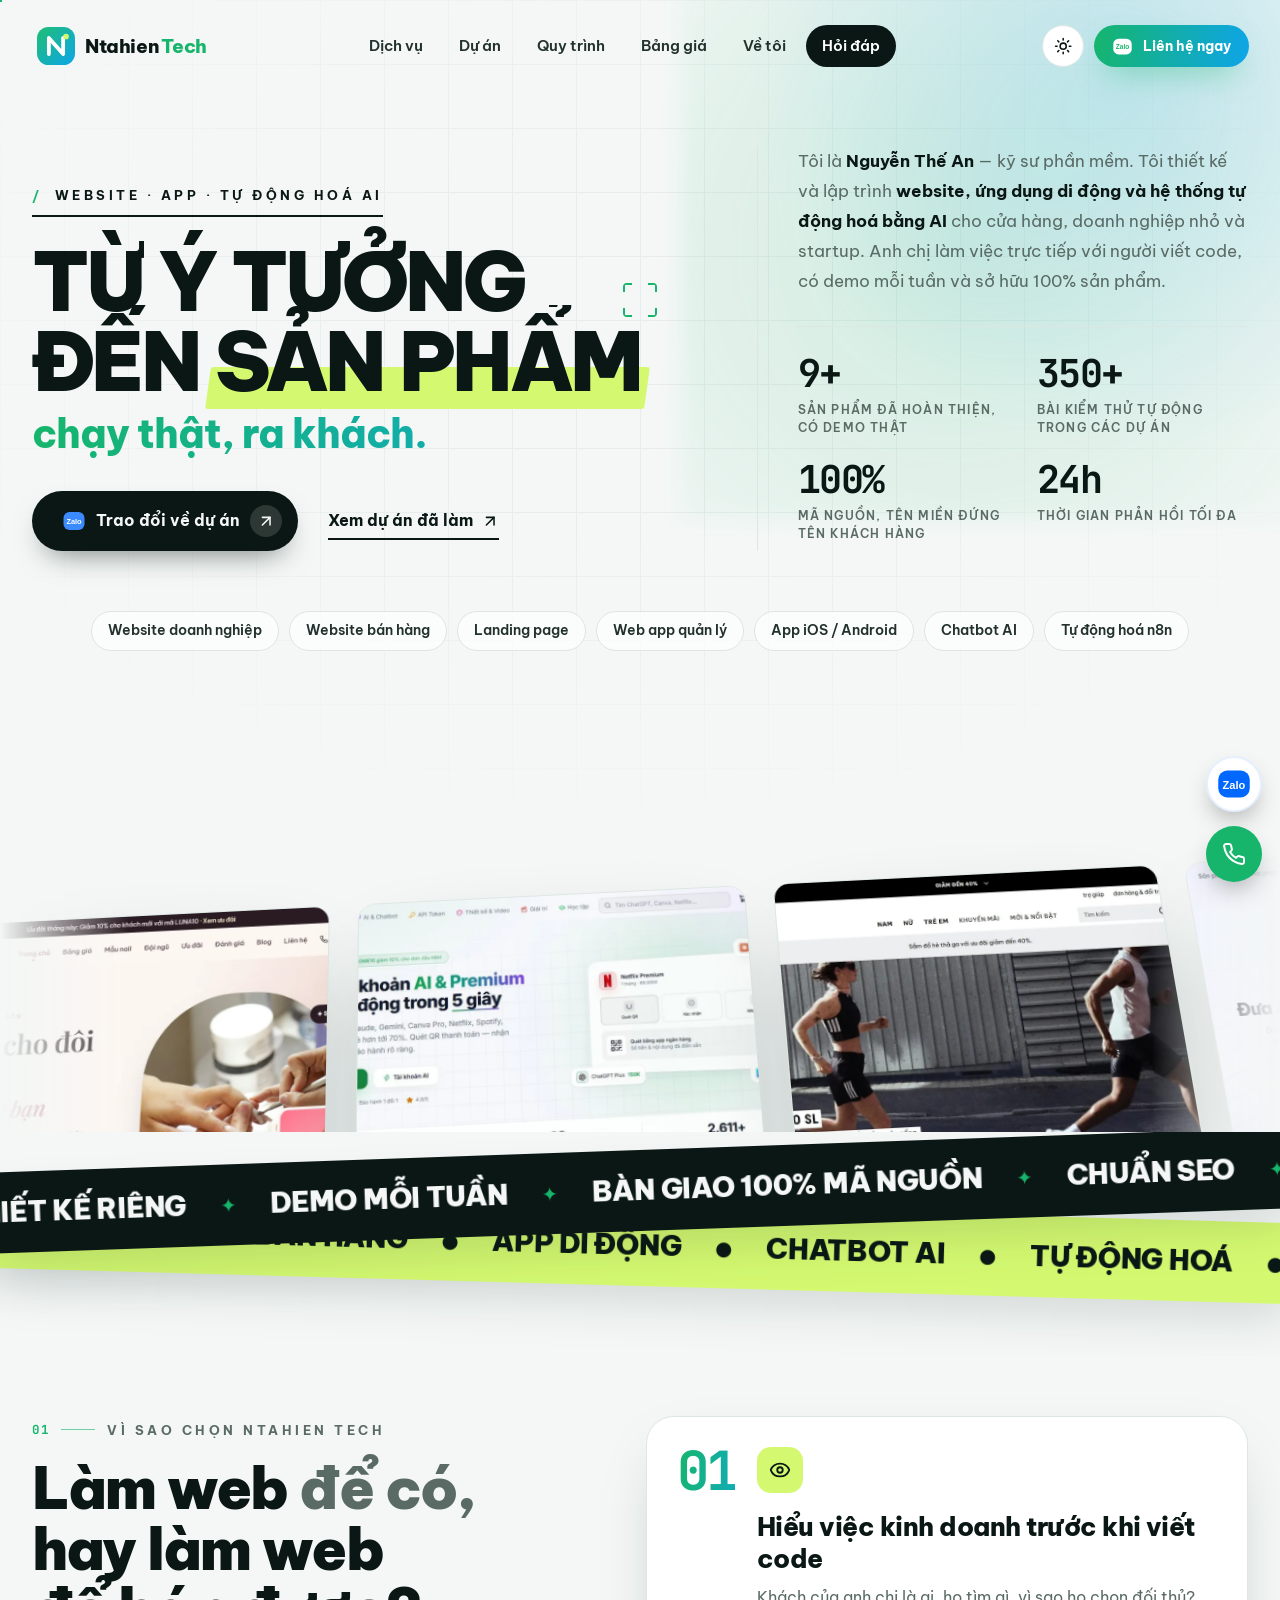
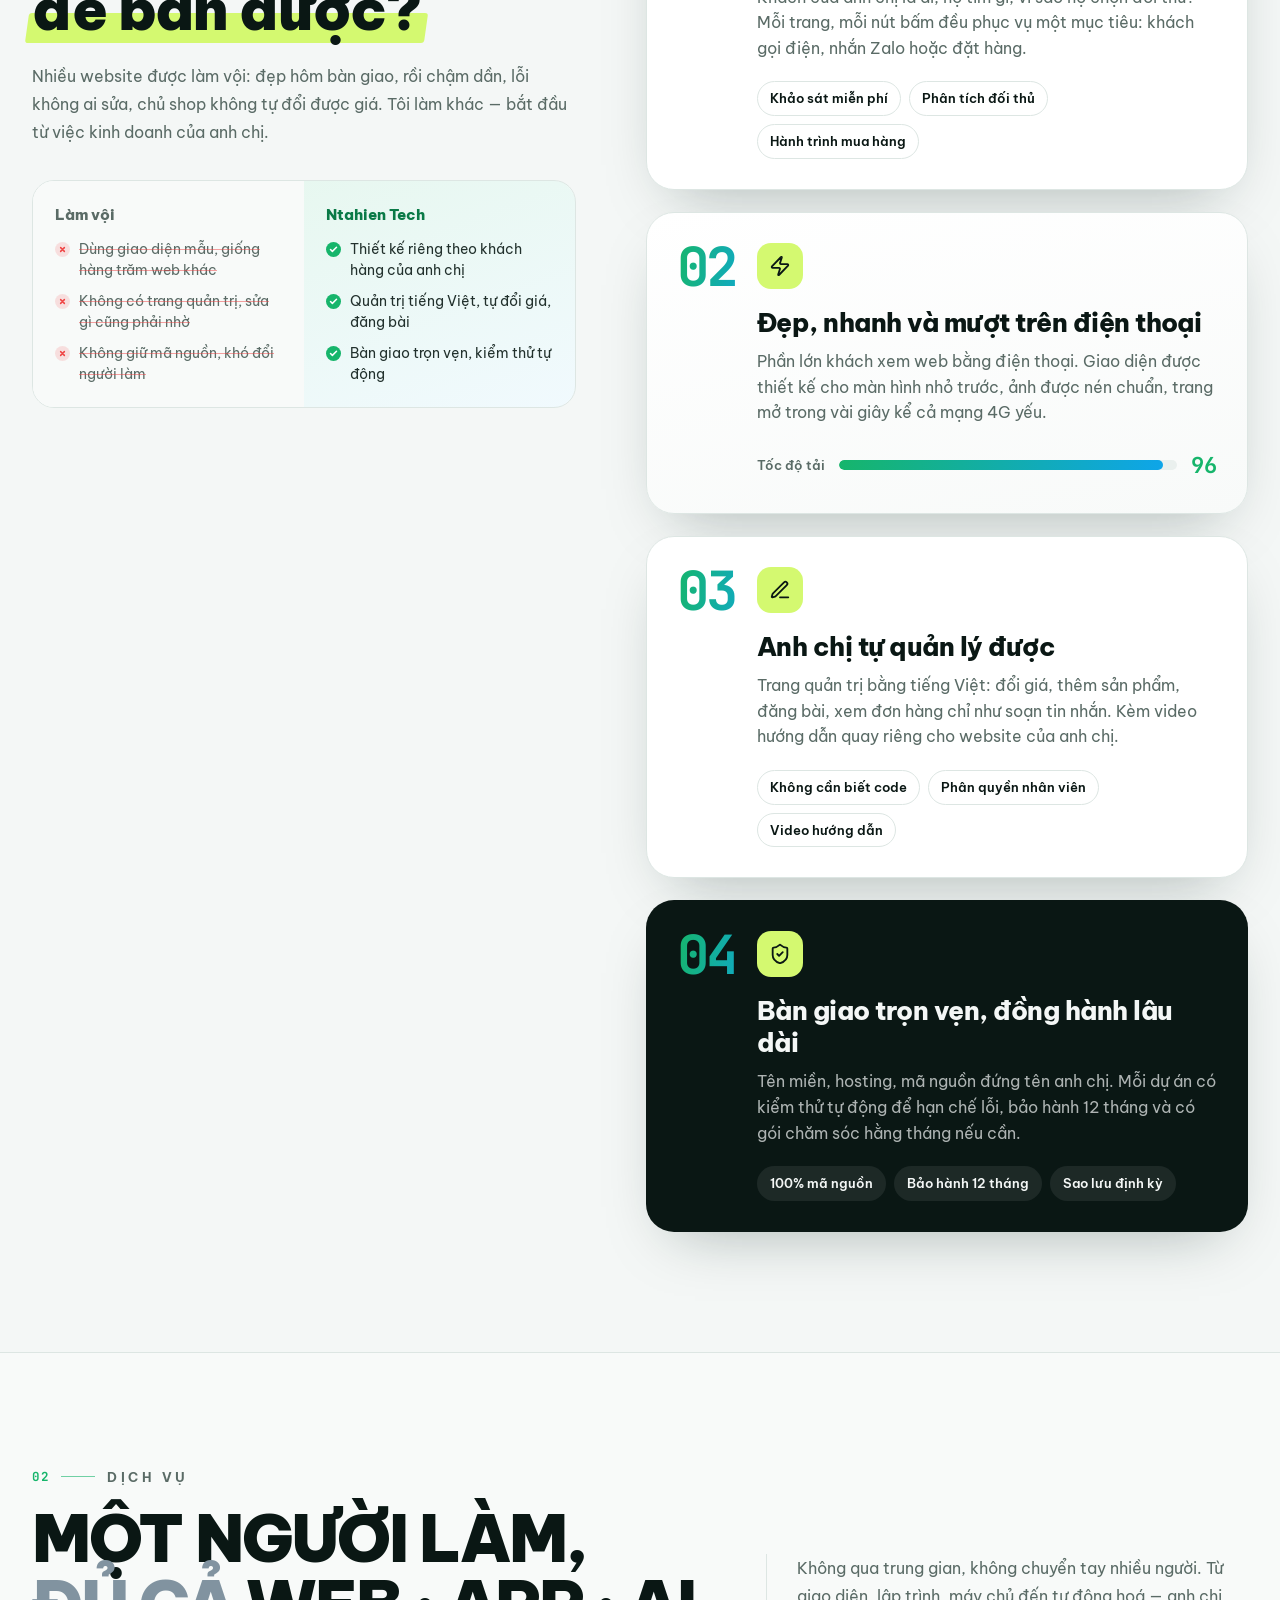
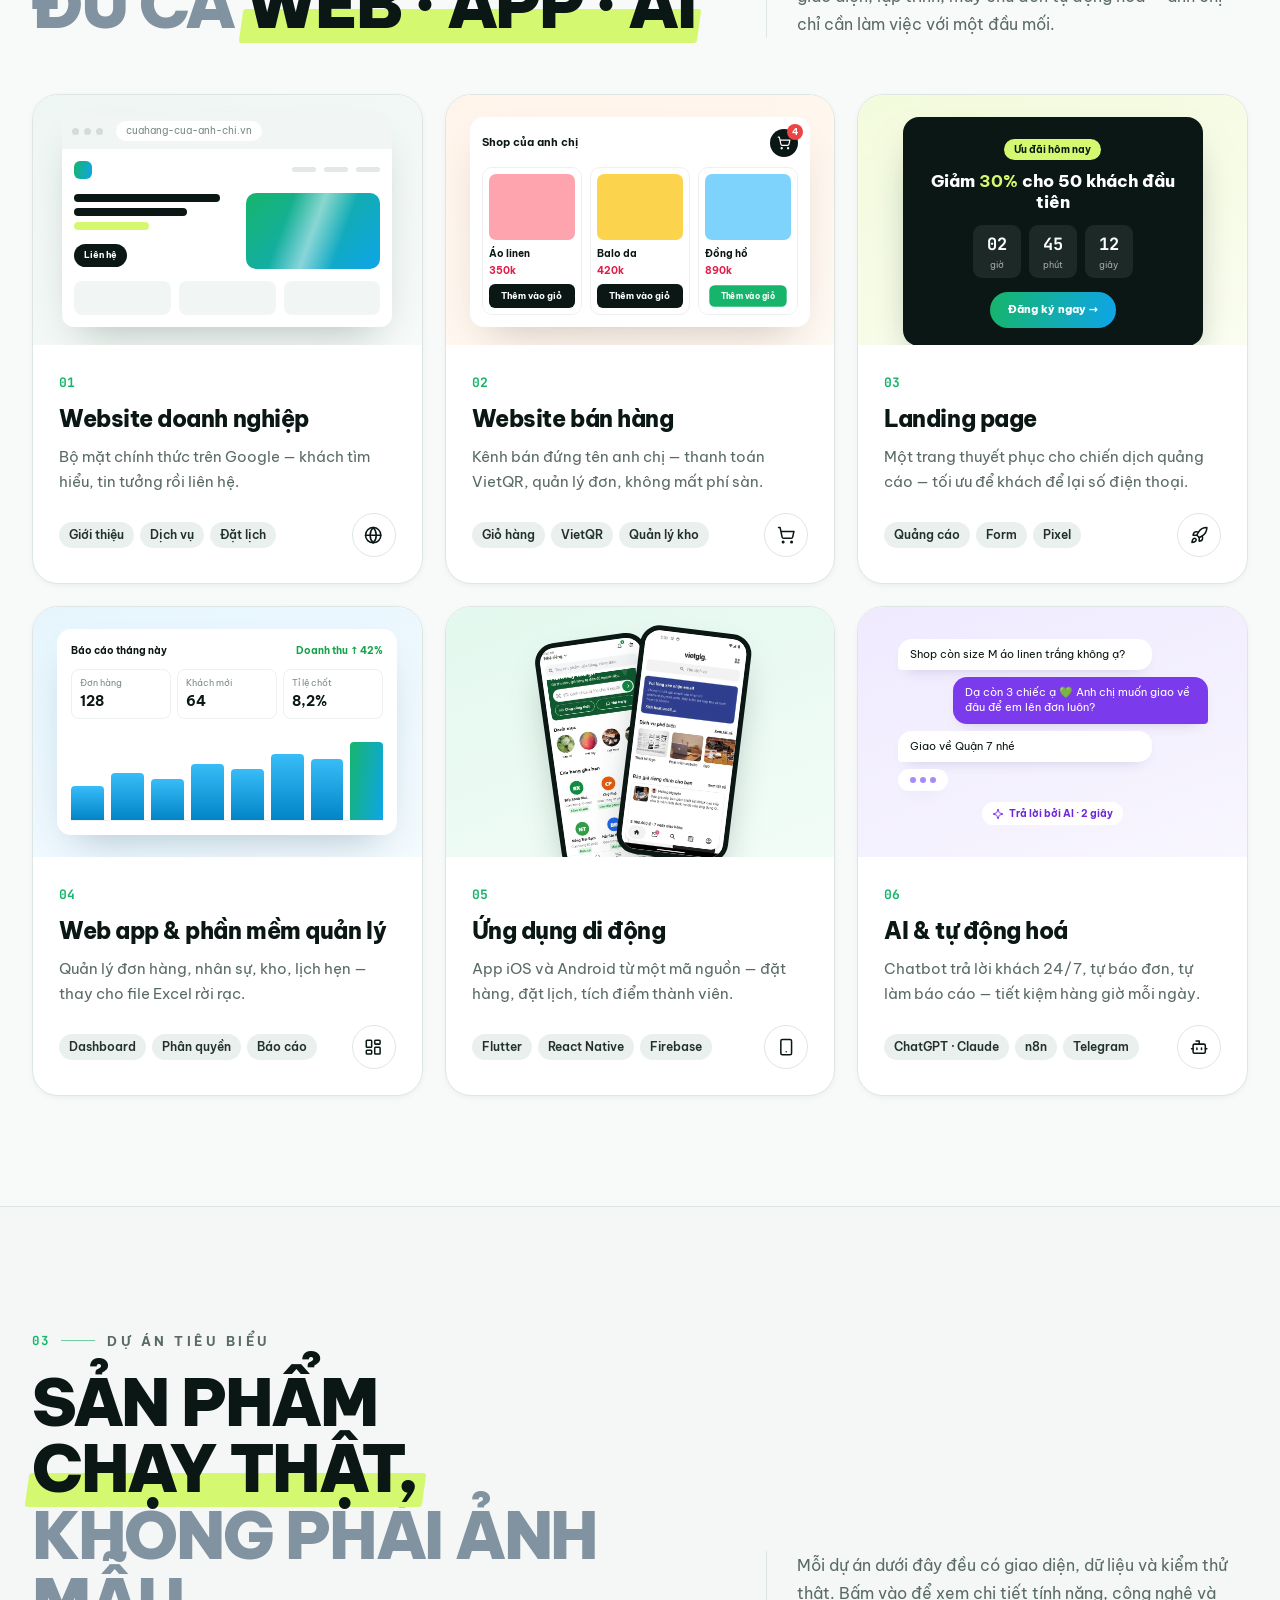
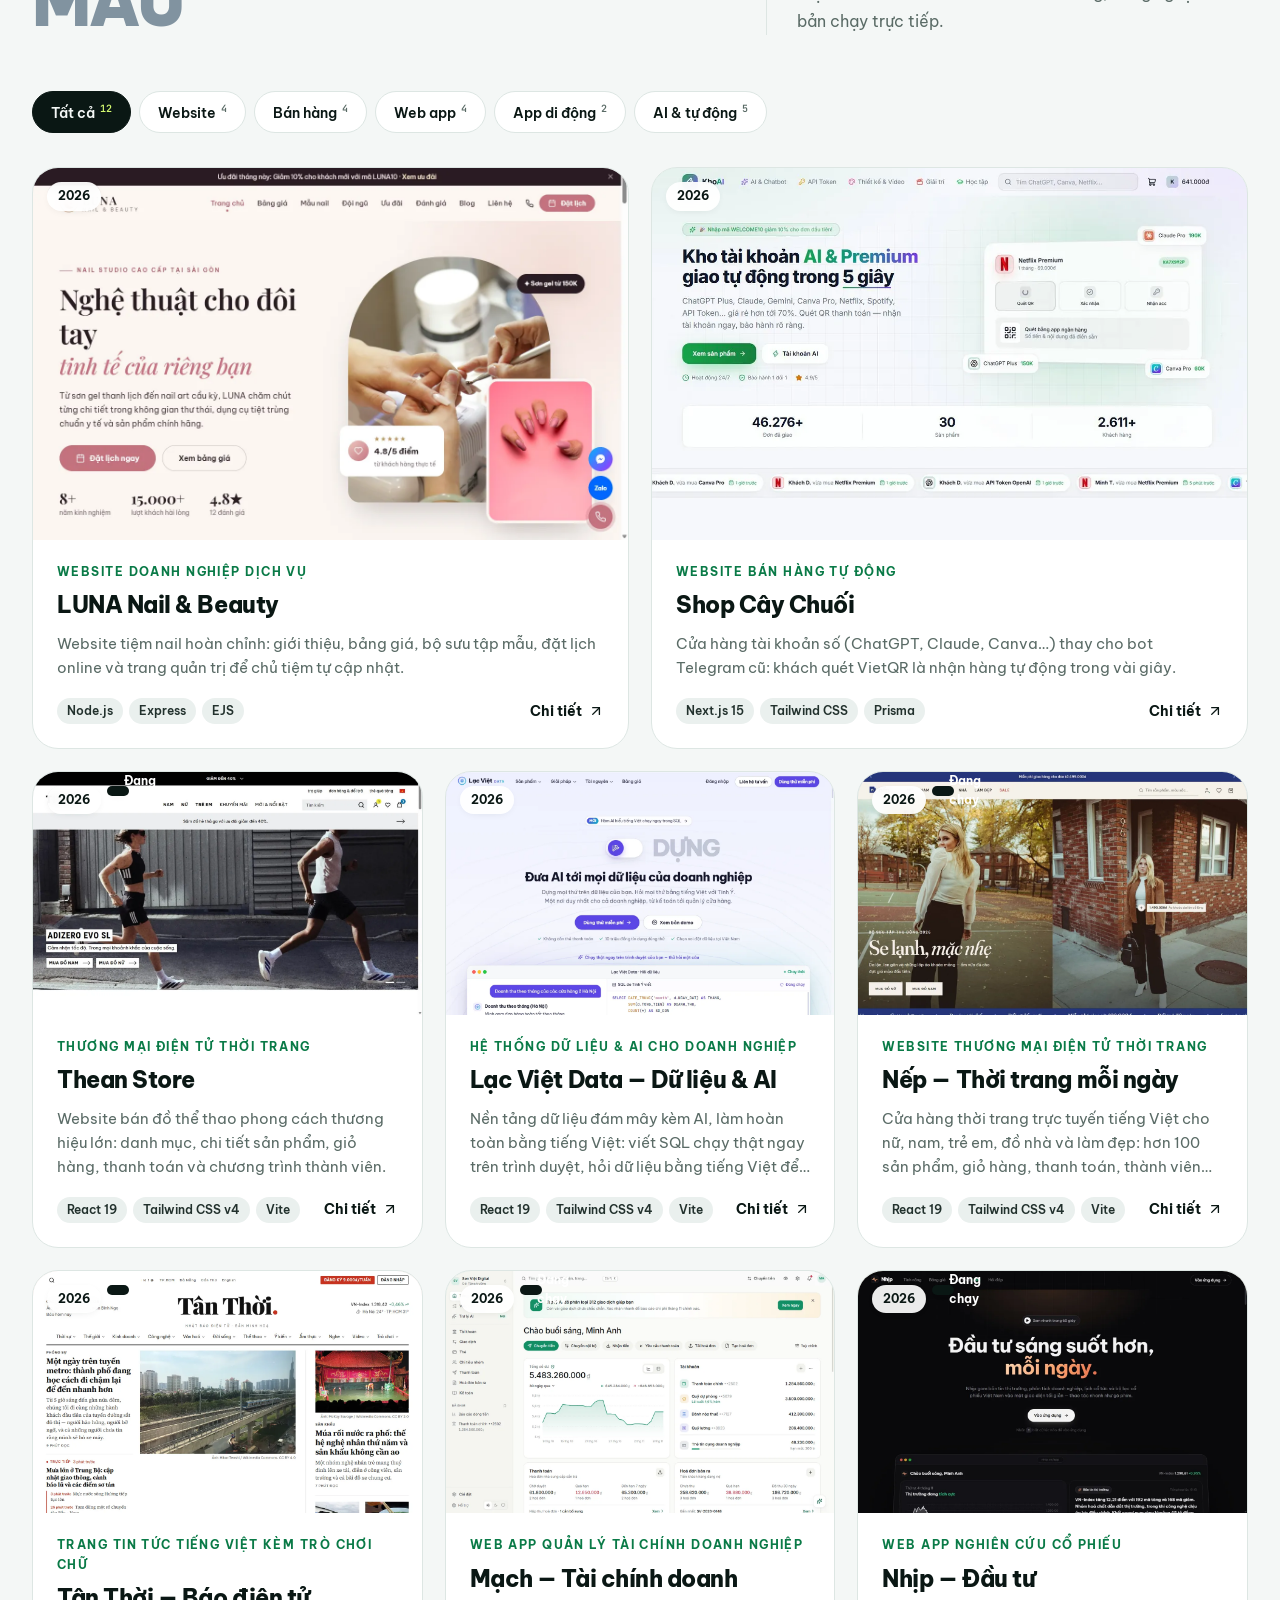
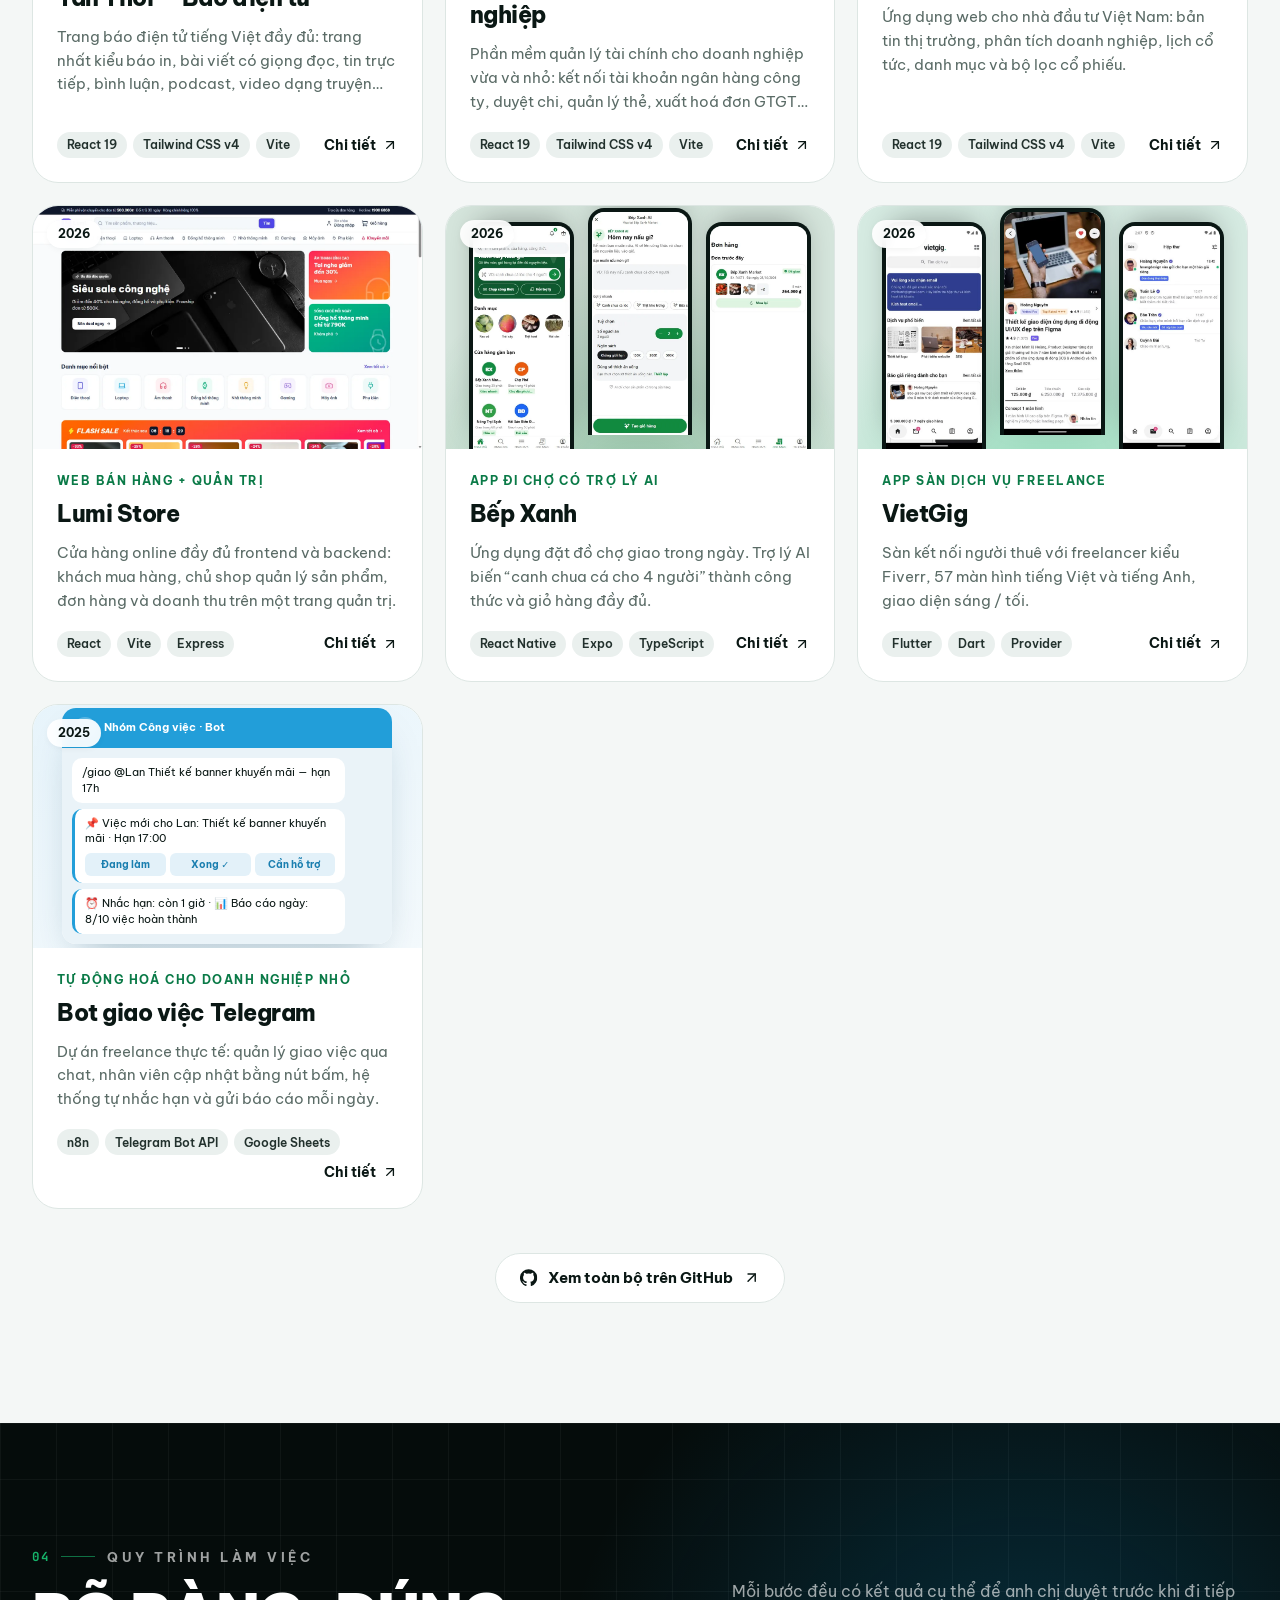
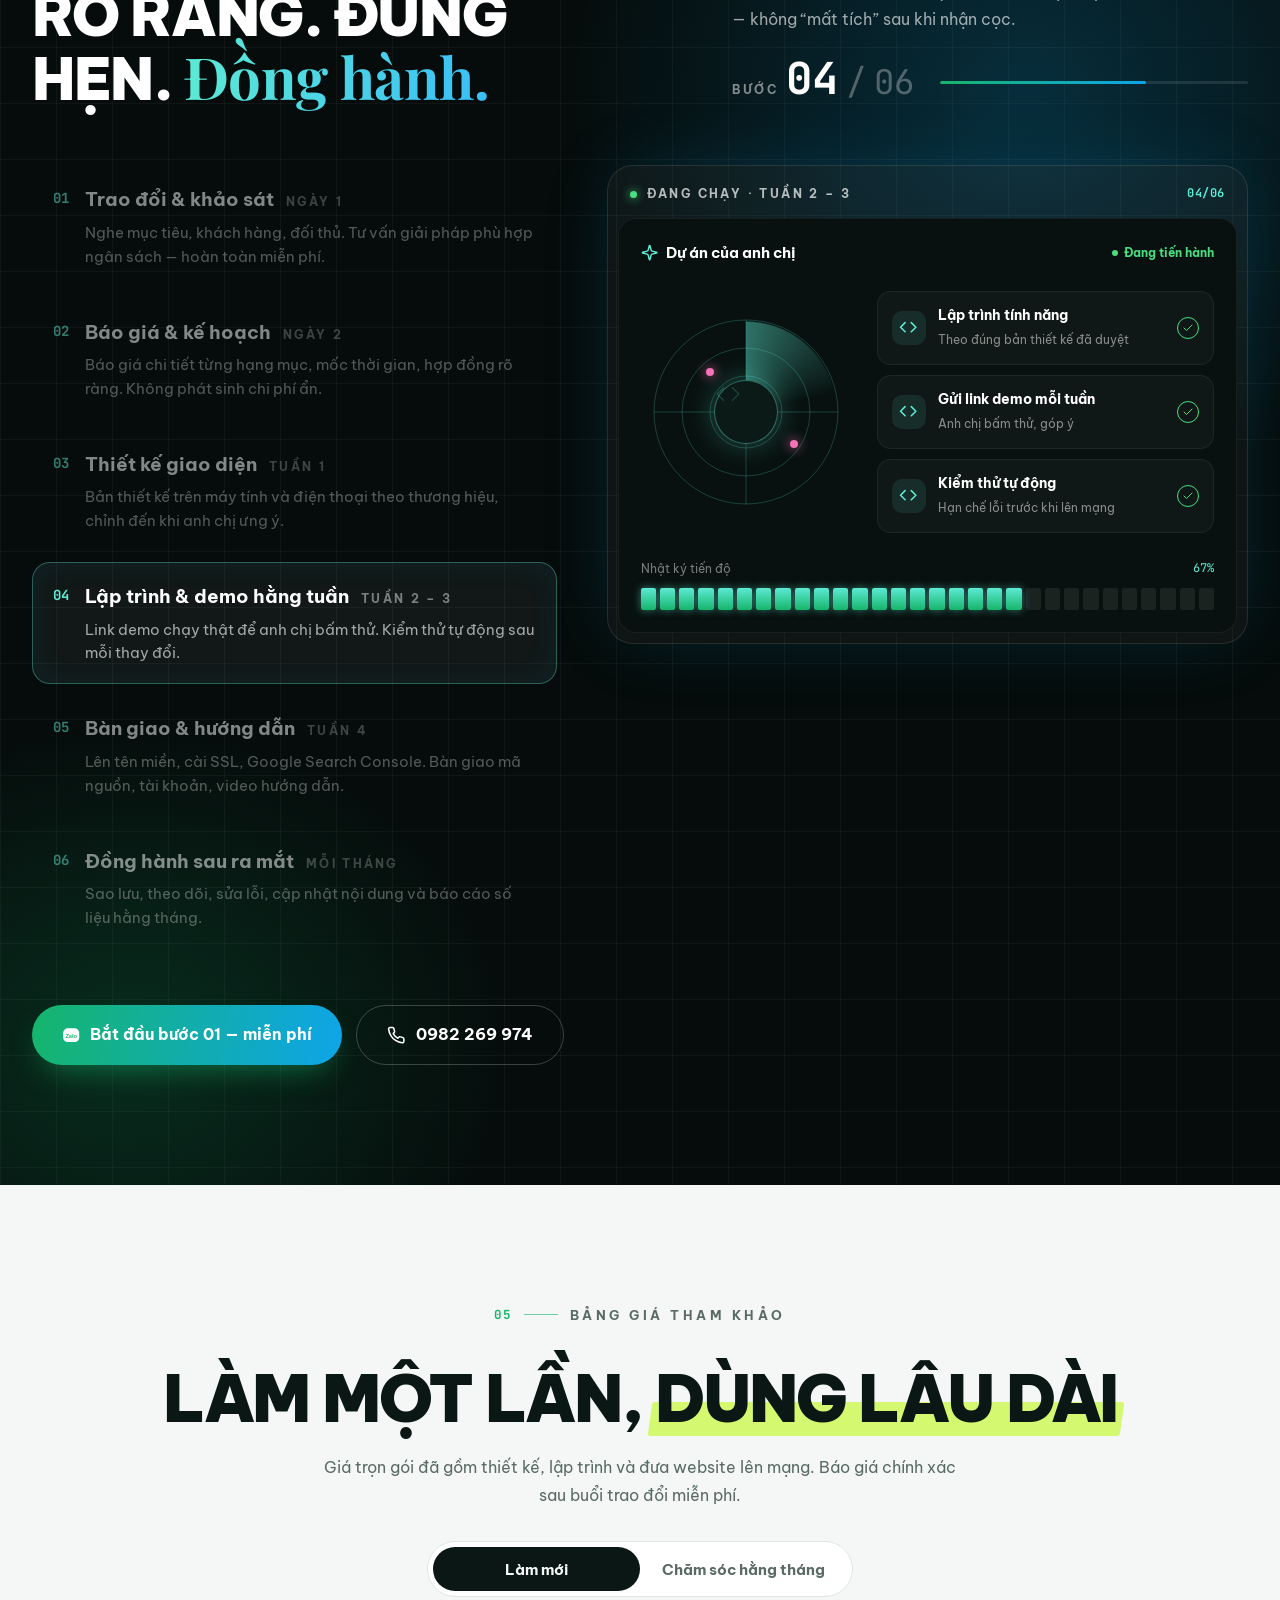
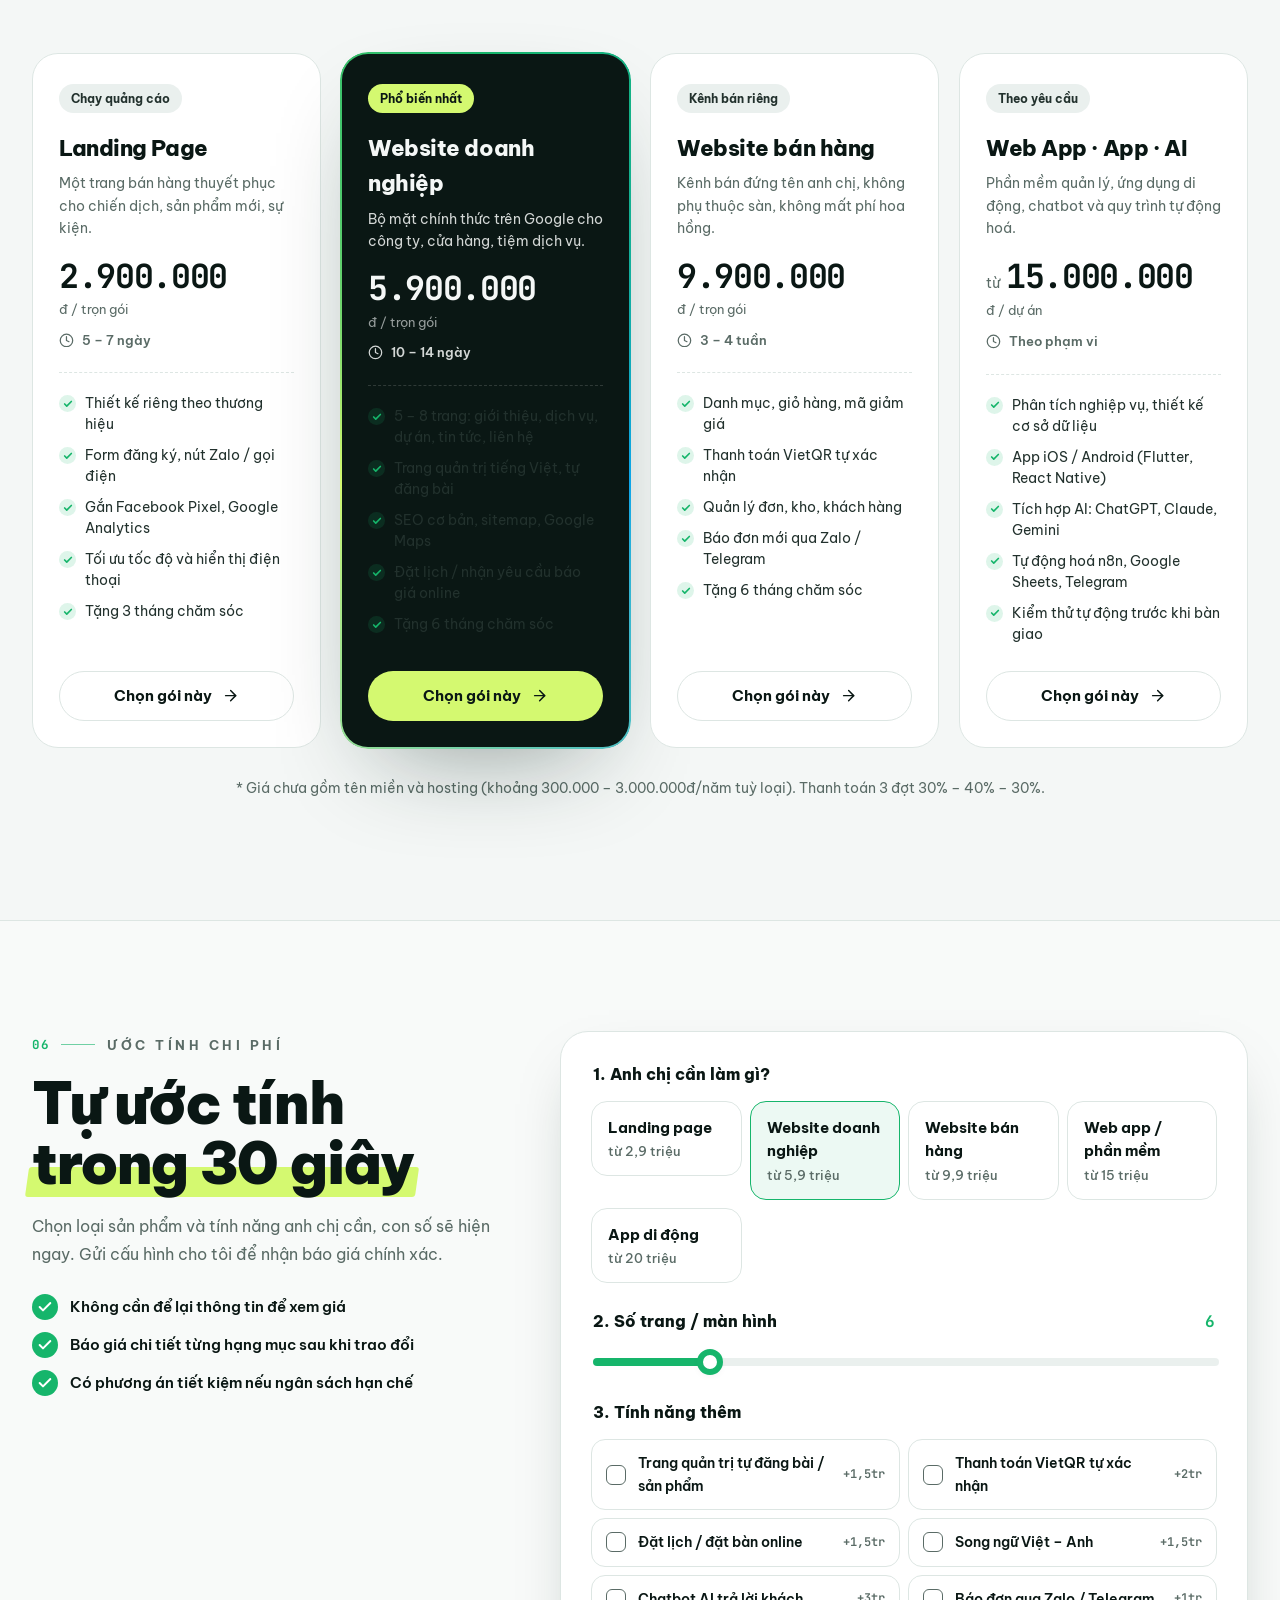
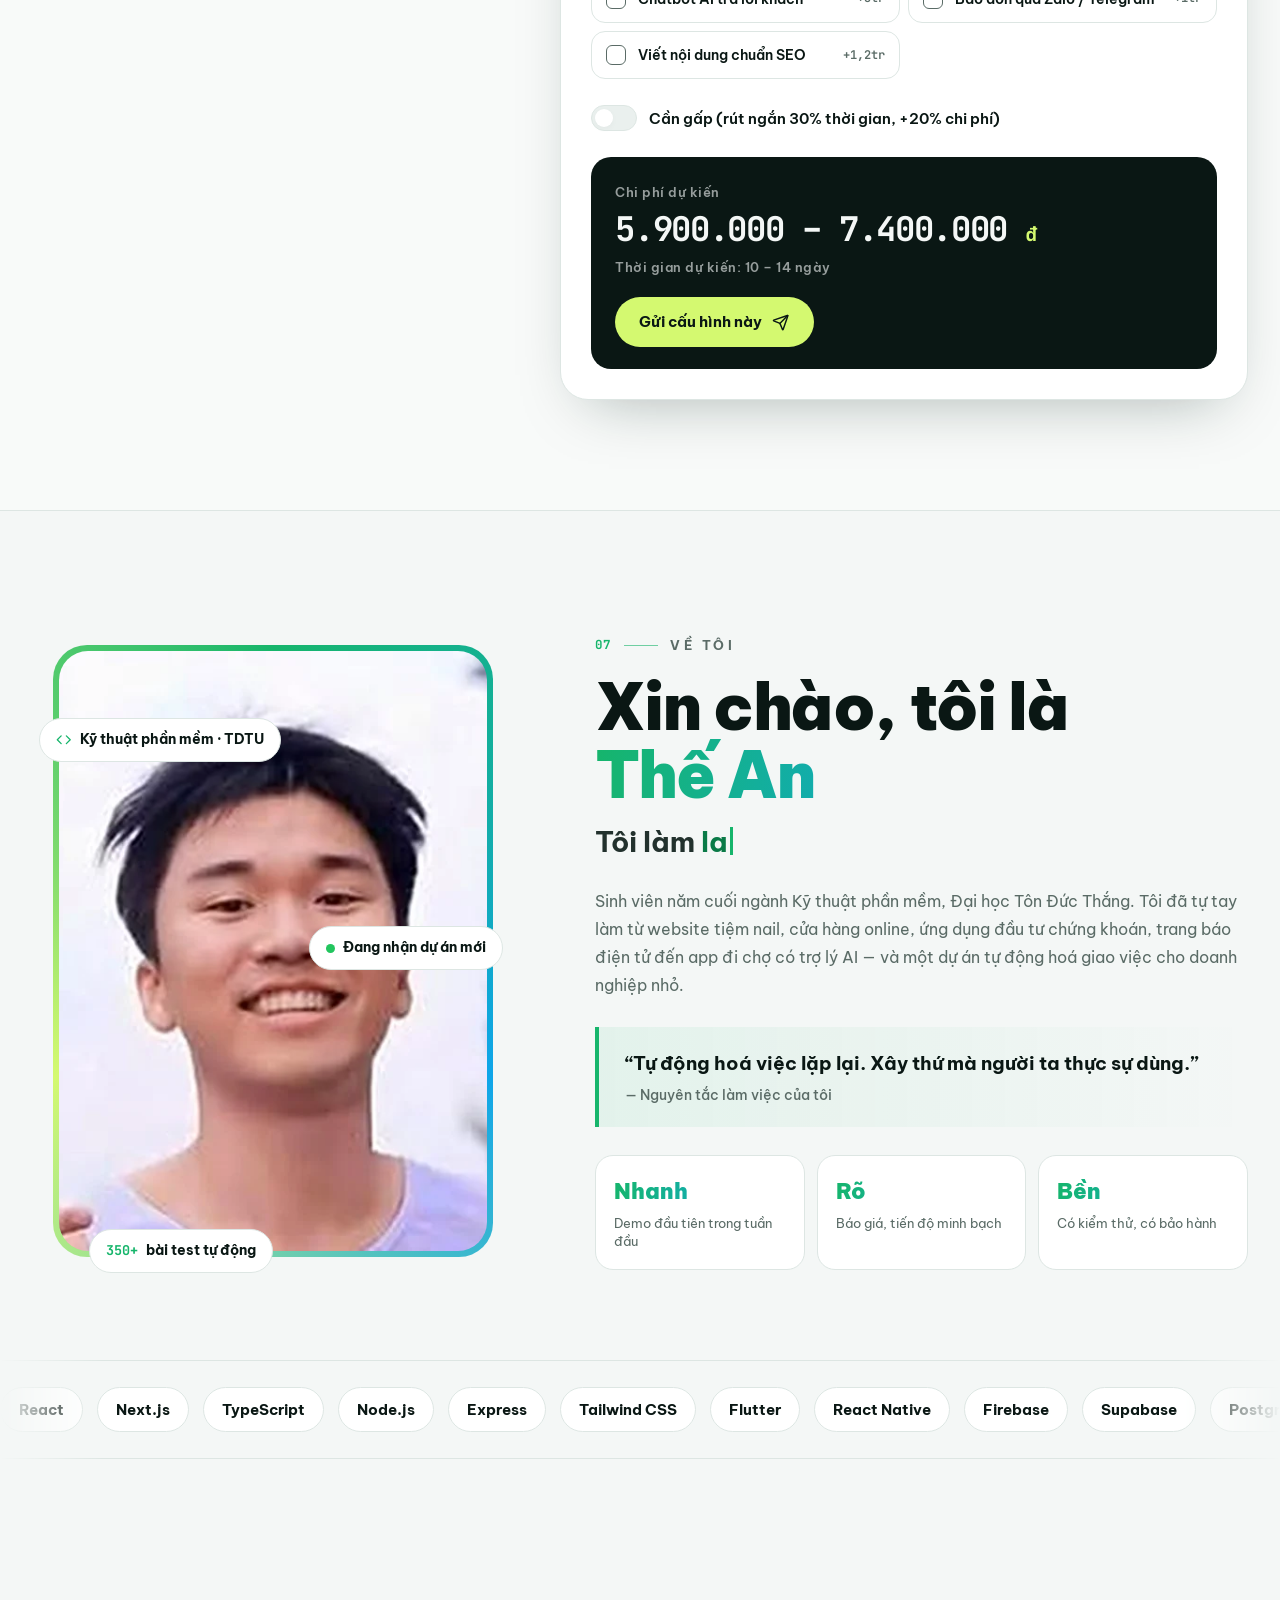
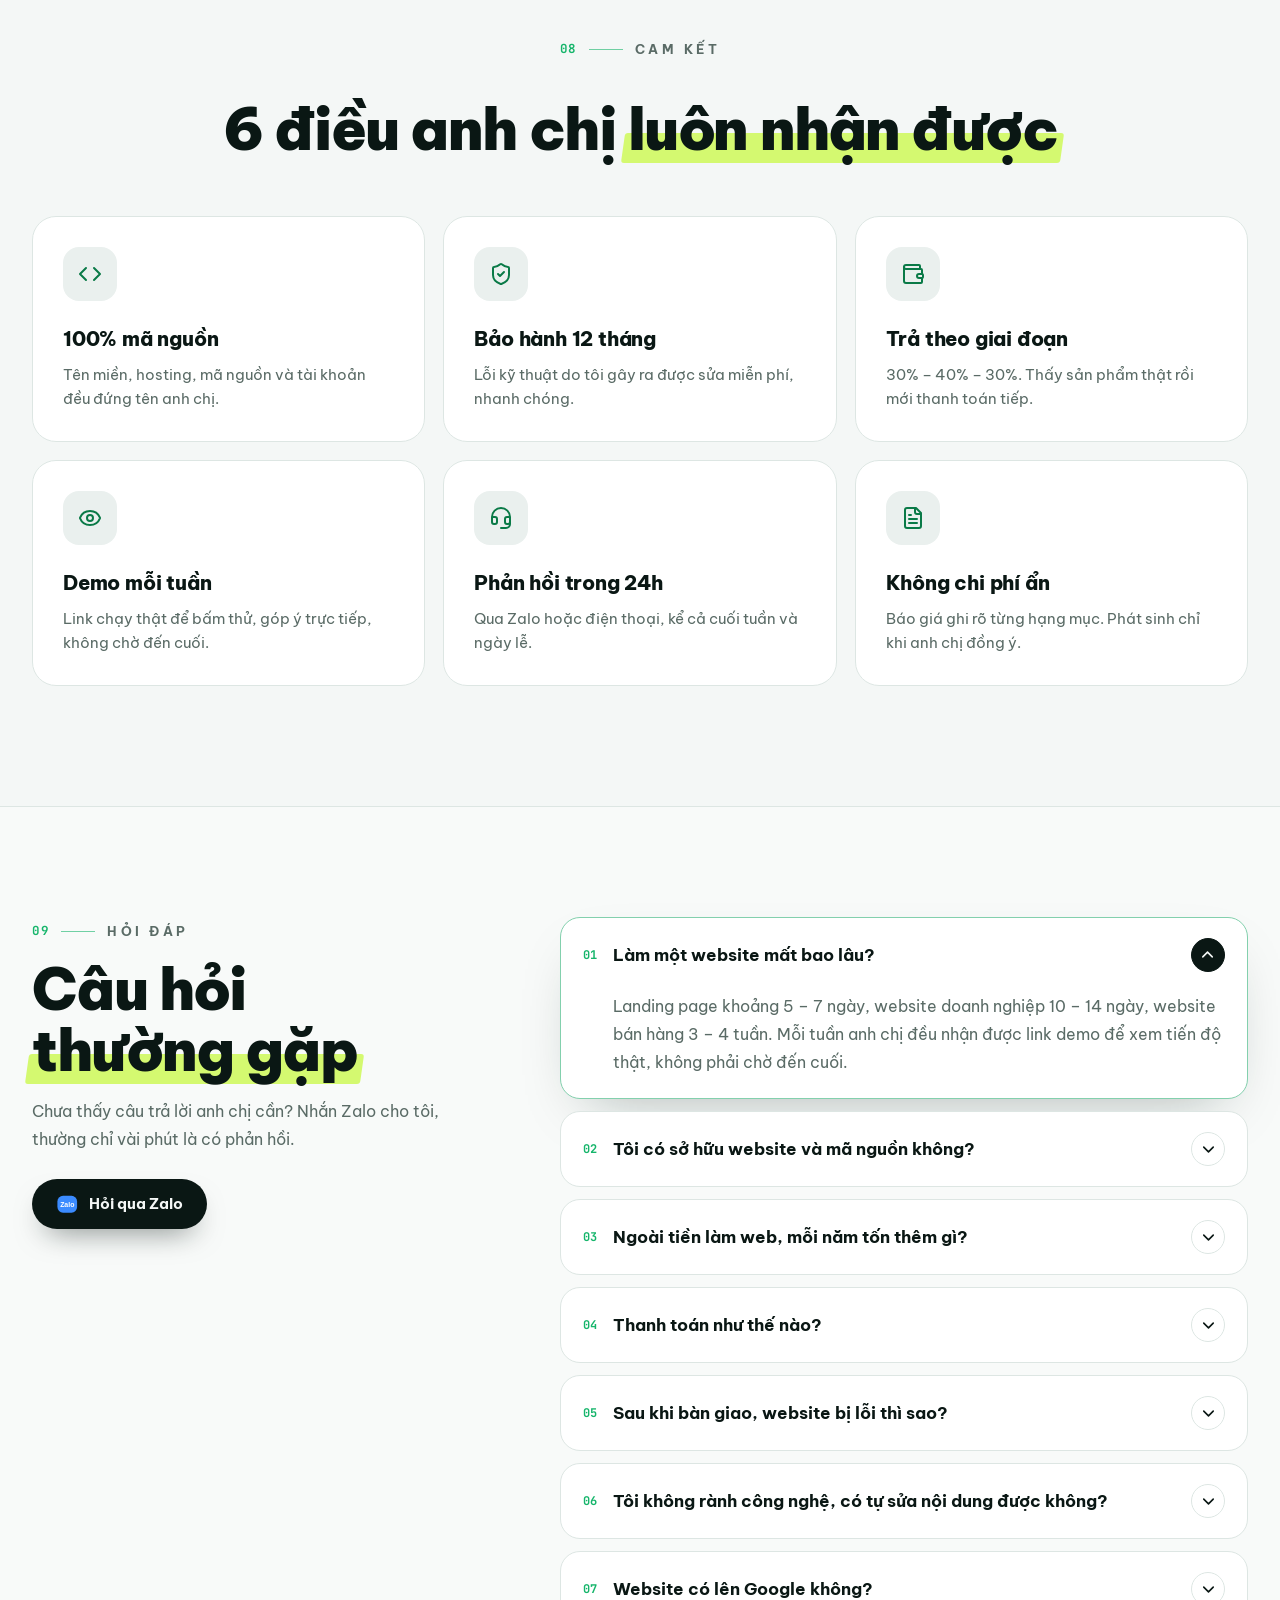
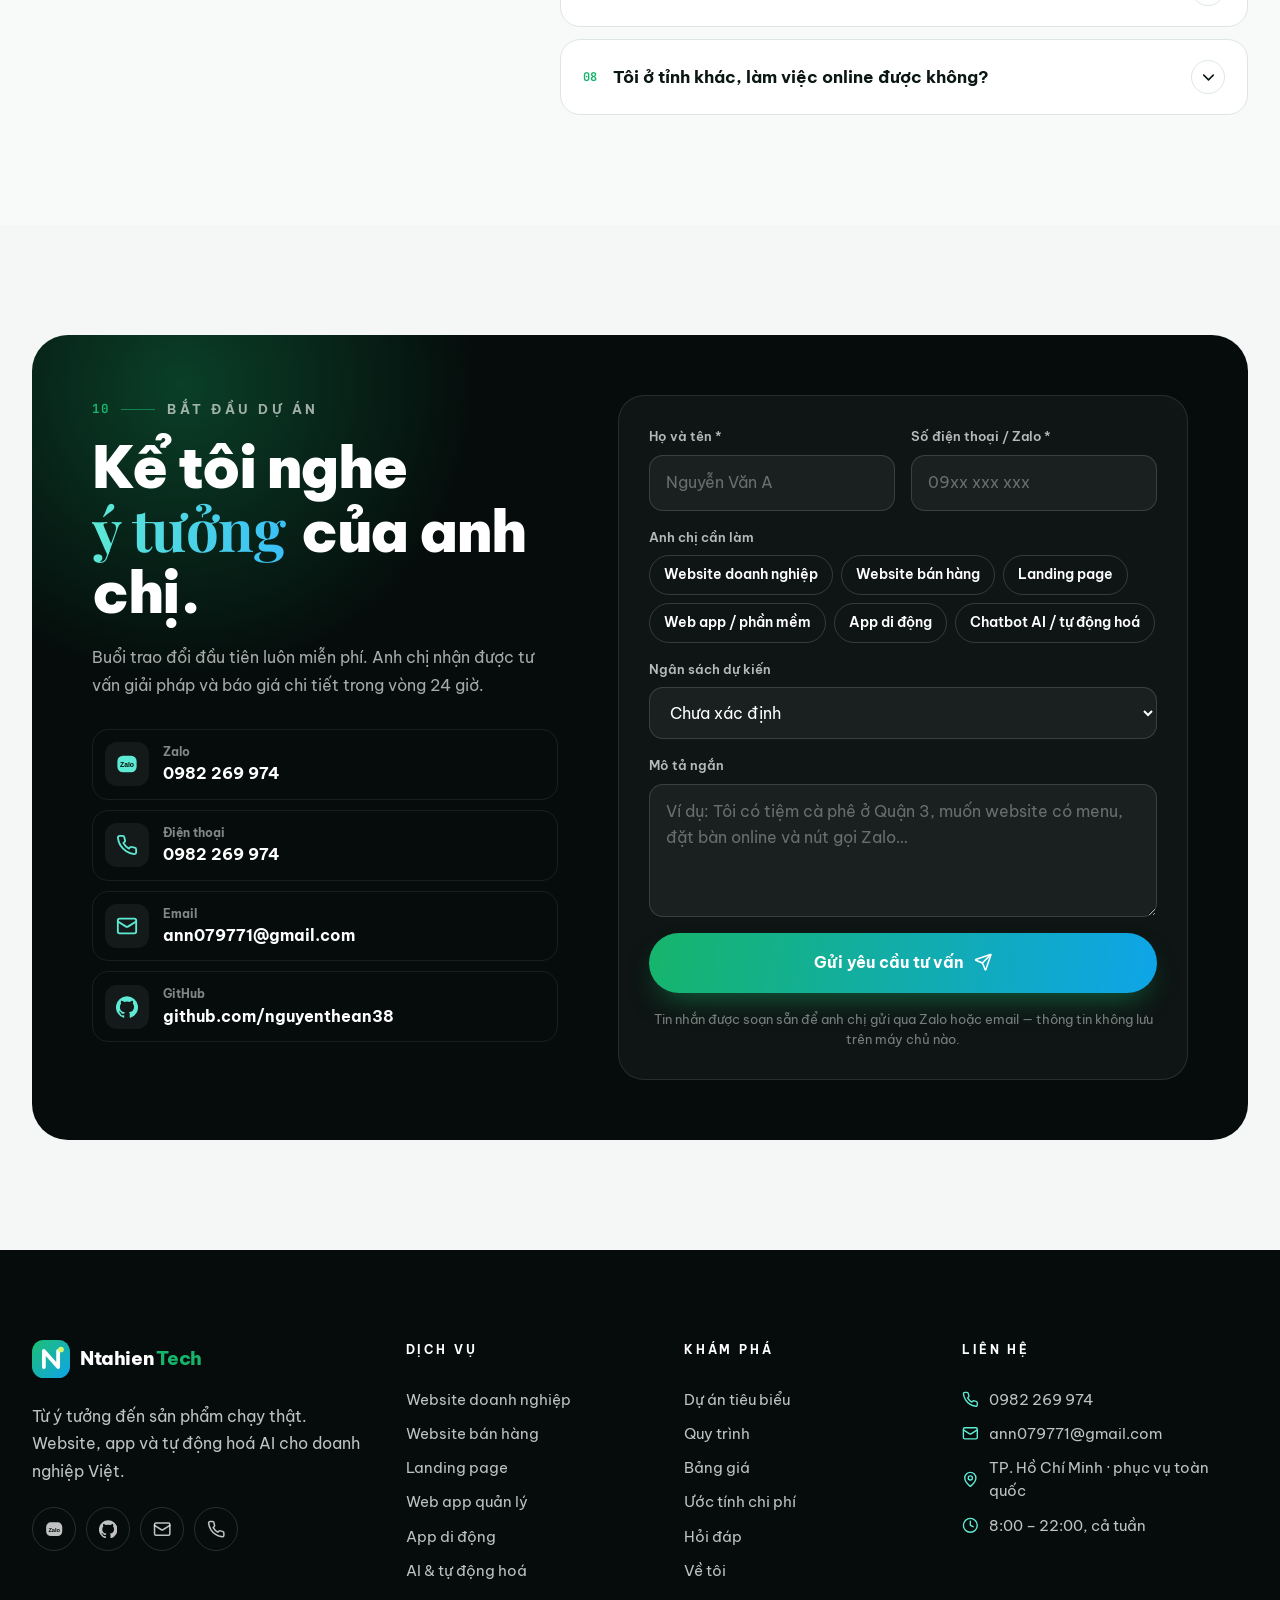
==== index.html @ 1f1a1def "Thêm dự án Lạc Việt Data (hệ thống dữ liệu & AI tiếng Việt), làm mới bộ nhớ đệm data.js" ====
<!doctype html>
<html lang="vi">
<head>
  <meta charset="utf-8" />
  <meta name="viewport" content="width=device-width, initial-scale=1" />
  <title>Ntahien Tech — Thiết kế website, app & tự động hoá AI</title>
  <meta name="description" content="Ntahien Tech — Nguyễn Thế An thiết kế website doanh nghiệp, website bán hàng, landing page, ứng dụng di động và tự động hoá AI. Bàn giao 100% mã nguồn, demo mỗi tuần, bảo hành 12 tháng." />
  <meta name="theme-color" content="#0a1714" />
  <meta property="og:type" content="website" />
  <meta property="og:title" content="Ntahien Tech — Từ ý tưởng đến sản phẩm chạy thật" />
  <meta property="og:description" content="Website, app và tự động hoá AI cho cửa hàng, doanh nghiệp nhỏ và startup. Bàn giao 100% mã nguồn." />
  <meta property="og:url" content="https://ntahientech.com/" />
  <meta property="og:image" content="https://ntahientech.com/assets/img/og.jpg" />
  <meta property="og:image:width" content="1200" />
  <meta property="og:image:height" content="630" />
  <meta name="twitter:card" content="summary_large_image" />
  <link rel="canonical" href="https://ntahientech.com/" />
  <meta property="og:locale" content="vi_VN" />
  <link rel="icon" href="favicon.svg" type="image/svg+xml" />
  <link rel="preconnect" href="https://fonts.googleapis.com" />
  <link rel="preconnect" href="https://fonts.gstatic.com" crossorigin />
  <link href="https://fonts.googleapis.com/css2?family=Be+Vietnam+Pro:wght@300;400;500;600;700;800;900&family=JetBrains+Mono:wght@500;700&family=Playfair+Display:ital,wght@1,600;1,700&display=swap" rel="stylesheet" />
  <link rel="stylesheet" href="assets/css/style.css?v=6" />
  <script>
    /* Áp dụng giao diện sáng/tối trước khi vẽ trang để không bị nháy */
    (function () { try { var t = localStorage.getItem('theme'); if (t) document.documentElement.setAttribute('data-theme', t); } catch (e) {} })();
  </script>
  <script type="application/ld+json">
  {
    "@context": "https://schema.org",
    "@type": "ProfessionalService",
    "name": "Ntahien Tech",
    "url": "https://ntahientech.com/",
    "image": "https://ntahientech.com/assets/img/og.jpg",
    "description": "Thiết kế website, ứng dụng di động và tự động hoá AI",
    "founder": { "@type": "Person", "name": "Nguyễn Thế An", "sameAs": "https://github.com/nguyenthean38" },
    "telephone": "+84982269974",
    "email": "ann079771@gmail.com",
    "areaServed": "VN",
    "address": { "@type": "PostalAddress", "addressLocality": "Hồ Chí Minh", "addressCountry": "VN" }
  }
  </script>
</head>
<body>
  <!-- Bộ biểu tượng dùng chung -->
  <svg width="0" height="0" style="position:absolute" aria-hidden="true">
    <defs>
      <symbol id="i-arrow-ur" viewBox="0 0 24 24"><path d="M7 17 17 7"/><path d="M7 7h10v10"/></symbol>
      <symbol id="i-arrow-r" viewBox="0 0 24 24"><path d="M5 12h14"/><path d="m12 5 7 7-7 7"/></symbol>
      <symbol id="i-arrow-up" viewBox="0 0 24 24"><path d="m5 12 7-7 7 7"/><path d="M12 19V5"/></symbol>
      <symbol id="i-phone" viewBox="0 0 24 24"><path d="M22 16.92v3a2 2 0 0 1-2.18 2 19.79 19.79 0 0 1-8.63-3.07 19.5 19.5 0 0 1-6-6 19.79 19.79 0 0 1-3.07-8.67A2 2 0 0 1 4.11 2h3a2 2 0 0 1 2 1.72c.13.96.36 1.9.7 2.81a2 2 0 0 1-.45 2.11L8.09 9.91a16 16 0 0 0 6 6l1.27-1.27a2 2 0 0 1 2.11-.45c.91.34 1.85.57 2.81.7A2 2 0 0 1 22 16.92z"/></symbol>
      <symbol id="i-mail" viewBox="0 0 24 24"><rect width="20" height="16" x="2" y="4" rx="2"/><path d="m22 7-8.97 5.7a1.94 1.94 0 0 1-2.06 0L2 7"/></symbol>
      <symbol id="i-check" viewBox="0 0 24 24"><path d="M20 6 9 17l-5-5"/></symbol>
      <symbol id="i-x" viewBox="0 0 24 24"><path d="M18 6 6 18"/><path d="m6 6 12 12"/></symbol>
      <symbol id="i-sun" viewBox="0 0 24 24"><circle cx="12" cy="12" r="4"/><path d="M12 2v2M12 20v2M4.93 4.93l1.41 1.41M17.66 17.66l1.41 1.41M2 12h2M20 12h2M6.34 17.66l-1.41 1.41M19.07 4.93l-1.41 1.41"/></symbol>
      <symbol id="i-moon" viewBox="0 0 24 24"><path d="M12 3a6 6 0 0 0 9 9 9 9 0 1 1-9-9Z"/></symbol>
      <symbol id="i-globe" viewBox="0 0 24 24"><circle cx="12" cy="12" r="10"/><path d="M12 2a14.5 14.5 0 0 0 0 20 14.5 14.5 0 0 0 0-20"/><path d="M2 12h20"/></symbol>
      <symbol id="i-cart" viewBox="0 0 24 24"><circle cx="8" cy="21" r="1"/><circle cx="19" cy="21" r="1"/><path d="M2.05 2.05h2l2.66 12.42a2 2 0 0 0 2 1.58h9.78a2 2 0 0 0 1.95-1.57l1.65-7.43H5.12"/></symbol>
      <symbol id="i-rocket" viewBox="0 0 24 24"><path d="M4.5 16.5c-1.5 1.26-2 5-2 5s3.74-.5 5-2c.71-.84.7-2.13-.09-2.91a2.18 2.18 0 0 0-2.91-.09z"/><path d="m12 15-3-3a22 22 0 0 1 2-3.95A12.88 12.88 0 0 1 22 2c0 2.72-.78 7.5-6 11a22.35 22.35 0 0 1-4 2z"/><path d="M9 12H4s.55-3.03 2-4c1.62-1.08 5 0 5 0"/><path d="M12 15v5s3.03-.55 4-2c1.08-1.62 0-5 0-5"/></symbol>
      <symbol id="i-dashboard" viewBox="0 0 24 24"><rect width="7" height="9" x="3" y="3" rx="1"/><rect width="7" height="5" x="14" y="3" rx="1"/><rect width="7" height="9" x="14" y="12" rx="1"/><rect width="7" height="5" x="3" y="16" rx="1"/></symbol>
      <symbol id="i-phone-dev" viewBox="0 0 24 24"><rect width="14" height="20" x="5" y="2" rx="2"/><path d="M12 18h.01"/></symbol>
      <symbol id="i-bot" viewBox="0 0 24 24"><path d="M12 8V4H8"/><rect width="16" height="12" x="4" y="8" rx="2"/><path d="M2 14h2M20 14h2M15 13v2M9 13v2"/></symbol>
      <symbol id="i-shield" viewBox="0 0 24 24"><path d="M20 13c0 5-3.5 7.5-7.66 8.95a1 1 0 0 1-.67-.01C7.5 20.5 4 18 4 13V6a1 1 0 0 1 1-1c2 0 4.5-1.2 6.24-2.72a1.17 1.17 0 0 1 1.52 0C14.51 3.81 17 5 19 5a1 1 0 0 1 1 1z"/><path d="m9 12 2 2 4-4"/></symbol>
      <symbol id="i-code" viewBox="0 0 24 24"><path d="m16 18 6-6-6-6"/><path d="m8 6-6 6 6 6"/></symbol>
      <symbol id="i-clock" viewBox="0 0 24 24"><circle cx="12" cy="12" r="10"/><path d="M12 6v6l4 2"/></symbol>
      <symbol id="i-wallet" viewBox="0 0 24 24"><path d="M19 7V4a1 1 0 0 0-1-1H5a2 2 0 0 0 0 4h15a1 1 0 0 1 1 1v4h-3a2 2 0 0 0 0 4h3a1 1 0 0 0 1-1v-2a1 1 0 0 0-1-1"/><path d="M3 5v14a2 2 0 0 0 2 2h15a1 1 0 0 0 1-1v-4"/></symbol>
      <symbol id="i-eye" viewBox="0 0 24 24"><path d="M2.06 12.35a1 1 0 0 1 0-.7 10.75 10.75 0 0 1 19.88 0 1 1 0 0 1 0 .7 10.75 10.75 0 0 1-19.88 0"/><circle cx="12" cy="12" r="3"/></symbol>
      <symbol id="i-headset" viewBox="0 0 24 24"><path d="M3 11h3a2 2 0 0 1 2 2v3a2 2 0 0 1-2 2H5a2 2 0 0 1-2-2v-5Zm0 0a9 9 0 1 1 18 0m0 0v5a2 2 0 0 1-2 2h-1a2 2 0 0 1-2-2v-3a2 2 0 0 1 2-2h3Z"/><path d="M21 16v2a4 4 0 0 1-4 4h-5"/></symbol>
      <symbol id="i-sparkles" viewBox="0 0 24 24"><path d="M9.94 15.5A2 2 0 0 0 8.5 14.06l-6.13-1.58a.5.5 0 0 1 0-.96L8.5 9.94A2 2 0 0 0 9.94 8.5l1.58-6.13a.5.5 0 0 1 .96 0L14.06 8.5A2 2 0 0 0 15.5 9.94l6.13 1.58a.5.5 0 0 1 0 .96L15.5 14.06a2 2 0 0 0-1.44 1.44l-1.58 6.13a.5.5 0 0 1-.96 0z"/></symbol>
      <symbol id="i-pin" viewBox="0 0 24 24"><path d="M20 10c0 4.99-5.54 10.19-7.4 11.8a1 1 0 0 1-1.2 0C9.54 20.19 4 14.99 4 10a8 8 0 0 1 16 0"/><circle cx="12" cy="10" r="3"/></symbol>
      <symbol id="i-copy" viewBox="0 0 24 24"><rect width="14" height="14" x="8" y="8" rx="2"/><path d="M4 16c-1.1 0-2-.9-2-2V4c0-1.1.9-2 2-2h10c1.1 0 2 .9 2 2"/></symbol>
      <symbol id="i-chev" viewBox="0 0 24 24"><path d="m6 9 6 6 6-6"/></symbol>
      <symbol id="i-chev-l" viewBox="0 0 24 24"><path d="m15 18-6-6 6-6"/></symbol>
      <symbol id="i-chev-r" viewBox="0 0 24 24"><path d="m9 18 6-6-6-6"/></symbol>
      <symbol id="i-layers" viewBox="0 0 24 24"><path d="M12.83 2.18a2 2 0 0 0-1.66 0L2.6 6.08a1 1 0 0 0 0 1.83l8.58 3.91a2 2 0 0 0 1.66 0l8.58-3.9a1 1 0 0 0 0-1.83Z"/><path d="m22 17.65-9.17 4.16a2 2 0 0 1-1.66 0L2 17.65"/><path d="m22 12.65-9.17 4.16a2 2 0 0 1-1.66 0L2 12.65"/></symbol>
      <symbol id="i-zap" viewBox="0 0 24 24"><path d="M4 14a1 1 0 0 1-.78-1.63l9.9-10.2a.5.5 0 0 1 .86.46l-1.92 6.02A1 1 0 0 0 13 10h7a1 1 0 0 1 .78 1.63l-9.9 10.2a.5.5 0 0 1-.86-.46l1.92-6.02A1 1 0 0 0 11 14z"/></symbol>
      <symbol id="i-refresh" viewBox="0 0 24 24"><path d="M3 12a9 9 0 0 1 9-9 9.75 9.75 0 0 1 6.74 2.74L21 8"/><path d="M21 3v5h-5"/><path d="M21 12a9 9 0 0 1-9 9 9.75 9.75 0 0 1-6.74-2.74L3 16"/><path d="M8 16H3v5"/></symbol>
      <symbol id="i-trend" viewBox="0 0 24 24"><path d="M22 7 13.5 15.5 8.5 10.5 2 17"/><path d="M16 7h6v6"/></symbol>
      <symbol id="i-send" viewBox="0 0 24 24"><path d="M14.54 21.69a.5.5 0 0 0 .94-.03l6.5-19a.5.5 0 0 0-.64-.63l-19 6.5a.5.5 0 0 0-.02.93l7.93 3.18a2 2 0 0 1 1.11 1.11z"/><path d="m21.85 2.15-10.94 10.94"/></symbol>
      <symbol id="i-msg" viewBox="0 0 24 24"><path d="M7.9 20A9 9 0 1 0 4 16.1L2 22Z"/></symbol>
      <symbol id="i-file" viewBox="0 0 24 24"><path d="M15 2H6a2 2 0 0 0-2 2v16a2 2 0 0 0 2 2h12a2 2 0 0 0 2-2V7Z"/><path d="M14 2v4a2 2 0 0 0 2 2h4"/><path d="M10 9H8M16 13H8M16 17H8"/></symbol>
      <symbol id="i-pen" viewBox="0 0 24 24"><path d="M12 20h9"/><path d="M16.38 3.62a1 1 0 0 1 3 3L7.37 18.64a2 2 0 0 1-.85.5l-2.87.84a.5.5 0 0 1-.62-.62l.84-2.87a2 2 0 0 1 .5-.85z"/></symbol>
      <symbol id="i-calc" viewBox="0 0 24 24"><rect width="16" height="20" x="4" y="2" rx="2"/><path d="M8 6h8M16 14v4M16 10h.01M12 10h.01M8 10h.01M12 14h.01M8 14h.01M12 18h.01M8 18h.01"/></symbol>
      <symbol id="i-github" viewBox="0 0 24 24"><path stroke="none" fill="currentColor" d="M12 .3a12 12 0 0 0-3.8 23.4c.6.1.8-.3.8-.6v-2c-3.3.7-4-1.6-4-1.6-.6-1.4-1.4-1.8-1.4-1.8-1-.7.1-.7.1-.7 1.2 0 1.9 1.2 1.9 1.2 1 1.8 2.8 1.3 3.5 1 0-.8.4-1.3.7-1.6-2.7-.3-5.5-1.3-5.5-6 0-1.2.5-2.3 1.3-3.1-.2-.4-.6-1.6 0-3.2 0 0 1-.3 3.4 1.2a11.5 11.5 0 0 1 6 0c2.3-1.5 3.3-1.2 3.3-1.2.6 1.6.2 2.8 0 3.2.9.8 1.3 1.9 1.3 3.2 0 4.6-2.8 5.6-5.5 5.9.5.4.9 1 .9 2.2v3.3c0 .3.1.7.8.6A12 12 0 0 0 12 .3"/></symbol>
      <symbol id="i-zalo" viewBox="0 0 24 24"><rect x="1.5" y="3" width="21" height="18" rx="6" fill="currentColor" stroke="none"/><text x="12" y="15.2" text-anchor="middle" font-family="Arial, sans-serif" font-size="7.4" font-weight="700" stroke="none" style="fill:var(--zt,#fff)">Zalo</text></symbol>
    </defs>
  </svg>

  <a class="skip" href="#main">Bỏ qua đến nội dung</a>


  <svg width="0" height="0" style="position:absolute" aria-hidden="true">
    <defs>
      <linearGradient id="lg-brand" x1="0" y1="0" x2="1" y2="1"><stop offset="0" stop-color="#1dbf73"/><stop offset="1" stop-color="#0ea5e9"/></linearGradient>
      <symbol id="logo-mark" viewBox="0 0 40 40"><rect width="40" height="40" rx="12" fill="url(#lg-brand)"/><path d="M12.5 28.5v-17l15 17v-17" fill="none" stroke="#fff" stroke-width="4" stroke-linecap="round" stroke-linejoin="round"/><circle cx="30.5" cy="10" r="3" fill="#d4f970"/></symbol>
    </defs>
  </svg>

  <!-- Hiệu ứng con trỏ -->
  <canvas class="fx-field" id="fxField" aria-hidden="true"></canvas>
  <div class="cursor" id="cursor" aria-hidden="true"><span class="cursor__label" id="cursorLabel"></span></div>
  <div class="cursor-dot" id="cursorDot" aria-hidden="true"></div>
  <div class="sparkles" id="sparkles" aria-hidden="true"></div>

  <!-- Thanh điều hướng -->
  <header class="nav" id="nav">
    <div class="nav__wrap">
      <a href="#top" class="brand" aria-label="Ntahien Tech — về đầu trang">
        <svg class="brand__mark" viewBox="0 0 40 40"><use href="#logo-mark"/></svg>
        <span class="brand__name">Ntahien<b>Tech</b></span>
      </a>
      <nav class="nav__links" aria-label="Điều hướng chính">
        <a href="#dich-vu">Dịch vụ</a>
        <a href="#du-an">Dự án</a>
        <a href="#quy-trinh">Quy trình</a>
        <a href="#bang-gia">Bảng giá</a>
        <a href="#gioi-thieu">Về tôi</a>
        <a href="#faq">Hỏi đáp</a>
      </nav>
      <div class="nav__actions">
        <button class="icon-btn" id="themeBtn" type="button" aria-label="Đổi giao diện sáng / tối">
          <svg class="ico ico--sun"><use href="#i-sun"/></svg>
          <svg class="ico ico--moon"><use href="#i-moon"/></svg>
        </button>
        <a class="btn btn--brand btn--sm nav__cta" href="#lien-he" data-magnetic>
          <svg class="ico"><use href="#i-zalo"/></svg><span>Liên hệ ngay</span>
        </a>
        <button class="burger" id="burger" type="button" aria-label="Mở menu" aria-expanded="false" aria-controls="menu">
          <span></span><span></span><span></span>
        </button>
      </div>
    </div>
    <div class="nav__progress"><span id="navProgress"></span></div>
  </header>

  <!-- Menu toàn màn hình -->
  <div class="menu" id="menu" aria-hidden="true">
    <div class="menu__bg"></div>
    <div class="menu__inner">
      <nav class="menu__links" aria-label="Menu">
        <a href="#dich-vu"><i>01</i>Dịch vụ</a>
        <a href="#du-an"><i>02</i>Dự án</a>
        <a href="#quy-trinh"><i>03</i>Quy trình</a>
        <a href="#bang-gia"><i>04</i>Bảng giá</a>
        <a href="#uoc-tinh"><i>05</i>Ước tính chi phí</a>
        <a href="#gioi-thieu"><i>06</i>Về tôi</a>
        <a href="#lien-he"><i>07</i>Liên hệ</a>
      </nav>
      <div class="menu__side">
        <p class="eyebrow">Liên hệ trực tiếp</p>
        <a class="menu__big" href="tel:0982269974">0982 269 974</a>
        <a class="menu__mail" href="mailto:ann079771@gmail.com">ann079771@gmail.com</a>
        <p class="menu__note">Phản hồi trong 24 giờ, kể cả cuối tuần.</p>
      </div>
    </div>
  </div>

  <main id="main">
    <!-- ================= HERO ================= -->
    <section class="hero" id="top">
      <div class="hero__grid-bg" aria-hidden="true"></div>
      <div class="hero__glow" aria-hidden="true"></div>
      <div class="container hero__inner">
        <div class="hero__left">
          <p class="eyebrow eyebrow--line" data-reveal><span class="slash">/</span> Website · App · Tự động hoá AI</p>
          <h1 class="hero__title">
            <span class="line"><span data-split>TỪ Ý TƯỞNG</span></span>
            <span class="line"><span data-split>ĐẾN</span> <mark class="hl"><span data-split>SẢN PHẨM</span></mark></span>
            <span class="line line--script"><span class="grad-text" data-split>chạy thật, ra khách.</span></span>
          </h1>
          <div class="hero__ctas" data-reveal style="--d:.5s">
            <a class="btn btn--dark btn--lg" href="https://zalo.me/0982269974" target="_blank" rel="noopener" data-magnetic>
              <svg class="ico ico--zalo"><use href="#i-zalo"/></svg>
              <span>Trao đổi về dự án</span>
              <span class="btn__arrow"><svg class="ico"><use href="#i-arrow-ur"/></svg></span>
            </a>
            <a class="link-under" href="#du-an">Xem dự án đã làm <svg class="ico"><use href="#i-arrow-ur"/></svg></a>
          </div>
        </div>
        <div class="hero__right">
          <p class="hero__lead" data-reveal style="--d:.35s">
            Tôi là <strong>Nguyễn Thế An</strong> — kỹ sư phần mềm. Tôi thiết kế và lập trình <strong>website, ứng dụng di động và hệ thống tự động hoá bằng AI</strong> cho cửa hàng, doanh nghiệp nhỏ và startup. Anh chị làm việc trực tiếp với người viết code, có demo mỗi tuần và sở hữu 100% sản phẩm.
          </p>
          <div class="hero__stats" data-reveal style="--d:.45s">
            <div class="stat"><b><span data-count="9">0</span>+</b><span>sản phẩm đã hoàn thiện, có demo thật</span></div>
            <div class="stat"><b><span data-count="350">0</span>+</b><span>bài kiểm thử tự động trong các dự án</span></div>
            <div class="stat"><b><span data-count="100">0</span>%</b><span>mã nguồn, tên miền đứng tên khách hàng</span></div>
            <div class="stat"><b><span data-count="24">0</span>h</b><span>thời gian phản hồi tối đa</span></div>
          </div>
        </div>
      </div>
      <div class="hero__tags" data-reveal style="--d:.6s">
        <span>Website doanh nghiệp</span><span>Website bán hàng</span><span>Landing page</span><span>Web app quản lý</span><span>App iOS / Android</span><span>Chatbot AI</span><span>Tự động hoá n8n</span>
      </div>
      <div class="showcase" aria-label="Một số giao diện đã thực hiện">
        <div class="showcase__track" id="showcaseTrack"></div>
      </div>
    </section>

    <!-- ================= MARQUEE ================= -->
    <section class="ticker" aria-hidden="true">
      <div class="ticker__row">
        <div class="ticker__move">
          <span>Thiết kế riêng</span><i>✦</i><span>Demo mỗi tuần</span><i>✦</i><span>Bàn giao 100% mã nguồn</span><i>✦</i><span>Chuẩn SEO</span><i>✦</i><span>Nhanh trên điện thoại</span><i>✦</i><span>Bảo hành 12 tháng</span><i>✦</i>
          <span>Thiết kế riêng</span><i>✦</i><span>Demo mỗi tuần</span><i>✦</i><span>Bàn giao 100% mã nguồn</span><i>✦</i><span>Chuẩn SEO</span><i>✦</i><span>Nhanh trên điện thoại</span><i>✦</i><span>Bảo hành 12 tháng</span><i>✦</i>
        </div>
      </div>
      <div class="ticker__row ticker__row--alt">
        <div class="ticker__move ticker__move--rev">
          <span>Website</span><i>●</i><span>Web bán hàng</span><i>●</i><span>App di động</span><i>●</i><span>Chatbot AI</span><i>●</i><span>Tự động hoá</span><i>●</i><span>Trang quản trị tiếng Việt</span><i>●</i>
          <span>Website</span><i>●</i><span>Web bán hàng</span><i>●</i><span>App di động</span><i>●</i><span>Chatbot AI</span><i>●</i><span>Tự động hoá</span><i>●</i><span>Trang quản trị tiếng Việt</span><i>●</i>
        </div>
      </div>
    </section>

    <!-- ================= VÌ SAO ================= -->
    <section class="why" id="vi-sao">
      <div class="container why__inner">
        <div class="why__sticky">
          <p class="eyebrow"><span class="num">01</span> Vì sao chọn Ntahien Tech</p>
          <h2 class="h2" data-reveal>Làm web <em>để có,</em><br />hay làm web <mark class="hl">để bán được?</mark></h2>
          <p class="lead" data-reveal>Nhiều website được làm vội: đẹp hôm bàn giao, rồi chậm dần, lỗi không ai sửa, chủ shop không tự đổi được giá. Tôi làm khác — bắt đầu từ việc kinh doanh của anh chị.</p>
          <div class="compare" data-reveal>
            <div class="compare__col compare__col--bad">
              <p class="compare__head">Làm vội</p>
              <ul><li>Dùng giao diện mẫu, giống hàng trăm web khác</li><li>Không có trang quản trị, sửa gì cũng phải nhờ</li><li>Không giữ mã nguồn, khó đổi người làm</li></ul>
            </div>
            <div class="compare__col compare__col--good">
              <p class="compare__head">Ntahien Tech</p>
              <ul><li>Thiết kế riêng theo khách hàng của anh chị</li><li>Quản trị tiếng Việt, tự đổi giá, đăng bài</li><li>Bàn giao trọn vẹn, kiểm thử tự động</li></ul>
            </div>
          </div>
        </div>
        <div class="stack">
          <article class="stack__card" style="--i:0">
            <div class="stack__num">01</div>
            <div class="stack__body">
              <div class="stack__icon"><svg class="ico"><use href="#i-eye"/></svg></div>
              <h3>Hiểu việc kinh doanh trước khi viết code</h3>
              <p>Khách của anh chị là ai, họ tìm gì, vì sao họ chọn đối thủ? Mỗi trang, mỗi nút bấm đều phục vụ một mục tiêu: khách gọi điện, nhắn Zalo hoặc đặt hàng.</p>
              <div class="stack__chips"><span>Khảo sát miễn phí</span><span>Phân tích đối thủ</span><span>Hành trình mua hàng</span></div>
            </div>
          </article>
          <article class="stack__card" style="--i:1">
            <div class="stack__num">02</div>
            <div class="stack__body">
              <div class="stack__icon"><svg class="ico"><use href="#i-zap"/></svg></div>
              <h3>Đẹp, nhanh và mượt trên điện thoại</h3>
              <p>Phần lớn khách xem web bằng điện thoại. Giao diện được thiết kế cho màn hình nhỏ trước, ảnh được nén chuẩn, trang mở trong vài giây kể cả mạng 4G yếu.</p>
              <div class="stack__meter"><span>Tốc độ tải</span><div class="meter"><i style="--w:96%"></i></div><b>96</b></div>
            </div>
          </article>
          <article class="stack__card" style="--i:2">
            <div class="stack__num">03</div>
            <div class="stack__body">
              <div class="stack__icon"><svg class="ico"><use href="#i-pen"/></svg></div>
              <h3>Anh chị tự quản lý được</h3>
              <p>Trang quản trị bằng tiếng Việt: đổi giá, thêm sản phẩm, đăng bài, xem đơn hàng chỉ như soạn tin nhắn. Kèm video hướng dẫn quay riêng cho website của anh chị.</p>
              <div class="stack__chips"><span>Không cần biết code</span><span>Phân quyền nhân viên</span><span>Video hướng dẫn</span></div>
            </div>
          </article>
          <article class="stack__card" style="--i:3">
            <div class="stack__num">04</div>
            <div class="stack__body">
              <div class="stack__icon"><svg class="ico"><use href="#i-shield"/></svg></div>
              <h3>Bàn giao trọn vẹn, đồng hành lâu dài</h3>
              <p>Tên miền, hosting, mã nguồn đứng tên anh chị. Mỗi dự án có kiểm thử tự động để hạn chế lỗi, bảo hành 12 tháng và có gói chăm sóc hằng tháng nếu cần.</p>
              <div class="stack__chips"><span>100% mã nguồn</span><span>Bảo hành 12 tháng</span><span>Sao lưu định kỳ</span></div>
            </div>
          </article>
        </div>
      </div>
    </section>

    <!-- ================= DỊCH VỤ ================= -->
    <section class="services" id="dich-vu">
      <div class="container">
        <div class="sec-head">
          <div>
            <p class="eyebrow"><span class="num">02</span> Dịch vụ</p>
            <h2 class="h2 h2--xl" data-reveal>MỘT NGƯỜI LÀM,<br /><span class="muted-ink">ĐỦ CẢ</span> <mark class="hl">WEB · APP · AI</mark></h2>
          </div>
          <p class="lead sec-head__aside" data-reveal>Không qua trung gian, không chuyển tay nhiều người. Từ giao diện, lập trình, máy chủ đến tự động hoá — anh chị chỉ cần làm việc với một đầu mối.</p>
        </div>

        <div class="svc-grid">
          <article class="svc" data-tilt data-reveal>
            <div class="svc__visual">
              <div class="mock-browser">
                <div class="mock-browser__bar"><i></i><i></i><i></i><span>cuahang-cua-anh-chi.vn</span></div>
                <div class="mock-site">
                  <div class="mock-site__nav"><b></b><span></span><span></span><span></span></div>
                  <div class="mock-site__hero"><div><p class="w80"></p><p class="w60"></p><p class="w40 hl-line"></p><em>Liên hệ</em></div><div class="mock-site__img"></div></div>
                  <div class="mock-site__cards"><span></span><span></span><span></span></div>
                </div>
              </div>
            </div>
            <div class="svc__body">
              <span class="svc__no">01</span>
              <h3>Website doanh nghiệp</h3>
              <p>Bộ mặt chính thức trên Google — khách tìm hiểu, tin tưởng rồi liên hệ.</p>
              <div class="svc__foot"><span class="tag">Giới thiệu</span><span class="tag">Dịch vụ</span><span class="tag">Đặt lịch</span><span class="svc__ico"><svg class="ico"><use href="#i-globe"/></svg></span></div>
            </div>
          </article>

          <article class="svc" data-tilt data-reveal style="--d:.08s">
            <div class="svc__visual svc__visual--warm">
              <div class="mock-shop">
                <div class="mock-shop__top"><b>Shop của anh chị</b><span class="mock-shop__cart"><svg class="ico"><use href="#i-cart"/></svg><i id="cartCount">2</i></span></div>
                <div class="mock-shop__grid">
                  <div class="p" style="--c:#fda4af"><span></span><b>Áo linen</b><em>350k</em><button type="button" tabindex="-1">Thêm vào giỏ</button></div>
                  <div class="p" style="--c:#fcd34d"><span></span><b>Balo da</b><em>420k</em><button type="button" tabindex="-1">Thêm vào giỏ</button></div>
                  <div class="p" style="--c:#7dd3fc"><span></span><b>Đồng hồ</b><em>890k</em><button type="button" tabindex="-1">Thêm vào giỏ</button></div>
                </div>
              </div>
            </div>
            <div class="svc__body">
              <span class="svc__no">02</span>
              <h3>Website bán hàng</h3>
              <p>Kênh bán đứng tên anh chị — thanh toán VietQR, quản lý đơn, không mất phí sàn.</p>
              <div class="svc__foot"><span class="tag">Giỏ hàng</span><span class="tag">VietQR</span><span class="tag">Quản lý kho</span><span class="svc__ico"><svg class="ico"><use href="#i-cart"/></svg></span></div>
            </div>
          </article>

          <article class="svc" data-tilt data-reveal style="--d:.16s">
            <div class="svc__visual svc__visual--lime">
              <div class="mock-landing">
                <span class="mock-landing__badge">Ưu đãi hôm nay</span>
                <p class="mock-landing__title">Giảm <b>30%</b> cho 50 khách đầu tiên</p>
                <div class="mock-landing__count"><span><b>02</b>giờ</span><span><b>45</b>phút</span><span><b id="lpSec">18</b>giây</span></div>
                <span class="mock-landing__cta">Đăng ký ngay →</span>
              </div>
            </div>
            <div class="svc__body">
              <span class="svc__no">03</span>
              <h3>Landing page</h3>
              <p>Một trang thuyết phục cho chiến dịch quảng cáo — tối ưu để khách để lại số điện thoại.</p>
              <div class="svc__foot"><span class="tag">Quảng cáo</span><span class="tag">Form</span><span class="tag">Pixel</span><span class="svc__ico"><svg class="ico"><use href="#i-rocket"/></svg></span></div>
            </div>
          </article>

          <article class="svc" data-tilt data-reveal>
            <div class="svc__visual svc__visual--sky">
              <div class="mock-dash">
                <div class="mock-dash__head"><b>Báo cáo tháng này</b><span>Doanh thu ↑ 42%</span></div>
                <div class="mock-dash__kpis"><div><small>Đơn hàng</small><b>128</b></div><div><small>Khách mới</small><b>64</b></div><div><small>Tỉ lệ chốt</small><b>8,2%</b></div></div>
                <div class="mock-dash__bars"><i style="--h:40%"></i><i style="--h:55%"></i><i style="--h:48%"></i><i style="--h:66%"></i><i style="--h:60%"></i><i style="--h:78%"></i><i style="--h:72%"></i><i style="--h:92%"></i></div>
              </div>
            </div>
            <div class="svc__body">
              <span class="svc__no">04</span>
              <h3>Web app &amp; phần mềm quản lý</h3>
              <p>Quản lý đơn hàng, nhân sự, kho, lịch hẹn — thay cho file Excel rời rạc.</p>
              <div class="svc__foot"><span class="tag">Dashboard</span><span class="tag">Phân quyền</span><span class="tag">Báo cáo</span><span class="svc__ico"><svg class="ico"><use href="#i-dashboard"/></svg></span></div>
            </div>
          </article>

          <article class="svc" data-tilt data-reveal style="--d:.08s">
            <div class="svc__visual svc__visual--mint">
              <div class="mock-phones">
                <div class="mock-phone"><img src="assets/img/projects/bepxanh-1.webp" alt="" loading="lazy" /></div>
                <div class="mock-phone mock-phone--b"><img src="assets/img/projects/vietgig-1.webp" alt="" loading="lazy" /></div>
              </div>
            </div>
            <div class="svc__body">
              <span class="svc__no">05</span>
              <h3>Ứng dụng di động</h3>
              <p>App iOS và Android từ một mã nguồn — đặt hàng, đặt lịch, tích điểm thành viên.</p>
              <div class="svc__foot"><span class="tag">Flutter</span><span class="tag">React Native</span><span class="tag">Firebase</span><span class="svc__ico"><svg class="ico"><use href="#i-phone-dev"/></svg></span></div>
            </div>
          </article>

          <article class="svc" data-tilt data-reveal style="--d:.16s">
            <div class="svc__visual svc__visual--violet">
              <div class="mock-chat" id="mockChat">
                <div class="b b--in">Shop còn size M áo linen trắng không ạ?</div>
                <div class="b b--out">Dạ còn 3 chiếc ạ 💚 Anh chị muốn giao về đâu để em lên đơn luôn?</div>
                <div class="b b--in">Giao về Quận 7 nhé</div>
                <div class="b b--typing"><i></i><i></i><i></i></div>
                <span class="mock-chat__tag"><svg class="ico"><use href="#i-sparkles"/></svg>Trả lời bởi AI · 2 giây</span>
              </div>
            </div>
            <div class="svc__body">
              <span class="svc__no">06</span>
              <h3>AI &amp; tự động hoá</h3>
              <p>Chatbot trả lời khách 24/7, tự báo đơn, tự làm báo cáo — tiết kiệm hàng giờ mỗi ngày.</p>
              <div class="svc__foot"><span class="tag">ChatGPT · Claude</span><span class="tag">n8n</span><span class="tag">Telegram</span><span class="svc__ico"><svg class="ico"><use href="#i-bot"/></svg></span></div>
            </div>
          </article>
        </div>
      </div>
    </section>

    <!-- ================= DỰ ÁN ================= -->
    <section class="projects" id="du-an">
      <div class="container">
        <div class="sec-head">
          <div>
            <p class="eyebrow"><span class="num">03</span> Dự án tiêu biểu</p>
            <h2 class="h2 h2--xl" data-reveal>SẢN PHẨM <mark class="hl">CHẠY THẬT,</mark><br /><span class="muted-ink">KHÔNG PHẢI ẢNH MẪU</span></h2>
          </div>
          <p class="lead sec-head__aside" data-reveal>Mỗi dự án dưới đây đều có giao diện, dữ liệu và kiểm thử thật. Bấm vào để xem chi tiết tính năng, công nghệ và bản chạy trực tiếp.</p>
        </div>
        <div class="filters" role="tablist" aria-label="Lọc dự án" id="filters">
          <button type="button" class="is-active" data-filter="all" role="tab" aria-selected="true">Tất cả <sup></sup></button>
          <button type="button" data-filter="web" role="tab" aria-selected="false">Website <sup></sup></button>
          <button type="button" data-filter="shop" role="tab" aria-selected="false">Bán hàng <sup></sup></button>
          <button type="button" data-filter="app" role="tab" aria-selected="false">Web app <sup></sup></button>
          <button type="button" data-filter="mobile" role="tab" aria-selected="false">App di động <sup></sup></button>
          <button type="button" data-filter="ai" role="tab" aria-selected="false">AI &amp; tự động <sup></sup></button>
        </div>
        <div class="proj-grid" id="projGrid"></div>
        <div class="projects__more" data-reveal>
          <a class="btn btn--ghost" href="https://github.com/nguyenthean38" target="_blank" rel="noopener" data-magnetic>
            <svg class="ico"><use href="#i-github"/></svg><span>Xem toàn bộ trên GitHub</span><svg class="ico"><use href="#i-arrow-ur"/></svg>
          </a>
        </div>
      </div>
    </section>

    <!-- ================= QUY TRÌNH (tối) ================= -->
    <section class="process" id="quy-trinh">
      <div class="process__bg" aria-hidden="true"></div>
      <div class="container">
        <div class="process__head">
          <div>
            <p class="eyebrow eyebrow--dark"><span class="num">04</span> Quy trình làm việc</p>
            <h2 class="h2 h2--light" data-reveal>RÕ RÀNG. ĐÚNG HẸN. <em class="serif">Đồng hành.</em></h2>
          </div>
          <div class="process__meter" data-reveal>
            <p>Mỗi bước đều có kết quả cụ thể để anh chị duyệt trước khi đi tiếp — không “mất tích” sau khi nhận cọc.</p>
            <div class="process__counter"><span>BƯỚC</span><b id="stepNow">01</b><i>/</i><em>06</em><div class="process__bar"><span id="stepBar"></span></div></div>
          </div>
        </div>
        <div class="process__body">
          <ol class="steps" id="steps">
            <li class="step is-active" data-step="0"><span class="step__no">01</span><div><h3>Trao đổi &amp; khảo sát <small>NGÀY 1</small></h3><p>Nghe mục tiêu, khách hàng, đối thủ. Tư vấn giải pháp phù hợp ngân sách — hoàn toàn miễn phí.</p></div></li>
            <li class="step" data-step="1"><span class="step__no">02</span><div><h3>Báo giá &amp; kế hoạch <small>NGÀY 2</small></h3><p>Báo giá chi tiết từng hạng mục, mốc thời gian, hợp đồng rõ ràng. Không phát sinh chi phí ẩn.</p></div></li>
            <li class="step" data-step="2"><span class="step__no">03</span><div><h3>Thiết kế giao diện <small>TUẦN 1</small></h3><p>Bản thiết kế trên máy tính và điện thoại theo thương hiệu, chỉnh đến khi anh chị ưng ý.</p></div></li>
            <li class="step" data-step="3"><span class="step__no">04</span><div><h3>Lập trình &amp; demo hằng tuần <small>TUẦN 2 – 3</small></h3><p>Link demo chạy thật để anh chị bấm thử. Kiểm thử tự động sau mỗi thay đổi.</p></div></li>
            <li class="step" data-step="4"><span class="step__no">05</span><div><h3>Bàn giao &amp; hướng dẫn <small>TUẦN 4</small></h3><p>Lên tên miền, cài SSL, Google Search Console. Bàn giao mã nguồn, tài khoản, video hướng dẫn.</p></div></li>
            <li class="step" data-step="5"><span class="step__no">06</span><div><h3>Đồng hành sau ra mắt <small>MỖI THÁNG</small></h3><p>Sao lưu, theo dõi, sửa lỗi, cập nhật nội dung và báo cáo số liệu hằng tháng.</p></div></li>
          </ol>
          <div class="console" aria-live="polite">
            <div class="console__head"><span class="dot"></span><span id="consoleTitle">ĐANG CHẠY · NGÀY 1</span><b id="consoleNo">01/06</b></div>
            <div class="console__screen">
              <div class="console__top"><span><svg class="ico"><use href="#i-sparkles"/></svg> Dự án của anh chị</span><em><i></i>Đang tiến hành</em></div>
              <div class="console__main">
                <div class="radar">
                  <svg viewBox="0 0 200 200" aria-hidden="true">
                    <circle cx="100" cy="100" r="92" /><circle cx="100" cy="100" r="64" /><circle cx="100" cy="100" r="36" />
                    <path d="M100 8v184M8 100h184" />
                  </svg>
                  <div class="radar__sweep"></div>
                  <div class="radar__core"><svg class="ico" id="consoleIcon"><use href="#i-msg"/></svg></div>
                  <i class="radar__blip" style="--x:30%;--y:28%"></i><i class="radar__blip" style="--x:72%;--y:64%;--dl:1.2s"></i>
                </div>
                <ul class="console__list" id="consoleList"></ul>
              </div>
              <div class="console__log"><span>Nhật ký tiến độ</span><span id="consolePct">0%</span></div>
              <div class="console__ticks" id="consoleTicks"></div>
            </div>
          </div>
        </div>
        <div class="process__cta" data-reveal>
          <a class="btn btn--brand btn--lg" href="#lien-he" data-magnetic><svg class="ico"><use href="#i-zalo"/></svg><span>Bắt đầu bước 01 — miễn phí</span></a>
          <a class="btn btn--outline-light btn--lg" href="tel:0982269974" data-magnetic><svg class="ico"><use href="#i-phone"/></svg><span>0982 269 974</span></a>
        </div>
      </div>
    </section>

    <!-- ================= BẢNG GIÁ ================= -->
    <section class="pricing" id="bang-gia">
      <div class="container">
        <div class="sec-head sec-head--center">
          <p class="eyebrow"><span class="num">05</span> Bảng giá tham khảo</p>
          <h2 class="h2 h2--xl" data-reveal>LÀM MỘT LẦN, <mark class="hl">DÙNG LÂU DÀI</mark></h2>
          <p class="lead" data-reveal>Giá trọn gói đã gồm thiết kế, lập trình và đưa website lên mạng. Báo giá chính xác sau buổi trao đổi miễn phí.</p>
          <div class="seg" id="priceSeg" role="tablist" aria-label="Loại gói">
            <button type="button" class="is-active" data-plan="build" role="tab" aria-selected="true">Làm mới</button>
            <button type="button" data-plan="care" role="tab" aria-selected="false">Chăm sóc hằng tháng</button>
            <span class="seg__pill" aria-hidden="true"></span>
          </div>
        </div>
        <div class="price-grid" id="priceGrid"></div>
        <p class="pricing__note">* Giá chưa gồm tên miền và hosting (khoảng 300.000 – 3.000.000đ/năm tuỳ loại). Thanh toán 3 đợt 30% – 40% – 30%.</p>
      </div>
    </section>

    <!-- ================= ƯỚC TÍNH ================= -->
    <section class="estimate" id="uoc-tinh">
      <div class="container estimate__inner">
        <div class="estimate__intro">
          <p class="eyebrow"><span class="num">06</span> Ước tính chi phí</p>
          <h2 class="h2" data-reveal>Tự ước tính <mark class="hl">trong 30 giây</mark></h2>
          <p class="lead" data-reveal>Chọn loại sản phẩm và tính năng anh chị cần, con số sẽ hiện ngay. Gửi cấu hình cho tôi để nhận báo giá chính xác.</p>
          <ul class="ticks">
            <li><svg class="ico"><use href="#i-check"/></svg>Không cần để lại thông tin để xem giá</li>
            <li><svg class="ico"><use href="#i-check"/></svg>Báo giá chi tiết từng hạng mục sau khi trao đổi</li>
            <li><svg class="ico"><use href="#i-check"/></svg>Có phương án tiết kiệm nếu ngân sách hạn chế</li>
          </ul>
        </div>
        <form class="calc" id="calc" data-reveal onsubmit="return false">
          <fieldset>
            <legend>1. Anh chị cần làm gì?</legend>
            <div class="calc__types" id="calcTypes"></div>
          </fieldset>
          <fieldset>
            <legend>2. Số trang / màn hình <b id="pagesOut">6</b></legend>
            <input type="range" min="1" max="30" value="6" id="pages" aria-label="Số trang" />
          </fieldset>
          <fieldset>
            <legend>3. Tính năng thêm</legend>
            <div class="calc__addons" id="calcAddons"></div>
          </fieldset>
          <label class="switch"><input type="checkbox" id="rush" /><span class="switch__ui"></span><span>Cần gấp (rút ngắn 30% thời gian, +20% chi phí)</span></label>
          <div class="calc__result">
            <div>
              <small>Chi phí dự kiến</small>
              <p class="calc__price"><span id="calcLow">0</span> – <span id="calcHigh">0</span> <em>đ</em></p>
              <small id="calcTime">Thời gian: —</small>
            </div>
            <button type="button" class="btn btn--dark" id="calcSend" data-magnetic><span>Gửi cấu hình này</span><svg class="ico"><use href="#i-send"/></svg></button>
          </div>
        </form>
      </div>
    </section>

    <!-- ================= VỀ TÔI ================= -->
    <section class="about" id="gioi-thieu">
      <div class="container about__inner">
        <div class="about__photo" data-reveal>
          <div class="about__frame">
            <img src="assets/img/avatar.webp" alt="Nguyễn Thế An" width="600" height="600" loading="lazy" />
          </div>
          <span class="badge-float badge-float--a"><svg class="ico"><use href="#i-code"/></svg>Kỹ thuật phần mềm · TDTU</span>
          <span class="badge-float badge-float--b"><i class="live"></i>Đang nhận dự án mới</span>
          <span class="badge-float badge-float--c"><b>350+</b> bài test tự động</span>
        </div>
        <div class="about__text">
          <p class="eyebrow"><span class="num">07</span> Về tôi</p>
          <h2 class="h2 about__hello" data-reveal>Xin chào, tôi là <span class="grad-text" style="white-space:nowrap">Thế An</span></h2>
          <p class="about__role" data-reveal>Tôi làm <span class="typing" id="typing">website bán hàng</span><span class="caret"></span></p>
          <p class="lead" data-reveal>Sinh viên năm cuối ngành Kỹ thuật phần mềm, Đại học Tôn Đức Thắng. Tôi đã tự tay làm từ website tiệm nail, cửa hàng online, ứng dụng đầu tư chứng khoán, trang báo điện tử đến app đi chợ có trợ lý AI — và một dự án tự động hoá giao việc cho doanh nghiệp nhỏ.</p>
          <blockquote class="quote" data-reveal>
            “Tự động hoá việc lặp lại. Xây thứ mà người ta thực sự dùng.”
            <cite>— Nguyên tắc làm việc của tôi</cite>
          </blockquote>
          <div class="about__facts" data-reveal>
            <div><b>Nhanh</b><span>Demo đầu tiên trong tuần đầu</span></div>
            <div><b>Rõ</b><span>Báo giá, tiến độ minh bạch</span></div>
            <div><b>Bền</b><span>Có kiểm thử, có bảo hành</span></div>
          </div>
        </div>
      </div>
      <div class="stack-marquee" aria-label="Công nghệ sử dụng">
        <div class="stack-marquee__move" id="techMarquee"></div>
      </div>
    </section>

    <!-- ================= CAM KẾT ================= -->
    <section class="promise" id="cam-ket">
      <div class="container">
        <div class="sec-head sec-head--center">
          <p class="eyebrow"><span class="num">08</span> Cam kết</p>
          <h2 class="h2" data-reveal>6 điều anh chị <mark class="hl">luôn nhận được</mark></h2>
        </div>
        <div class="promise__grid">
          <div class="pcard" data-tilt data-reveal><span class="pcard__ico"><svg class="ico"><use href="#i-code"/></svg></span><h3>100% mã nguồn</h3><p>Tên miền, hosting, mã nguồn và tài khoản đều đứng tên anh chị.</p></div>
          <div class="pcard" data-tilt data-reveal style="--d:.06s"><span class="pcard__ico"><svg class="ico"><use href="#i-shield"/></svg></span><h3>Bảo hành 12 tháng</h3><p>Lỗi kỹ thuật do tôi gây ra được sửa miễn phí, nhanh chóng.</p></div>
          <div class="pcard" data-tilt data-reveal style="--d:.12s"><span class="pcard__ico"><svg class="ico"><use href="#i-wallet"/></svg></span><h3>Trả theo giai đoạn</h3><p>30% – 40% – 30%. Thấy sản phẩm thật rồi mới thanh toán tiếp.</p></div>
          <div class="pcard" data-tilt data-reveal><span class="pcard__ico"><svg class="ico"><use href="#i-eye"/></svg></span><h3>Demo mỗi tuần</h3><p>Link chạy thật để bấm thử, góp ý trực tiếp, không chờ đến cuối.</p></div>
          <div class="pcard" data-tilt data-reveal style="--d:.06s"><span class="pcard__ico"><svg class="ico"><use href="#i-headset"/></svg></span><h3>Phản hồi trong 24h</h3><p>Qua Zalo hoặc điện thoại, kể cả cuối tuần và ngày lễ.</p></div>
          <div class="pcard" data-tilt data-reveal style="--d:.12s"><span class="pcard__ico"><svg class="ico"><use href="#i-file"/></svg></span><h3>Không chi phí ẩn</h3><p>Báo giá ghi rõ từng hạng mục. Phát sinh chỉ khi anh chị đồng ý.</p></div>
        </div>
      </div>
    </section>

    <!-- ================= FAQ ================= -->
    <section class="faq" id="faq">
      <div class="container faq__inner">
        <div class="faq__intro">
          <p class="eyebrow"><span class="num">09</span> Hỏi đáp</p>
          <h2 class="h2" data-reveal>Câu hỏi <mark class="hl">thường gặp</mark></h2>
          <p class="lead" data-reveal>Chưa thấy câu trả lời anh chị cần? Nhắn Zalo cho tôi, thường chỉ vài phút là có phản hồi.</p>
          <a class="btn btn--dark" href="https://zalo.me/0982269974" target="_blank" rel="noopener" data-magnetic><svg class="ico ico--zalo"><use href="#i-zalo"/></svg><span>Hỏi qua Zalo</span></a>
        </div>
        <div class="faq__list" id="faqList"></div>
      </div>
    </section>

    <!-- ================= LIÊN HỆ ================= -->
    <section class="contact" id="lien-he">
      <div class="container">
        <div class="contact__card">
          <div class="contact__glow" aria-hidden="true"></div>
          <div class="contact__left">
            <p class="eyebrow eyebrow--dark"><span class="num">10</span> Bắt đầu dự án</p>
            <h2 class="h2 h2--light" data-reveal>Kể tôi nghe <br /><em class="serif">ý tưởng</em> của anh chị.</h2>
            <p class="contact__lead">Buổi trao đổi đầu tiên luôn miễn phí. Anh chị nhận được tư vấn giải pháp và báo giá chi tiết trong vòng 24 giờ.</p>
            <ul class="contact__list">
              <li><a href="https://zalo.me/0982269974" target="_blank" rel="noopener"><span class="ci"><svg class="ico"><use href="#i-zalo"/></svg></span><span><small>Zalo</small>0982 269 974</span></a></li>
              <li><a href="tel:0982269974"><span class="ci"><svg class="ico"><use href="#i-phone"/></svg></span><span><small>Điện thoại</small>0982 269 974</span></a></li>
              <li><a href="mailto:ann079771@gmail.com"><span class="ci"><svg class="ico"><use href="#i-mail"/></svg></span><span><small>Email</small>ann079771@gmail.com</span></a></li>
              <li><a href="https://github.com/nguyenthean38" target="_blank" rel="noopener"><span class="ci"><svg class="ico"><use href="#i-github"/></svg></span><span><small>GitHub</small>github.com/nguyenthean38</span></a></li>
            </ul>
          </div>
          <form class="cform" id="cform" novalidate>
            <div class="cform__row">
              <label class="field"><span>Họ và tên *</span><input name="name" autocomplete="name" required placeholder="Nguyễn Văn A" /></label>
              <label class="field"><span>Số điện thoại / Zalo *</span><input name="phone" type="tel" autocomplete="tel" required placeholder="09xx xxx xxx" /></label>
            </div>
            <div class="field"><span>Anh chị cần làm</span>
              <div class="chips" id="needChips">
                <label><input type="checkbox" name="need" value="Website doanh nghiệp" /><span>Website doanh nghiệp</span></label>
                <label><input type="checkbox" name="need" value="Website bán hàng" /><span>Website bán hàng</span></label>
                <label><input type="checkbox" name="need" value="Landing page" /><span>Landing page</span></label>
                <label><input type="checkbox" name="need" value="Web app / phần mềm" /><span>Web app / phần mềm</span></label>
                <label><input type="checkbox" name="need" value="App di động" /><span>App di động</span></label>
                <label><input type="checkbox" name="need" value="Chatbot AI / tự động hoá" /><span>Chatbot AI / tự động hoá</span></label>
              </div>
            </div>
            <label class="field"><span>Ngân sách dự kiến</span>
              <select name="budget">
                <option value="">Chưa xác định</option>
                <option>Dưới 5 triệu</option>
                <option>5 – 10 triệu</option>
                <option>10 – 20 triệu</option>
                <option>Trên 20 triệu</option>
              </select>
            </label>
            <label class="field"><span>Mô tả ngắn</span><textarea name="message" id="cMessage" rows="4" placeholder="Ví dụ: Tôi có tiệm cà phê ở Quận 3, muốn website có menu, đặt bàn online và nút gọi Zalo…"></textarea></label>
            <button class="btn btn--brand btn--lg btn--block" type="submit" data-magnetic><span>Gửi yêu cầu tư vấn</span><svg class="ico"><use href="#i-send"/></svg></button>
            <p class="cform__hint">Tin nhắn được soạn sẵn để anh chị gửi qua Zalo hoặc email — thông tin không lưu trên máy chủ nào.</p>
          </form>
        </div>
      </div>
    </section>
  </main>

  <!-- ================= FOOTER ================= -->
  <footer class="footer">
    <div class="container">
      <div class="footer__top">
        <div class="footer__brand">
          <a href="#top" class="brand brand--light"><svg class="brand__mark" viewBox="0 0 40 40"><use href="#logo-mark"/></svg><span class="brand__name">Ntahien<b>Tech</b></span></a>
          <p>Từ ý tưởng đến sản phẩm chạy thật. Website, app và tự động hoá AI cho doanh nghiệp Việt.</p>
          <div class="footer__social">
            <a href="https://zalo.me/0982269974" target="_blank" rel="noopener" aria-label="Zalo"><svg class="ico"><use href="#i-zalo"/></svg></a>
            <a href="https://github.com/nguyenthean38" target="_blank" rel="noopener" aria-label="GitHub"><svg class="ico"><use href="#i-github"/></svg></a>
            <a href="mailto:ann079771@gmail.com" aria-label="Email"><svg class="ico"><use href="#i-mail"/></svg></a>
            <a href="tel:0982269974" aria-label="Gọi điện"><svg class="ico"><use href="#i-phone"/></svg></a>
          </div>
        </div>
        <div class="footer__col">
          <p class="footer__h">Dịch vụ</p>
          <a href="#dich-vu">Website doanh nghiệp</a><a href="#dich-vu">Website bán hàng</a><a href="#dich-vu">Landing page</a><a href="#dich-vu">Web app quản lý</a><a href="#dich-vu">App di động</a><a href="#dich-vu">AI &amp; tự động hoá</a>
        </div>
        <div class="footer__col">
          <p class="footer__h">Khám phá</p>
          <a href="#du-an">Dự án tiêu biểu</a><a href="#quy-trinh">Quy trình</a><a href="#bang-gia">Bảng giá</a><a href="#uoc-tinh">Ước tính chi phí</a><a href="#faq">Hỏi đáp</a><a href="#gioi-thieu">Về tôi</a>
        </div>
        <div class="footer__col">
          <p class="footer__h">Liên hệ</p>
          <a href="tel:0982269974"><svg class="ico"><use href="#i-phone"/></svg>0982 269 974</a>
          <a href="mailto:ann079771@gmail.com"><svg class="ico"><use href="#i-mail"/></svg>ann079771@gmail.com</a>
          <span><svg class="ico"><use href="#i-pin"/></svg>TP. Hồ Chí Minh · phục vụ toàn quốc</span>
          <span><svg class="ico"><use href="#i-clock"/></svg>8:00 – 22:00, cả tuần</span>
        </div>
      </div>
      <div class="footer__giant" aria-hidden="true">NTAHIEN<span>TECH</span></div>
      <div class="footer__bottom">
        <span>© <span id="year">2026</span> Ntahien Tech · Nguyễn Thế An</span>
        <span>Thiết kế &amp; lập trình bởi chính tôi ✦</span>
      </div>
    </div>
  </footer>

  <!-- Nút liên hệ nổi -->
  <div class="floating">
    <a class="fab fab--zalo" href="https://zalo.me/0982269974" target="_blank" rel="noopener" aria-label="Nhắn Zalo"><svg class="ico"><use href="#i-zalo"/></svg></a>
    <a class="fab fab--call" href="tel:0982269974" aria-label="Gọi điện"><svg class="ico"><use href="#i-phone"/></svg></a>
  </div>
  <button class="totop" id="toTop" type="button" aria-label="Lên đầu trang">
    <svg class="totop__ring" viewBox="0 0 48 48" aria-hidden="true"><circle cx="24" cy="24" r="22"/><circle cx="24" cy="24" r="22" id="toTopRing"/></svg>
    <svg class="ico"><use href="#i-arrow-up"/></svg>
  </button>

  <!-- Hộp chi tiết dự án -->
  <div class="modal" id="modal" aria-hidden="true" role="dialog" aria-modal="true" aria-labelledby="modalTitle">
    <div class="modal__backdrop" data-close></div>
    <div class="modal__panel" role="document">
      <button class="modal__close" type="button" data-close aria-label="Đóng"><svg class="ico"><use href="#i-x"/></svg></button>
      <div class="modal__content" id="modalContent"></div>
    </div>
  </div>

  <!-- Hộp gửi tin -->
  <div class="modal modal--sm" id="sendModal" aria-hidden="true" role="dialog" aria-modal="true" aria-labelledby="sendTitle">
    <div class="modal__backdrop" data-close></div>
    <div class="modal__panel" role="document">
      <button class="modal__close" type="button" data-close aria-label="Đóng"><svg class="ico"><use href="#i-x"/></svg></button>
      <div class="send">
        <div class="send__ok"><svg class="ico"><use href="#i-check"/></svg></div>
        <h3 id="sendTitle">Tin nhắn đã sẵn sàng!</h3>
        <p>Chọn cách gửi thuận tiện nhất. Với Zalo, nội dung đã được sao chép — chỉ cần dán vào ô chat.</p>
        <pre class="send__msg" id="sendMsg"></pre>
        <div class="send__actions">
          <a class="btn btn--brand" id="sendZalo" href="https://zalo.me/0982269974" target="_blank" rel="noopener"><svg class="ico"><use href="#i-zalo"/></svg><span>Gửi qua Zalo</span></a>
          <a class="btn btn--dark" id="sendMail" href="mailto:ann079771@gmail.com"><svg class="ico"><use href="#i-mail"/></svg><span>Gửi qua Email</span></a>
          <button class="btn btn--ghost" id="sendCopy" type="button"><svg class="ico"><use href="#i-copy"/></svg><span>Sao chép</span></button>
        </div>
      </div>
    </div>
  </div>

  <div class="toast" id="toast" role="status" aria-live="polite"></div>

  <script src="assets/js/data.js?v=10"></script>
  <script src="assets/js/cursor.js?v=3"></script>
  <script src="assets/js/main.js?v=8"></script>
</body>
</html>
---- assets/css/style.css ----
/* ==========================================================
   Ntahien Tech — giao diện chính
   ========================================================== */
:root {
  --bg: #f4f7f6;
  --bg-2: #eaf0ee;
  --surface: #ffffff;
  --surface-2: #f8faf9;
  --ink: #0a1714;
  --ink-2: #22312d;
  --muted: #5a6b66;
  --line: #dde6e3;
  --brand: #16b56b;
  --brand-2: #0ea5e9;
  --brand-ink: #0a7a47;
  --hl: #d4f970;
  --hl-ink: #0a1714;
  --dark: #050c0b;
  --dark-2: #0b1715;
  --dark-line: rgba(255, 255, 255, .1);
  --grad: linear-gradient(100deg, #16b56b 0%, #0ea5e9 100%);
  --shadow-sm: 0 2px 10px -4px rgba(10, 30, 25, .12);
  --shadow: 0 24px 60px -28px rgba(10, 35, 28, .35);
  --shadow-lg: 0 40px 100px -40px rgba(10, 35, 28, .45);
  --r: 22px;
  --r-sm: 14px;
  --font: 'Be Vietnam Pro', system-ui, -apple-system, 'Segoe UI', sans-serif;
  --serif: 'Playfair Display', Georgia, serif;
  --mono: 'JetBrains Mono', ui-monospace, Consolas, monospace;
  --ease: cubic-bezier(.22, 1, .36, 1);
  --nav-h: 76px;
  color-scheme: light;
}
@media (prefers-color-scheme: dark) {
  :root:not([data-theme="light"]) {
    --bg: #060c0b; --bg-2: #0a1312; --surface: #0d1816; --surface-2: #111e1b;
    --ink: #e9f2ef; --ink-2: #c8d6d1; --muted: #8fa29c; --line: #1c2b28;
    --brand-ink: #4ade94;
    --shadow-sm: 0 2px 10px -4px rgba(0, 0, 0, .5);
    --shadow: 0 24px 60px -28px rgba(0, 0, 0, .8);
    --shadow-lg: 0 40px 100px -40px rgba(0, 0, 0, .9);
    color-scheme: dark;
  }
}
:root[data-theme="dark"] {
  --bg: #060c0b; --bg-2: #0a1312; --surface: #0d1816; --surface-2: #111e1b;
  --ink: #e9f2ef; --ink-2: #c8d6d1; --muted: #8fa29c; --line: #1c2b28;
  --brand-ink: #4ade94;
  --shadow-sm: 0 2px 10px -4px rgba(0, 0, 0, .5);
  --shadow: 0 24px 60px -28px rgba(0, 0, 0, .8);
  --shadow-lg: 0 40px 100px -40px rgba(0, 0, 0, .9);
  color-scheme: dark;
}

*, *::before, *::after { box-sizing: border-box; }
html { scroll-behavior: smooth; scroll-padding-top: 90px; -webkit-text-size-adjust: 100%; }
body {
  margin: 0; font-family: var(--font); font-size: 16px; line-height: 1.6;
  color: var(--ink); background: var(--bg);
  -webkit-font-smoothing: antialiased; overflow-x: hidden;
  transition: background-color .4s, color .4s;
}
body.is-locked { overflow: hidden; }
img { max-width: 100%; display: block; }
a { color: inherit; text-decoration: none; }
button, input, select, textarea { font: inherit; color: inherit; }
button { cursor: pointer; background: none; border: 0; padding: 0; }
h1, h2, h3, h4, p { margin: 0; }
ul, ol { margin: 0; padding: 0; list-style: none; }
::selection { background: var(--hl); color: #0a1714; }
.ico { width: 1.15em; height: 1.15em; fill: none; stroke: currentColor; stroke-width: 2; stroke-linecap: round; stroke-linejoin: round; flex: none; }
.container { width: min(1240px, 100% - 32px); margin-inline: auto; }
@media (min-width: 768px) { .container { width: min(1240px, 100% - 64px); } }
.skip { position: absolute; left: -999px; top: 8px; z-index: 10000; background: var(--ink); color: var(--bg); padding: 10px 16px; border-radius: 10px; }
.skip:focus { left: 8px; }
:focus-visible { outline: 2px solid var(--brand); outline-offset: 3px; border-radius: 6px; }

/* ---------- Chữ ---------- */
.eyebrow { display: inline-flex; align-items: center; gap: 12px; font-size: 12.5px; font-weight: 700; letter-spacing: .28em; text-transform: uppercase; color: var(--muted); margin-bottom: 18px; }
.eyebrow .num { font-family: var(--mono); color: var(--brand); letter-spacing: .05em; display: inline-flex; align-items: center; gap: 12px; }
.eyebrow .num::after { content: ''; width: 34px; height: 1px; background: currentColor; opacity: .6; }
.eyebrow--line { padding-bottom: 10px; border-bottom: 2px solid var(--ink); color: var(--ink); }
.eyebrow--dark { color: rgba(255, 255, 255, .62); }
.slash { color: var(--brand); }
.h2 { font-size: clamp(32px, 4.6vw, 58px); line-height: 1.05; font-weight: 900; letter-spacing: -.025em; }
.h2--xl { font-size: clamp(34px, 5.1vw, 70px); line-height: 1.02; letter-spacing: -.035em; }
.h2--light { color: #fff; }
.h2 em { font-style: normal; color: var(--muted); }
.h2 em.serif { color: transparent; }
.muted-ink { color: #8193a0; }
.serif { font-family: var(--serif); font-style: italic; font-weight: 700; letter-spacing: -.01em; background: linear-gradient(100deg, #5eead4, #38bdf8); -webkit-background-clip: text; background-clip: text; color: transparent; padding-right: .08em; }
.lead { font-size: clamp(16px, 1.25vw, 18px); color: var(--muted); line-height: 1.75; }
.grad-text { background: var(--grad); background-size: 200% 100%; -webkit-background-clip: text; background-clip: text; color: transparent; animation: gradShift 6s ease-in-out infinite; }
@keyframes gradShift { 0%, 100% { background-position: 0 0; } 50% { background-position: 100% 0; } }
mark.hl, .hl { position: relative; background: none; color: inherit; z-index: 0; white-space: nowrap; }
mark.hl::before { content: ''; position: absolute; left: -.08em; right: -.08em; bottom: .04em; height: .52em; background: var(--hl); z-index: -1; transform-origin: left; transform: scaleX(0) skewX(-8deg); border-radius: 3px; transition: transform 1s var(--ease) .35s; }
.is-in mark.hl::before, mark.hl.is-in::before, .hero mark.hl::before { transform: scaleX(1) skewX(-8deg); }
/* Giao diện tối: vạch tô phủ kín chữ để chữ tối luôn đọc được */
[data-theme="dark"] mark.hl { color: var(--hl-ink); }
[data-theme="dark"] mark.hl::before { height: auto; top: .02em; bottom: .1em; }
@media (prefers-color-scheme: dark) {
  :root:not([data-theme="light"]) mark.hl { color: var(--hl-ink); }
  :root:not([data-theme="light"]) mark.hl::before { height: auto; top: .02em; bottom: .1em; }
}

/* ---------- Nút ---------- */
.btn { --bg-btn: var(--ink); position: relative; display: inline-flex; align-items: center; justify-content: center; gap: 10px; height: 50px; padding: 0 24px; border-radius: 999px; font-weight: 700; font-size: 15px; white-space: nowrap; transition: transform .35s var(--ease), box-shadow .35s, background-color .3s, color .3s; isolation: isolate; overflow: hidden; }
.btn > * { position: relative; z-index: 1; }
.btn::after { content: ''; position: absolute; inset: 0; background: linear-gradient(110deg, transparent 30%, rgba(255, 255, 255, .35) 50%, transparent 70%); transform: translateX(-110%); transition: transform .8s var(--ease); z-index: 0; }
.btn:hover::after { transform: translateX(110%); }
.btn--sm { height: 42px; padding: 0 18px; font-size: 14px; }
.btn--lg { height: 60px; padding: 0 30px; font-size: 16px; }
.btn--block { width: 100%; }
.btn--dark { background: var(--ink); color: var(--bg); box-shadow: 0 14px 30px -14px rgba(10, 23, 20, .6); }
.btn--dark:hover { box-shadow: 0 20px 40px -16px rgba(10, 23, 20, .7); }
.btn--brand { background: var(--grad); color: #fff; box-shadow: 0 14px 30px -12px rgba(22, 181, 107, .55); }
.btn--brand:hover { box-shadow: 0 20px 44px -14px rgba(14, 165, 233, .6); }
.btn--ghost { border: 1.5px solid var(--line); background: var(--surface); color: var(--ink); }
.btn--ghost:hover { border-color: var(--ink); }
.btn--outline-light { border: 1.5px solid rgba(255, 255, 255, .22); color: #fff; }
.btn--outline-light:hover { border-color: #fff; background: rgba(255, 255, 255, .06); }
.btn__arrow { width: 32px; height: 32px; margin-right: -14px; border-radius: 50%; background: rgba(255, 255, 255, .14); display: grid; place-items: center; transition: transform .4s var(--ease); }
.btn:hover .btn__arrow { transform: rotate(45deg); }
.ico--zalo { width: 1.5em; height: 1.5em; color: #0068ff; }
.btn--dark .ico--zalo { color: #3b8bff; }
.link-under { display: inline-flex; align-items: center; gap: 8px; font-weight: 700; padding: 6px 0; position: relative; }
.link-under::after { content: ''; position: absolute; left: 0; right: 0; bottom: 0; height: 2px; background: currentColor; transform-origin: right; transition: transform .5s var(--ease); }
.link-under:hover::after { transform: scaleX(0); }
.link-under .ico { transition: transform .4s var(--ease); }
.link-under:hover .ico { transform: translate(3px, -3px); }
.icon-btn { width: 42px; height: 42px; border-radius: 50%; display: grid; place-items: center; border: 1px solid var(--line); background: var(--surface); transition: transform .3s var(--ease), border-color .3s; }
.icon-btn:hover { border-color: var(--ink); transform: rotate(-15deg); }
.icon-btn .ico--moon { display: none; }
[data-theme="dark"] .icon-btn .ico--sun { display: none; }
[data-theme="dark"] .icon-btn .ico--moon { display: block; }
@media (prefers-color-scheme: dark) {
  :root:not([data-theme="light"]) .icon-btn .ico--sun { display: none; }
  :root:not([data-theme="light"]) .icon-btn .ico--moon { display: block; }
}
.tag { display: inline-flex; align-items: center; height: 26px; padding: 0 10px; border-radius: 999px; font-size: 12px; font-weight: 600; background: var(--bg-2); color: var(--ink-2); }

@keyframes floaty { 0%, 100% { transform: translateY(0); } 50% { transform: translateY(-8px); } }

/* ---------- Con trỏ ---------- */
.fx-field { position: fixed; inset: 0; width: 100%; height: 100%; pointer-events: none; z-index: 60; }
.cursor, .cursor-dot { position: fixed; left: 0; top: 0; pointer-events: none; z-index: 9990; opacity: 0; will-change: transform; }
.has-cursor .cursor, .has-cursor .cursor-dot { opacity: 1; }
/* Khung ngắm 4 góc */
.cursor { --c: var(--brand); --L: 9px; width: 34px; height: 34px; margin: -17px 0 0 -17px; display: grid; place-items: center; border-radius: 4px;
  background:
    linear-gradient(var(--c), var(--c)) top left / var(--L) 2px no-repeat, linear-gradient(var(--c), var(--c)) top left / 2px var(--L) no-repeat,
    linear-gradient(var(--c), var(--c)) top right / var(--L) 2px no-repeat, linear-gradient(var(--c), var(--c)) top right / 2px var(--L) no-repeat,
    linear-gradient(var(--c), var(--c)) bottom left / var(--L) 2px no-repeat, linear-gradient(var(--c), var(--c)) bottom left / 2px var(--L) no-repeat,
    linear-gradient(var(--c), var(--c)) bottom right / var(--L) 2px no-repeat, linear-gradient(var(--c), var(--c)) bottom right / 2px var(--L) no-repeat;
  transition: width .4s var(--ease), height .4s var(--ease), margin .4s var(--ease), border-radius .4s var(--ease), opacity .3s; }
.cursor-dot { width: 4px; height: 4px; margin: -2px 0 0 -2px; background: var(--brand); transition: opacity .3s; }
.cursor.is-hover { --c: var(--brand-2); --L: 12px; width: 58px; height: 58px; margin: -29px 0 0 -29px; }
.cursor.is-hover::after { content: ''; position: absolute; inset: 8px; border-radius: 3px; background: rgba(14, 165, 233, .1); }
.cursor.is-view { width: 92px; height: 92px; margin: -46px 0 0 -46px; border-radius: 50%; background: var(--ink); }
.cursor.is-down { --L: 14px; width: 26px; height: 26px; margin: -13px 0 0 -13px; }
.cursor__label { font-size: 13px; font-weight: 700; color: var(--bg); opacity: 0; transform: scale(.6); transition: opacity .25s, transform .35s var(--ease); white-space: nowrap; }
.cursor.is-view .cursor__label { opacity: 1; transform: scale(1); }
.cursor.is-hidden, .cursor-dot.is-hidden { opacity: 0 !important; }
.cursor-dot.is-hover { opacity: 0; }
.click-wave { position: fixed; pointer-events: none; z-index: 9989; width: 14px; height: 14px; margin: -7px 0 0 -7px; border: 2px solid var(--brand); border-radius: 3px; animation: wave .65s var(--ease) forwards; }
@keyframes wave { to { transform: scale(4.5) rotate(45deg); opacity: 0; border-color: var(--brand-2); } }
/* Ký hiệu code bay lên */
.sparkles { position: fixed; inset: 0; pointer-events: none; z-index: 2; overflow: hidden; }
.sparkle { position: absolute; bottom: -30px; font-family: var(--mono); font-weight: 700; color: var(--brand); opacity: 0; font-size: var(--s, 12px); animation: rise var(--t, 20s) linear var(--dl, 0s) infinite; }
@keyframes rise { 0% { transform: translateY(0); opacity: 0; } 10% { opacity: .35; } 80% { opacity: .25; } 100% { transform: translateY(-110vh); opacity: 0; } }

/* ---------- Thanh điều hướng ---------- */
.nav { position: fixed; top: 0; left: 0; right: 0; z-index: 80; padding: 14px 0; transition: transform .5s var(--ease), padding .4s var(--ease); }
.nav.is-hidden { transform: translateY(-120%); }
.nav__wrap { width: min(1240px, 100% - 32px); margin: 0 auto; height: 64px; display: flex; align-items: center; justify-content: space-between; gap: 18px; padding: 0 10px 0 16px; border-radius: 999px; border: 1px solid transparent; transition: background-color .4s, border-color .4s, box-shadow .4s, width .5s var(--ease); }
.nav.is-scrolled .nav__wrap { background: color-mix(in srgb, var(--surface) 82%, transparent); backdrop-filter: blur(16px) saturate(1.6); -webkit-backdrop-filter: blur(16px) saturate(1.6); border-color: var(--line); box-shadow: var(--shadow-sm); width: min(1120px, 100% - 24px); }
.nav__progress { position: absolute; left: 50%; bottom: 14px; transform: translateX(-50%); width: min(1080px, 100% - 80px); height: 2px; pointer-events: none; opacity: 0; transition: opacity .4s; }
.nav.is-scrolled .nav__progress { opacity: 1; }
.nav__progress span { display: block; height: 100%; width: 0; background: var(--grad); border-radius: 2px; }
.brand { display: inline-flex; align-items: center; gap: 10px; font-weight: 800; font-size: 19px; letter-spacing: -.02em; }
.brand__mark { width: 38px; height: 38px; transition: transform .6s var(--ease); }
.brand:hover .brand__mark { transform: rotate(-12deg) scale(1.06); }
.brand__name b { font-weight: 800; color: var(--brand); margin-left: 2px; }
.nav__links { display: none; gap: 4px; padding: 5px; border-radius: 999px; }
.nav__links a { position: relative; padding: 9px 16px; border-radius: 999px; font-size: 14.5px; font-weight: 600; color: var(--ink-2); transition: color .3s, background-color .3s; }
.nav__links a:hover { color: var(--ink); background: var(--bg-2); }
.nav__links a.is-active { color: #fff; background: var(--ink); }
[data-theme="dark"] .nav__links a.is-active { color: var(--bg); }
@media (prefers-color-scheme: dark) { :root:not([data-theme="light"]) .nav__links a.is-active { color: var(--bg); } }
.nav__actions { display: flex; align-items: center; gap: 10px; }
.nav__cta { display: none; }
.nav__cta .ico { width: 1.5em; height: 1.5em; color: #fff; --zt: #0ea5e9; }
.btn--brand .ico { --zt: #16b56b; }
.contact__list .ci .ico, .footer__social .ico { --zt: #050c0b; }
.burger { width: 46px; height: 46px; border-radius: 50%; display: grid; place-content: center; gap: 5px; background: var(--ink); }
.burger span { display: block; width: 18px; height: 2px; border-radius: 2px; background: var(--bg); transition: transform .45s var(--ease), opacity .3s, width .3s; }
.burger span:nth-child(3) { width: 11px; }
.burger:hover span:nth-child(3) { width: 18px; }
.menu-open .burger span:nth-child(1) { transform: translateY(7px) rotate(45deg); }
.menu-open .burger span:nth-child(2) { opacity: 0; }
.menu-open .burger span:nth-child(3) { width: 18px; transform: translateY(-7px) rotate(-45deg); }
@media (min-width: 1080px) { .nav__links { display: flex; } }
@media (min-width: 640px) { .nav__cta { display: inline-flex; } }
@media (min-width: 1080px) { .burger { display: none; } }

/* ---------- Menu toàn màn hình ---------- */
.menu { position: fixed; inset: 0; z-index: 75; pointer-events: none; visibility: hidden; }
.menu-open .menu { pointer-events: auto; visibility: visible; }
.menu__bg { position: absolute; inset: 0; background: #050c0b; clip-path: circle(0 at calc(100% - 50px) 46px); transition: clip-path .8s var(--ease); }
.menu-open .menu__bg { clip-path: circle(150% at calc(100% - 50px) 46px); }
.menu-open .brand { color: #fff; }
.menu-open .nav.is-scrolled .nav__wrap { background: transparent; border-color: transparent; box-shadow: none; backdrop-filter: none; }
.menu__inner { position: relative; height: 100%; overflow-y: auto; padding: 110px 24px 40px; display: grid; gap: 40px; align-content: start; color: #fff; width: min(1240px, 100%); margin: 0 auto; }
.menu__links a { display: flex; align-items: baseline; gap: 16px; font-size: clamp(30px, 7vw, 56px); font-weight: 800; letter-spacing: -.03em; line-height: 1.25; opacity: 0; transform: translateY(30px); transition: opacity .5s, transform .6s var(--ease), color .3s; }
.menu__links a i { font-style: normal; font-family: var(--mono); font-size: 13px; color: var(--brand); font-weight: 500; }
.menu__links a:hover { color: var(--hl); }
.menu-open .menu__links a { opacity: 1; transform: none; }
.menu-open .menu__links a:nth-child(1) { transition-delay: .25s; } .menu-open .menu__links a:nth-child(2) { transition-delay: .3s; } .menu-open .menu__links a:nth-child(3) { transition-delay: .35s; } .menu-open .menu__links a:nth-child(4) { transition-delay: .4s; } .menu-open .menu__links a:nth-child(5) { transition-delay: .45s; } .menu-open .menu__links a:nth-child(6) { transition-delay: .5s; } .menu-open .menu__links a:nth-child(7) { transition-delay: .55s; }
.menu__side { opacity: 0; transition: opacity .6s .5s; }
.menu-open .menu__side { opacity: 1; }
.menu__big { display: block; font-size: 30px; font-weight: 800; background: var(--grad); -webkit-background-clip: text; background-clip: text; color: transparent; }
.menu__mail { display: block; margin-top: 6px; color: rgba(255, 255, 255, .8); }
.menu__note { margin-top: 14px; color: rgba(255, 255, 255, .5); font-size: 14px; }
@media (min-width: 860px) { .menu__inner { grid-template-columns: 1.4fr 1fr; align-content: center; padding-top: 80px; } }

/* ---------- Hiệu ứng xuất hiện ---------- */
[data-reveal] { opacity: 0; transform: translateY(34px); transition: opacity .9s var(--ease) var(--d, 0s), transform 1s var(--ease) var(--d, 0s); }
[data-reveal].is-in { opacity: 1; transform: none; }
.split-word { display: inline-block; overflow: hidden; vertical-align: top; padding: .2em .02em .08em; margin: -.2em -.02em -.08em; }
.split-word > span { display: inline-block; transform: translateY(105%); transition: transform 1.1s var(--ease); transition-delay: var(--wd, 0s); }
.is-ready .split-word > span { transform: none; }
.no-js [data-reveal] { opacity: 1; transform: none; }

/* ---------- HERO ---------- */
.hero { position: relative; padding: calc(var(--nav-h) + 70px) 0 0; overflow: hidden; }
.hero__grid-bg { position: absolute; inset: 0; background-image: linear-gradient(var(--line) 1px, transparent 1px), linear-gradient(90deg, var(--line) 1px, transparent 1px); background-size: 64px 64px; mask-image: radial-gradient(ellipse 80% 60% at 50% 30%, #000 30%, transparent 75%); -webkit-mask-image: radial-gradient(ellipse 80% 60% at 50% 30%, #000 30%, transparent 75%); opacity: .55; pointer-events: none; }
.hero__glow { position: absolute; width: 900px; height: 900px; right: -300px; top: -380px; background: radial-gradient(circle, rgba(14, 165, 233, .18), transparent 60%), radial-gradient(circle at 30% 70%, rgba(22, 181, 107, .16), transparent 55%); filter: blur(10px); pointer-events: none; animation: glowMove 14s ease-in-out infinite alternate; }
@keyframes glowMove { to { transform: translate(-120px, 80px) scale(1.1); } }
.hero__inner { position: relative; display: grid; gap: 40px; }
.hero__title { font-size: clamp(40px, 6.3vw, 96px); line-height: 1; font-weight: 900; letter-spacing: -.045em; margin: 6px 0 34px; }
.hero__title .line { display: block; }
.hero__title .line--script { font-size: .5em; letter-spacing: -.025em; margin-top: .22em; font-weight: 800; line-height: 1.15; }
.hero__title .line { white-space: nowrap; }
.hero__title .line--script { white-space: normal; }
.hero__ctas { display: flex; flex-wrap: wrap; align-items: center; gap: 18px 30px; }
.hero__right { display: flex; flex-direction: column; justify-content: center; gap: 30px; }
.hero__lead { font-size: clamp(16px, 1.3vw, 19px); color: var(--muted); line-height: 1.8; }
.hero__lead strong { color: var(--ink); font-weight: 700; }
.hero__stats { display: grid; grid-template-columns: 1fr 1fr; gap: 22px 28px; padding-top: 26px; border-top: 1px solid var(--line); }
.stat b { display: block; font-family: var(--mono); font-size: clamp(30px, 3vw, 40px); font-weight: 700; letter-spacing: -.04em; line-height: 1.1; }
.stat > span { display: block; margin-top: 6px; font-size: 12px; font-weight: 600; letter-spacing: .1em; text-transform: uppercase; color: var(--muted); line-height: 1.5; }
.hero__tags { position: relative; display: flex; flex-wrap: wrap; justify-content: center; gap: 10px; width: min(1240px, 100% - 32px); margin: 60px auto 0; }
.hero__tags span { padding: 8px 16px; border-radius: 999px; border: 1px solid var(--line); background: color-mix(in srgb, var(--surface) 70%, transparent); font-size: 13.5px; font-weight: 600; color: var(--ink-2); transition: border-color .3s, color .3s, transform .3s var(--ease); }
.hero__tags span:hover { border-color: var(--brand); color: var(--brand-ink); transform: translateY(-3px); }
@media (min-width: 1000px) {
  .hero__inner { grid-template-columns: 1.15fr .85fr; gap: 60px; align-items: end; }
  .hero__right { padding-left: 40px; border-left: 1px solid var(--line); padding-bottom: 8px; }
}

/* Dải giao diện nghiêng */
.showcase { position: relative; margin-top: 10px; padding: 30px 0 90px; perspective: 1400px; mask-image: linear-gradient(90deg, transparent, #000 10%, #000 90%, transparent); -webkit-mask-image: linear-gradient(90deg, transparent, #000 10%, #000 90%, transparent); }
.showcase__track { display: flex; gap: 28px; width: max-content; transform: rotateX(18deg) rotateZ(-3deg); transform-style: preserve-3d; will-change: transform; }
/* .shot giữ nguyên vùng rê chuột, chỉ lớp bên trong nhô lên → không bị giật ở mép */
.shot { position: relative; display: block; width: clamp(260px, 30vw, 420px); aspect-ratio: 16 / 10; flex: none; }
.shot__inner { position: absolute; inset: 0; border-radius: 16px; overflow: hidden; background: var(--surface); box-shadow: var(--shadow-lg); border: 1px solid var(--line); transition: transform .6s var(--ease); }
.shot img { display: block; width: 100%; height: 100%; object-fit: cover; object-position: top; }
.shot:hover .shot__inner { transform: translateY(-14px) scale(1.03); }
.shot__label { position: absolute; left: 12px; bottom: 12px; padding: 6px 12px; border-radius: 999px; font-size: 12px; font-weight: 700; background: rgba(5, 12, 11, .78); color: #fff; backdrop-filter: blur(6px); }
.shot--phone { width: clamp(130px, 13vw, 190px); aspect-ratio: 9 / 19; }
.shot--phone .shot__inner { border-radius: 26px; border: 6px solid #0a1714; }

/* ---------- Dải chữ chạy ---------- */
.ticker { position: relative; padding: 18px 0 70px; overflow: hidden; }
.ticker__row { background: var(--ink); color: var(--bg); padding: 18px 0; transform: rotate(-2deg); margin: 0 -40px; position: relative; z-index: 2; box-shadow: var(--shadow); }
.ticker__row--alt { background: var(--hl); color: #0a1714; transform: rotate(1.6deg); margin-top: -26px; z-index: 1; }
.ticker__move { display: flex; align-items: center; gap: 34px; width: max-content; animation: marquee 32s linear infinite; font-size: clamp(18px, 2.2vw, 28px); font-weight: 900; text-transform: uppercase; letter-spacing: -.01em; white-space: nowrap; }
.ticker__move--rev { animation-direction: reverse; animation-duration: 38s; }
.ticker__move i { font-style: normal; color: var(--brand); font-size: .7em; }
.ticker__row--alt .ticker__move i { color: #0a1714; }
@keyframes marquee { to { transform: translateX(-50%); } }

/* ---------- Vì sao ---------- */
.why { padding: 60px 0 120px; }
.why__inner { display: grid; gap: 50px; }
.why__sticky .h2 { margin-bottom: 22px; }
.compare { margin-top: 34px; display: grid; grid-template-columns: 1fr 1fr; border: 1px solid var(--line); border-radius: var(--r); overflow: hidden; background: var(--surface); }
.compare__col { padding: 22px; }
.compare__col--bad { background: var(--surface-2); }
.compare__col--good { background: linear-gradient(160deg, rgba(22, 181, 107, .1), rgba(14, 165, 233, .06)); }
.compare__head { font-weight: 800; margin-bottom: 12px; font-size: 15px; }
.compare__col--bad .compare__head { color: var(--muted); }
.compare__col--good .compare__head { color: var(--brand-ink); }
.compare li { position: relative; padding-left: 24px; font-size: 14px; line-height: 1.5; margin-top: 10px; color: var(--ink-2); }
.compare li::before { content: ''; position: absolute; left: 0; top: 3px; width: 15px; height: 15px; border-radius: 50%; }
.compare__col--bad li { color: var(--muted); text-decoration: line-through; text-decoration-color: rgba(239, 68, 68, .5); }
.compare__col--bad li::before { background: rgba(239, 68, 68, .15) url("data:image/svg+xml,%3Csvg xmlns='http://www.w3.org/2000/svg' viewBox='0 0 24 24' fill='none' stroke='%23ef4444' stroke-width='4' stroke-linecap='round'%3E%3Cpath d='M17 7 7 17M7 7l10 10'/%3E%3C/svg%3E") center / 9px no-repeat; }
.compare__col--good li::before { background: var(--brand) url("data:image/svg+xml,%3Csvg xmlns='http://www.w3.org/2000/svg' viewBox='0 0 24 24' fill='none' stroke='white' stroke-width='4' stroke-linecap='round' stroke-linejoin='round'%3E%3Cpath d='M20 6 9 17l-5-5'/%3E%3C/svg%3E") center / 9px no-repeat; }
.stack { display: grid; gap: 22px; }
.stack__card { position: sticky; top: calc(110px + var(--i) * 22px); display: grid; grid-template-columns: auto 1fr; gap: 22px; padding: 30px; border-radius: 28px; background: var(--surface); border: 1px solid var(--line); box-shadow: var(--shadow); transform-origin: top center; min-height: 300px; }
.stack__card:nth-child(2) { background: linear-gradient(170deg, var(--surface), var(--surface-2)); }
.stack__card:nth-child(4) { background: var(--ink); color: var(--bg); border-color: transparent; }
.stack__card:nth-child(4) p { color: color-mix(in srgb, var(--bg) 70%, transparent); }
.stack__card:nth-child(4) .stack__chips span { background: rgba(255, 255, 255, .08); color: inherit; border-color: transparent; }
[data-theme="dark"] .stack__card:nth-child(4) .stack__chips span { background: rgba(0, 0, 0, .08); }
.stack__num { font-family: var(--mono); font-size: 54px; font-weight: 700; line-height: .9; letter-spacing: -.06em; background: var(--grad); -webkit-background-clip: text; background-clip: text; color: transparent; }
.stack__icon { width: 46px; height: 46px; border-radius: 14px; display: grid; place-items: center; background: var(--hl); color: #0a1714; margin-bottom: 18px; }
.stack__icon .ico { width: 22px; height: 22px; }
.stack__card h3 { font-size: clamp(21px, 2vw, 26px); line-height: 1.25; font-weight: 800; letter-spacing: -.02em; margin-bottom: 10px; }
.stack__card p { color: var(--muted); }
.stack__chips { display: flex; flex-wrap: wrap; gap: 8px; margin-top: 20px; }
.stack__chips span { padding: 6px 12px; border-radius: 999px; border: 1px solid var(--line); font-size: 13px; font-weight: 600; }
.stack__meter { display: flex; align-items: center; gap: 14px; margin-top: 22px; font-size: 13px; font-weight: 600; color: var(--muted); }
.stack__meter b { font-family: var(--mono); font-size: 22px; color: var(--brand); }
.meter { flex: 1; height: 10px; border-radius: 10px; background: var(--bg-2); overflow: hidden; }
.meter i { display: block; height: 100%; width: 0; border-radius: 10px; background: var(--grad); transition: width 1.8s var(--ease) .3s; }
.is-in .meter i, .meter.is-in i { width: var(--w); }
@media (min-width: 1000px) {
  .why__inner { grid-template-columns: .95fr 1.05fr; gap: 70px; align-items: start; }
  .why__sticky { position: sticky; top: 120px; }
}
@media (max-width: 560px) {
  .stack__card { grid-template-columns: 1fr; padding: 24px; gap: 8px; top: calc(90px + var(--i) * 14px); }
  .stack__num { font-size: 40px; }
  .compare { grid-template-columns: 1fr; }
}

/* ---------- Dịch vụ ---------- */
.services { padding: 110px 0; background: var(--surface-2); border-block: 1px solid var(--line); }
.sec-head { display: grid; gap: 22px; margin-bottom: 56px; }
.sec-head--center { text-align: center; justify-items: center; }
.sec-head--center .lead { max-width: 640px; }
@media (min-width: 1000px) {
  .sec-head:not(.sec-head--center) { grid-template-columns: 1.4fr 1fr; align-items: end; gap: 60px; }
  .sec-head__aside { padding-left: 30px; border-left: 1px solid var(--line); }
}
.svc-grid { display: grid; gap: 22px; }
@media (min-width: 700px) { .svc-grid { grid-template-columns: repeat(2, 1fr); } }
@media (min-width: 1080px) { .svc-grid { grid-template-columns: repeat(3, 1fr); } }
.svc { --mx: 50%; --my: 50%; position: relative; border-radius: 26px; overflow: hidden; background: var(--surface); border: 1px solid var(--line); box-shadow: var(--shadow-sm); transform-style: preserve-3d; transition: box-shadow .5s, border-color .5s, transform .5s var(--ease), opacity .9s var(--ease) var(--d, 0s); }
.svc::before, .pcard::before, .proj::before { content: ''; position: absolute; inset: 0; z-index: 3; pointer-events: none; background: radial-gradient(420px circle at var(--mx) var(--my), rgba(22, 181, 107, .13), transparent 45%); opacity: 0; transition: opacity .4s; }
.svc:hover::before, .pcard:hover::before, .proj:hover::before { opacity: 1; }
.svc:hover { box-shadow: var(--shadow-lg); border-color: color-mix(in srgb, var(--brand) 40%, var(--line)); }
.svc__visual { height: 250px; padding: 22px; display: grid; place-items: center; background: linear-gradient(160deg, #eef6f3, #f6faf8); position: relative; overflow: hidden; }
.svc__visual--warm { background: linear-gradient(160deg, #fff4ea, #fff9f3); }
.svc__visual--lime { background: linear-gradient(160deg, #f3fbdc, #fbfef1); }
.svc__visual--sky { background: linear-gradient(160deg, #e6f5fd, #f4fbff); }
.svc__visual--mint { background: linear-gradient(160deg, #e3f8ee, #f2fcf7); }
.svc__visual--violet { background: linear-gradient(160deg, #efeafe, #f8f6ff); }
[data-theme="dark"] .svc__visual { filter: brightness(.9) saturate(.9); }
@media (prefers-color-scheme: dark) { :root:not([data-theme="light"]) .svc__visual { filter: brightness(.9) saturate(.9); } }
.svc__body { padding: 24px 26px 26px; }
.svc__no { font-family: var(--mono); font-size: 13px; font-weight: 700; color: var(--brand); }
.svc__body h3 { font-size: 23px; font-weight: 800; letter-spacing: -.02em; margin: 6px 0 8px; }
.svc__body p { color: var(--muted); font-size: 15px; line-height: 1.65; }
.svc__foot { display: flex; align-items: center; flex-wrap: wrap; gap: 6px; margin-top: 18px; }
.svc__ico { margin-left: auto; width: 44px; height: 44px; border-radius: 50%; border: 1px solid var(--line); display: grid; place-items: center; transition: background-color .4s, color .4s, transform .5s var(--ease); }
.svc:hover .svc__ico { background: var(--ink); color: var(--bg); transform: rotate(-20deg); }

/* mô phỏng giao diện nhỏ (luôn sáng) */
.svc__visual { color: #0a1714; }
.mock-browser { width: 100%; max-width: 330px; border-radius: 12px; background: #fff; box-shadow: 0 20px 40px -18px rgba(10, 35, 28, .3); overflow: hidden; transition: transform .6s var(--ease); }
.svc:hover .mock-browser { transform: translateY(-6px) rotate(-1deg); }
.mock-browser__bar { display: flex; align-items: center; gap: 5px; padding: 8px 10px; background: #f1f5f4; }
.mock-browser__bar i { width: 7px; height: 7px; border-radius: 50%; background: #d4dcd9; }
.mock-browser__bar span { margin-left: 8px; font-size: 9.5px; color: #7b8b87; background: #fff; padding: 2px 10px; border-radius: 999px; }
.mock-site { padding: 12px; }
.mock-site__nav { display: flex; align-items: center; gap: 8px; margin-bottom: 14px; }
.mock-site__nav b { width: 18px; height: 18px; border-radius: 6px; background: var(--grad); }
.mock-site__nav span { height: 5px; width: 24px; border-radius: 3px; background: #e2e8e6; }
.mock-site__nav span:first-of-type { margin-left: auto; }
.mock-site__hero { display: grid; grid-template-columns: 1.2fr 1fr; gap: 10px; align-items: center; }
.mock-site__hero p { height: 8px; border-radius: 4px; background: #0a1714; margin-bottom: 6px; }
.mock-site__hero .w80 { width: 90%; } .mock-site__hero .w60 { width: 70%; } .mock-site__hero .w40 { width: 46%; }
.mock-site__hero .hl-line { background: var(--hl); height: 8px; }
.mock-site__hero em { display: inline-block; margin-top: 8px; font-style: normal; font-size: 9px; font-weight: 700; padding: 4px 10px; border-radius: 999px; background: #0a1714; color: #fff; }
.mock-site__img { height: 76px; border-radius: 10px; background: linear-gradient(135deg, #16b56b, #0ea5e9); position: relative; overflow: hidden; }
.mock-site__img::after { content: ''; position: absolute; inset: 0; background: linear-gradient(110deg, transparent 30%, rgba(255, 255, 255, .5) 50%, transparent 70%); animation: shimmer 2.8s ease-in-out infinite; }
@keyframes shimmer { from { transform: translateX(-100%); } to { transform: translateX(100%); } }
.mock-site__cards { display: grid; grid-template-columns: repeat(3, 1fr); gap: 8px; margin-top: 12px; }
.mock-site__cards span { height: 34px; border-radius: 8px; background: #f1f5f4; }
.mock-shop { width: 100%; max-width: 340px; background: #fff; border-radius: 14px; padding: 12px; box-shadow: 0 20px 40px -18px rgba(60, 30, 10, .25); }
.mock-shop__top { display: flex; align-items: center; justify-content: space-between; font-size: 11px; margin-bottom: 10px; }
.mock-shop__cart { position: relative; width: 28px; height: 28px; border-radius: 50%; background: #0a1714; display: grid; place-items: center; }
.mock-shop__cart .ico { color: #fff; width: 14px; height: 14px; }
.mock-shop__cart i { position: absolute; top: -5px; right: -5px; min-width: 16px; height: 16px; border-radius: 8px; background: #ef4444; color: #fff; font-size: 9px; font-style: normal; font-weight: 700; display: grid; place-items: center; }
.mock-shop__cart.bump { animation: bump .5s var(--ease); }
@keyframes bump { 40% { transform: scale(1.3); } }
.mock-shop__grid { display: grid; grid-template-columns: repeat(3, 1fr); gap: 8px; }
.mock-shop .p { border: 1px solid #eef0ef; border-radius: 10px; padding: 6px; font-size: 9.5px; display: grid; gap: 2px; }
.mock-shop .p span { height: 66px; border-radius: 7px; background: var(--c); margin-bottom: 4px; }
.mock-shop .p em { font-style: normal; color: #e11d48; font-weight: 700; }
.mock-shop .p button { margin-top: 4px; font-size: 8.5px; font-weight: 700; padding: 5px 0; border-radius: 6px; background: #0a1714; color: #fff; transition: transform .2s; }
.mock-shop .p button.is-click { transform: scale(.9); background: var(--brand); }
.mock-landing { width: 100%; max-width: 300px; text-align: center; padding: 18px; border-radius: 16px; background: #0a1714; box-shadow: 0 20px 40px -18px rgba(10, 35, 28, .5); }
.mock-landing * { color: #fff; }
.mock-landing__badge { display: inline-block; font-size: 9.5px; font-weight: 700; padding: 3px 10px; border-radius: 999px; background: var(--hl); color: #0a1714; }
.mock-landing__title { font-size: 17px; font-weight: 800; line-height: 1.25; margin: 10px 0 12px; }
.mock-landing__title b { color: var(--hl); }
.mock-landing__count { display: flex; justify-content: center; gap: 8px; margin-bottom: 14px; }
.mock-landing__count span { display: grid; font-size: 8.5px; color: rgba(255, 255, 255, .6); width: 48px; padding: 6px 0; border-radius: 9px; background: rgba(255, 255, 255, .08); }
.mock-landing__count b { font-family: var(--mono); font-size: 17px; }
.mock-landing__cta { display: inline-block; font-size: 11px; font-weight: 800; padding: 9px 18px; border-radius: 999px; background: var(--grad); animation: pulse 2s ease-in-out infinite; }
@keyframes pulse { 50% { box-shadow: 0 0 0 10px rgba(22, 181, 107, 0); } 0% { box-shadow: 0 0 0 0 rgba(22, 181, 107, .55); } }
.mock-dash { width: 100%; max-width: 340px; background: #fff; border-radius: 14px; padding: 14px; box-shadow: 0 20px 40px -18px rgba(10, 60, 90, .3); font-size: 10px; }
.mock-dash__head { display: flex; justify-content: space-between; margin-bottom: 10px; }
.mock-dash__head span { color: #16a34a; font-weight: 700; }
.mock-dash__kpis { display: grid; grid-template-columns: repeat(3, 1fr); gap: 6px; }
.mock-dash__kpis div { border: 1px solid #eef0ef; border-radius: 8px; padding: 6px 8px; }
.mock-dash__kpis small { display: block; color: #7b8b87; font-size: 8.5px; }
.mock-dash__kpis b { font-size: 14px; }
.mock-dash__bars { display: flex; align-items: flex-end; gap: 7px; height: 90px; margin-top: 12px; padding-top: 4px; border-bottom: 1px solid #eef0ef; }
.mock-dash__bars i { flex: 1; height: 0; border-radius: 4px 4px 0 0; background: linear-gradient(#38bdf8, #0284c7); transition: height 1.2s var(--ease); }
.mock-dash__bars i:last-child { background: var(--grad); }
.is-in .mock-dash__bars i { height: var(--h); }
.is-in .mock-dash__bars i:nth-child(2) { transition-delay: .06s; } .is-in .mock-dash__bars i:nth-child(3) { transition-delay: .12s; } .is-in .mock-dash__bars i:nth-child(4) { transition-delay: .18s; } .is-in .mock-dash__bars i:nth-child(5) { transition-delay: .24s; } .is-in .mock-dash__bars i:nth-child(6) { transition-delay: .3s; } .is-in .mock-dash__bars i:nth-child(7) { transition-delay: .36s; } .is-in .mock-dash__bars i:nth-child(8) { transition-delay: .42s; }
.mock-phones { position: relative; width: 220px; height: 220px; }
.mock-phone { position: absolute; width: 112px; height: 230px; border-radius: 20px; border: 5px solid #0a1714; overflow: hidden; background: #fff; left: 18px; top: 8px; transform: rotate(-8deg); box-shadow: 0 20px 40px -14px rgba(10, 35, 28, .4); transition: transform .6s var(--ease); }
.mock-phone img { width: 100%; height: 100%; object-fit: cover; object-position: top; }
.mock-phone--b { left: auto; right: 10px; top: 0; transform: rotate(7deg); z-index: 1; }
.svc:hover .mock-phone { transform: rotate(-12deg) translateX(-8px); }
.svc:hover .mock-phone--b { transform: rotate(10deg) translate(8px, -6px); }
.mock-chat { width: 100%; max-width: 310px; display: flex; flex-direction: column; gap: 7px; font-size: 11px; }
.mock-chat .b { max-width: 82%; padding: 8px 12px; border-radius: 14px; line-height: 1.4; box-shadow: 0 6px 16px -10px rgba(40, 20, 90, .3); opacity: 0; transform: translateY(10px); transition: opacity .5s, transform .5s var(--ease); }
.mock-chat .b--in { background: #fff; border-bottom-left-radius: 4px; }
.mock-chat .b--out { background: #7c3aed; color: #fff; align-self: flex-end; border-bottom-right-radius: 4px; }
.mock-chat .b--typing { display: flex; gap: 4px; background: #fff; width: fit-content; }
.mock-chat .b--typing i { width: 6px; height: 6px; border-radius: 50%; background: #a78bfa; animation: typing 1s infinite; }
.mock-chat .b--typing i:nth-child(2) { animation-delay: .15s; } .mock-chat .b--typing i:nth-child(3) { animation-delay: .3s; }
@keyframes typing { 50% { transform: translateY(-4px); opacity: .4; } }
.mock-chat .b.show { opacity: 1; transform: none; }
.mock-chat__tag { align-self: center; display: inline-flex; align-items: center; gap: 5px; font-size: 9.5px; font-weight: 700; color: #6d28d9; background: #fff; padding: 4px 10px; border-radius: 999px; margin-top: 4px; }
.mock-chat__tag .ico { color: #7c3aed; width: 12px; height: 12px; }

/* ---------- Dự án ---------- */
.projects { padding: 120px 0; }
.filters { display: flex; gap: 8px; flex-wrap: wrap; margin-bottom: 34px; }
.filters button { height: 42px; padding: 0 18px; border-radius: 999px; border: 1px solid var(--line); background: var(--surface); font-weight: 600; font-size: 14px; transition: background-color .3s, color .3s, border-color .3s; }
.filters button sup { font-family: var(--mono); font-size: 10px; margin-left: 2px; color: var(--muted); }
.filters button:hover { border-color: var(--ink); }
.filters button.is-active { background: var(--ink); color: var(--bg); border-color: var(--ink); }
.filters button.is-active sup { color: var(--hl); }
.proj-grid { display: grid; gap: 22px; }
@media (min-width: 720px) { .proj-grid { grid-template-columns: repeat(2, 1fr); } }
@media (min-width: 1080px) { .proj-grid { grid-template-columns: repeat(12, 1fr); } .proj { grid-column: span 4; } .proj--wide { grid-column: span 6; } }
.proj { --mx: 50%; --my: 50%; position: relative; display: flex; flex-direction: column; border-radius: 26px; overflow: hidden; background: var(--surface); border: 1px solid var(--line); text-align: left; transition: transform .6s var(--ease), box-shadow .5s, opacity .5s, border-color .4s; }
.proj:hover { box-shadow: var(--shadow-lg); transform: translateY(-6px); border-color: color-mix(in srgb, var(--brand) 35%, var(--line)); }
.proj.is-out { display: none; }
.proj.is-pop { animation: pop .6s var(--ease) both; }
@keyframes pop { from { opacity: 0; transform: translateY(24px) scale(.97); } }
.proj__media { position: relative; aspect-ratio: 16 / 10; overflow: hidden; background: color-mix(in srgb, var(--accent) 12%, var(--bg-2)); }
.proj__media img { width: 100%; height: 100%; object-fit: cover; object-position: top; transition: transform 1.2s var(--ease); }
.proj:hover .proj__media img { transform: scale(1.06); }
.proj__media--phones { display: flex; justify-content: center; align-items: flex-end; gap: 14px; padding: 26px 20px 0; background: radial-gradient(circle at 50% 120%, color-mix(in srgb, var(--accent) 35%, transparent), transparent 70%), color-mix(in srgb, var(--accent) 10%, var(--bg-2)); }
.proj__media--phones img { width: 30%; max-width: 130px; height: auto; aspect-ratio: 9 / 19.5; border-radius: 16px 16px 0 0; border: 4px solid #0a1714; border-bottom: 0; box-shadow: 0 -10px 30px -10px rgba(0, 0, 0, .35); transition: transform .8s var(--ease); }
.proj__media--phones img:nth-child(2) { transform: translateY(-14px); }
.proj:hover .proj__media--phones img { transform: translateY(-8px); }
.proj:hover .proj__media--phones img:nth-child(2) { transform: translateY(-24px) scale(1.03); }
.proj__media--chat { display: grid; place-items: center; padding: 20px; background: linear-gradient(160deg, #e7f4fb, #f4fafd); }
.tg { width: 100%; max-width: 330px; border-radius: 14px; overflow: hidden; background: #fff; box-shadow: 0 20px 40px -18px rgba(10, 60, 90, .35); font-size: 11px; color: #0a1714; }
.tg__head { display: flex; align-items: center; gap: 8px; padding: 9px 12px; background: #229ed9; color: #fff; font-weight: 700; }
.tg__head i { width: 22px; height: 22px; border-radius: 50%; background: rgba(255, 255, 255, .25); }
.tg__body { padding: 10px; display: grid; gap: 6px; background: #eaf3f8; }
.tg__msg { background: #fff; padding: 7px 10px; border-radius: 10px; max-width: 88%; line-height: 1.4; }
.tg__msg--bot { border-left: 3px solid #229ed9; }
.tg__btns { display: flex; gap: 4px; margin-top: 6px; }
.tg__btns span { flex: 1; text-align: center; font-size: 9.5px; font-weight: 700; padding: 5px 0; border-radius: 6px; background: #e3f1f9; color: #1b7fb0; }
.proj__badge { position: absolute; top: 14px; left: 14px; z-index: 2; display: inline-flex; gap: 6px; }
.proj__badge span { padding: 5px 11px; border-radius: 999px; font-size: 11.5px; font-weight: 700; background: rgba(255, 255, 255, .92); color: #0a1714; backdrop-filter: blur(6px); box-shadow: var(--shadow-sm); }
.proj__badge .live { background: #0a1714; color: #fff; display: inline-flex; align-items: center; gap: 6px; }
.proj__badge .live::before { content: ''; width: 7px; height: 7px; border-radius: 50%; background: #4ade80; box-shadow: 0 0 0 0 rgba(74, 222, 128, .7); animation: ping 1.8s infinite; }
@keyframes ping { 70%, 100% { box-shadow: 0 0 0 7px rgba(74, 222, 128, 0); } }
.proj__body { padding: 22px 24px 24px; display: flex; flex-direction: column; flex: 1; }
.proj__kind { font-size: 12px; font-weight: 700; letter-spacing: .12em; text-transform: uppercase; color: var(--brand-ink); }
.proj__title { font-size: 23px; font-weight: 800; letter-spacing: -.02em; margin: 6px 0 8px; }
.proj__sum { color: var(--muted); font-size: 14.5px; line-height: 1.65; display: -webkit-box; -webkit-line-clamp: 3; -webkit-box-orient: vertical; overflow: hidden; }
.proj__foot { margin-top: auto; padding-top: 18px; display: flex; align-items: center; gap: 6px; flex-wrap: wrap; }
.proj__more { margin-left: auto; display: inline-flex; align-items: center; gap: 6px; font-weight: 700; font-size: 14px; color: var(--ink); }
.proj__more .ico { transition: transform .4s var(--ease); }
.proj:hover .proj__more .ico { transform: translate(3px, -3px); }
.projects__more { margin-top: 44px; text-align: center; }

/* ---------- Quy trình (tối) ---------- */
.process { position: relative; padding: 120px 0; background: #050c0b; color: #fff; overflow: hidden; }
.process__bg { position: absolute; inset: 0; background: radial-gradient(ellipse 60% 50% at 80% 20%, rgba(14, 165, 233, .22), transparent 60%), radial-gradient(ellipse 50% 40% at 10% 90%, rgba(22, 181, 107, .2), transparent 60%), linear-gradient(rgba(255, 255, 255, .04) 1px, transparent 1px) 0 0 / 56px 56px, linear-gradient(90deg, rgba(255, 255, 255, .04) 1px, transparent 1px) 0 0 / 56px 56px; pointer-events: none; }
.process .container { position: relative; }
.process__head { display: grid; gap: 30px; margin-bottom: 56px; }
.process__meter p { color: rgba(255, 255, 255, .62); line-height: 1.75; }
.process__counter { display: flex; align-items: baseline; gap: 8px; margin-top: 22px; font-family: var(--mono); }
.process__counter span { font-family: var(--font); font-size: 12px; letter-spacing: .2em; color: rgba(255, 255, 255, .5); font-weight: 700; }
.process__counter b { font-size: 44px; line-height: 1; }
.process__counter i { font-style: normal; font-size: 34px; color: rgba(255, 255, 255, .3); }
.process__counter em { font-style: normal; font-size: 34px; color: rgba(255, 255, 255, .3); }
.process__bar { flex: 1; height: 3px; background: rgba(255, 255, 255, .1); border-radius: 3px; margin-left: 18px; align-self: center; overflow: hidden; }
.process__bar span { display: block; height: 100%; width: 16.6%; background: var(--grad); border-radius: 3px; transition: width .6s var(--ease); }
@media (min-width: 1000px) { .process__head { grid-template-columns: 1.2fr 1fr; align-items: end; gap: 80px; } }
.process__body { display: grid; gap: 30px; }
@media (min-width: 1000px) { .process__body { grid-template-columns: .9fr 1.1fr; gap: 50px; align-items: start; } .console { position: sticky; top: 110px; } }
.steps { display: grid; gap: 10px; counter-reset: s; }
.step { display: flex; gap: 16px; padding: 18px 20px; border-radius: 18px; border: 1px solid transparent; cursor: pointer; transition: background-color .4s, border-color .4s, opacity .4s; opacity: .5; }
.step:hover { opacity: .85; }
.step.is-active { opacity: 1; background: rgba(255, 255, 255, .05); border-color: rgba(94, 234, 212, .35); box-shadow: inset 0 0 30px rgba(14, 165, 233, .08); }
.step__no { font-family: var(--mono); font-weight: 700; color: #5eead4; font-size: 14px; padding-top: 3px; }
.step h3 { font-size: 19px; font-weight: 700; display: flex; flex-wrap: wrap; align-items: baseline; gap: 4px 12px; }
.step h3 small { font-size: 11.5px; letter-spacing: .2em; color: rgba(255, 255, 255, .45); font-weight: 700; }
.step p { margin-top: 6px; color: rgba(255, 255, 255, .62); font-size: 14.5px; line-height: 1.65; }
.console { border-radius: 26px; padding: 10px; background: rgba(255, 255, 255, .04); border: 1px solid rgba(255, 255, 255, .1); box-shadow: 0 0 80px -20px rgba(14, 165, 233, .25); }
.console__head { display: flex; align-items: center; gap: 10px; padding: 8px 12px 14px; font-size: 12px; letter-spacing: .2em; font-weight: 700; color: rgba(255, 255, 255, .7); }
.console__head .dot { width: 7px; height: 7px; border-radius: 50%; background: #4ade80; box-shadow: 0 0 10px #4ade80; animation: blink 1.6s infinite; }
@keyframes blink { 50% { opacity: .3; } }
.console__head b { margin-left: auto; font-family: var(--mono); color: #5eead4; letter-spacing: .05em; }
.console__screen { border-radius: 18px; background: #08110f; border: 1px solid rgba(255, 255, 255, .06); padding: 22px; }
.console__top { display: flex; justify-content: space-between; align-items: center; font-weight: 700; font-size: 15px; }
.console__top span { display: inline-flex; align-items: center; gap: 8px; }
.console__top span .ico { color: #5eead4; }
.console__top em { font-style: normal; font-size: 12px; color: #4ade80; display: inline-flex; align-items: center; gap: 6px; }
.console__top em i { width: 6px; height: 6px; border-radius: 50%; background: #4ade80; }
.console__main { display: grid; gap: 26px; align-items: center; margin: 26px 0; }
@media (min-width: 600px) { .console__main { grid-template-columns: 210px 1fr; } }
.radar { position: relative; width: 200px; height: 200px; margin: 0 auto; }
.radar svg { position: absolute; inset: 0; width: 100%; height: 100%; fill: none; stroke: rgba(94, 234, 212, .22); stroke-width: 1; }
.radar__sweep { position: absolute; inset: 8px; border-radius: 50%; background: conic-gradient(from 0deg, rgba(94, 234, 212, .45), transparent 22%); animation: spin 4s linear infinite; mask-image: radial-gradient(circle, #000 69%, transparent 70%); -webkit-mask-image: radial-gradient(circle, #000 69%, transparent 70%); }
@keyframes spin { to { transform: rotate(360deg); } }
.radar__core { position: absolute; left: 50%; top: 50%; width: 64px; height: 64px; margin: -32px 0 0 -32px; border-radius: 50%; display: grid; place-items: center; background: #0b1a17; border: 1px solid rgba(94, 234, 212, .4); box-shadow: 0 0 30px rgba(94, 234, 212, .3); }
.radar__core .ico { width: 26px; height: 26px; color: #5eead4; }
.radar__blip { position: absolute; left: var(--x); top: var(--y); width: 8px; height: 8px; border-radius: 50%; background: #f472b6; box-shadow: 0 0 12px #f472b6; animation: blink 2s infinite var(--dl, 0s); }
.console__list { display: grid; gap: 10px; }
.console__list li { display: flex; align-items: center; gap: 12px; padding: 12px 14px; border-radius: 14px; background: rgba(255, 255, 255, .03); border: 1px solid rgba(255, 255, 255, .06); animation: slideIn .6s var(--ease) both; }
.console__list li:nth-child(2) { animation-delay: .1s; } .console__list li:nth-child(3) { animation-delay: .2s; }
@keyframes slideIn { from { opacity: 0; transform: translateX(20px); } }
.console__list .ci { width: 34px; height: 34px; border-radius: 10px; display: grid; place-items: center; background: rgba(94, 234, 212, .1); color: #5eead4; flex: none; }
.console__list b { display: block; font-size: 14px; }
.console__list small { color: rgba(255, 255, 255, .5); font-size: 12px; }
.console__list .ok { margin-left: auto; width: 22px; height: 22px; border-radius: 50%; border: 1.5px solid rgba(255, 255, 255, .2); display: grid; place-items: center; flex: none; }
.console__list .ok.is-done { border-color: #4ade80; color: #4ade80; }
.console__list .ok .ico { width: 12px; height: 12px; opacity: 0; }
.console__list .ok.is-done .ico { opacity: 1; }
.console__log { display: flex; justify-content: space-between; font-size: 12px; color: rgba(255, 255, 255, .45); margin-bottom: 10px; }
.console__log span:last-child { font-family: var(--mono); color: #5eead4; }
.console__ticks { display: flex; gap: 4px; height: 22px; }
.console__ticks i { flex: 1; border-radius: 2px; background: rgba(255, 255, 255, .08); transition: background-color .3s; }
.console__ticks i.on { background: linear-gradient(#5eead4, #16b56b); box-shadow: 0 0 8px rgba(94, 234, 212, .5); }
.process__cta { display: flex; flex-wrap: wrap; gap: 14px; margin-top: 56px; }

/* ---------- Bảng giá ---------- */
.pricing { padding: 120px 0; }
.seg { position: relative; display: inline-grid; grid-template-columns: 1fr 1fr; padding: 5px; border-radius: 999px; background: var(--surface); border: 1px solid var(--line); margin-top: 10px; }
.seg button { position: relative; z-index: 1; height: 44px; padding: 0 22px; border-radius: 999px; font-weight: 700; font-size: 14.5px; color: var(--muted); transition: color .35s; }
.seg button.is-active { color: var(--bg); }
.seg__pill { position: absolute; top: 5px; bottom: 5px; left: 5px; width: calc(50% - 5px); border-radius: 999px; background: var(--ink); transition: transform .5s var(--ease); }
.seg[data-pos="1"] .seg__pill { transform: translateX(100%); }
.price-grid { display: grid; gap: 20px; align-items: stretch; }
@media (min-width: 720px) { .price-grid { grid-template-columns: repeat(2, 1fr); } }
@media (min-width: 1100px) { .price-grid { grid-template-columns: repeat(var(--cols, 4), 1fr); } }
.price { position: relative; display: flex; flex-direction: column; padding: 30px 26px 26px; border-radius: 26px; background: var(--surface); border: 1px solid var(--line); transition: transform .5s var(--ease), box-shadow .5s; animation: pop .6s var(--ease) both; }
.price:hover { transform: translateY(-6px); box-shadow: var(--shadow-lg); }
.price--hot { background: var(--ink); color: var(--bg); border-color: transparent; box-shadow: var(--shadow-lg); }
.price--hot::before { content: ''; position: absolute; inset: -2px; border-radius: 28px; padding: 2px; background: conic-gradient(from var(--ang, 0deg), #16b56b, #0ea5e9, #d4f970, #16b56b); -webkit-mask: linear-gradient(#000 0 0) content-box, linear-gradient(#000 0 0); -webkit-mask-composite: xor; mask-composite: exclude; animation: borderSpin 4s linear infinite; pointer-events: none; }
@property --ang { syntax: '<angle>'; initial-value: 0deg; inherits: false; }
@keyframes borderSpin { to { --ang: 360deg; } }
.price__tag { align-self: flex-start; font-size: 12px; font-weight: 700; padding: 5px 12px; border-radius: 999px; background: var(--bg-2); color: var(--ink-2); margin-bottom: 18px; }
.price--hot .price__tag { background: var(--hl); color: #0a1714; }
.price h3 { font-size: 22px; font-weight: 800; letter-spacing: -.02em; }
.price__desc { font-size: 14px; color: var(--muted); margin: 6px 0 20px; min-height: 44px; }
.price--hot .price__desc, .price--hot .price__time, .price--hot li { color: color-mix(in srgb, var(--bg) 86%, transparent); }
.price__val { display: flex; align-items: baseline; flex-wrap: wrap; gap: 6px; }
.price__val small { font-size: 14px; color: var(--muted); }
.price__val b { font-family: var(--mono); font-size: clamp(28px, 2.6vw, 34px); letter-spacing: -.04em; line-height: 1; }
.price__val span { font-size: 13px; color: var(--muted); }
.price--hot .price__val small, .price--hot .price__val span { color: color-mix(in srgb, var(--bg) 60%, transparent); }
.price__time { display: flex; align-items: center; gap: 8px; margin-top: 10px; font-size: 13px; color: var(--muted); font-weight: 600; }
.price ul { margin: 22px 0 26px; padding-top: 20px; border-top: 1px dashed var(--line); display: grid; gap: 10px; }
.price--hot ul { border-color: rgba(255, 255, 255, .15); }
[data-theme="dark"] .price--hot ul { border-color: rgba(0, 0, 0, .15); }
.price li { position: relative; padding-left: 26px; font-size: 14px; line-height: 1.5; color: var(--ink-2); }
.price li::before { content: ''; position: absolute; left: 0; top: 2px; width: 17px; height: 17px; border-radius: 50%; background: rgba(22, 181, 107, .14) url("data:image/svg+xml,%3Csvg xmlns='http://www.w3.org/2000/svg' viewBox='0 0 24 24' fill='none' stroke='%2316b56b' stroke-width='4' stroke-linecap='round' stroke-linejoin='round'%3E%3Cpath d='M20 6 9 17l-5-5'/%3E%3C/svg%3E") center / 10px no-repeat; }
.price .btn { margin-top: auto; }
.price--hot .btn--ghost { background: var(--hl); color: #0a1714; border-color: transparent; }
.pricing__note { text-align: center; margin-top: 30px; font-size: 13.5px; color: var(--muted); }

/* ---------- Ước tính ---------- */
.estimate { padding: 110px 0; background: var(--surface-2); border-block: 1px solid var(--line); }
.estimate__inner { display: grid; gap: 50px; }
@media (min-width: 1000px) { .estimate__inner { grid-template-columns: .8fr 1.2fr; gap: 70px; align-items: start; } .estimate__intro { position: sticky; top: 120px; } }
.estimate__intro .h2 { margin-bottom: 18px; }
.ticks { display: grid; gap: 12px; margin-top: 26px; }
.ticks li { display: flex; gap: 12px; align-items: center; font-weight: 600; font-size: 15px; }
.ticks .ico { width: 26px; height: 26px; padding: 5px; border-radius: 50%; background: var(--brand); color: #fff; stroke-width: 3; }
.calc { padding: 30px; border-radius: 28px; background: var(--surface); border: 1px solid var(--line); box-shadow: var(--shadow); display: grid; gap: 26px; }
.calc fieldset { border: 0; padding: 0; margin: 0; min-width: 0; }
.calc legend { font-weight: 800; font-size: 16px; margin-bottom: 14px; display: flex; justify-content: space-between; width: 100%; }
.calc legend b { font-family: var(--mono); color: var(--brand); }
.calc__types { display: grid; grid-template-columns: repeat(auto-fit, minmax(150px, 1fr)); gap: 8px; }
.opt { position: relative; }
.opt input { position: absolute; opacity: 0; pointer-events: none; }
.opt span { display: flex; flex-direction: column; gap: 2px; padding: 14px 16px; border-radius: 16px; border: 1.5px solid var(--line); cursor: pointer; font-weight: 700; font-size: 14.5px; transition: border-color .3s, background-color .3s, transform .3s var(--ease); }
.opt span small { font-weight: 500; font-size: 12.5px; color: var(--muted); }
.opt span:hover { border-color: var(--ink); }
.opt input:checked + span { border-color: var(--brand); background: rgba(22, 181, 107, .08); }
.opt input:focus-visible + span { outline: 2px solid var(--brand); outline-offset: 2px; }
.calc__addons { display: grid; gap: 8px; }
@media (min-width: 600px) { .calc__addons { grid-template-columns: 1fr 1fr; } }
.chk { display: flex; align-items: center; gap: 12px; padding: 12px 14px; border-radius: 14px; border: 1.5px solid var(--line); cursor: pointer; font-size: 14px; font-weight: 600; transition: border-color .3s, background-color .3s; }
.chk input { appearance: none; -webkit-appearance: none; width: 20px; height: 20px; border-radius: 6px; border: 1.5px solid var(--muted); flex: none; display: grid; place-items: center; transition: background-color .25s, border-color .25s; margin: 0; }
.chk input:checked { background: var(--brand) url("data:image/svg+xml,%3Csvg xmlns='http://www.w3.org/2000/svg' viewBox='0 0 24 24' fill='none' stroke='white' stroke-width='4' stroke-linecap='round' stroke-linejoin='round'%3E%3Cpath d='M20 6 9 17l-5-5'/%3E%3C/svg%3E") center / 12px no-repeat; border-color: var(--brand); }
.chk:has(input:checked) { border-color: var(--brand); background: rgba(22, 181, 107, .06); }
.chk em { margin-left: auto; font-style: normal; font-family: var(--mono); font-size: 12px; color: var(--muted); white-space: nowrap; }
input[type="range"] { -webkit-appearance: none; appearance: none; width: 100%; height: 8px; border-radius: 8px; background: linear-gradient(90deg, var(--brand) var(--p, 20%), var(--bg-2) var(--p, 20%)); outline: none; }
input[type="range"]::-webkit-slider-thumb { -webkit-appearance: none; width: 26px; height: 26px; border-radius: 50%; background: var(--surface); border: 6px solid var(--brand); box-shadow: var(--shadow-sm); cursor: grab; }
input[type="range"]::-moz-range-thumb { width: 16px; height: 16px; border-radius: 50%; background: var(--surface); border: 6px solid var(--brand); cursor: grab; }
.switch { display: flex; align-items: center; gap: 12px; font-size: 14.5px; font-weight: 600; cursor: pointer; }
.switch input { position: absolute; opacity: 0; }
.switch__ui { width: 46px; height: 26px; border-radius: 26px; background: var(--bg-2); border: 1px solid var(--line); position: relative; flex: none; transition: background-color .3s; }
.switch__ui::after { content: ''; position: absolute; top: 3px; left: 3px; width: 18px; height: 18px; border-radius: 50%; background: var(--surface); box-shadow: var(--shadow-sm); transition: transform .4s var(--ease); }
.switch input:checked + .switch__ui { background: var(--brand); }
.switch input:checked + .switch__ui::after { transform: translateX(20px); }
.switch input:focus-visible + .switch__ui { outline: 2px solid var(--brand); outline-offset: 2px; }
.calc__result { display: flex; flex-wrap: wrap; align-items: center; justify-content: space-between; gap: 18px; padding: 22px 24px; border-radius: 20px; background: var(--ink); color: var(--bg); }
.calc__result small { font-size: 12.5px; color: color-mix(in srgb, var(--bg) 60%, transparent); font-weight: 600; letter-spacing: .04em; }
.calc__price { font-family: var(--mono); font-size: clamp(24px, 3vw, 34px); font-weight: 700; letter-spacing: -.04em; line-height: 1.2; margin: 4px 0; }
.calc__price em { font-style: normal; font-size: .6em; color: var(--hl); }
.calc__result .btn--dark { background: var(--hl); color: #0a1714; box-shadow: none; }

/* ---------- Về tôi ---------- */
.about { padding: 120px 0 80px; overflow: hidden; }
.about__inner { display: grid; gap: 60px; align-items: center; }
@media (min-width: 1000px) { .about__inner { grid-template-columns: .85fr 1.15fr; gap: 80px; } }
.about__photo { position: relative; width: min(440px, 100%); margin: 0 auto; }
.about__frame { position: relative; border-radius: 34px; padding: 6px; background: conic-gradient(from var(--ang, 0deg), #16b56b, #0ea5e9, #d4f970, #16b56b); animation: borderSpin 6s linear infinite; }
.about__frame img { width: 100%; aspect-ratio: 1; object-fit: cover; border-radius: 29px; background: var(--bg-2); }
.badge-float { position: absolute; display: inline-flex; align-items: center; gap: 8px; padding: 10px 16px; border-radius: 999px; background: var(--surface); border: 1px solid var(--line); box-shadow: var(--shadow); font-size: 13.5px; font-weight: 700; white-space: nowrap; animation: floaty 4s ease-in-out infinite; }
.badge-float .ico { color: var(--brand); }
.badge-float--a { left: -14px; top: 12%; }
.badge-float--b { right: -10px; top: 46%; animation-delay: -1.3s; }
.badge-float--c { left: 8%; bottom: -16px; animation-delay: -2.6s; }
.badge-float--c b { font-family: var(--mono); color: var(--brand); }
.live { width: 9px; height: 9px; border-radius: 50%; background: #22c55e; box-shadow: 0 0 0 0 rgba(34, 197, 94, .6); animation: ping 1.6s infinite; display: inline-block; }
.about__hello { font-size: clamp(36px, 5vw, 64px); }
.about__role { font-size: clamp(20px, 2.2vw, 28px); font-weight: 700; margin: 12px 0 22px; color: var(--ink-2); }
.typing { color: var(--brand-ink); }
.caret { display: inline-block; width: 3px; height: 1em; background: var(--brand); margin-left: 3px; vertical-align: -.12em; animation: blink 1s steps(2) infinite; }
.quote { margin: 28px 0; padding: 22px 26px; border-left: 4px solid var(--brand); border-radius: 0 18px 18px 0; background: linear-gradient(90deg, rgba(22, 181, 107, .08), transparent); font-size: 19px; font-weight: 700; line-height: 1.5; }
.quote cite { display: block; margin-top: 8px; font-size: 13.5px; font-style: normal; font-weight: 500; color: var(--muted); }
.about__facts { display: grid; grid-template-columns: repeat(3, 1fr); gap: 12px; }
.about__facts div { padding: 18px; border-radius: 18px; background: var(--surface); border: 1px solid var(--line); }
.about__facts b { display: block; font-size: 22px; font-weight: 900; background: var(--grad); -webkit-background-clip: text; background-clip: text; color: transparent; }
.about__facts span { font-size: 13px; color: var(--muted); line-height: 1.45; display: block; margin-top: 4px; }
@media (max-width: 520px) { .about__facts { grid-template-columns: 1fr; } .badge-float--a { left: 0; } .badge-float--b { right: 0; } }
.stack-marquee { margin-top: 90px; padding: 26px 0; border-block: 1px solid var(--line); overflow: hidden; mask-image: linear-gradient(90deg, transparent, #000 8%, #000 92%, transparent); -webkit-mask-image: linear-gradient(90deg, transparent, #000 8%, #000 92%, transparent); }
.stack-marquee__move { display: flex; gap: 14px; width: max-content; animation: marquee 40s linear infinite; }
.stack-marquee:hover .stack-marquee__move { animation-play-state: paused; }
.tech { display: inline-flex; align-items: center; gap: 10px; padding: 10px 18px; border-radius: 999px; background: var(--surface); border: 1px solid var(--line); font-weight: 700; font-size: 14.5px; white-space: nowrap; transition: transform .3s var(--ease), border-color .3s; }
.tech:hover { transform: translateY(-4px); border-color: var(--brand); }
.tech img { width: 22px; height: 22px; }

/* ---------- Cam kết ---------- */
.promise { padding: 100px 0 120px; }
.promise__grid { display: grid; gap: 18px; }
@media (min-width: 640px) { .promise__grid { grid-template-columns: repeat(2, 1fr); } }
@media (min-width: 1000px) { .promise__grid { grid-template-columns: repeat(3, 1fr); } }
.pcard { --mx: 50%; --my: 50%; position: relative; padding: 30px; border-radius: 24px; background: var(--surface); border: 1px solid var(--line); overflow: hidden; transition: transform .5s var(--ease), box-shadow .5s, border-color .4s, opacity .9s var(--ease) var(--d, 0s); }
.pcard:hover { box-shadow: var(--shadow-lg); border-color: color-mix(in srgb, var(--brand) 40%, var(--line)); }
.pcard__ico { width: 54px; height: 54px; border-radius: 16px; display: grid; place-items: center; background: var(--bg-2); color: var(--brand-ink); margin-bottom: 22px; transition: background-color .4s, color .4s, transform .5s var(--ease); }
.pcard__ico .ico { width: 24px; height: 24px; }
.pcard:hover .pcard__ico { background: var(--grad); color: #fff; transform: rotate(-10deg) scale(1.05); }
.pcard h3 { font-size: 20px; font-weight: 800; margin-bottom: 8px; letter-spacing: -.01em; }
.pcard p { color: var(--muted); font-size: 15px; }

/* ---------- FAQ ---------- */
.faq { padding: 110px 0; background: var(--surface-2); border-top: 1px solid var(--line); }
.faq__inner { display: grid; gap: 40px; }
@media (min-width: 1000px) { .faq__inner { grid-template-columns: .8fr 1.2fr; gap: 70px; align-items: start; } .faq__intro { position: sticky; top: 120px; } }
.faq__intro .lead { margin: 16px 0 26px; }
.faq__list { display: grid; gap: 12px; }
.qa { border-radius: 20px; background: var(--surface); border: 1px solid var(--line); overflow: hidden; transition: border-color .3s, box-shadow .3s; }
.qa.is-open { border-color: color-mix(in srgb, var(--brand) 45%, var(--line)); box-shadow: var(--shadow); }
.qa__q { width: 100%; display: flex; align-items: center; gap: 16px; padding: 20px 22px; text-align: left; font-weight: 700; font-size: 16.5px; }
.qa__q i { font-style: normal; font-family: var(--mono); font-size: 12px; color: var(--brand); }
.qa__q .pm { margin-left: auto; width: 34px; height: 34px; border-radius: 50%; border: 1px solid var(--line); flex: none; display: grid; place-items: center; transition: transform .45s var(--ease), background-color .3s, color .3s; }
.qa.is-open .qa__q .pm { transform: rotate(180deg); background: var(--ink); color: var(--bg); border-color: var(--ink); }
.qa__a { display: grid; grid-template-rows: 0fr; transition: grid-template-rows .5s var(--ease); }
.qa.is-open .qa__a { grid-template-rows: 1fr; }
.qa__a > div { overflow: hidden; }
.qa__a p { padding: 0 22px 22px 52px; color: var(--muted); line-height: 1.75; }

/* ---------- Liên hệ ---------- */
.contact { padding: 110px 0; }
.contact__card { position: relative; display: grid; gap: 40px; padding: clamp(26px, 5vw, 60px); border-radius: 36px; background: #050c0b; color: #fff; overflow: hidden; }
.contact__glow { position: absolute; width: 700px; height: 700px; left: -200px; top: -300px; background: radial-gradient(circle, rgba(22, 181, 107, .3), transparent 60%); pointer-events: none; animation: glowMove 12s ease-in-out infinite alternate; }
.contact__card > :not(.contact__glow) { position: relative; }
@media (min-width: 1000px) { .contact__card { grid-template-columns: .9fr 1.1fr; gap: 60px; } }
.contact__lead { color: rgba(255, 255, 255, .65); margin: 20px 0 30px; line-height: 1.75; }
.contact__list { display: grid; gap: 10px; }
.contact__list a { display: flex; align-items: center; gap: 14px; padding: 12px; border-radius: 16px; border: 1px solid rgba(255, 255, 255, .08); transition: background-color .3s, border-color .3s, transform .4s var(--ease); }
.contact__list a:hover { background: rgba(255, 255, 255, .05); border-color: rgba(94, 234, 212, .4); transform: translateX(6px); }
.contact__list .ci { width: 44px; height: 44px; border-radius: 12px; display: grid; place-items: center; background: rgba(255, 255, 255, .06); flex: none; }
.contact__list .ci .ico { width: 22px; height: 22px; color: #5eead4; }
.contact__list small { display: block; font-size: 12px; color: rgba(255, 255, 255, .5); }
.contact__list span { font-weight: 700; word-break: break-word; }
.cform { display: grid; gap: 16px; padding: clamp(20px, 3vw, 30px); border-radius: 26px; background: rgba(255, 255, 255, .04); border: 1px solid rgba(255, 255, 255, .1); }
.cform__row { display: grid; gap: 16px; }
@media (min-width: 600px) { .cform__row { grid-template-columns: 1fr 1fr; } }
.field { display: grid; gap: 8px; }
.field > span { font-size: 13px; font-weight: 600; color: rgba(255, 255, 255, .7); }
.field input, .field select, .field textarea { width: 100%; padding: 14px 16px; border-radius: 14px; border: 1px solid rgba(255, 255, 255, .14); background: rgba(255, 255, 255, .05); color: #fff; outline: none; transition: border-color .3s, background-color .3s, box-shadow .3s; }
.field textarea { resize: vertical; min-height: 110px; }
.field select option { color: #0a1714; }
.field input::placeholder, .field textarea::placeholder { color: rgba(255, 255, 255, .35); }
.field input:focus, .field select:focus, .field textarea:focus { border-color: #5eead4; background: rgba(255, 255, 255, .08); box-shadow: 0 0 0 4px rgba(94, 234, 212, .12); }
.field.is-error input { border-color: #f87171; box-shadow: 0 0 0 4px rgba(248, 113, 113, .15); }
.chips { display: flex; flex-wrap: wrap; gap: 8px; }
.chips label { cursor: pointer; }
.chips input { position: absolute; opacity: 0; }
.chips span { display: inline-block; padding: 8px 14px; border-radius: 999px; border: 1px solid rgba(255, 255, 255, .16); font-size: 13.5px; font-weight: 600; transition: background-color .3s, border-color .3s, color .3s; }
.chips span:hover { border-color: rgba(255, 255, 255, .4); }
.chips input:checked + span { background: var(--hl); color: #0a1714; border-color: var(--hl); }
.chips input:focus-visible + span { outline: 2px solid #5eead4; outline-offset: 2px; }
.cform__hint { font-size: 12.5px; color: rgba(255, 255, 255, .45); text-align: center; }

/* ---------- Footer ---------- */
.footer { background: #050c0b; color: rgba(255, 255, 255, .75); padding: 90px 0 30px; overflow: hidden; }
.footer__top { display: grid; gap: 40px; }
@media (min-width: 900px) { .footer__top { grid-template-columns: 1.4fr 1fr 1fr 1.2fr; } }
.brand--light { color: #fff; }
.footer__brand p { margin: 18px 0 22px; max-width: 340px; line-height: 1.7; }
.footer__social { display: flex; gap: 10px; }
.footer__social a { width: 44px; height: 44px; border-radius: 50%; display: grid; place-items: center; border: 1px solid rgba(255, 255, 255, .14); transition: background-color .3s, color .3s, transform .4s var(--ease); }
.footer__social a:hover { background: #fff; color: #050c0b; transform: translateY(-4px); }
.footer__h { font-size: 12px; font-weight: 700; letter-spacing: .24em; text-transform: uppercase; color: #fff; margin-bottom: 18px; }
.footer__col { display: grid; gap: 11px; align-content: start; }
.footer__col a, .footer__col span { display: inline-flex; align-items: center; gap: 10px; font-size: 14.5px; width: fit-content; transition: color .3s, transform .3s var(--ease); }
.footer__col a:hover { color: var(--hl); transform: translateX(4px); }
.footer__col .ico { color: #5eead4; }
.footer__giant { margin: 80px 0 20px; font-size: clamp(40px, 11.6vw, 156px); font-weight: 900; letter-spacing: -.06em; line-height: .8; color: transparent; -webkit-text-stroke: 1.5px rgba(255, 255, 255, .16); text-align: center; white-space: nowrap; user-select: none; transition: -webkit-text-stroke-color .5s; }
.footer__giant span { background: var(--grad); -webkit-background-clip: text; background-clip: text; -webkit-text-stroke: 0; opacity: .9; }
.footer__giant:hover { -webkit-text-stroke-color: rgba(255, 255, 255, .5); }
.footer__bottom { display: flex; flex-wrap: wrap; justify-content: space-between; gap: 10px; padding-top: 24px; border-top: 1px solid rgba(255, 255, 255, .1); font-size: 13.5px; color: rgba(255, 255, 255, .5); }

/* ---------- Nút nổi ---------- */
.floating { position: fixed; right: 18px; bottom: 18px; z-index: 70; display: grid; gap: 14px; }
.fab { position: relative; width: 56px; height: 56px; border-radius: 50%; display: grid; place-items: center; color: #fff; box-shadow: 0 12px 28px -10px rgba(0, 0, 0, .45); transition: transform .4s var(--ease); }
.fab:hover { transform: scale(1.1); }
.fab::before, .fab::after { content: ''; position: absolute; inset: 0; border-radius: 50%; border: 2px solid currentColor; animation: ring 2.2s ease-out infinite; opacity: 0; }
.fab::after { animation-delay: 1.1s; }
@keyframes ring { 0% { transform: scale(1); opacity: .6; } 100% { transform: scale(1.7); opacity: 0; } }
.fab--zalo { background: #fff; color: #0068ff; border: 2px solid #e6efff; }
.fab--zalo .ico { width: 36px; height: 36px; }
.fab--call { background: #16b56b; color: #16b56b; }
.fab--call .ico { color: #fff; width: 24px; height: 24px; animation: shake 2.4s ease-in-out infinite; }
@keyframes shake { 0%, 50%, 100% { transform: rotate(0); } 5%, 15%, 25% { transform: rotate(-14deg); } 10%, 20%, 30% { transform: rotate(14deg); } }
.totop { position: fixed; left: 18px; bottom: 18px; z-index: 70; width: 52px; height: 52px; border-radius: 50%; display: grid; place-items: center; background: var(--surface); box-shadow: var(--shadow); opacity: 0; transform: translateY(20px); pointer-events: none; transition: opacity .4s, transform .5s var(--ease); }
.totop.is-show { opacity: 1; transform: none; pointer-events: auto; }
.totop:hover .ico { transform: translateY(-3px); }
.totop .ico { transition: transform .3s var(--ease); }
.totop__ring { position: absolute; inset: 0; width: 100%; height: 100%; transform: rotate(-90deg); fill: none; stroke-width: 2.5; }
.totop__ring circle:first-child { stroke: var(--line); }
.totop__ring circle:last-child { stroke: var(--brand); stroke-dasharray: 138.2; stroke-dashoffset: 138.2; stroke-linecap: round; }

/* ---------- Hộp chi tiết ---------- */
.modal { position: fixed; inset: 0; z-index: 9000; display: grid; place-items: center; padding: 16px; visibility: hidden; pointer-events: none; }
.modal.is-open { visibility: visible; pointer-events: auto; }
.modal__backdrop { position: absolute; inset: 0; background: rgba(3, 8, 7, .7); backdrop-filter: blur(8px); -webkit-backdrop-filter: blur(8px); opacity: 0; transition: opacity .4s; }
.modal.is-open .modal__backdrop { opacity: 1; }
.modal__panel { position: relative; width: min(1040px, 100%); max-height: calc(100dvh - 32px); overflow-y: auto; border-radius: 28px; background: var(--surface); box-shadow: var(--shadow-lg); opacity: 0; transform: translateY(40px) scale(.97); transition: opacity .4s, transform .6s var(--ease); overscroll-behavior: contain; }
.modal.is-open .modal__panel { opacity: 1; transform: none; }
.modal--sm .modal__panel { width: min(520px, 100%); }
.modal__close { position: absolute; top: 14px; right: 14px; z-index: 5; width: 44px; height: 44px; border-radius: 50%; display: grid; place-items: center; background: var(--surface); border: 1px solid var(--line); box-shadow: var(--shadow-sm); transition: transform .4s var(--ease); }
.modal__close:hover { transform: rotate(90deg); }
.pm-gallery { position: relative; background: var(--bg-2); }
.pm-gallery__main { aspect-ratio: 16 / 9; display: grid; place-items: center; overflow: hidden; }
.pm-gallery__main img { width: 100%; height: 100%; object-fit: contain; animation: fadeImg .5s var(--ease); }
.pm-gallery--phone .pm-gallery__main { aspect-ratio: auto; height: min(560px, 62vh); padding: 20px; display: flex; justify-content: center; align-items: center; }
.pm-gallery--phone .pm-gallery__main img { width: auto; height: 100%; max-height: 100%; object-fit: contain; border-radius: 22px; border: 5px solid #0a1714; }
@keyframes fadeImg { from { opacity: 0; transform: scale(1.02); } }
.pm-gallery__nav { position: absolute; top: 50%; width: 44px; height: 44px; margin-top: -22px; border-radius: 50%; display: grid; place-items: center; background: var(--surface); box-shadow: var(--shadow); transition: transform .3s var(--ease); }
.pm-gallery__nav:hover { transform: scale(1.1); }
.pm-gallery__nav--prev { left: 14px; } .pm-gallery__nav--next { right: 14px; }
.pm-thumbs { display: flex; gap: 8px; justify-content: center; padding: 12px; }
.pm-thumbs button { width: 64px; height: 42px; border-radius: 8px; overflow: hidden; border: 2px solid transparent; opacity: .55; transition: opacity .3s, border-color .3s; }
.pm-thumbs button img { width: 100%; height: 100%; object-fit: cover; object-position: top; }
.pm-thumbs button.is-active { opacity: 1; border-color: var(--brand); }
.pm-body { padding: clamp(22px, 4vw, 40px); display: grid; gap: 30px; }
@media (min-width: 860px) { .pm-body { grid-template-columns: 1.3fr 1fr; } }
.pm-body h2 { font-size: clamp(28px, 3.4vw, 40px); font-weight: 900; letter-spacing: -.03em; line-height: 1.1; margin: 6px 0 14px; }
.pm-body .lead { margin-bottom: 20px; }
.pm-feat { display: grid; gap: 10px; }
.pm-feat li { position: relative; padding-left: 28px; color: var(--ink-2); line-height: 1.6; }
.pm-feat li::before { content: ''; position: absolute; left: 0; top: 4px; width: 18px; height: 18px; border-radius: 50%; background: var(--brand) url("data:image/svg+xml,%3Csvg xmlns='http://www.w3.org/2000/svg' viewBox='0 0 24 24' fill='none' stroke='white' stroke-width='4' stroke-linecap='round' stroke-linejoin='round'%3E%3Cpath d='M20 6 9 17l-5-5'/%3E%3C/svg%3E") center / 10px no-repeat; }
.pm-side { display: grid; gap: 20px; align-content: start; padding: 24px; border-radius: 22px; background: var(--surface-2); border: 1px solid var(--line); }
.pm-side h4 { font-size: 12px; letter-spacing: .2em; text-transform: uppercase; color: var(--muted); margin-bottom: 10px; }
.pm-side .tags { display: flex; flex-wrap: wrap; gap: 6px; }
.pm-links { display: grid; gap: 8px; }
.pm-links .btn { width: 100%; }
.pm-note { font-size: 13.5px; color: var(--muted); }
/* Dùng thử bản demo ngay trong hộp thoại */
.pm-stage { position: relative; }
.pm-try { position: absolute; right: 16px; bottom: 16px; z-index: 3; display: inline-flex; align-items: center; gap: 8px; height: 40px; padding: 0 16px; border-radius: 999px; background: var(--grad); color: #fff; font-weight: 700; font-size: 14px; box-shadow: 0 12px 26px -10px rgba(22, 181, 107, .7); transition: transform .3s var(--ease); }
.pm-try:hover { transform: translateY(-2px); }
.pm-try .ico { width: 18px; height: 18px; }
.pm-ext { display: inline-flex; align-items: center; justify-content: center; gap: 6px; font-size: 13.5px; font-weight: 600; color: var(--muted); padding: 2px 0 6px; }
.pm-ext:hover { color: var(--brand-ink); }
.pm-ext .ico { width: 14px; height: 14px; }
.modal.is-live .modal__panel { width: min(1320px, 100%); }
.pm-live { background: var(--bg-2); padding: 12px 12px 10px; }
.pm-live__bar { display: flex; align-items: center; gap: 12px; height: 44px; padding: 0 64px 0 8px; }
.pm-live__dots { display: flex; gap: 6px; flex: none; }
.pm-live__dots i { width: 11px; height: 11px; border-radius: 50%; background: #ff5f57; }
.pm-live__dots i:nth-child(2) { background: #febc2e; } .pm-live__dots i:nth-child(3) { background: #28c840; }
.pm-live__url { flex: 1; min-width: 0; display: flex; align-items: center; gap: 8px; height: 32px; padding: 0 14px; border-radius: 999px; background: var(--surface); border: 1px solid var(--line); font-size: 13px; color: var(--muted); }
.pm-live__url span { overflow: hidden; text-overflow: ellipsis; white-space: nowrap; }
.pm-live__url .ico { width: 14px; height: 14px; flex: none; color: var(--brand); }
.pm-live__tools { display: flex; align-items: center; gap: 4px; flex: none; }
.pm-live__tools > * { height: 34px; min-width: 34px; padding: 0 8px; border-radius: 10px; display: inline-flex; align-items: center; justify-content: center; gap: 6px; color: var(--ink-2); font-size: 13px; font-weight: 700; transition: background-color .2s, color .2s; }
.pm-live__tools > *:hover { background: var(--surface); }
.pm-live__tools > .is-active { background: var(--surface); color: var(--brand-ink); box-shadow: var(--shadow-sm); }
.pm-live__tools .ico { width: 17px; height: 17px; }
.pm-live__back { margin-left: 4px; border: 1px solid var(--line); }
.pm-live__view { display: flex; justify-content: center; }
.pm-live__screen { position: relative; width: 100%; height: min(76vh, 820px); border-radius: 14px; overflow: hidden; background: #fff; border: 1px solid var(--line); box-shadow: var(--shadow-sm); transition: width .5s var(--ease), border-radius .5s; }
.pm-live__view.is-mobile .pm-live__screen { width: 390px; max-width: 100%; border-radius: 34px; border: 8px solid #0a1714; }
.pm-live__screen iframe { position: absolute; inset: 0; width: 100%; height: 100%; border: 0; background: #fff; }
.pm-live__loading { position: absolute; inset: 0; z-index: 1; display: grid; place-content: center; justify-items: center; gap: 12px; background: var(--surface); color: var(--muted); font-size: 14px; font-weight: 600; transition: opacity .4s, visibility .4s; }
.pm-live__loading.is-done { opacity: 0; visibility: hidden; }
.pm-live__spin { width: 34px; height: 34px; border-radius: 50%; border: 3px solid var(--line); border-top-color: var(--brand); animation: pmSpin .8s linear infinite; }
@keyframes pmSpin { to { transform: rotate(360deg); } }
.pm-live__slow { display: none; align-items: center; gap: 6px; color: var(--brand-ink); }
.pm-live__slow .ico { width: 14px; height: 14px; }
.pm-live__loading.is-slow .pm-live__slow { display: inline-flex; }
.pm-live__note { text-align: center; font-size: 12.5px; color: var(--muted); padding-top: 8px; }
@media (max-width: 700px) {
  .pm-live { padding: 8px 6px 8px; }
  .pm-live__bar { padding-right: 56px; gap: 8px; }
  .pm-live__dots, .pm-live__url, [data-dev] { display: none !important; }
  .pm-live__tools { flex: 1; }
  .pm-live__screen { height: 72vh; }
  .pm-try { right: 10px; bottom: 10px; height: 36px; font-size: 13px; padding: 0 12px; }
}
.send { padding: 36px 30px 30px; text-align: center; }
.send__ok { width: 64px; height: 64px; margin: 0 auto 18px; border-radius: 50%; display: grid; place-items: center; background: var(--grad); color: #fff; animation: pop .6s var(--ease); }
.send__ok .ico { width: 30px; height: 30px; stroke-width: 3; }
.send h3 { font-size: 24px; font-weight: 800; margin-bottom: 8px; }
.send p { color: var(--muted); font-size: 14.5px; }
.send__msg { text-align: left; white-space: pre-wrap; word-break: break-word; font-family: var(--font); font-size: 13.5px; line-height: 1.6; background: var(--surface-2); border: 1px solid var(--line); border-radius: 16px; padding: 16px; margin: 18px 0; max-height: 220px; overflow: auto; }
.send__actions { display: grid; gap: 8px; }

/* ---------- Thông báo ---------- */
.toast { position: fixed; left: 50%; bottom: 26px; z-index: 9500; transform: translate(-50%, 30px); opacity: 0; pointer-events: none; padding: 12px 20px; border-radius: 999px; background: var(--ink); color: var(--bg); font-weight: 600; font-size: 14.5px; box-shadow: var(--shadow-lg); transition: opacity .35s, transform .5s var(--ease); max-width: calc(100% - 32px); text-align: center; }
.toast.is-show { opacity: 1; transform: translate(-50%, 0); }

/* ---------- Giảm chuyển động ---------- */
@media (prefers-reduced-motion: reduce) {
  *, *::before, *::after { animation-duration: .001ms !important; animation-iteration-count: 1 !important; transition-duration: .001ms !important; scroll-behavior: auto !important; }
  .fx-field, .sparkles, .cursor, .cursor-dot { display: none !important; }
  [data-reveal] { opacity: 1; transform: none; }
  .split-word > span { transform: none; }
}
@media (hover: none), (pointer: coarse) {
  .fx-field, .cursor, .cursor-dot { display: none !important; }
}
@media (max-width: 640px) {
  .hero { padding-top: calc(var(--nav-h) + 40px); }
  .hero__stats { gap: 18px; }
  .stat > span { font-size: 11px; letter-spacing: .06em; }
  .showcase { margin-top: 30px; padding-bottom: 50px; }
  .why, .services, .projects, .process, .pricing, .estimate, .about, .promise, .faq, .contact { padding-block: 80px; }
  .calc { padding: 20px; }
  .floating { right: 12px; bottom: 12px; gap: 10px; }
  .fab { width: 50px; height: 50px; }
  .totop { left: 12px; bottom: 12px; width: 46px; height: 46px; }
  .nav__wrap { padding: 0 8px 0 12px; height: 58px; }
}
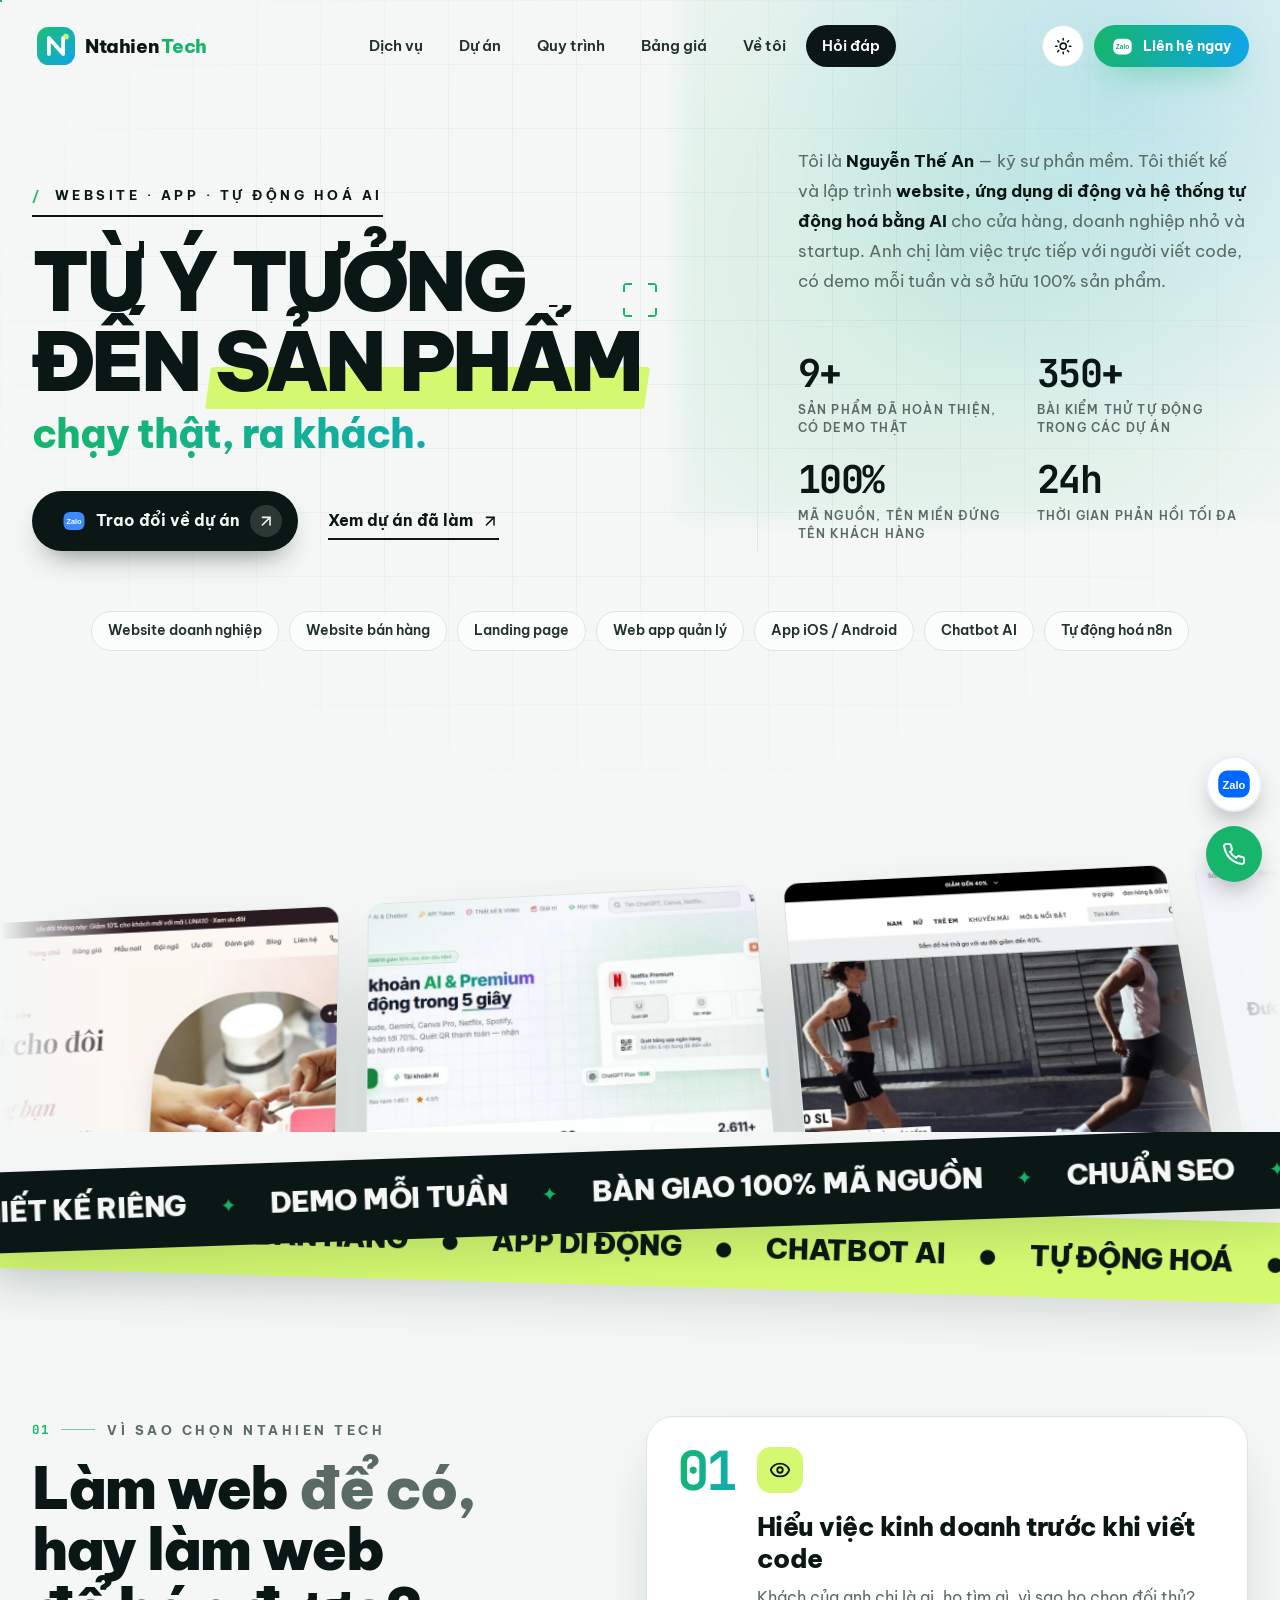
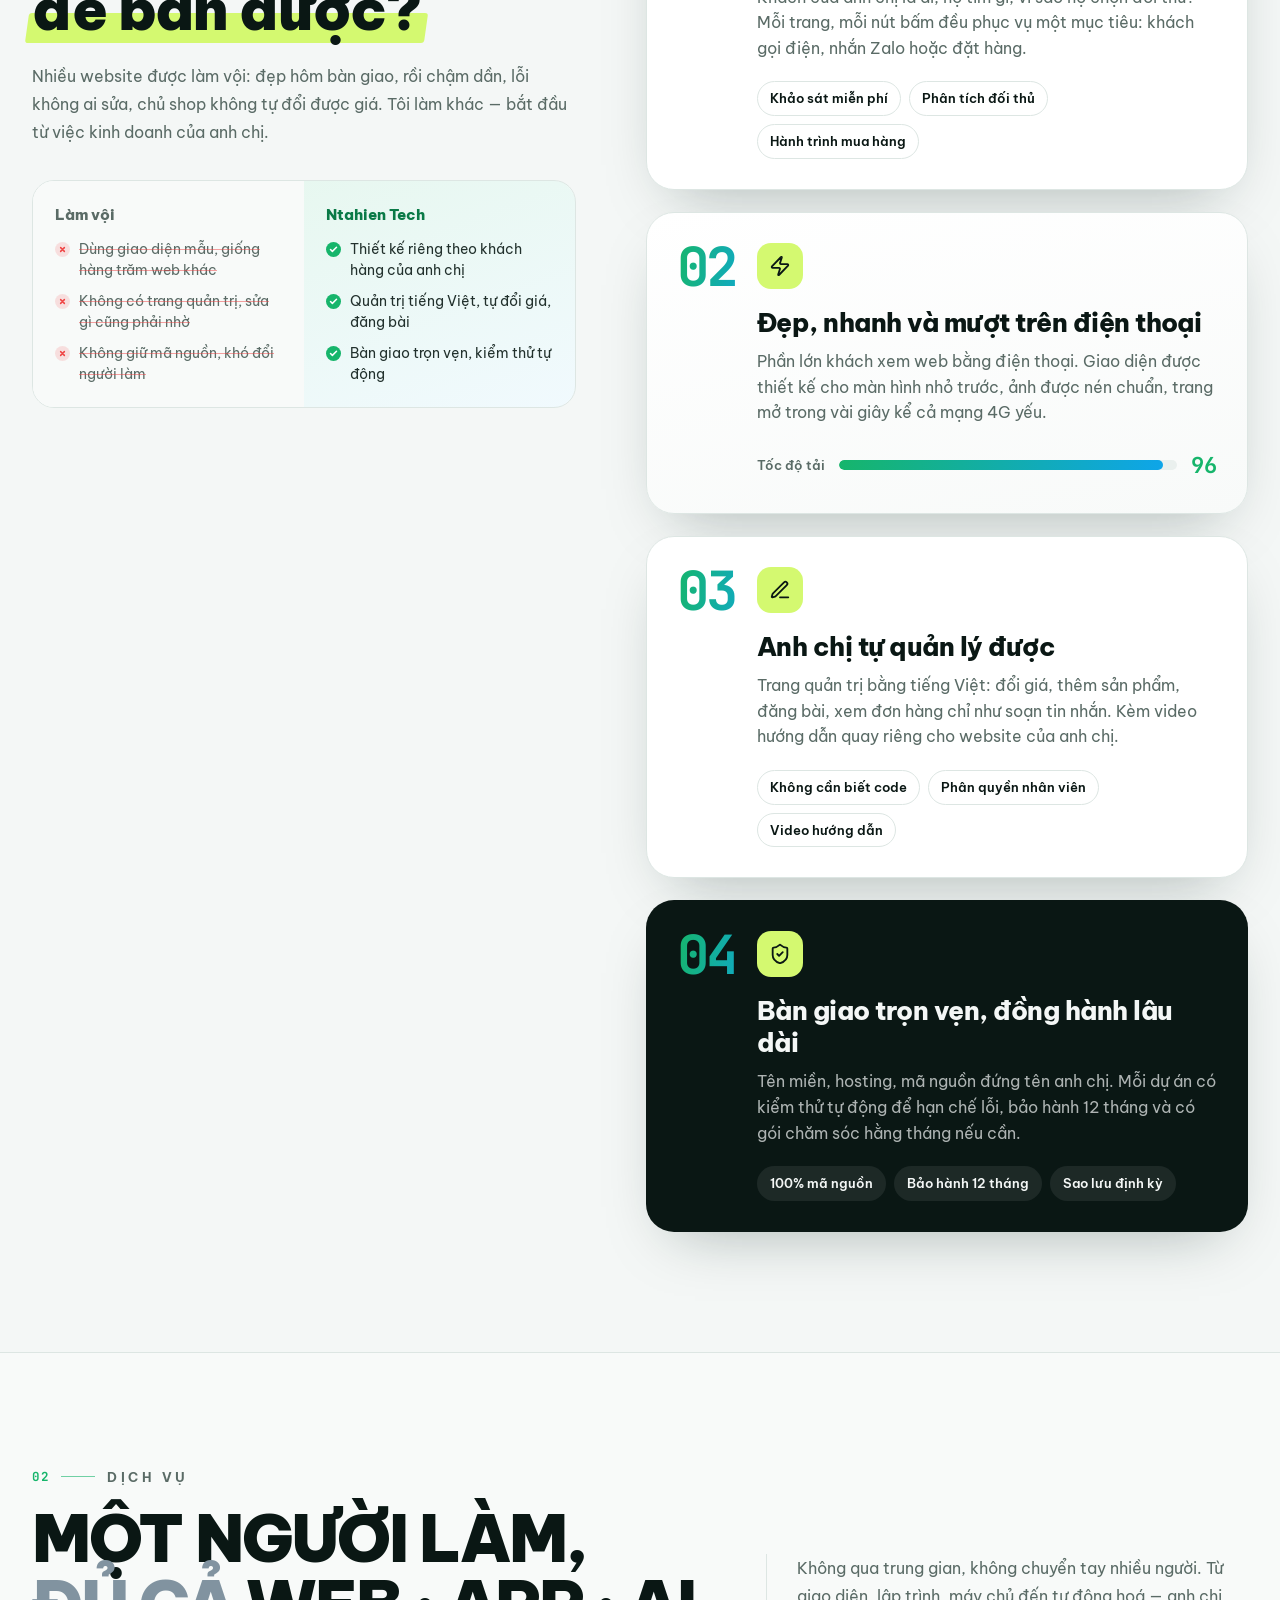
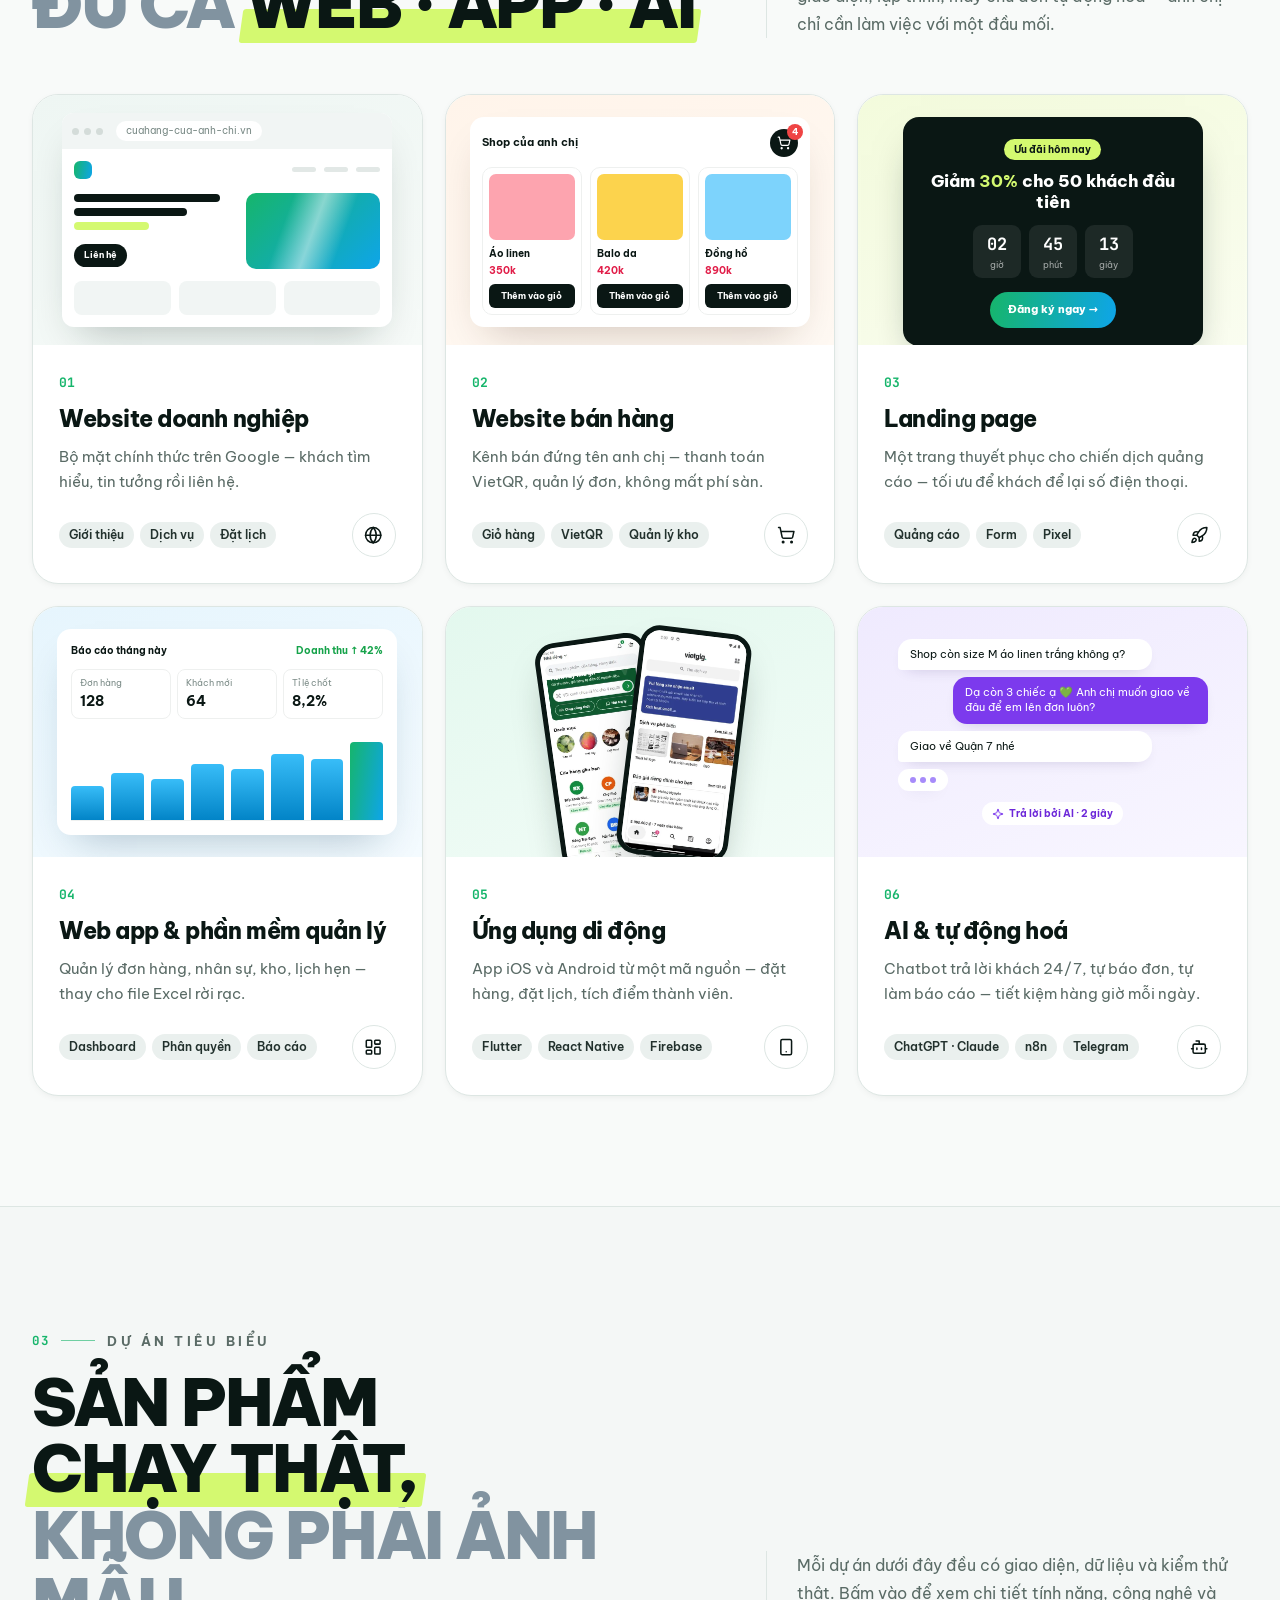
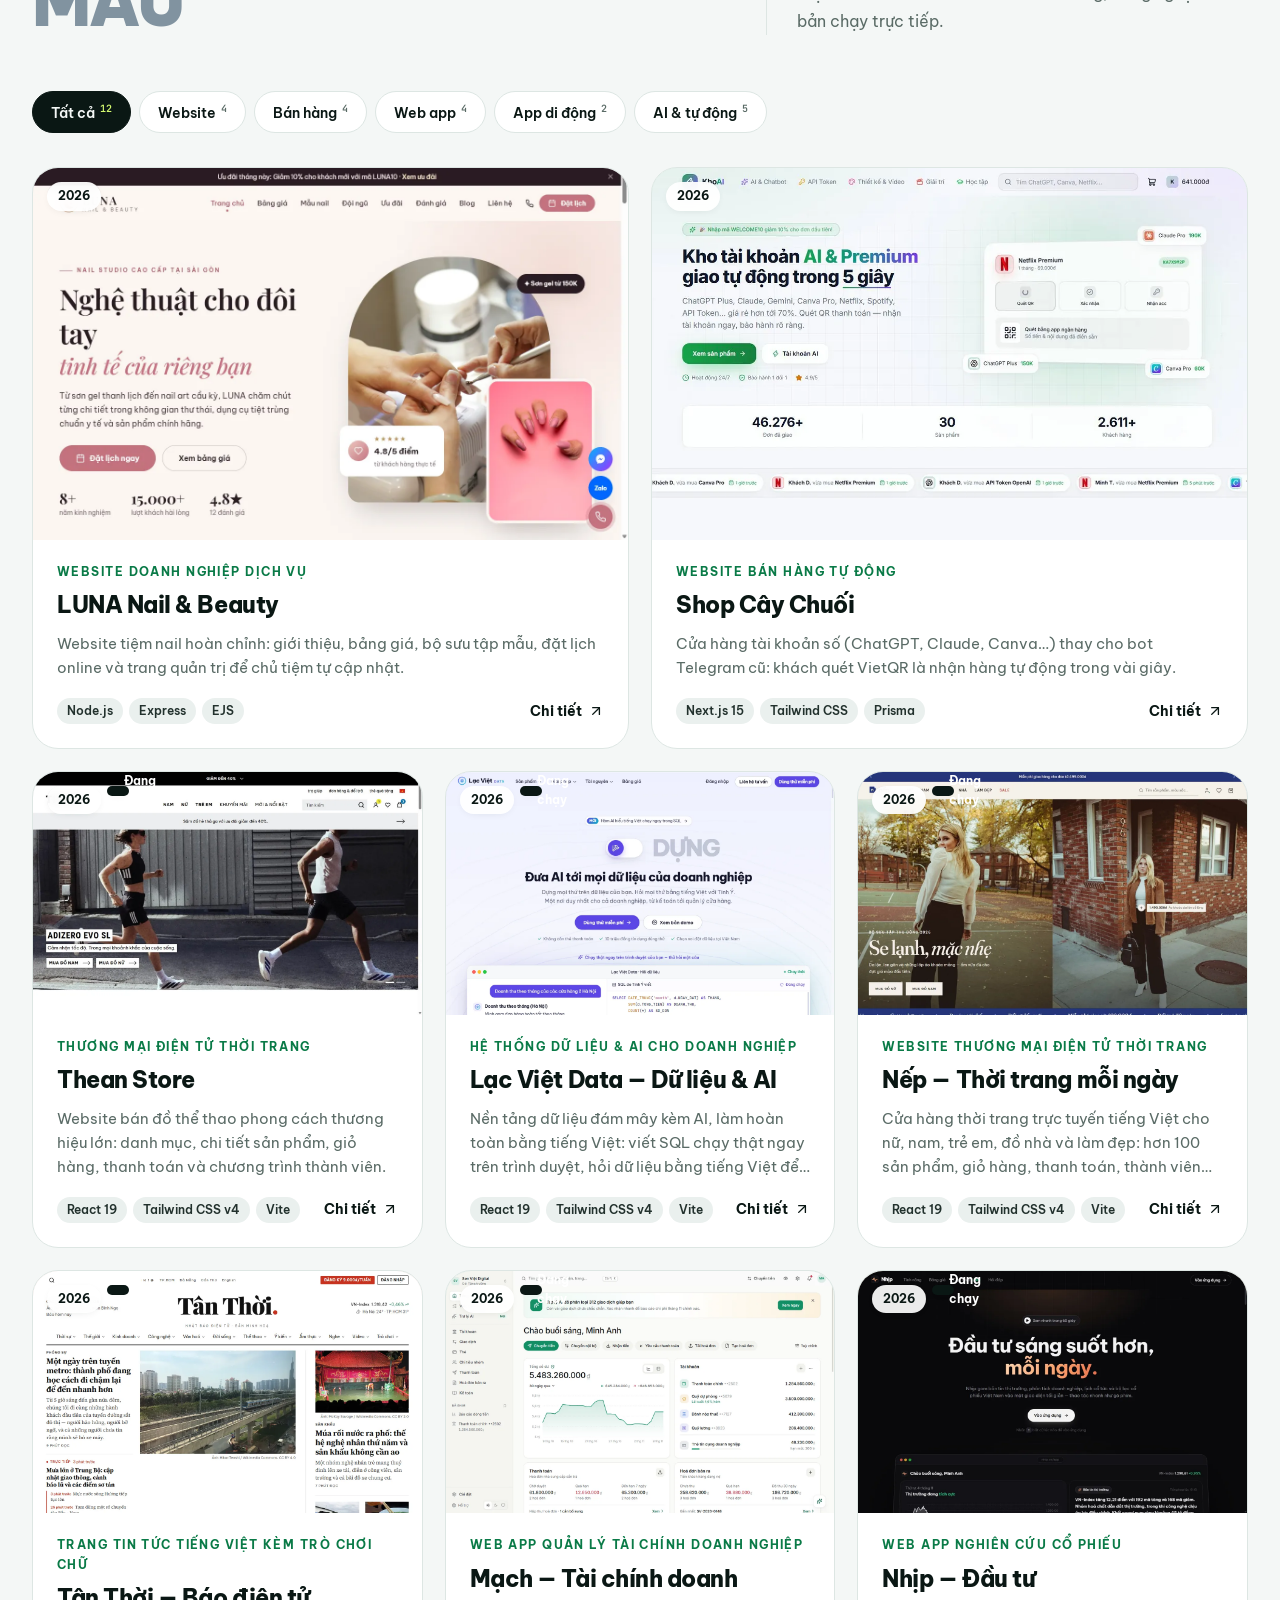
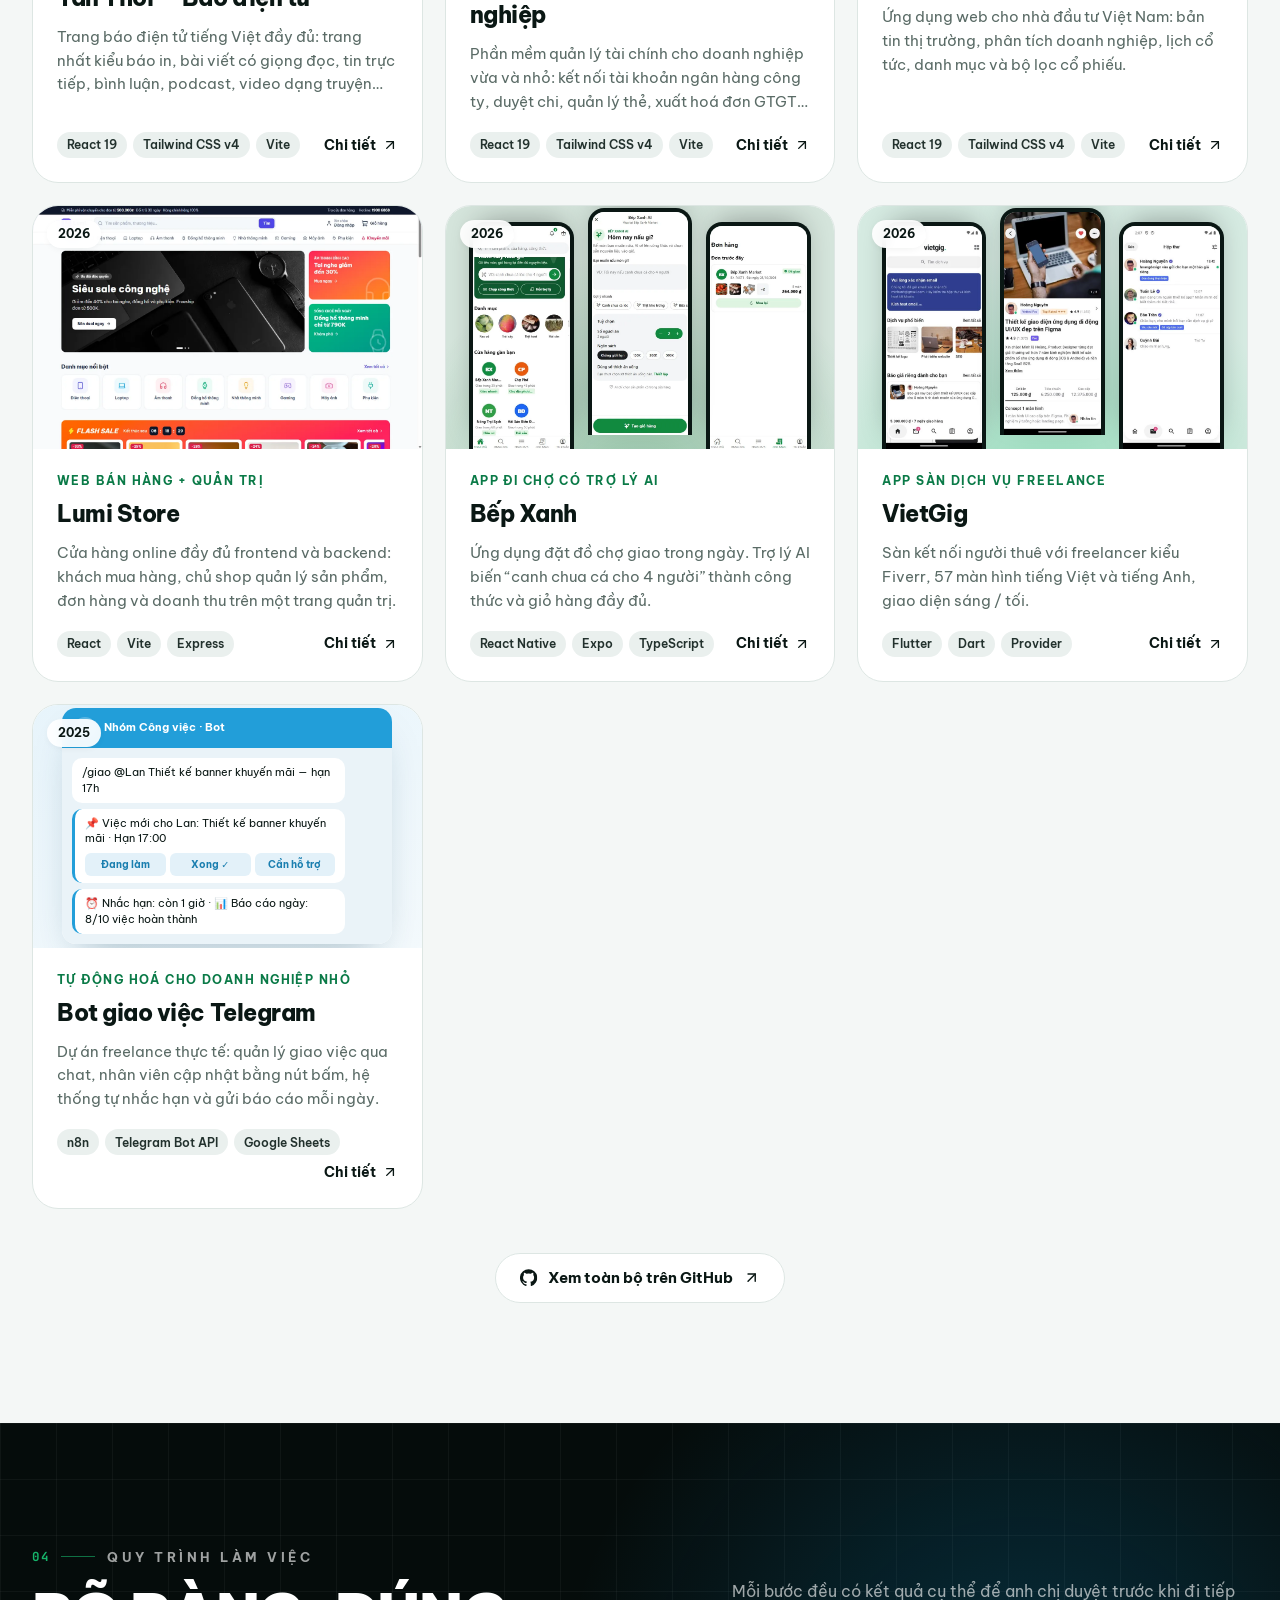
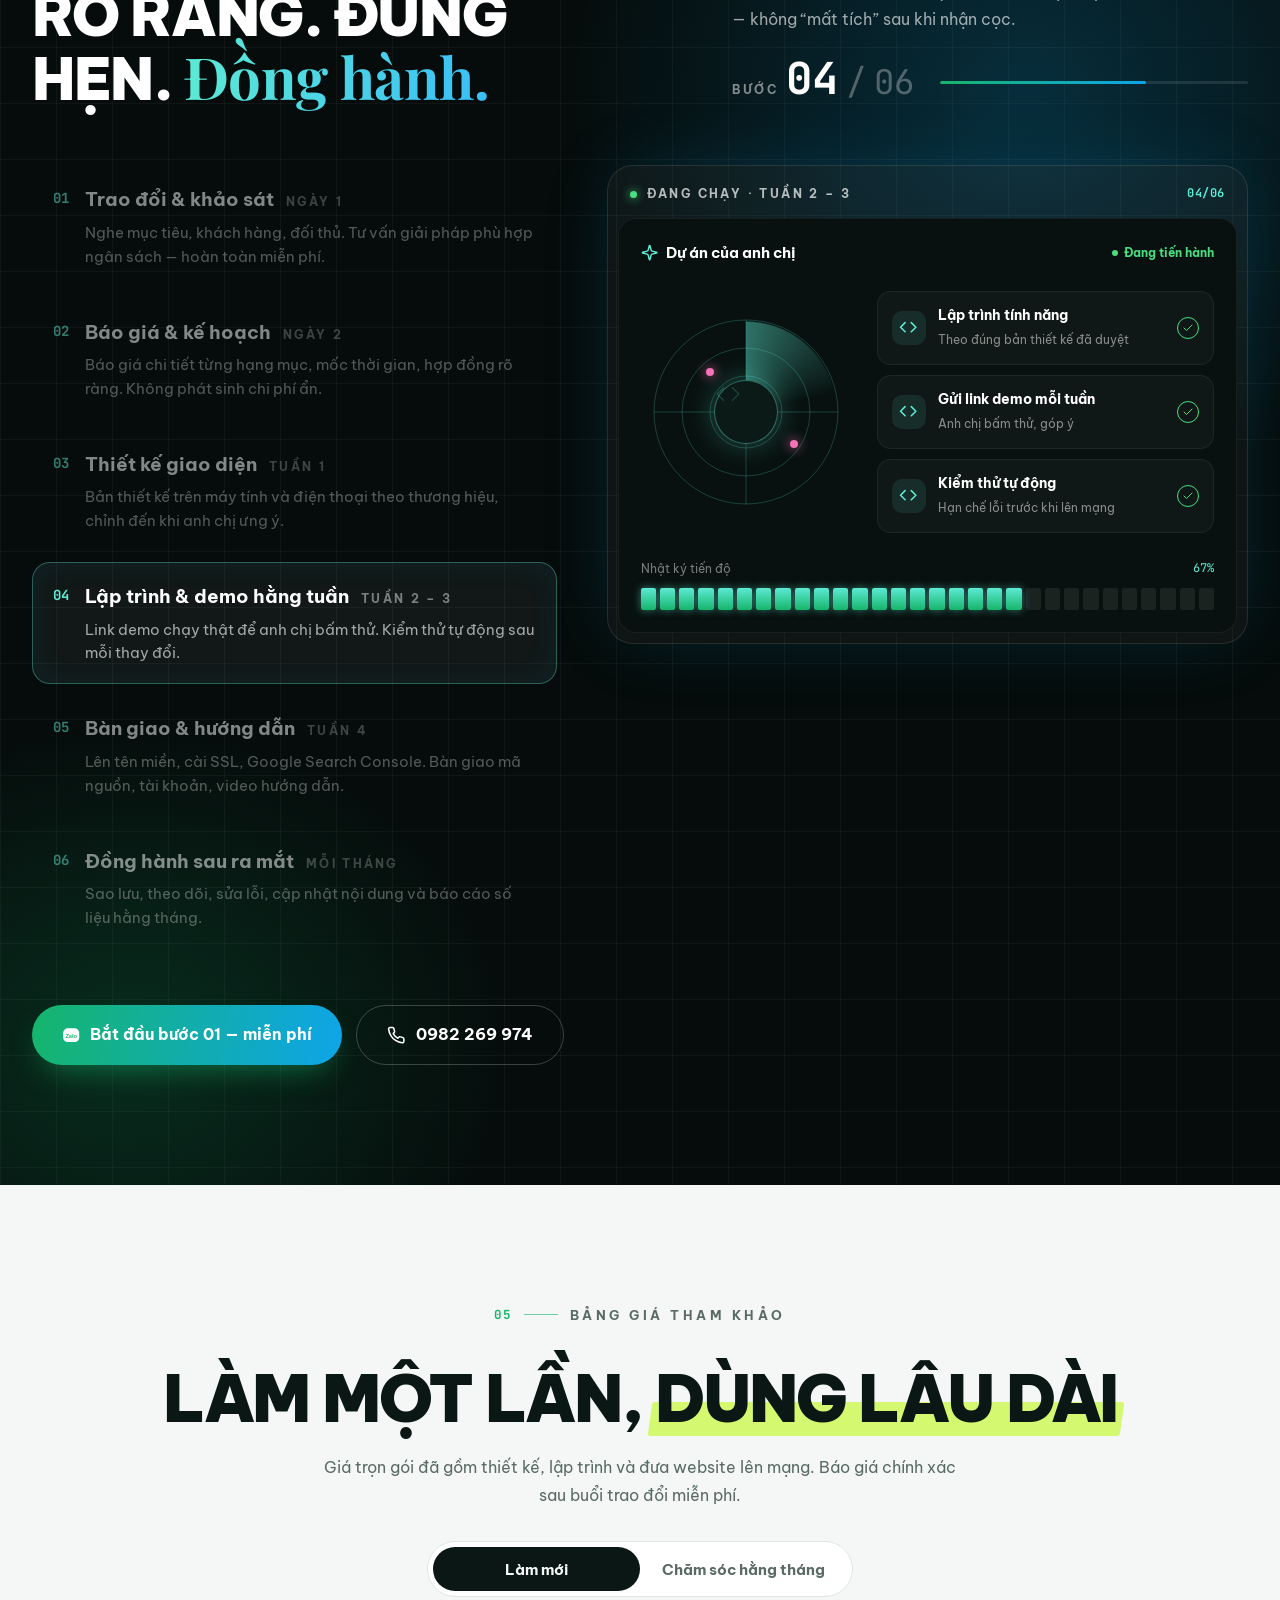
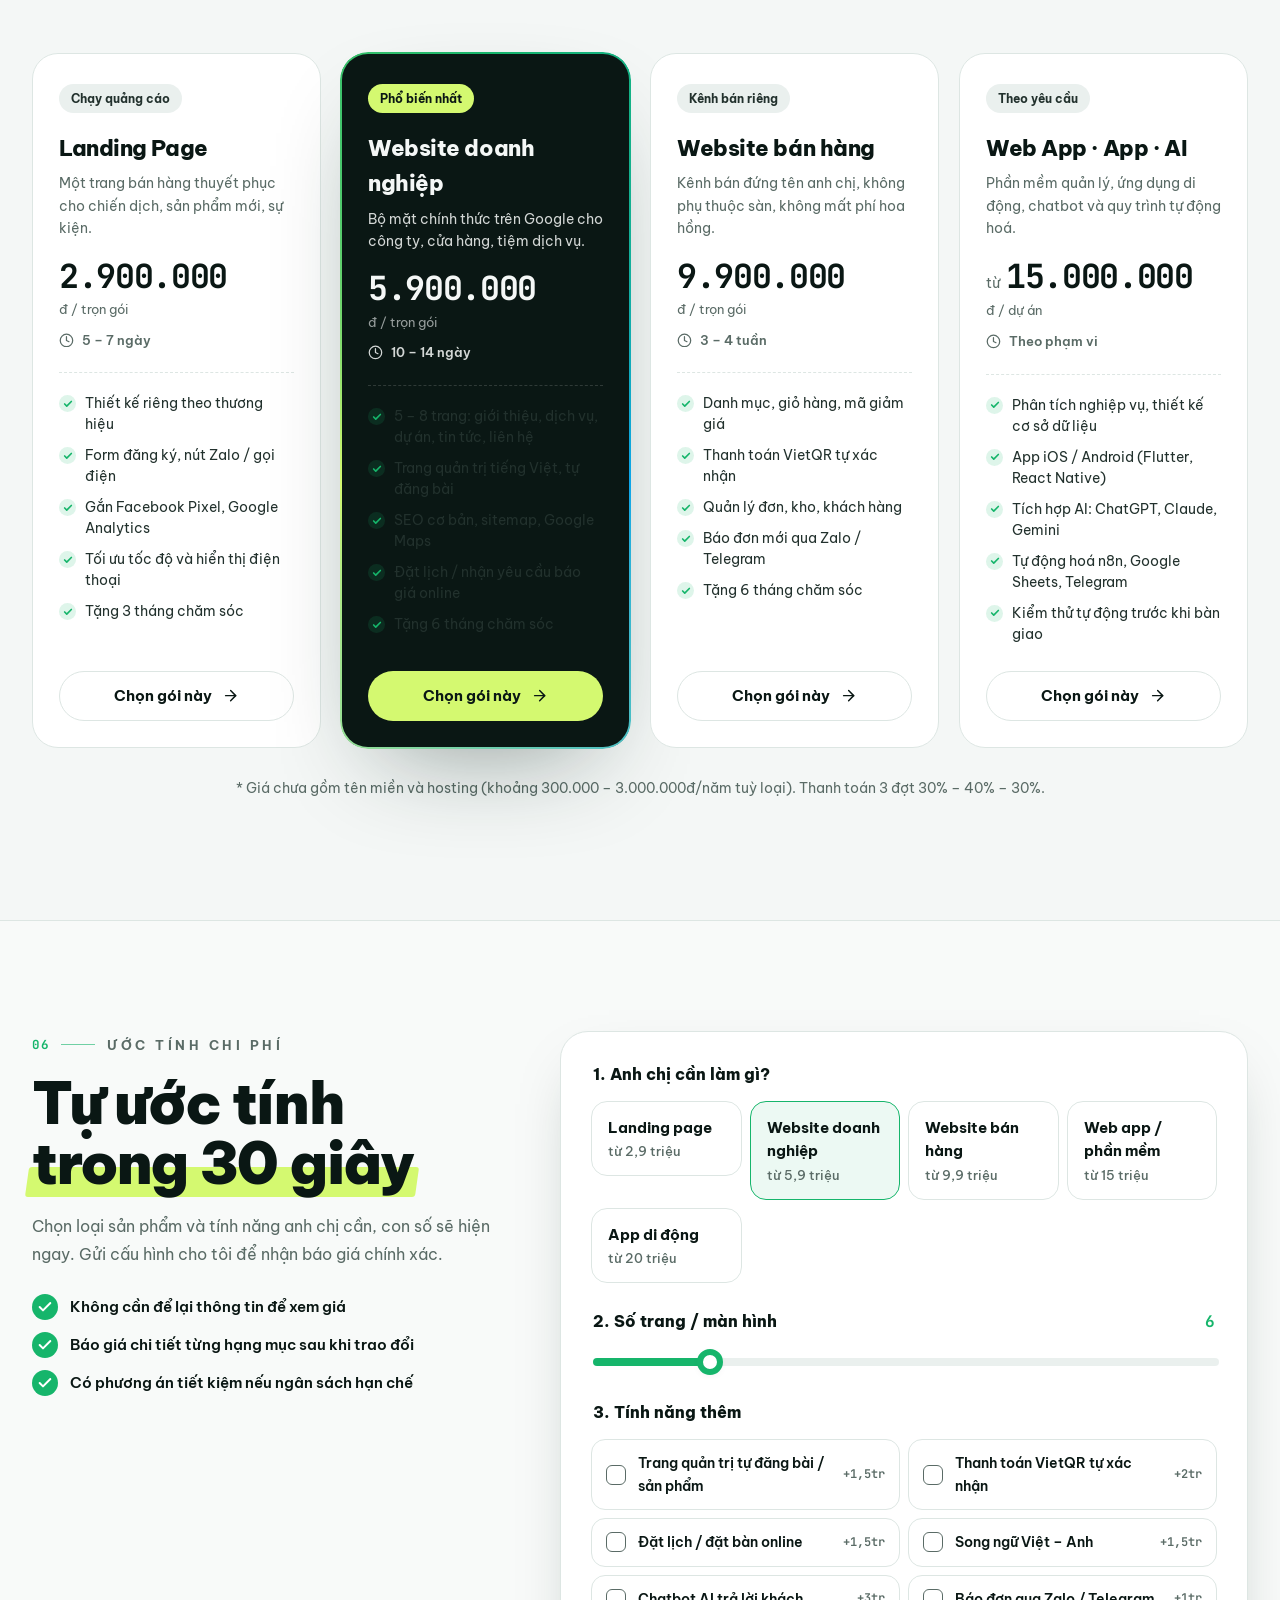
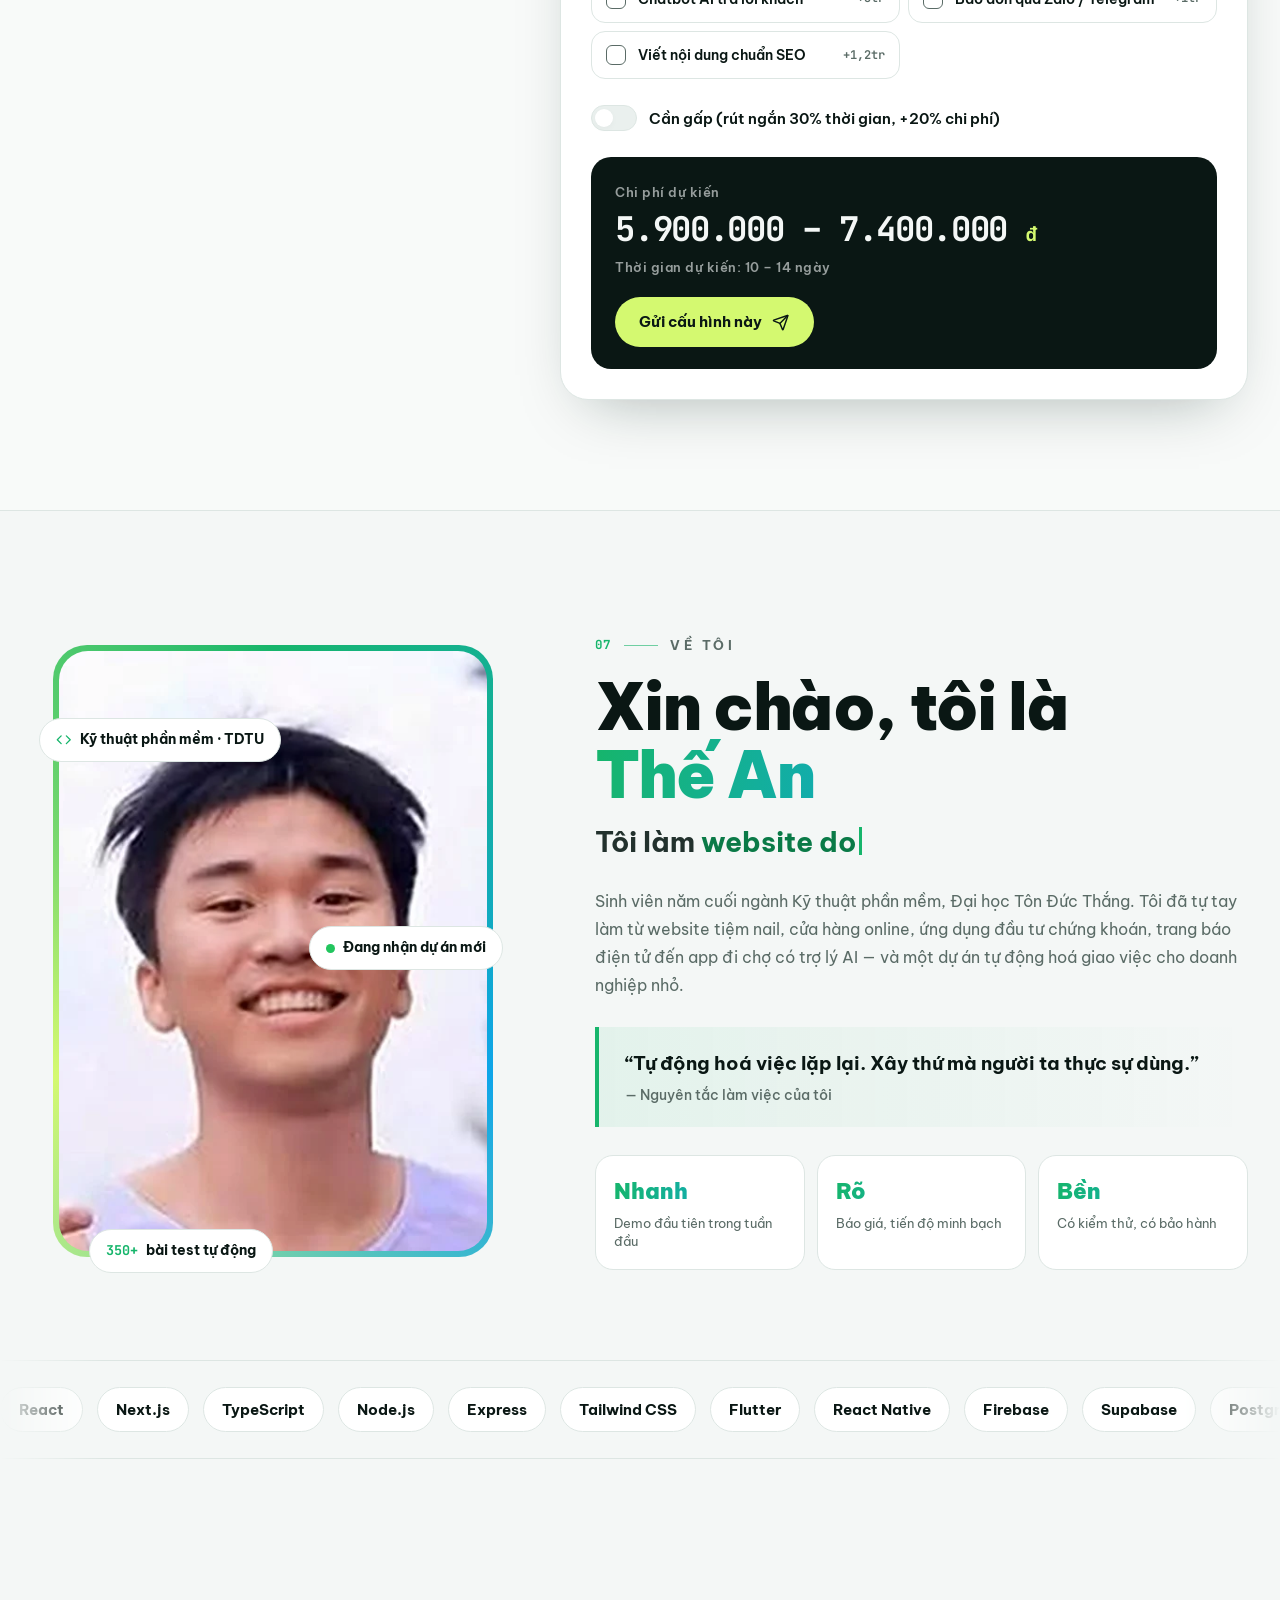
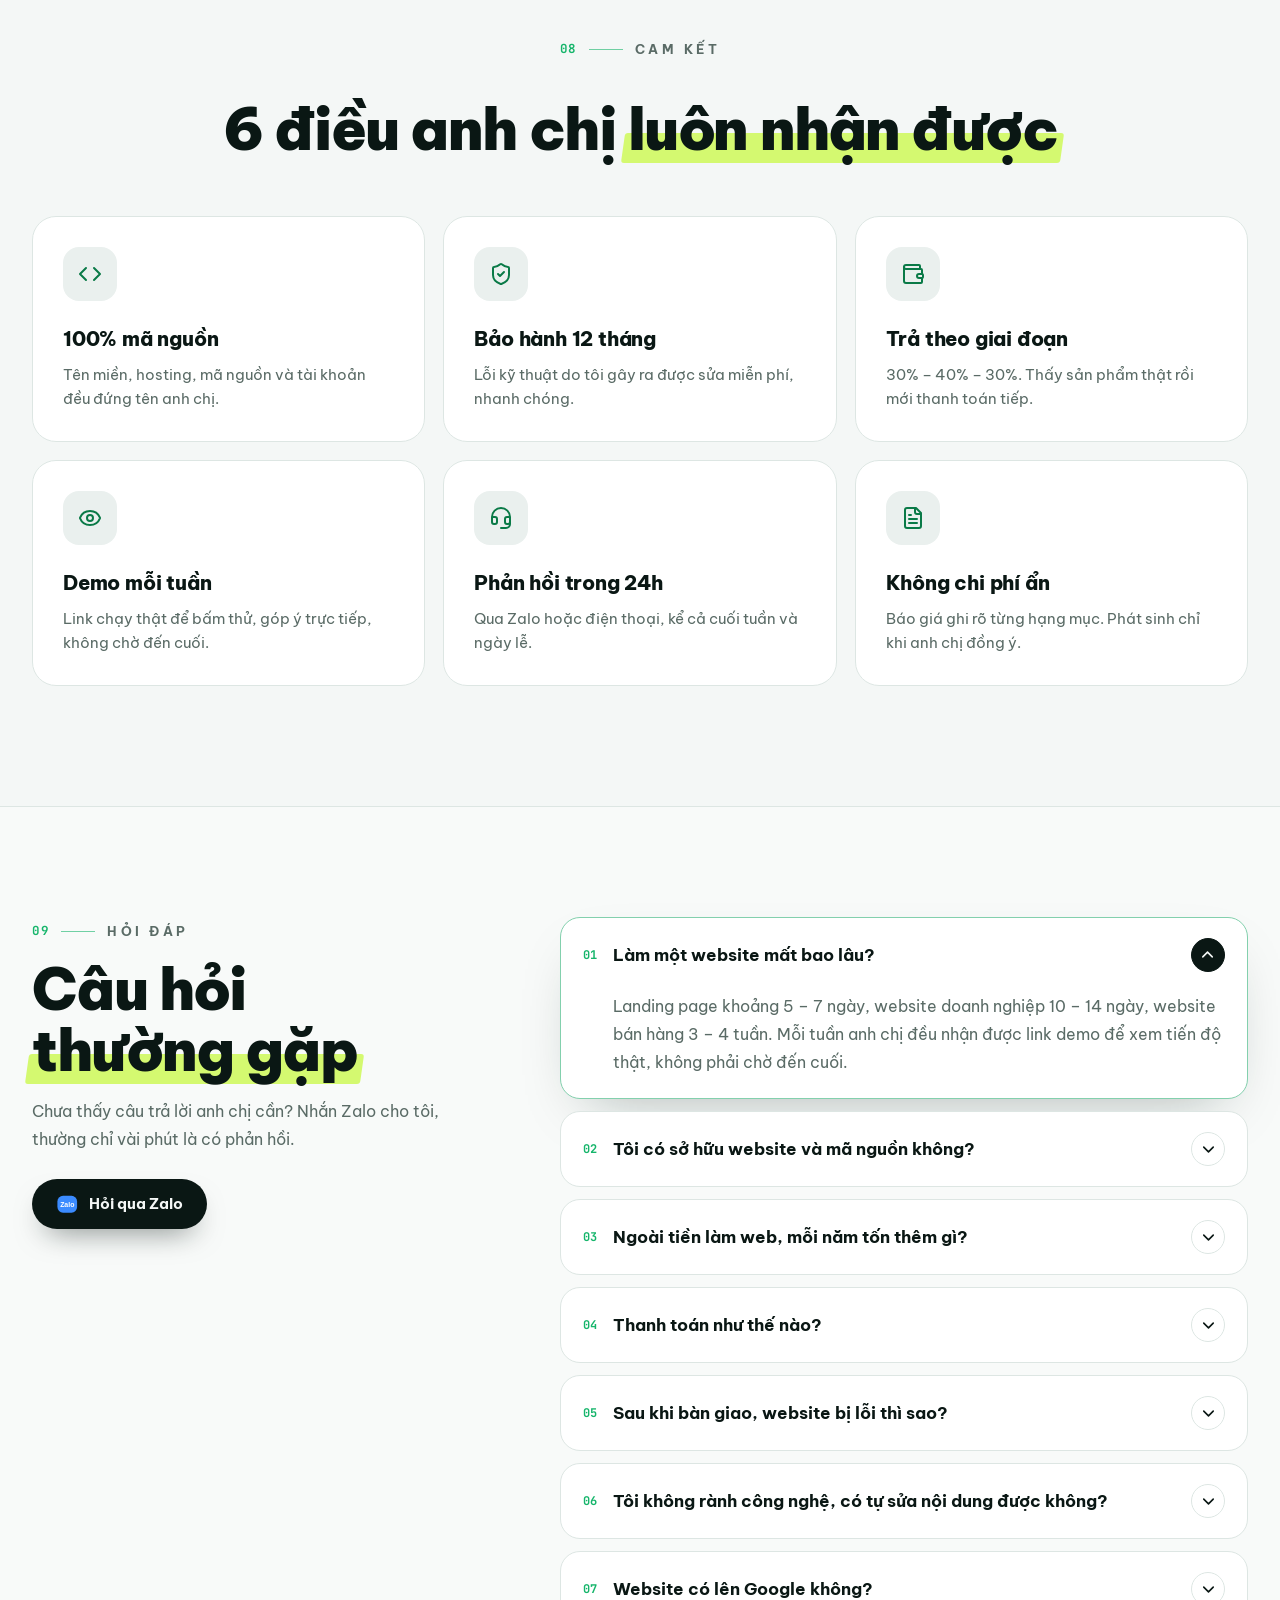
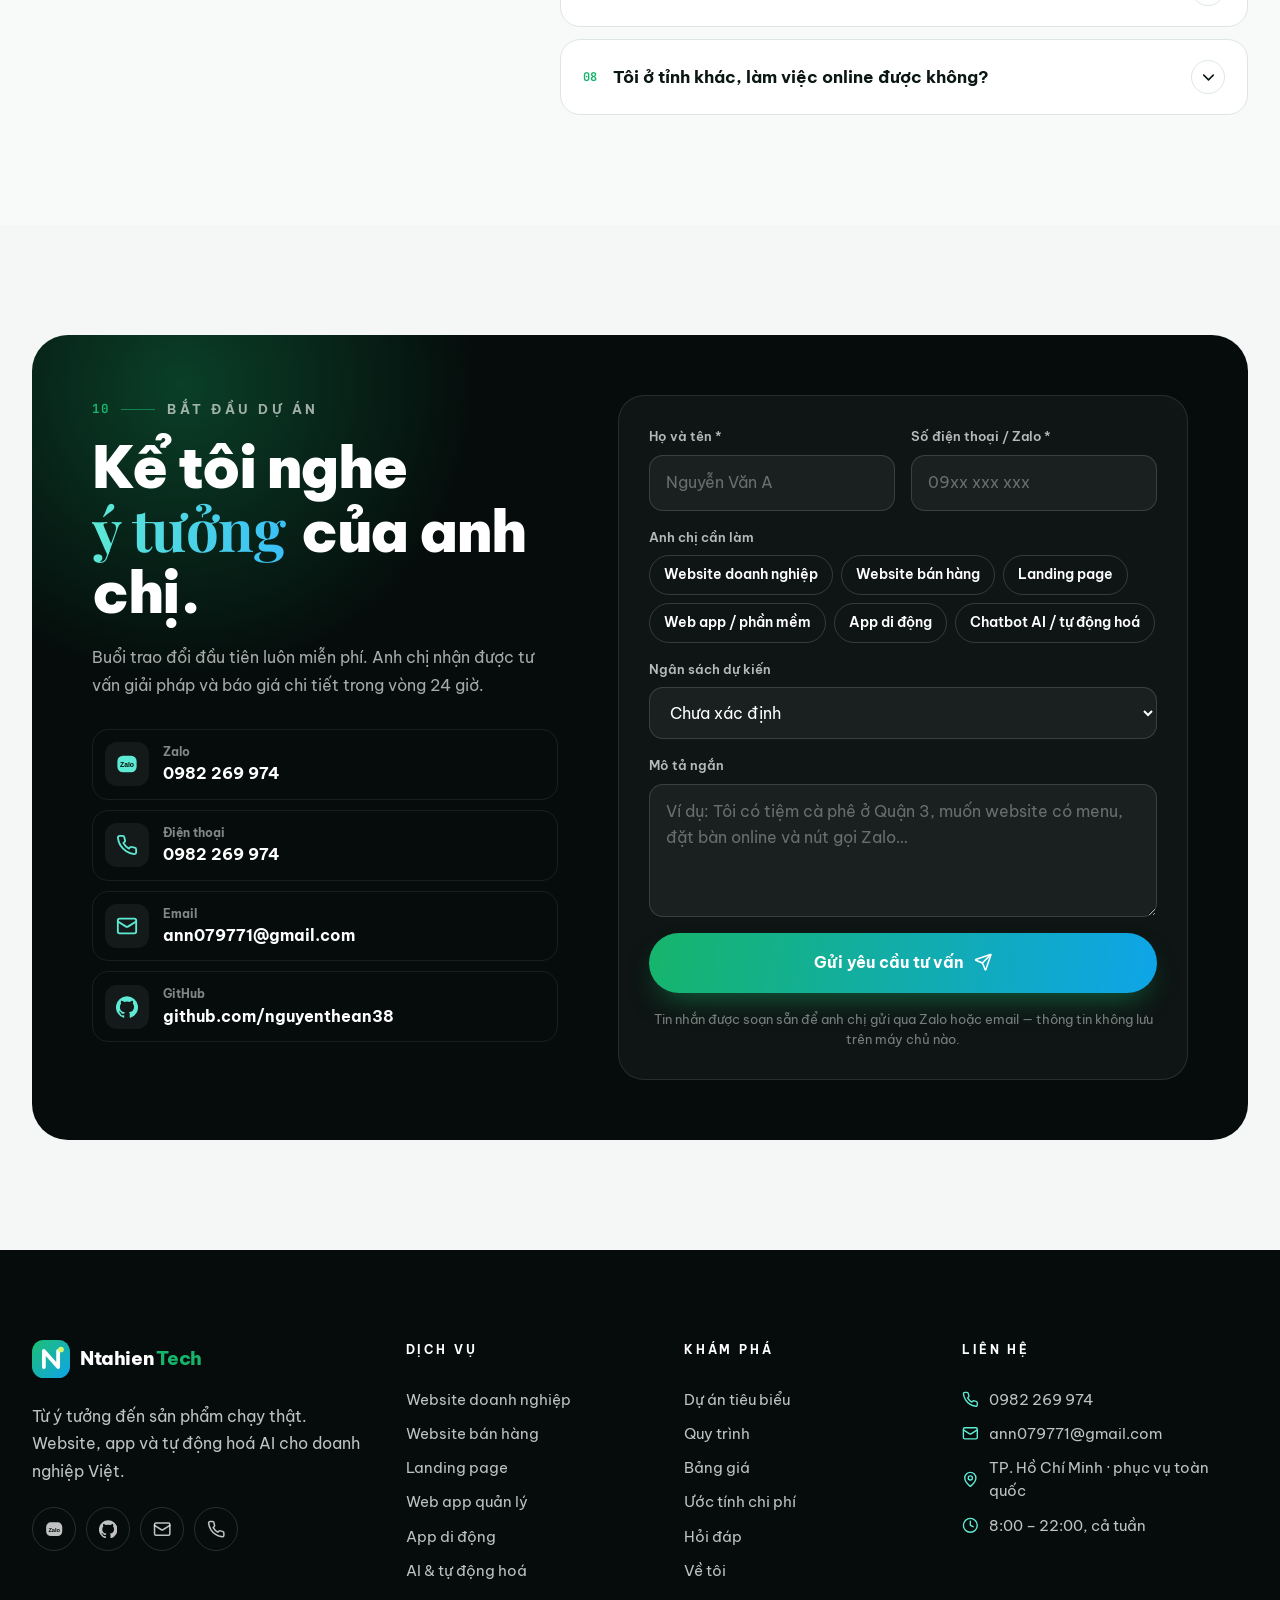
==== commit e82b6205: "Thêm link xem trực tiếp cho dự án Lạc Việt Data (hethonglacviet.vercel.app)" ====
--- a/index.html
+++ b/index.html
@@ -716,7 +716,7 @@
 
   <div class="toast" id="toast" role="status" aria-live="polite"></div>
 
-  <script src="assets/js/data.js?v=10"></script>
+  <script src="assets/js/data.js?v=11"></script>
   <script src="assets/js/cursor.js?v=3"></script>
   <script src="assets/js/main.js?v=8"></script>
 </body>
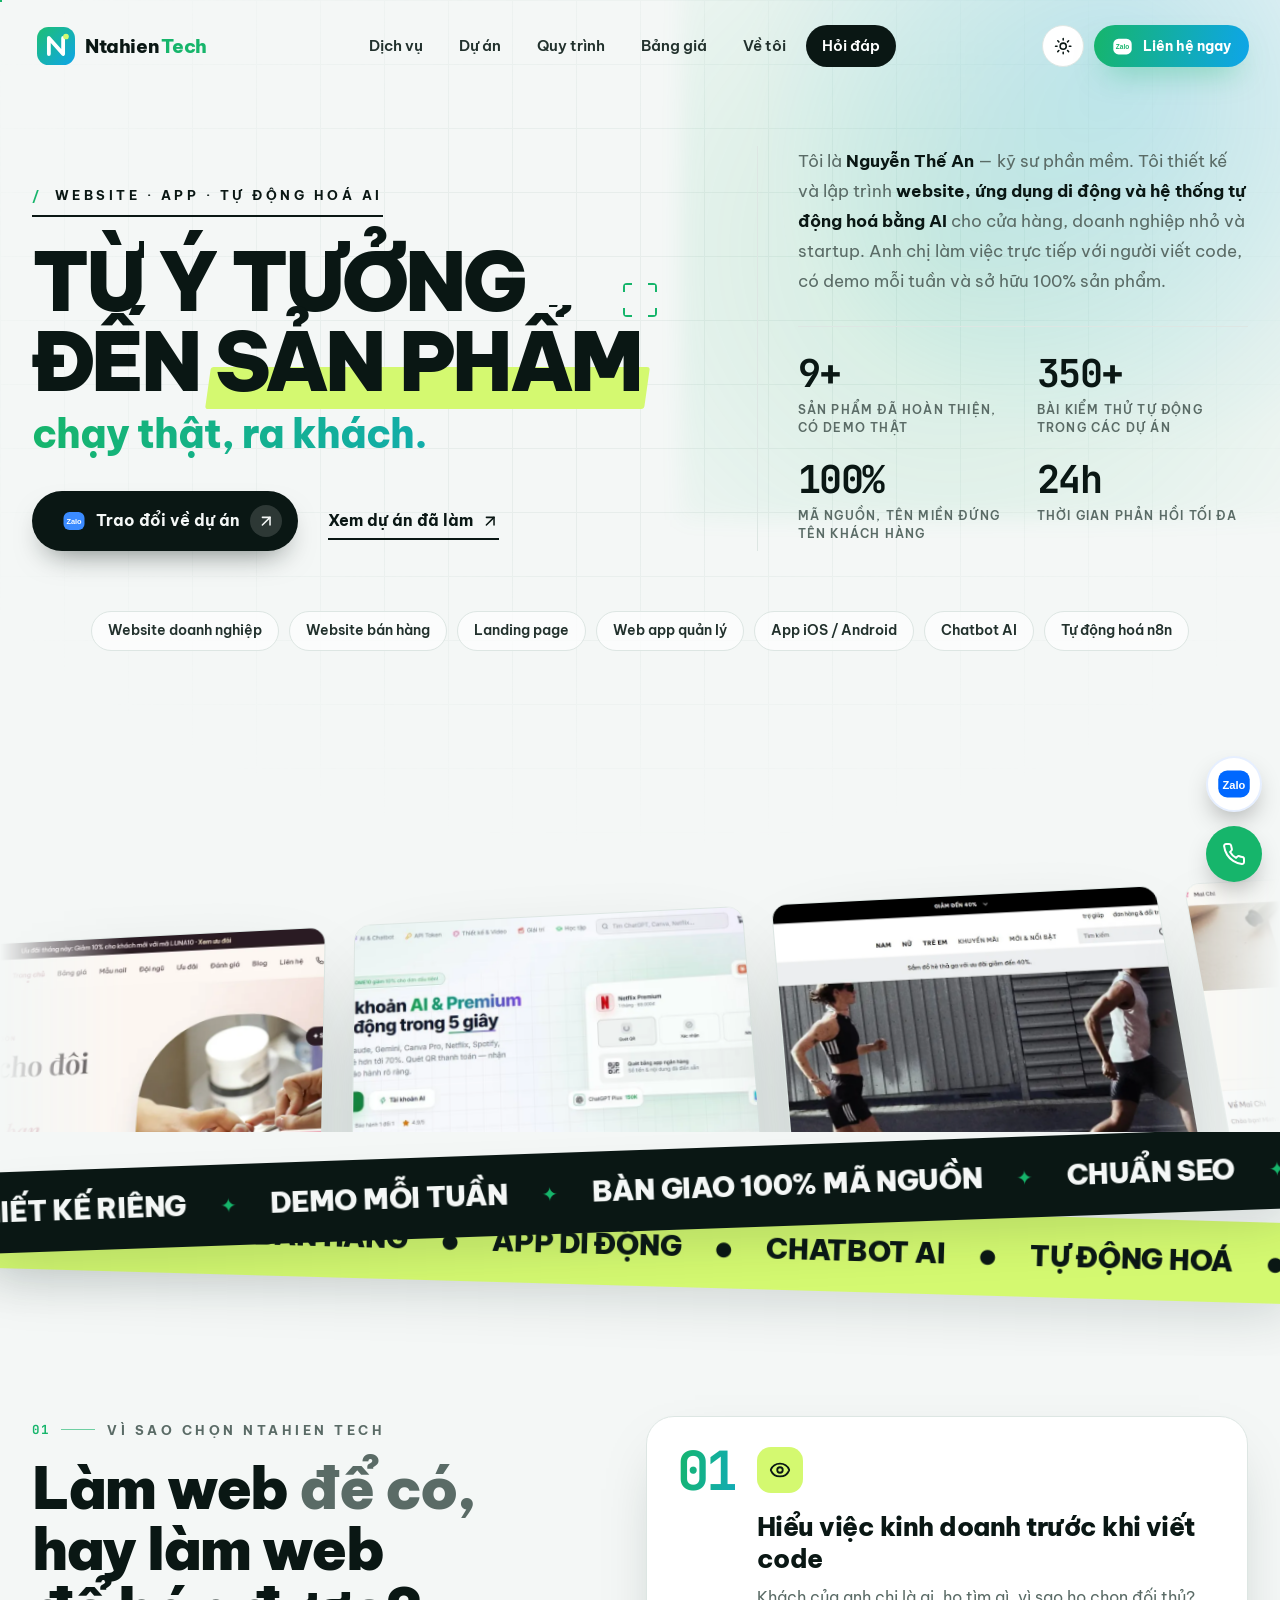
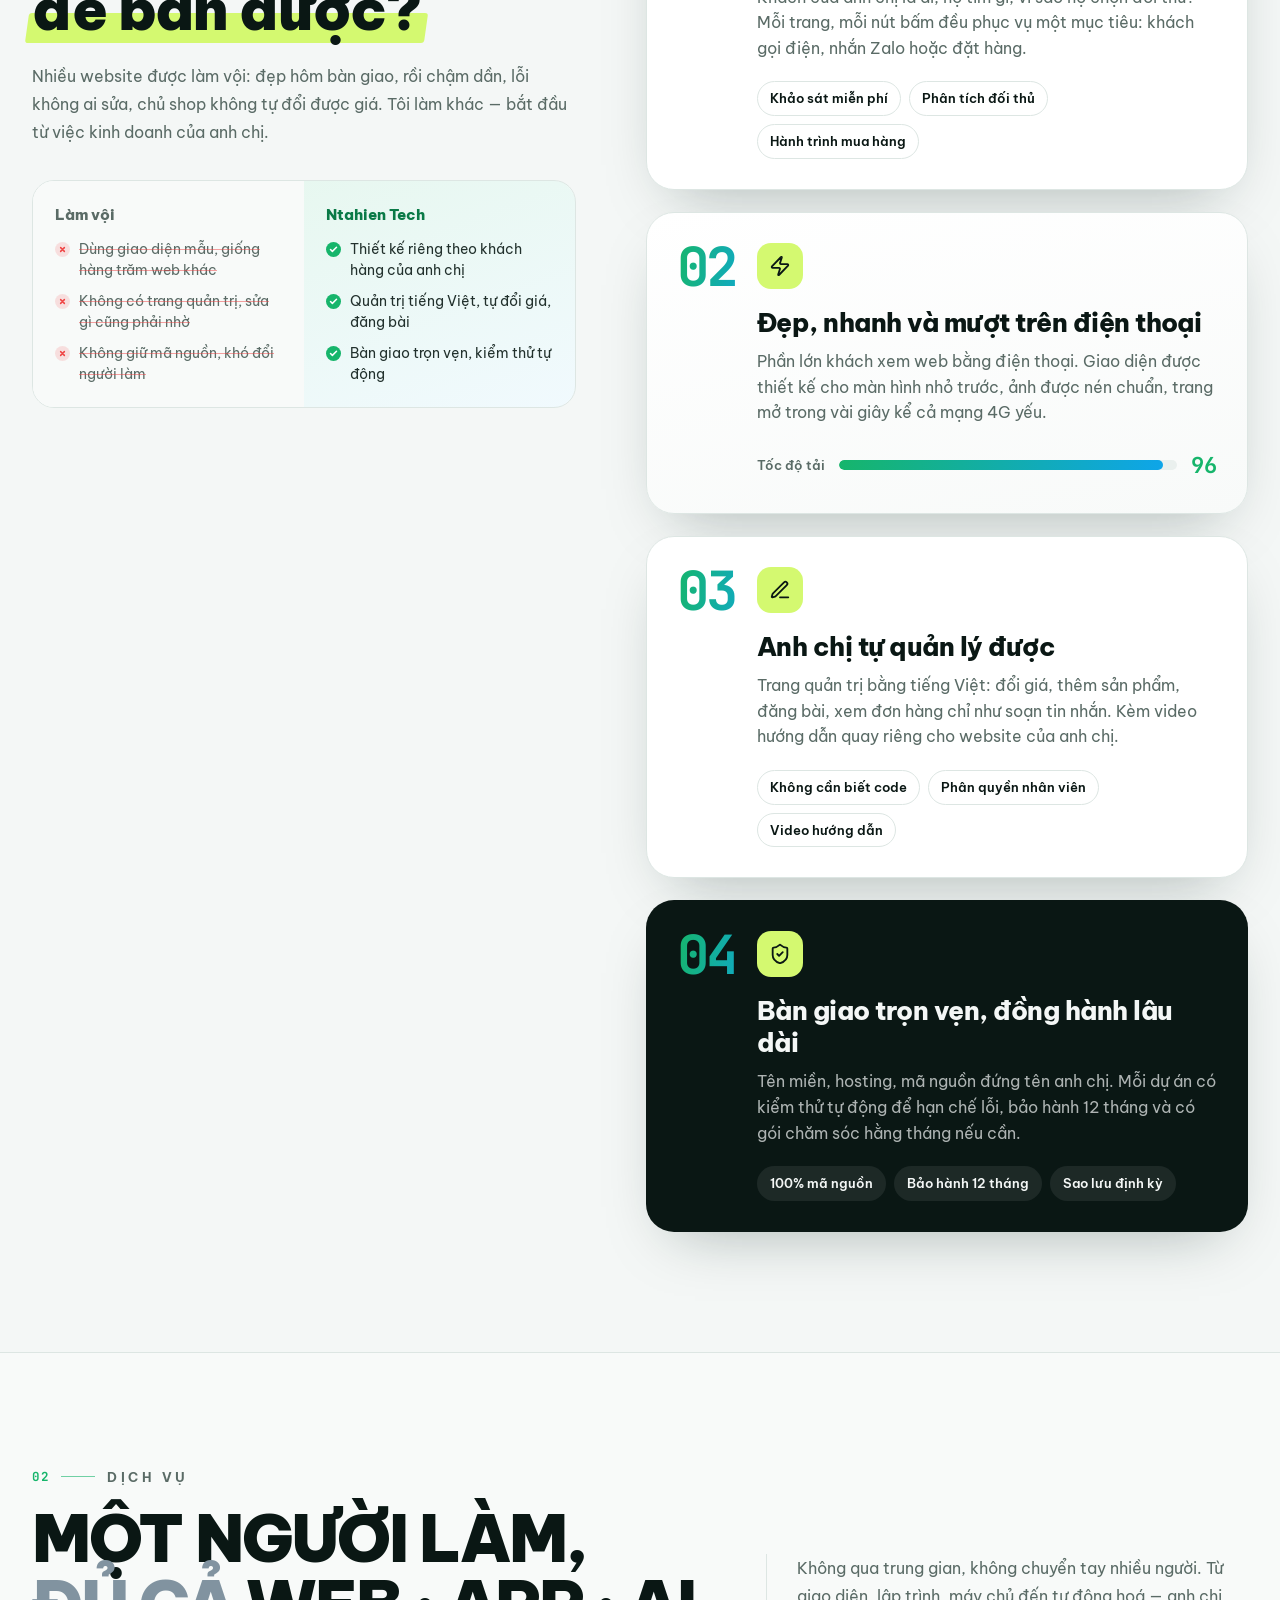
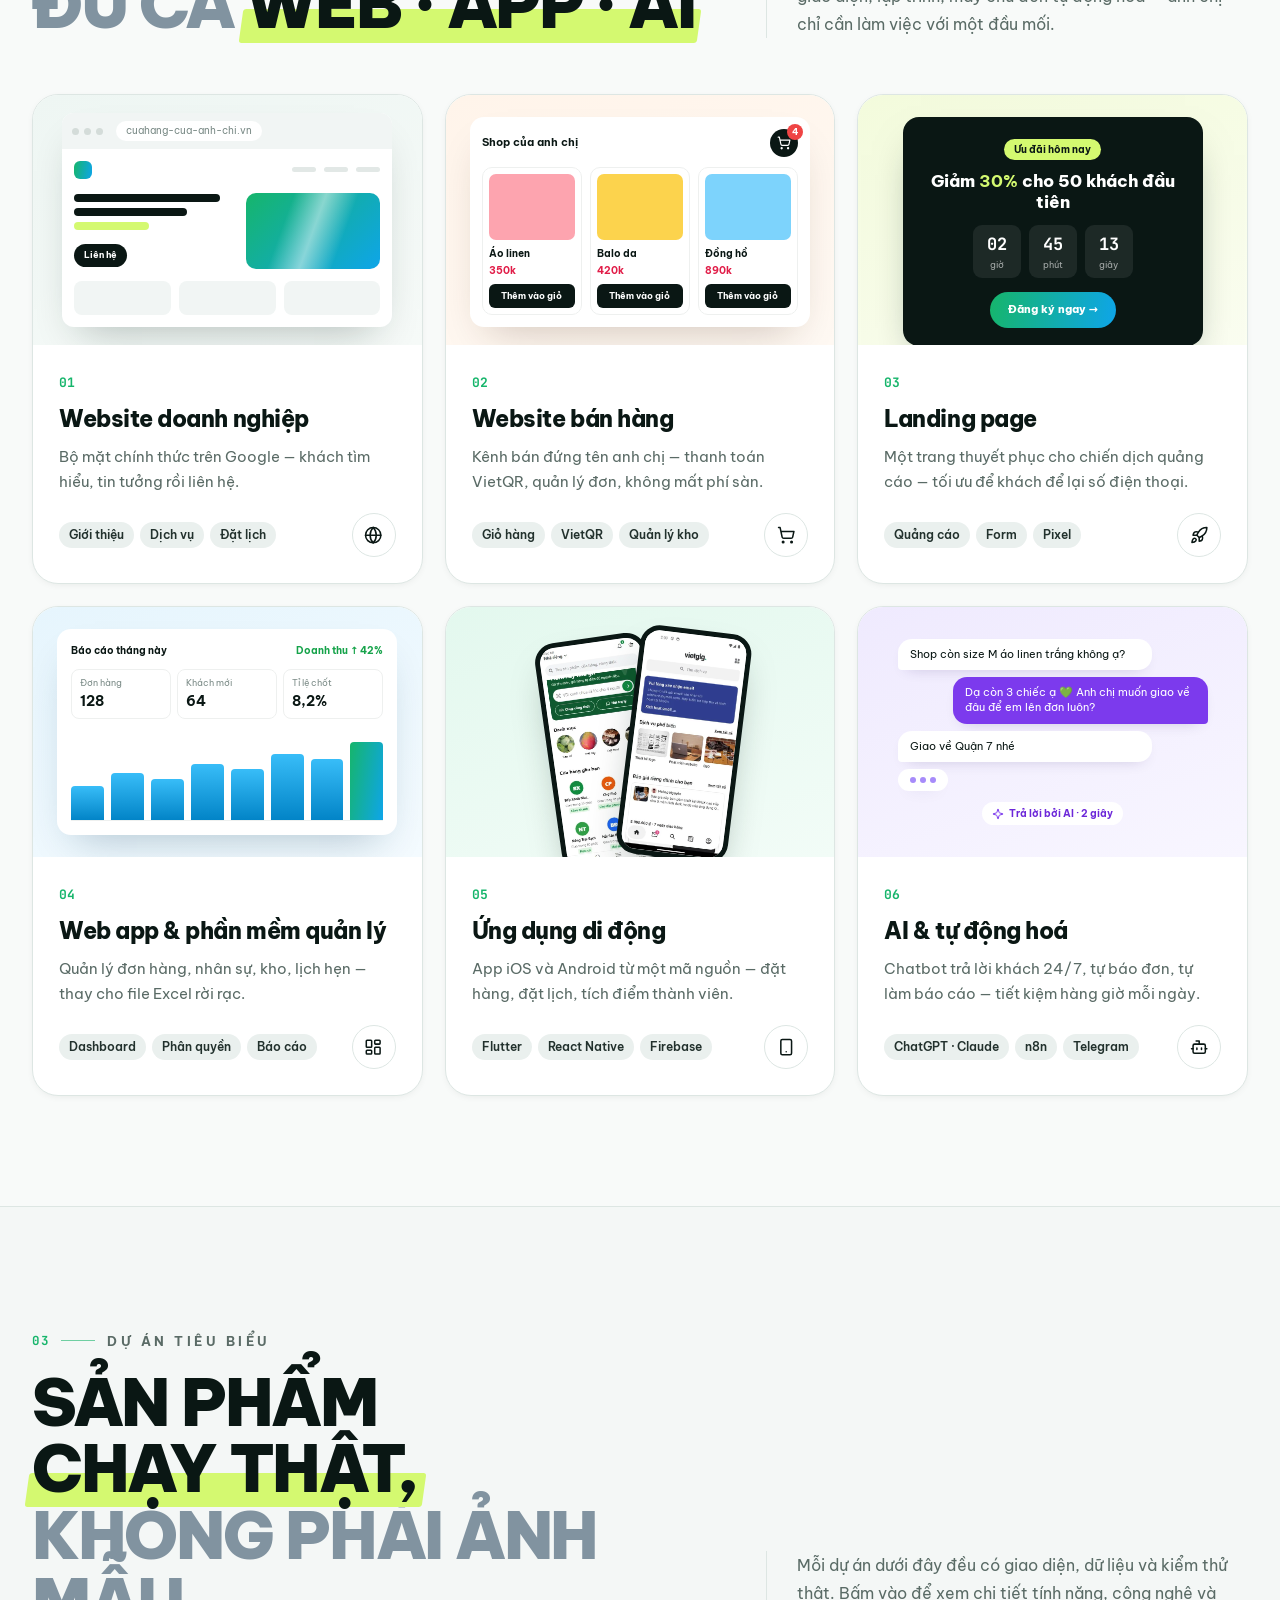
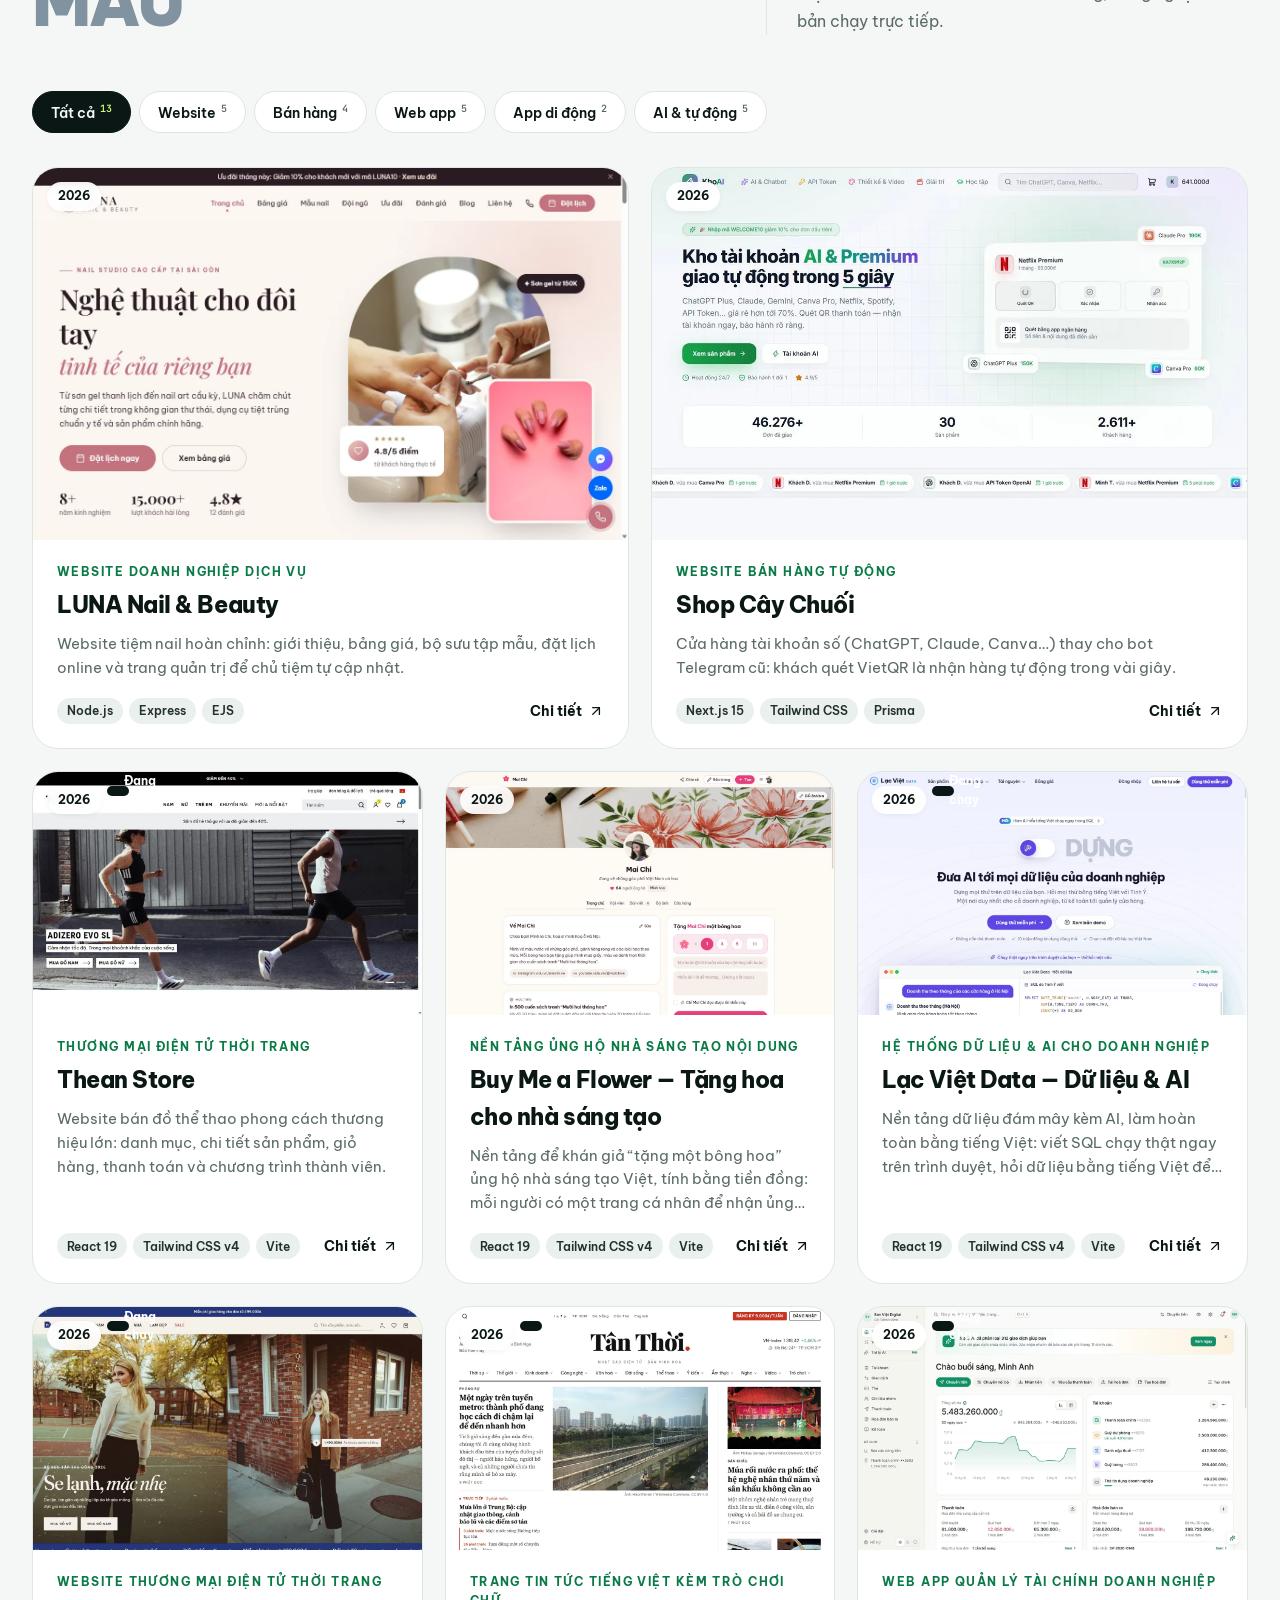
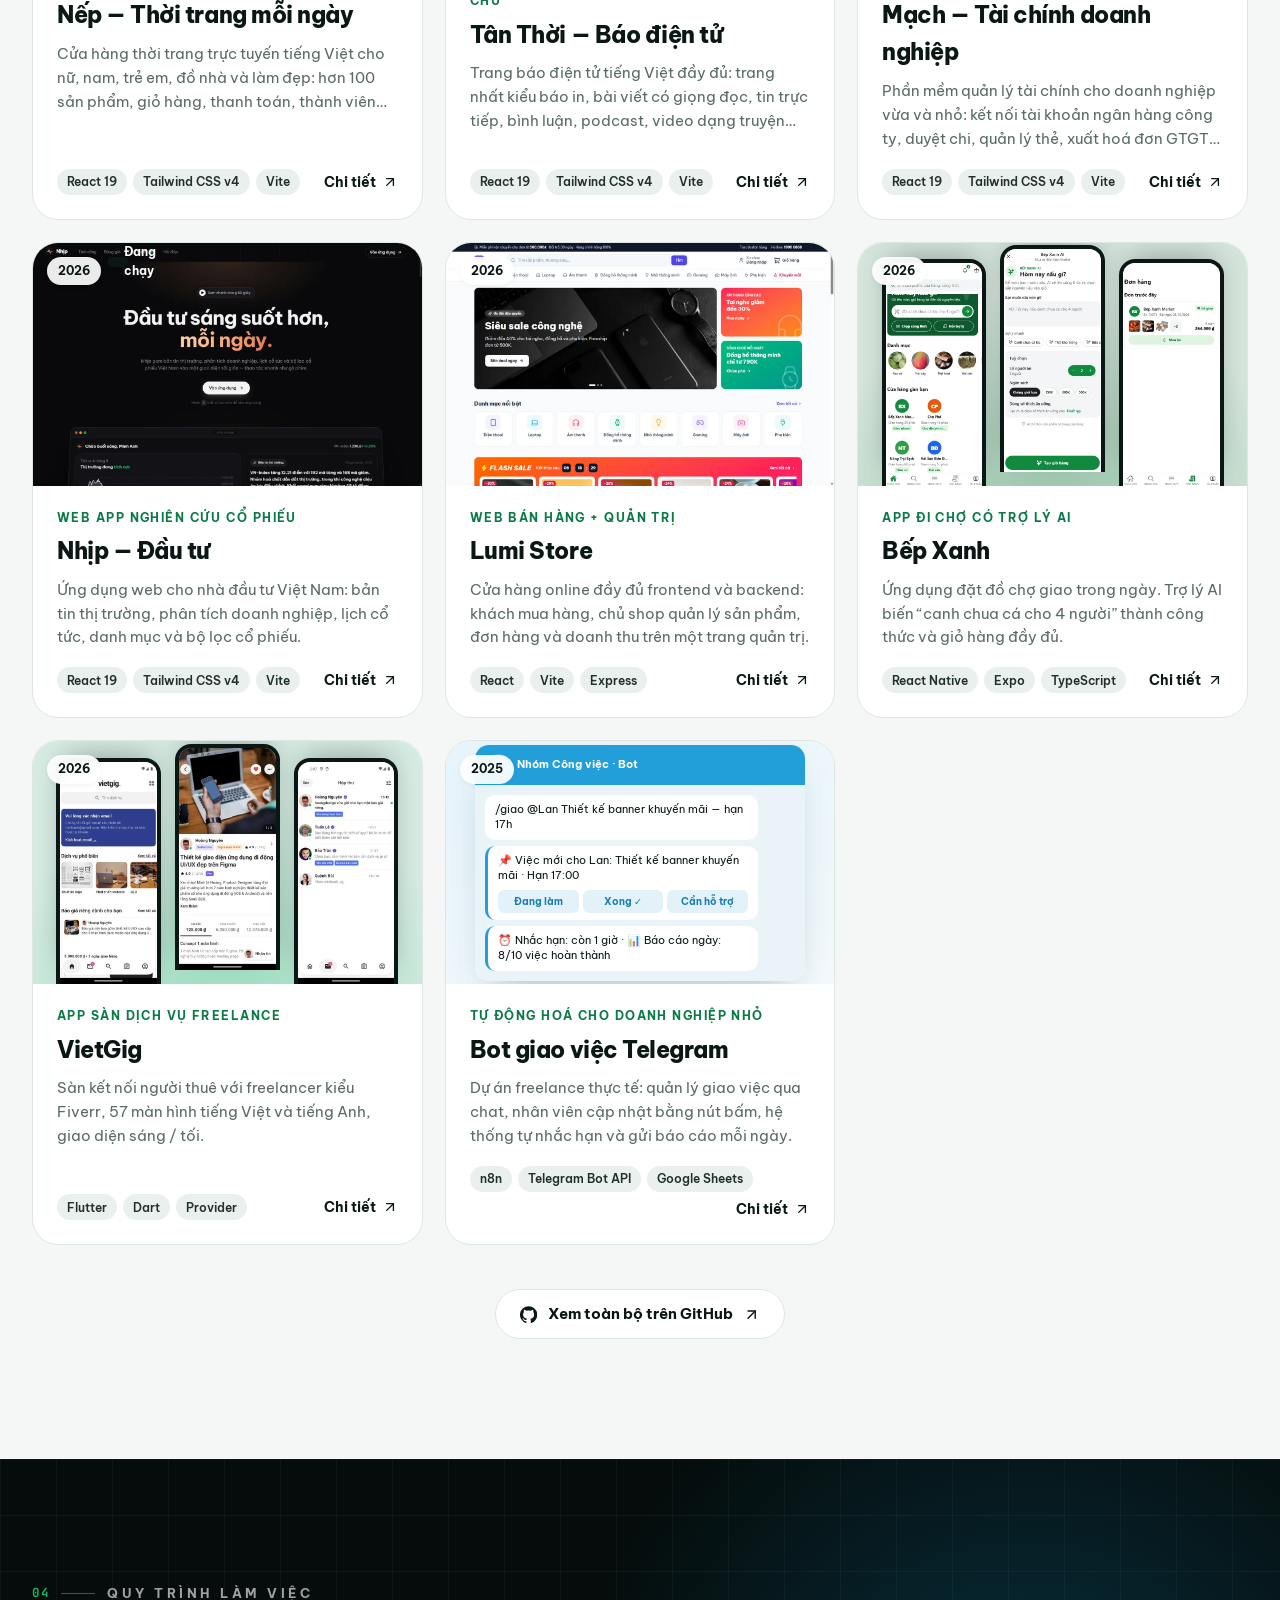
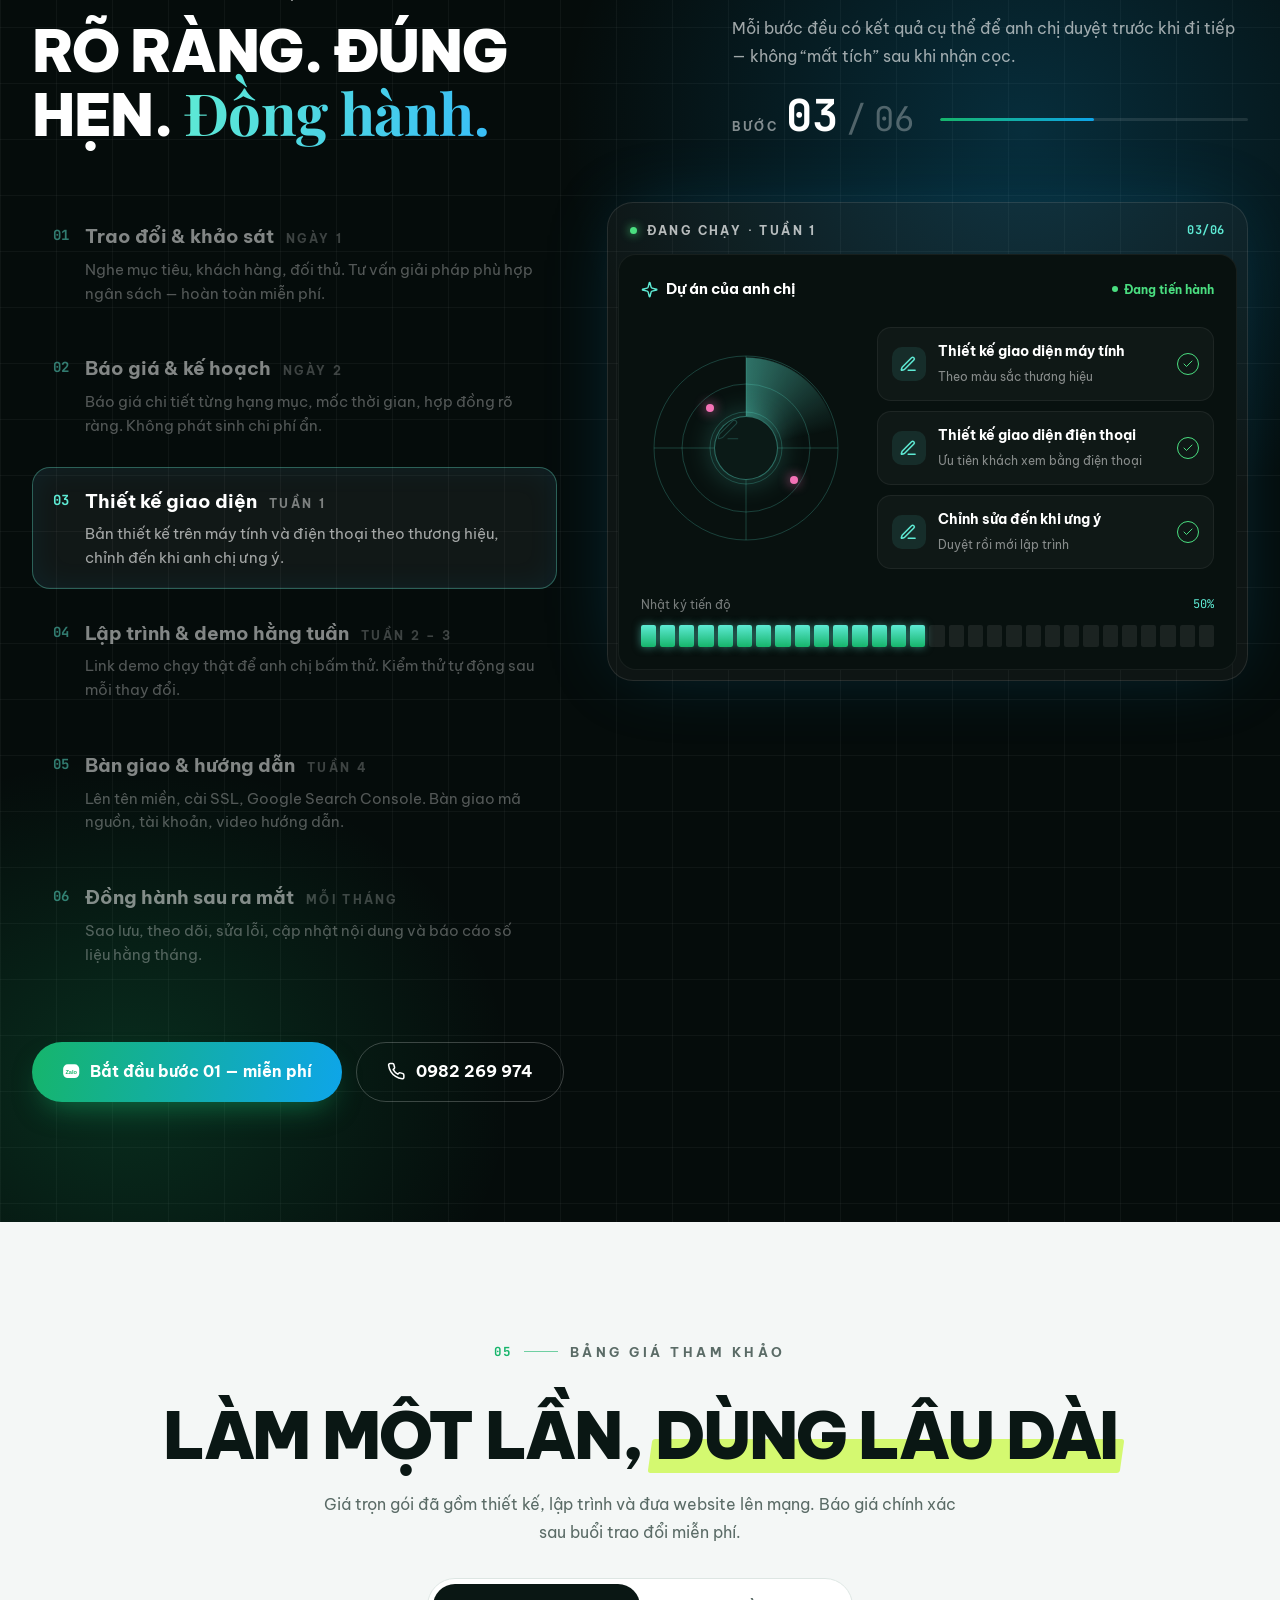
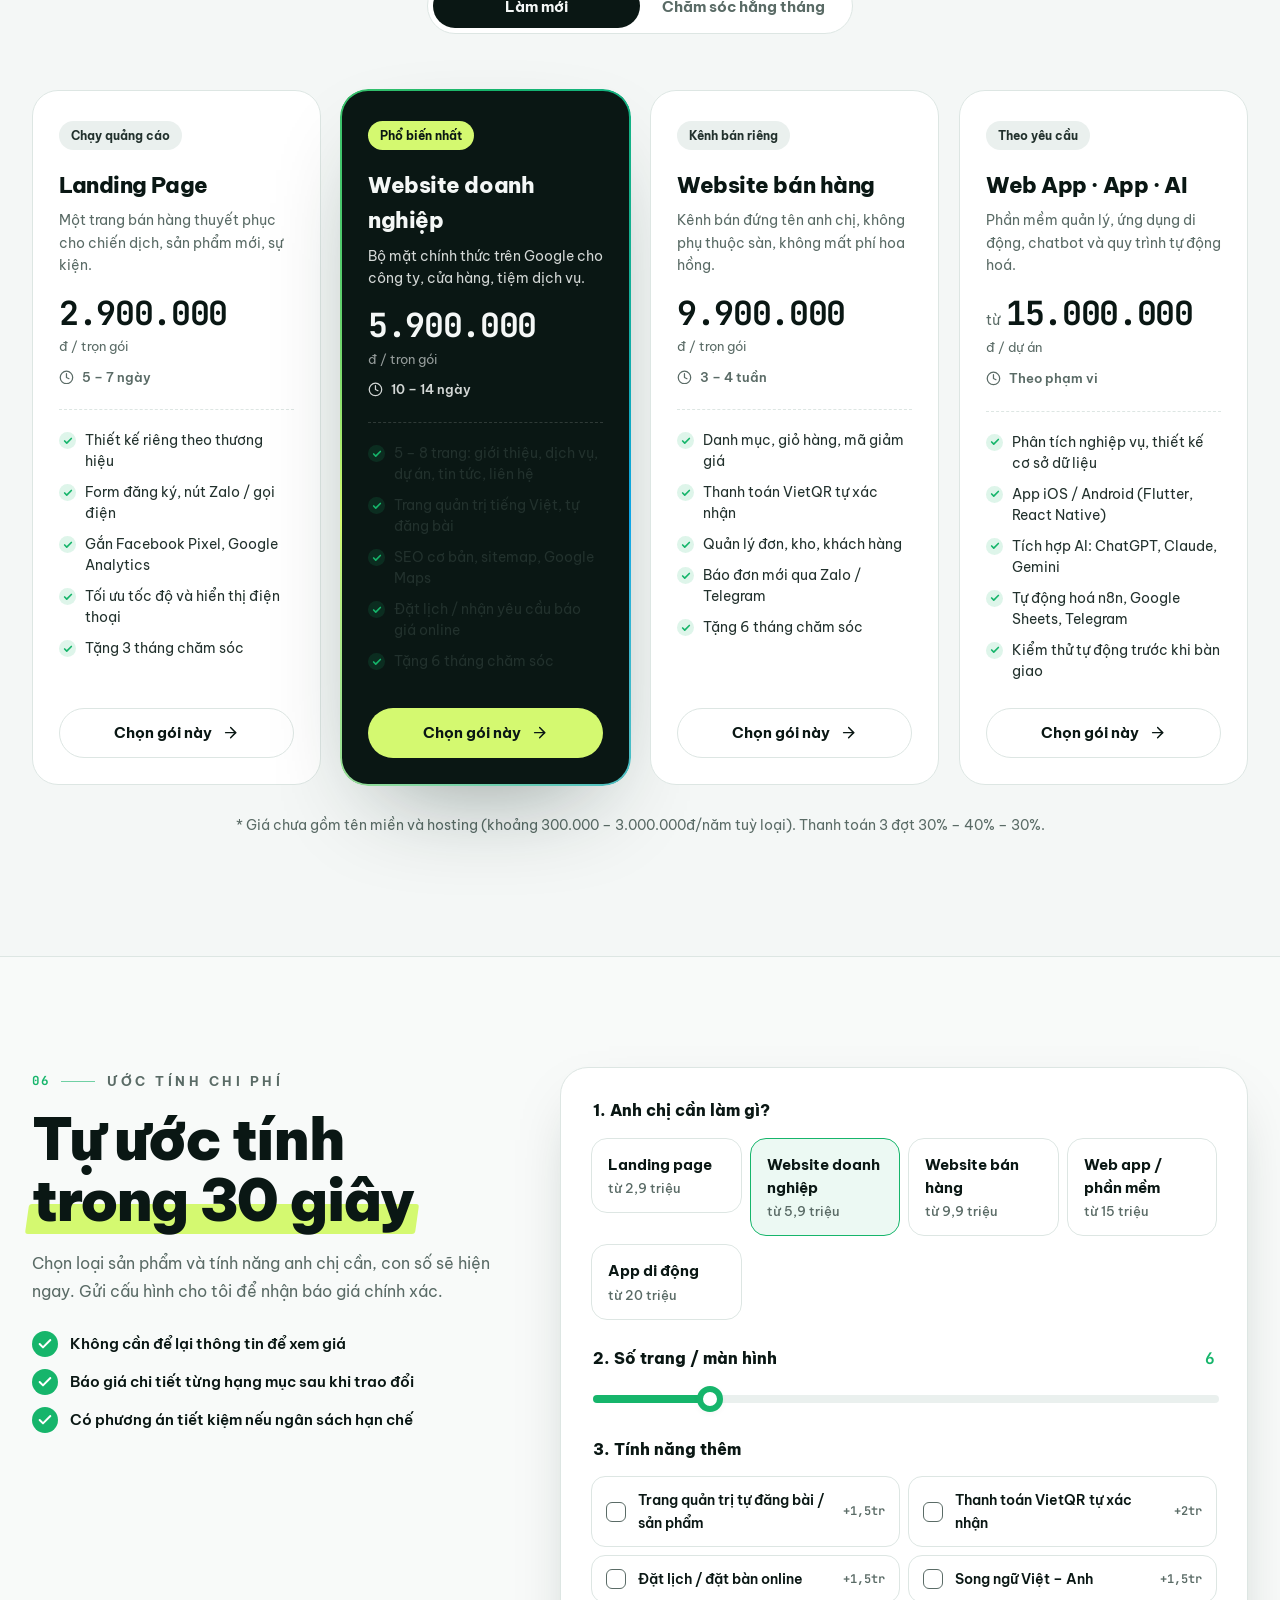
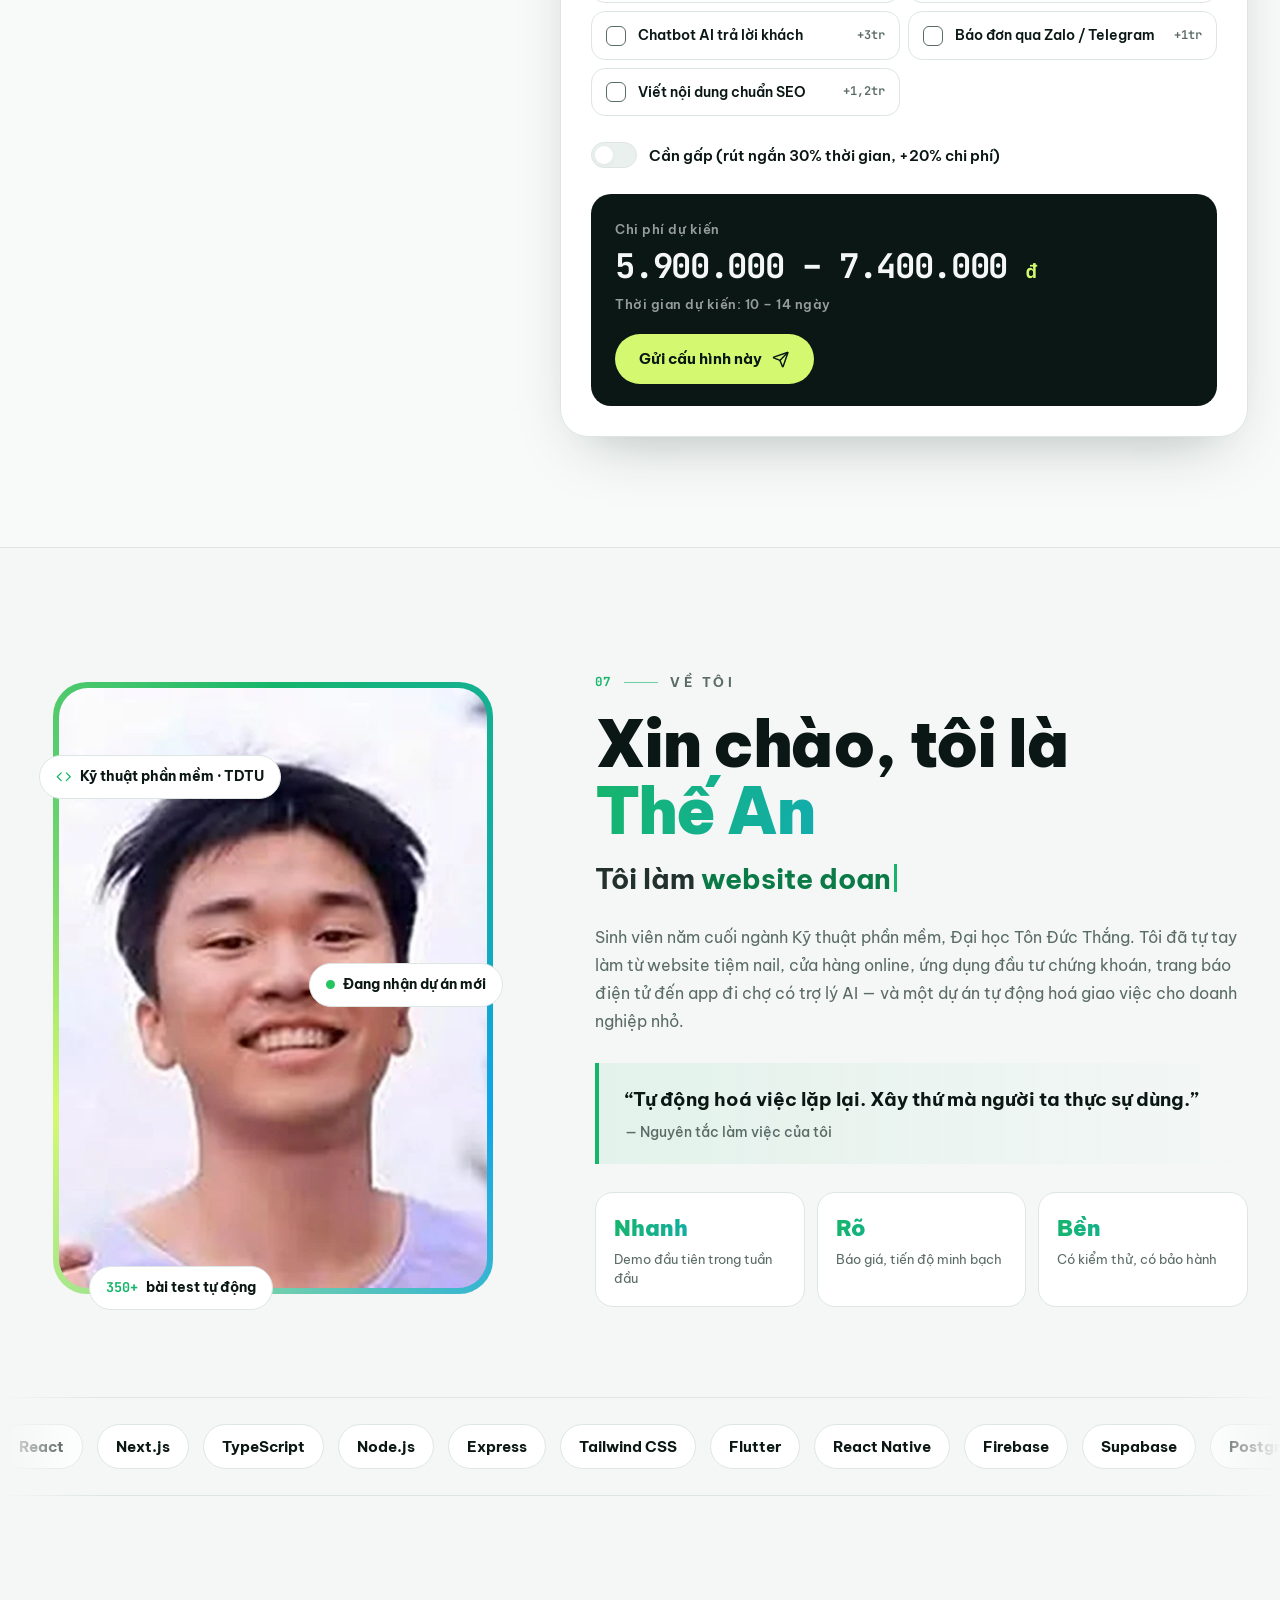
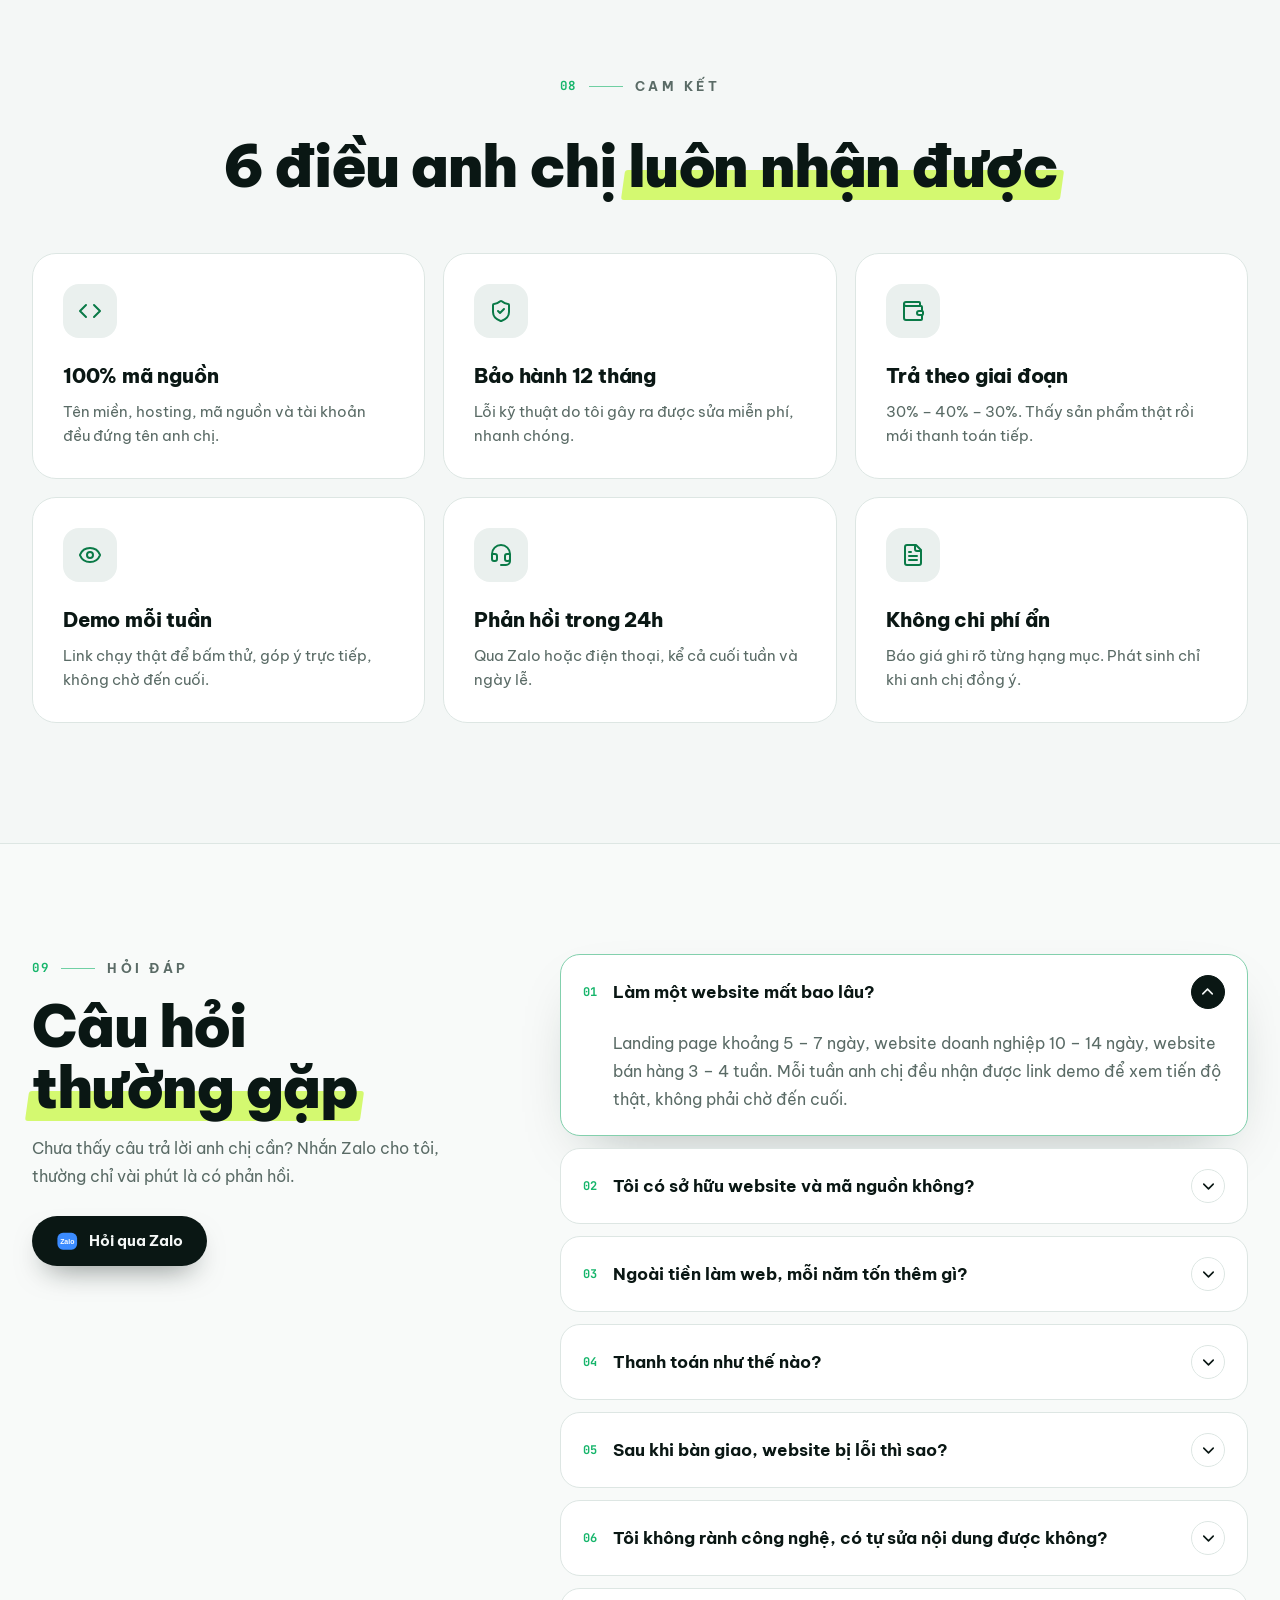
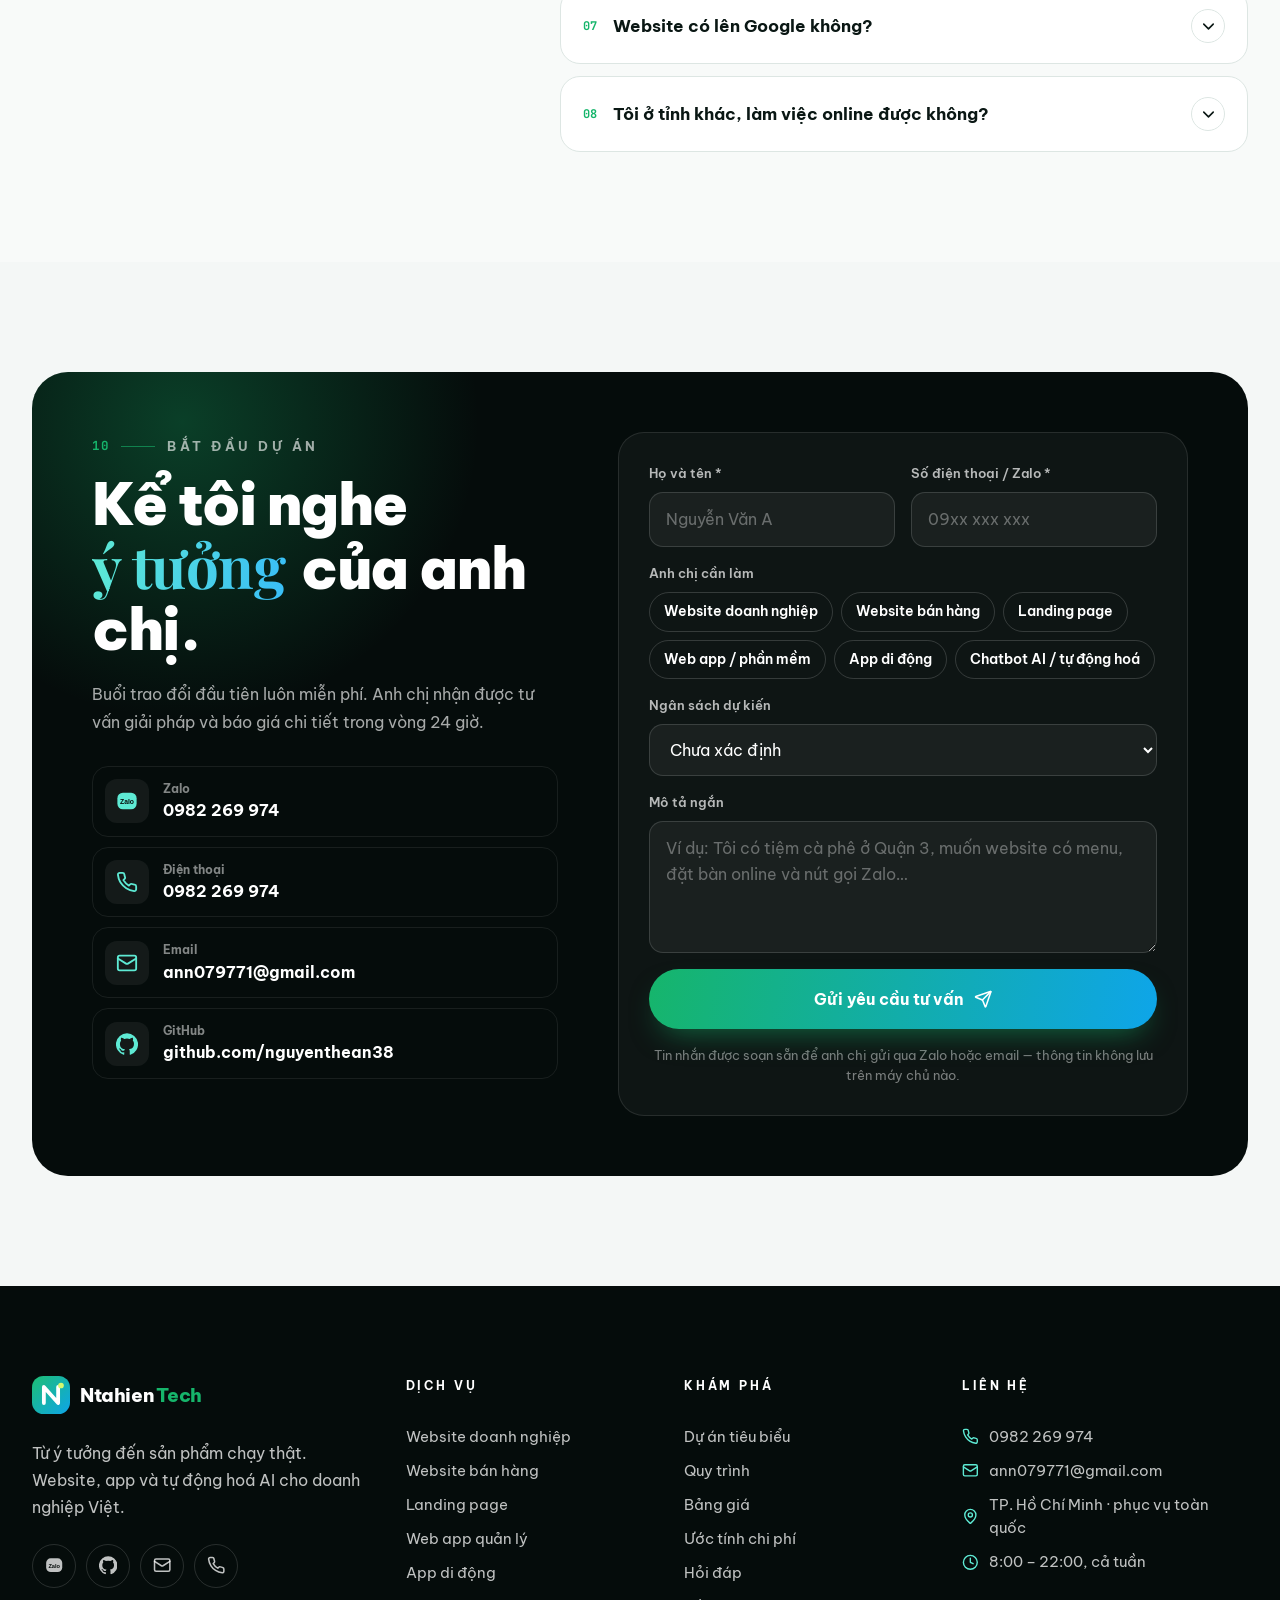
==== commit cf82bd97: "Thêm dự án Buy Me a Flower (nền tảng tặng hoa ủng hộ nhà sáng tạo), làm mới bộ nhớ đệm data.js" ====
--- a/index.html
+++ b/index.html
@@ -716,7 +716,7 @@
 
   <div class="toast" id="toast" role="status" aria-live="polite"></div>
 
-  <script src="assets/js/data.js?v=11"></script>
+  <script src="assets/js/data.js?v=12"></script>
   <script src="assets/js/cursor.js?v=3"></script>
   <script src="assets/js/main.js?v=8"></script>
 </body>
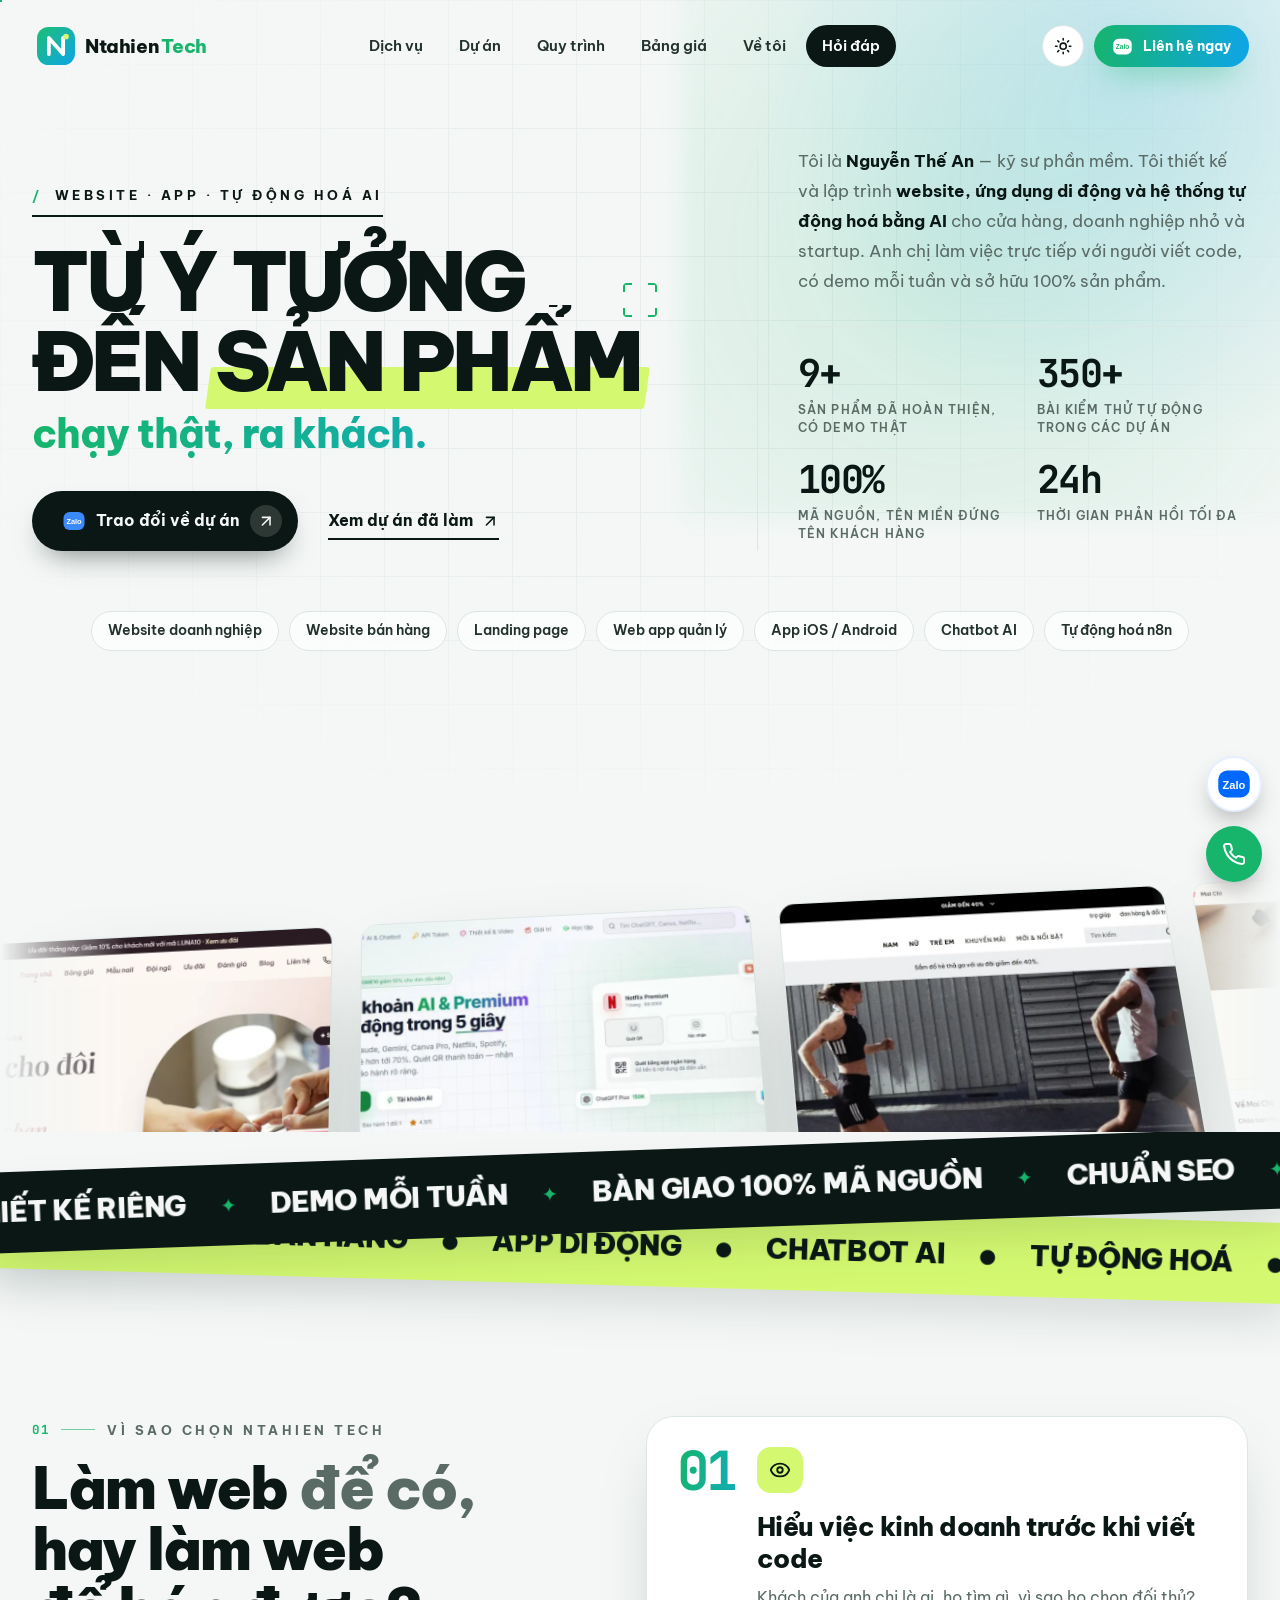
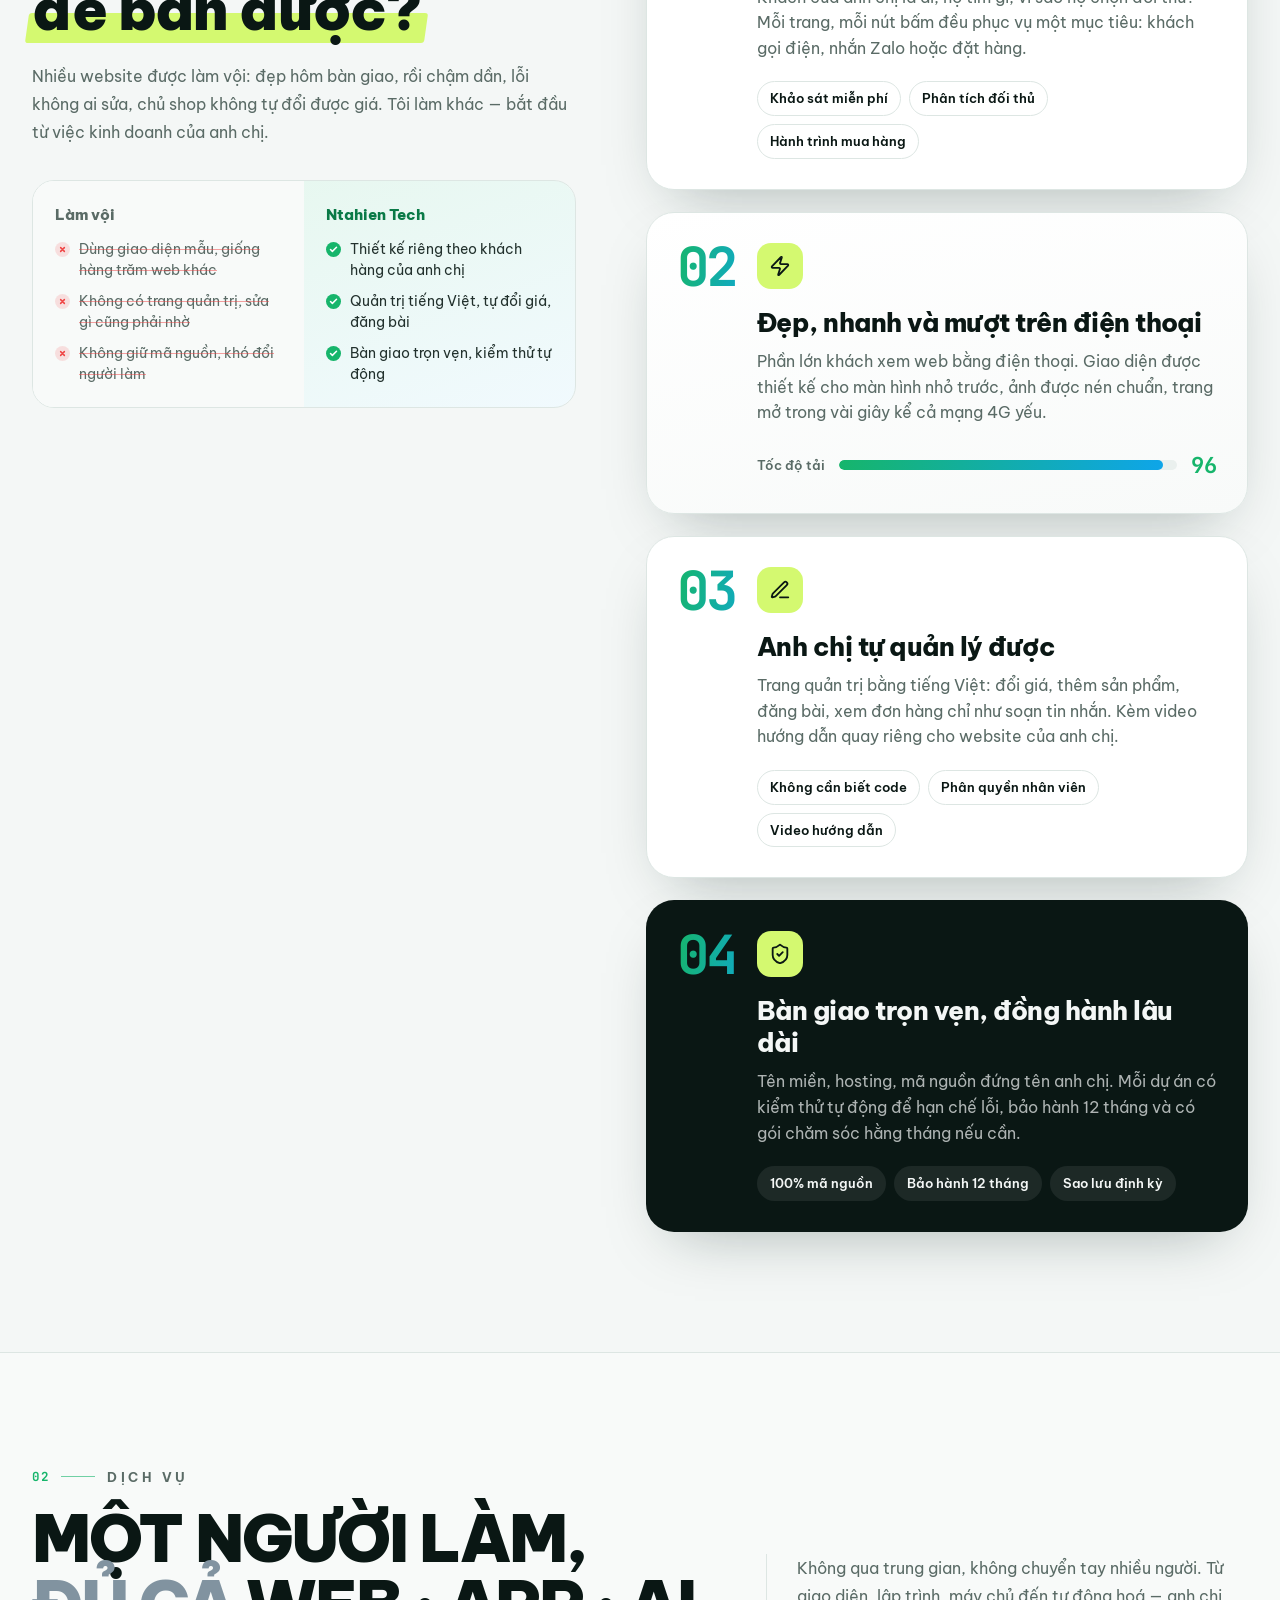
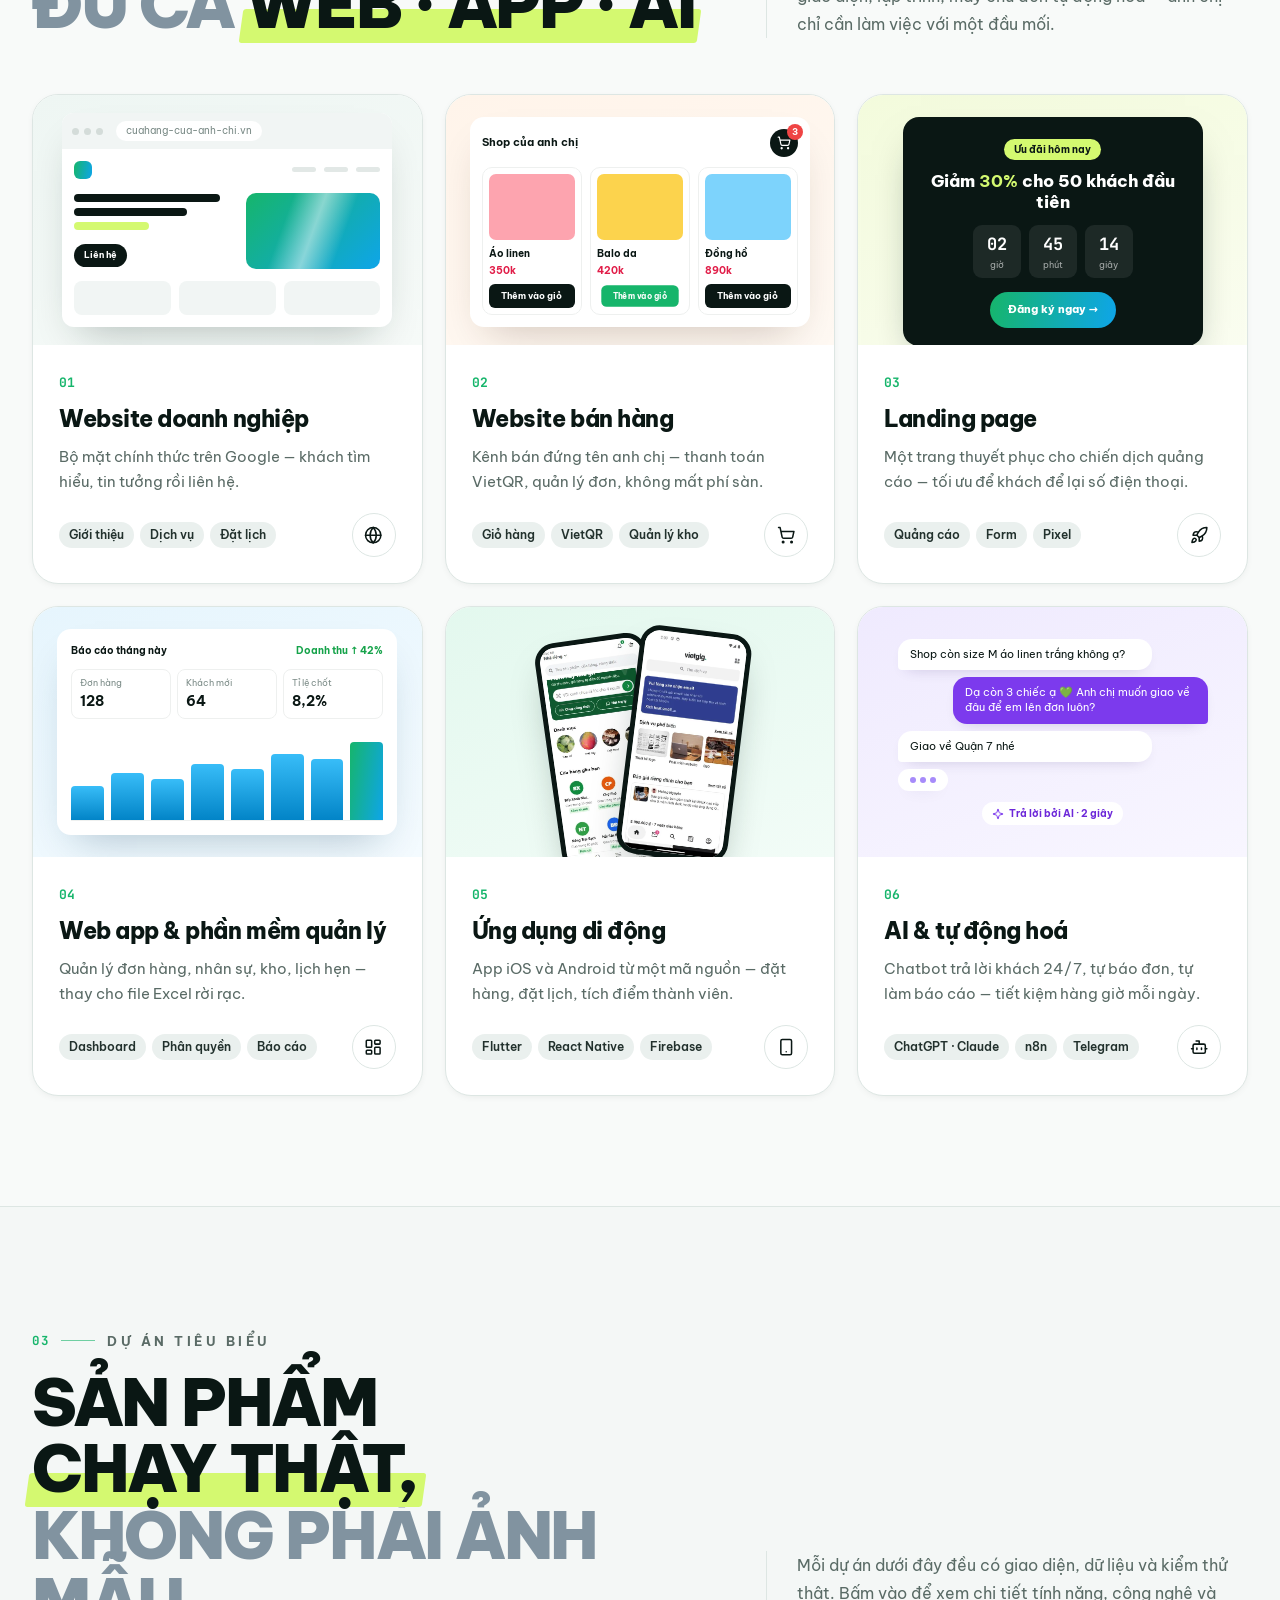
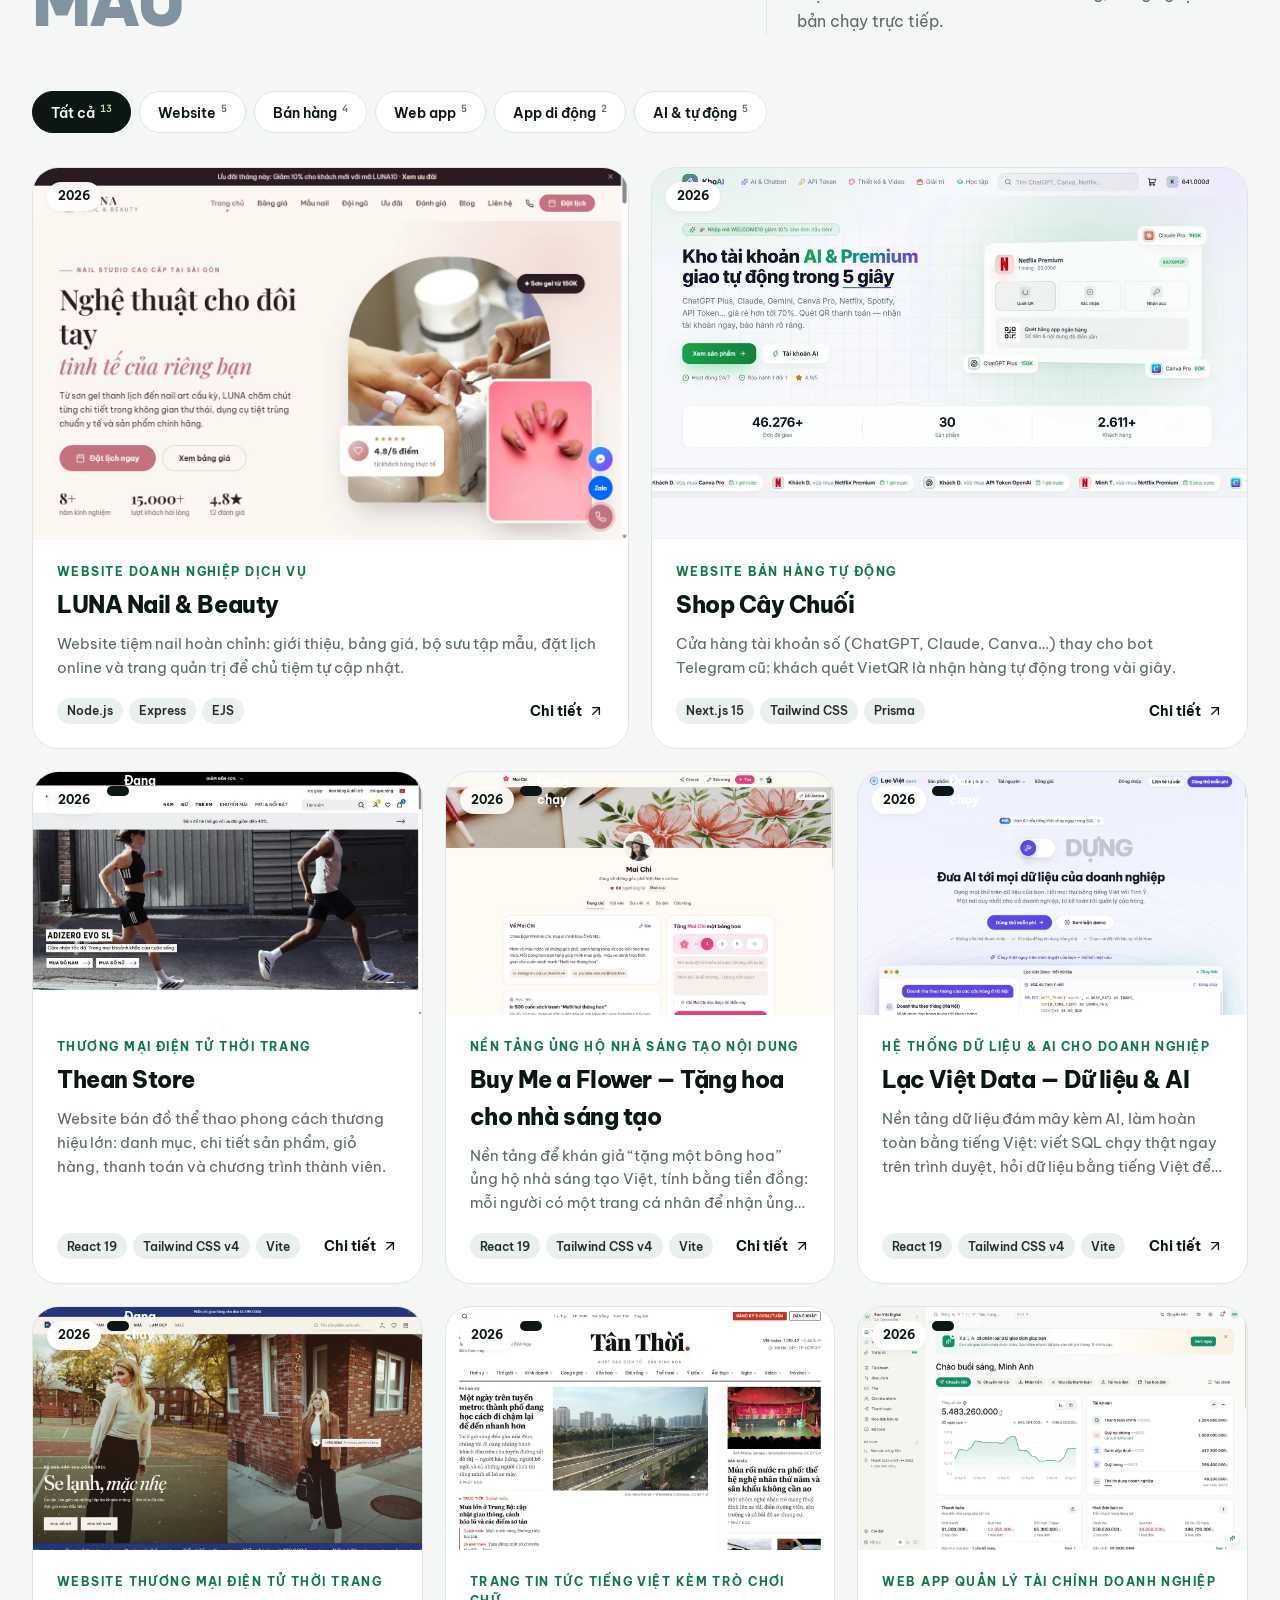
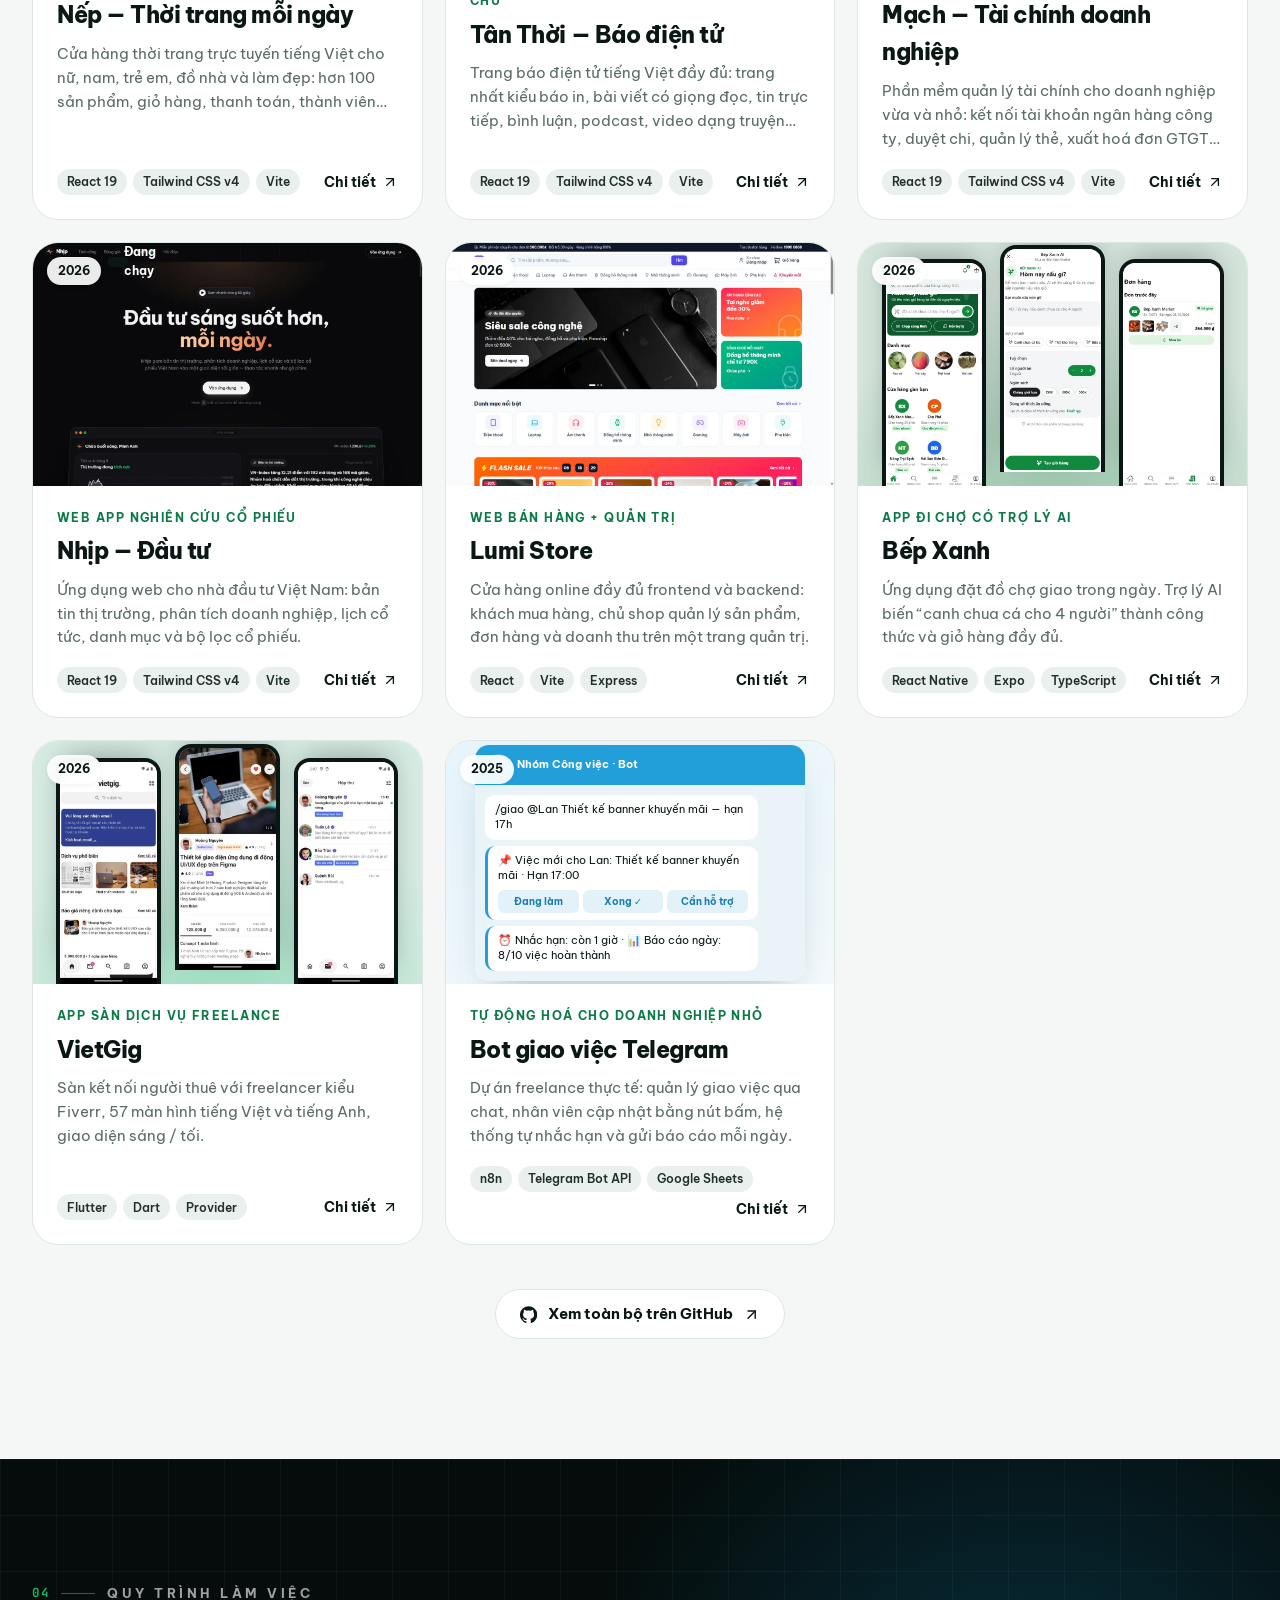
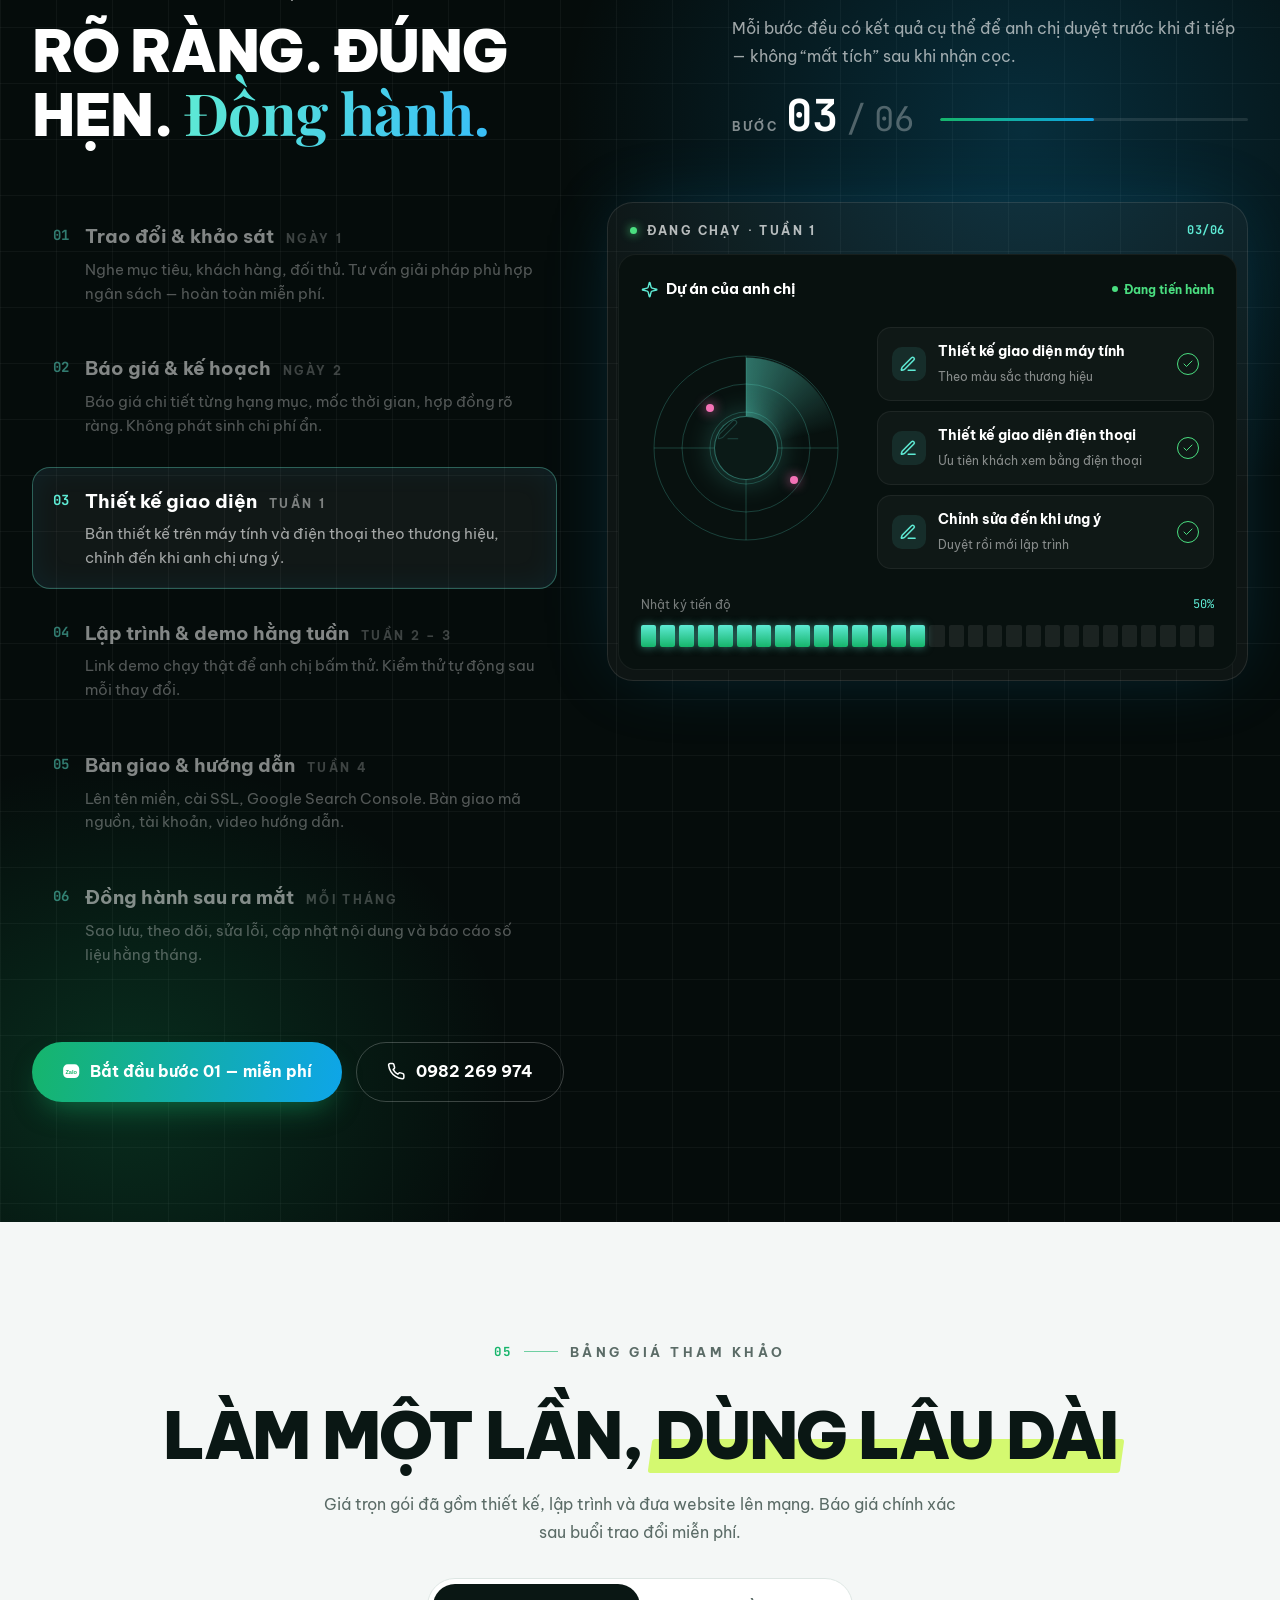
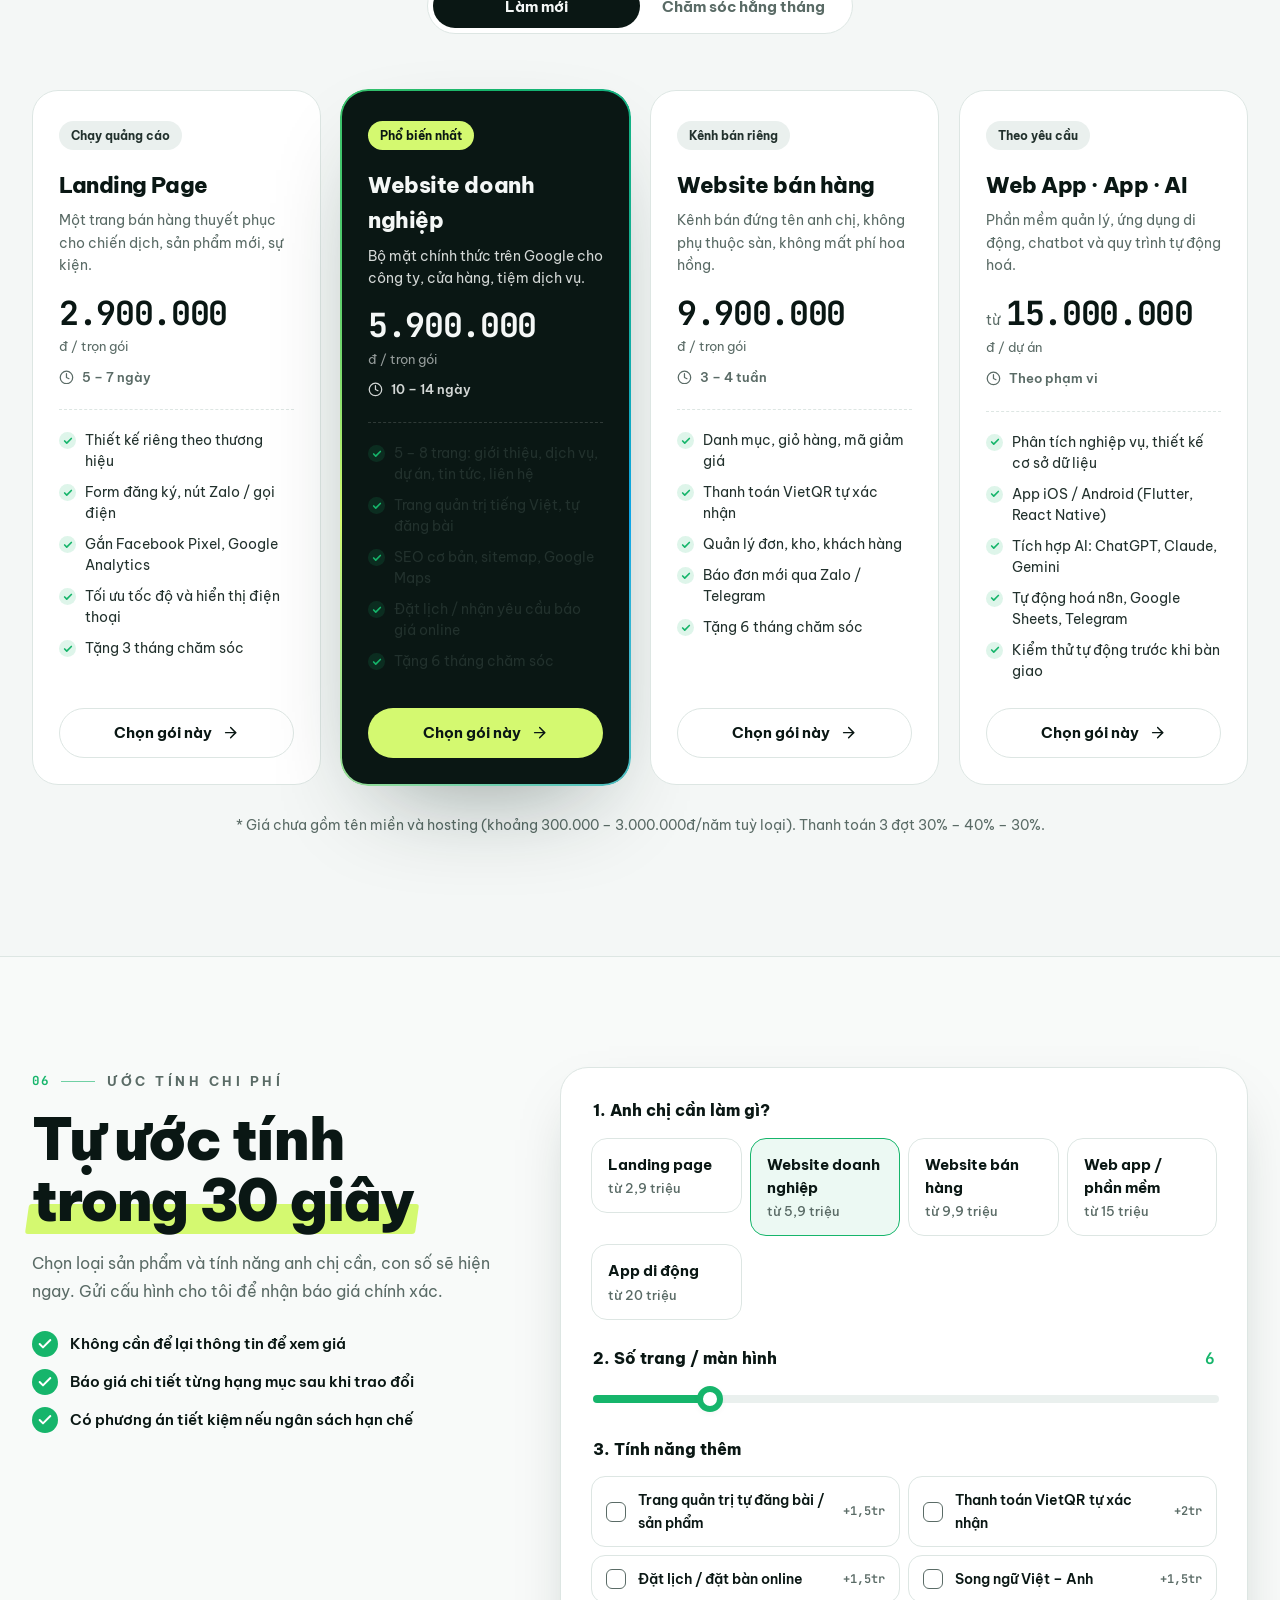
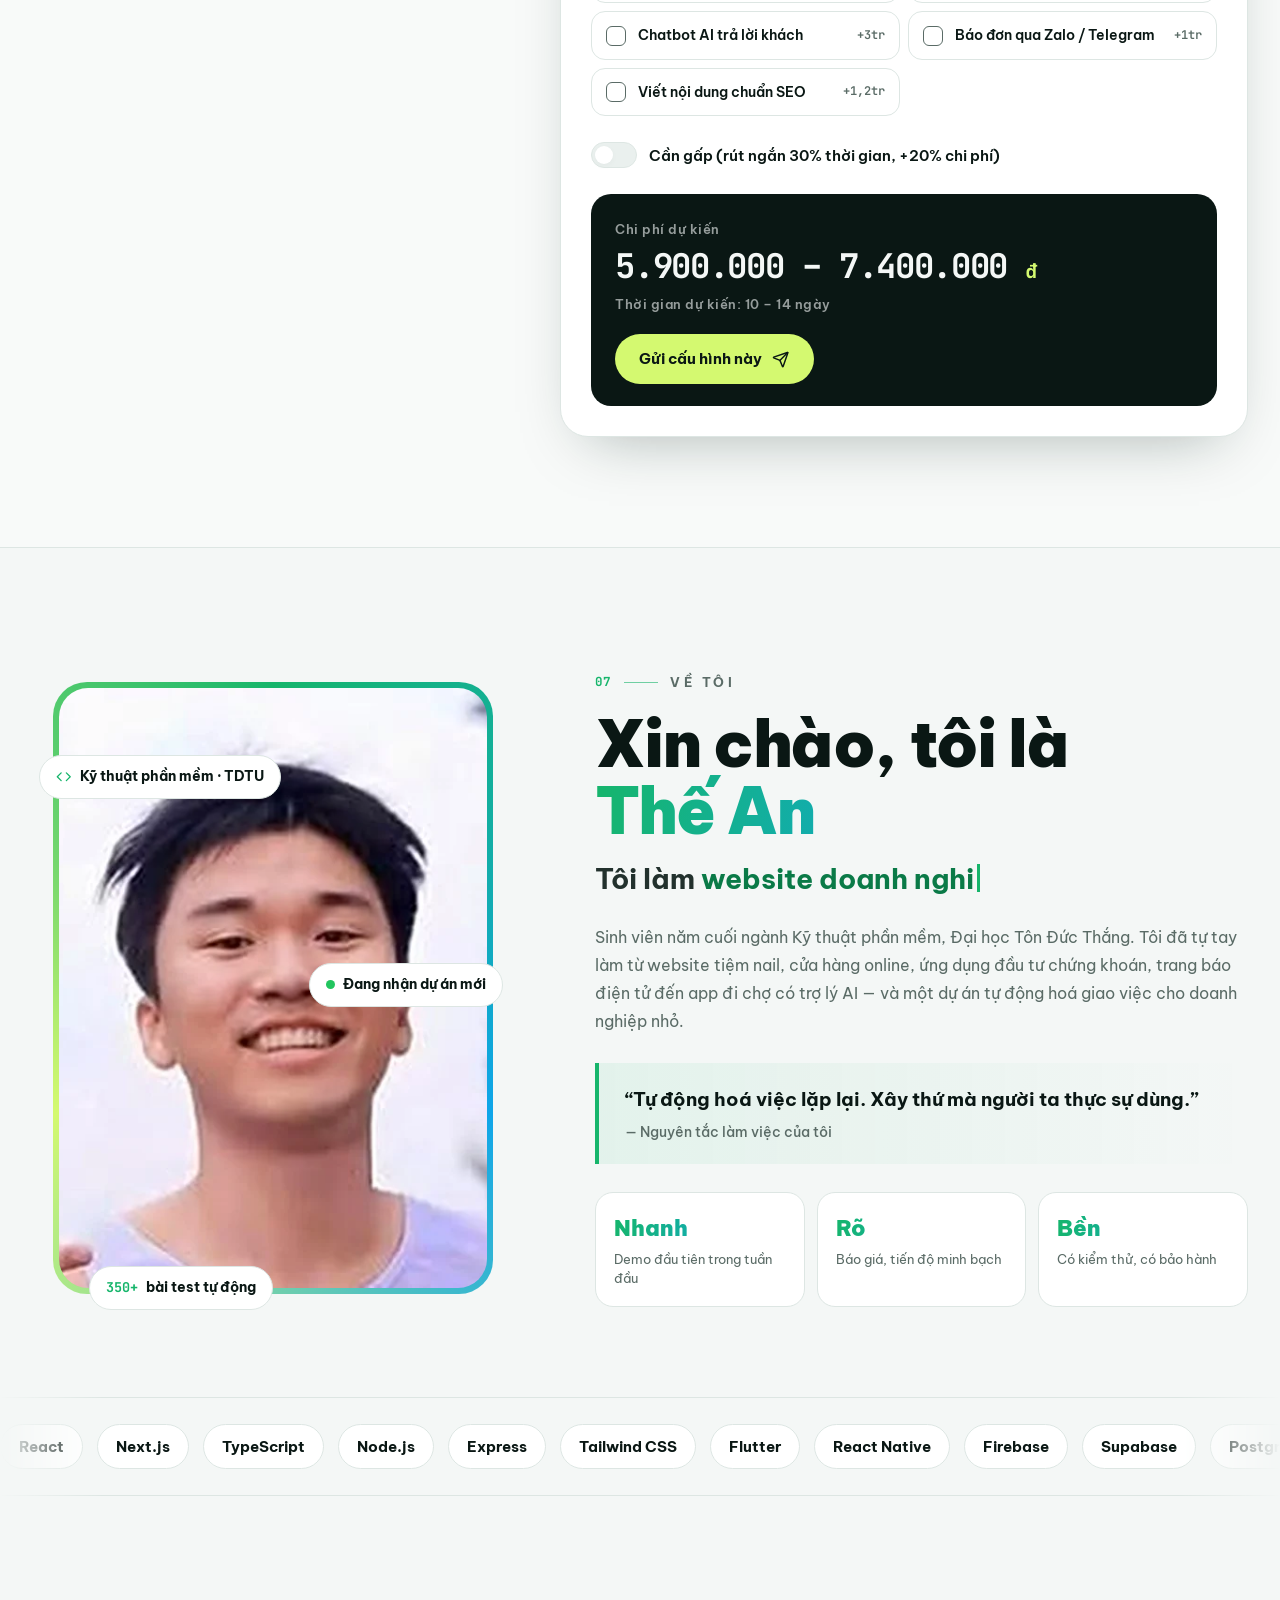
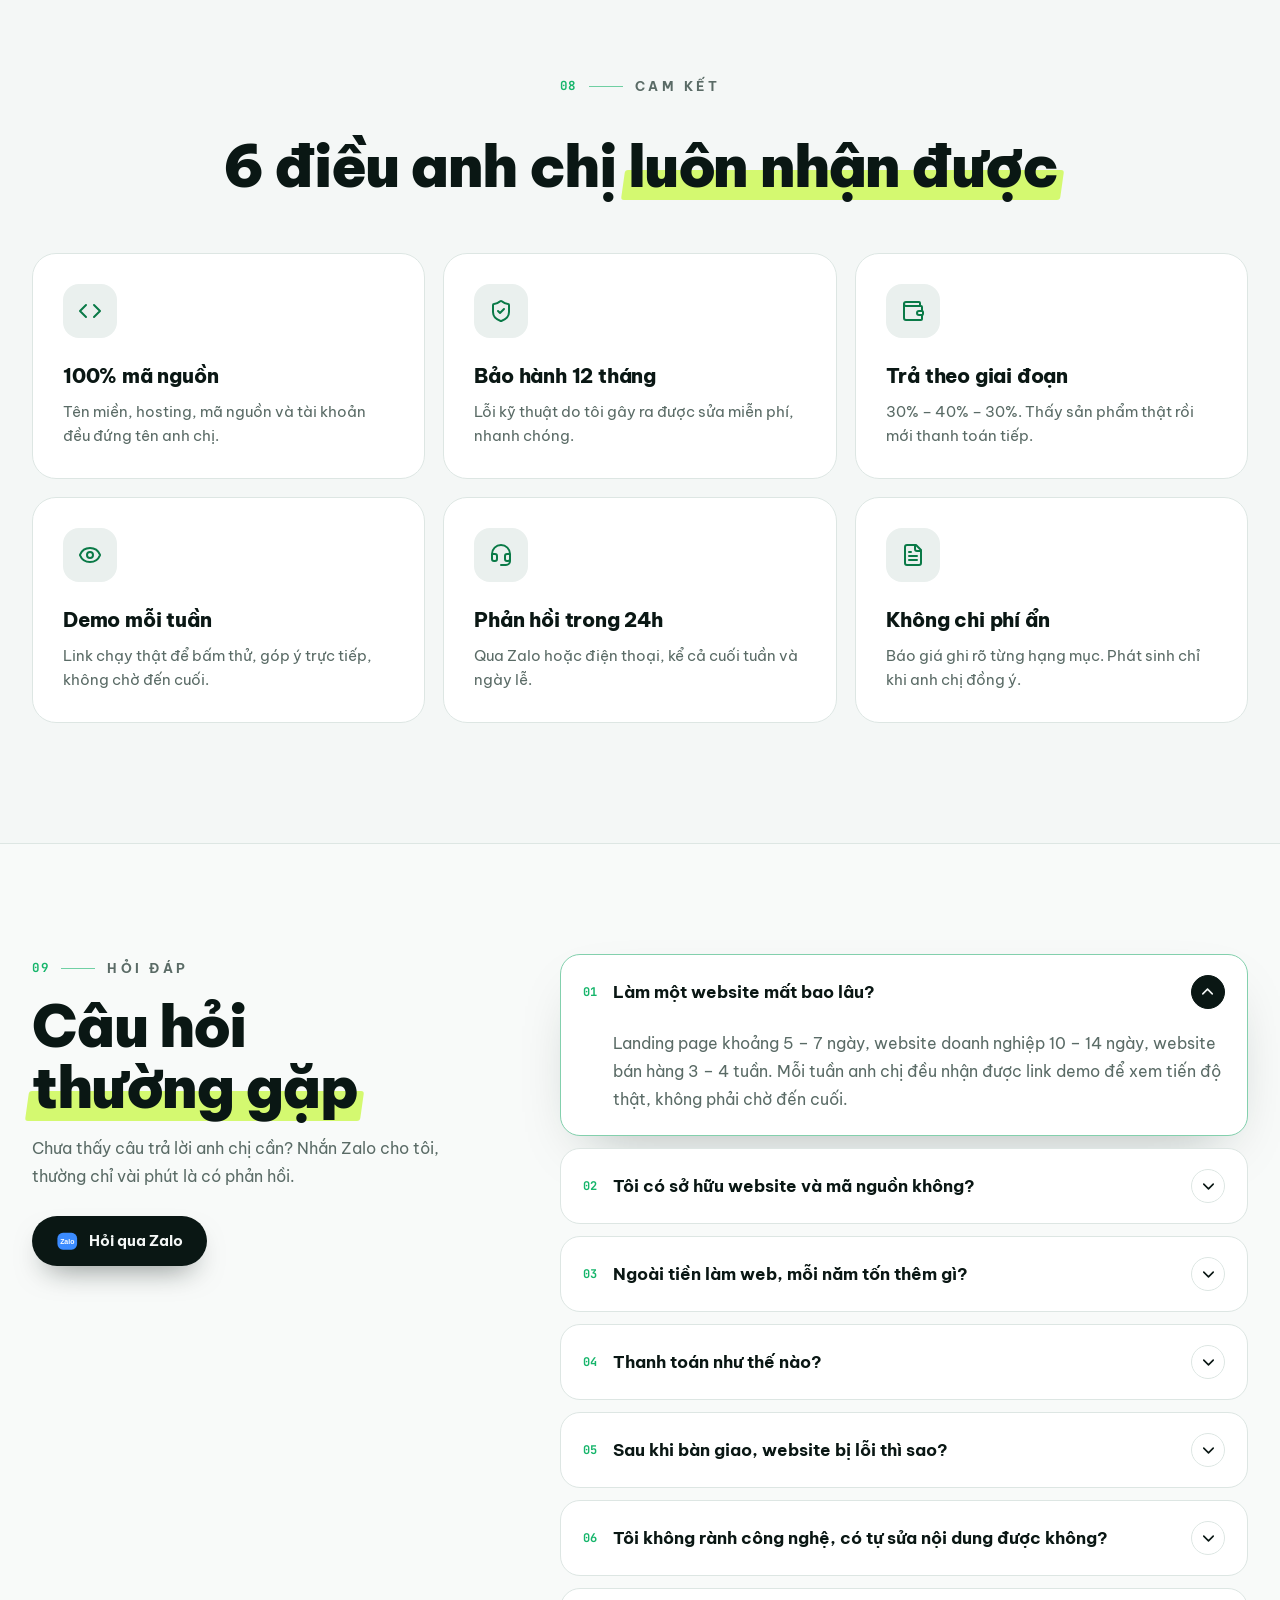
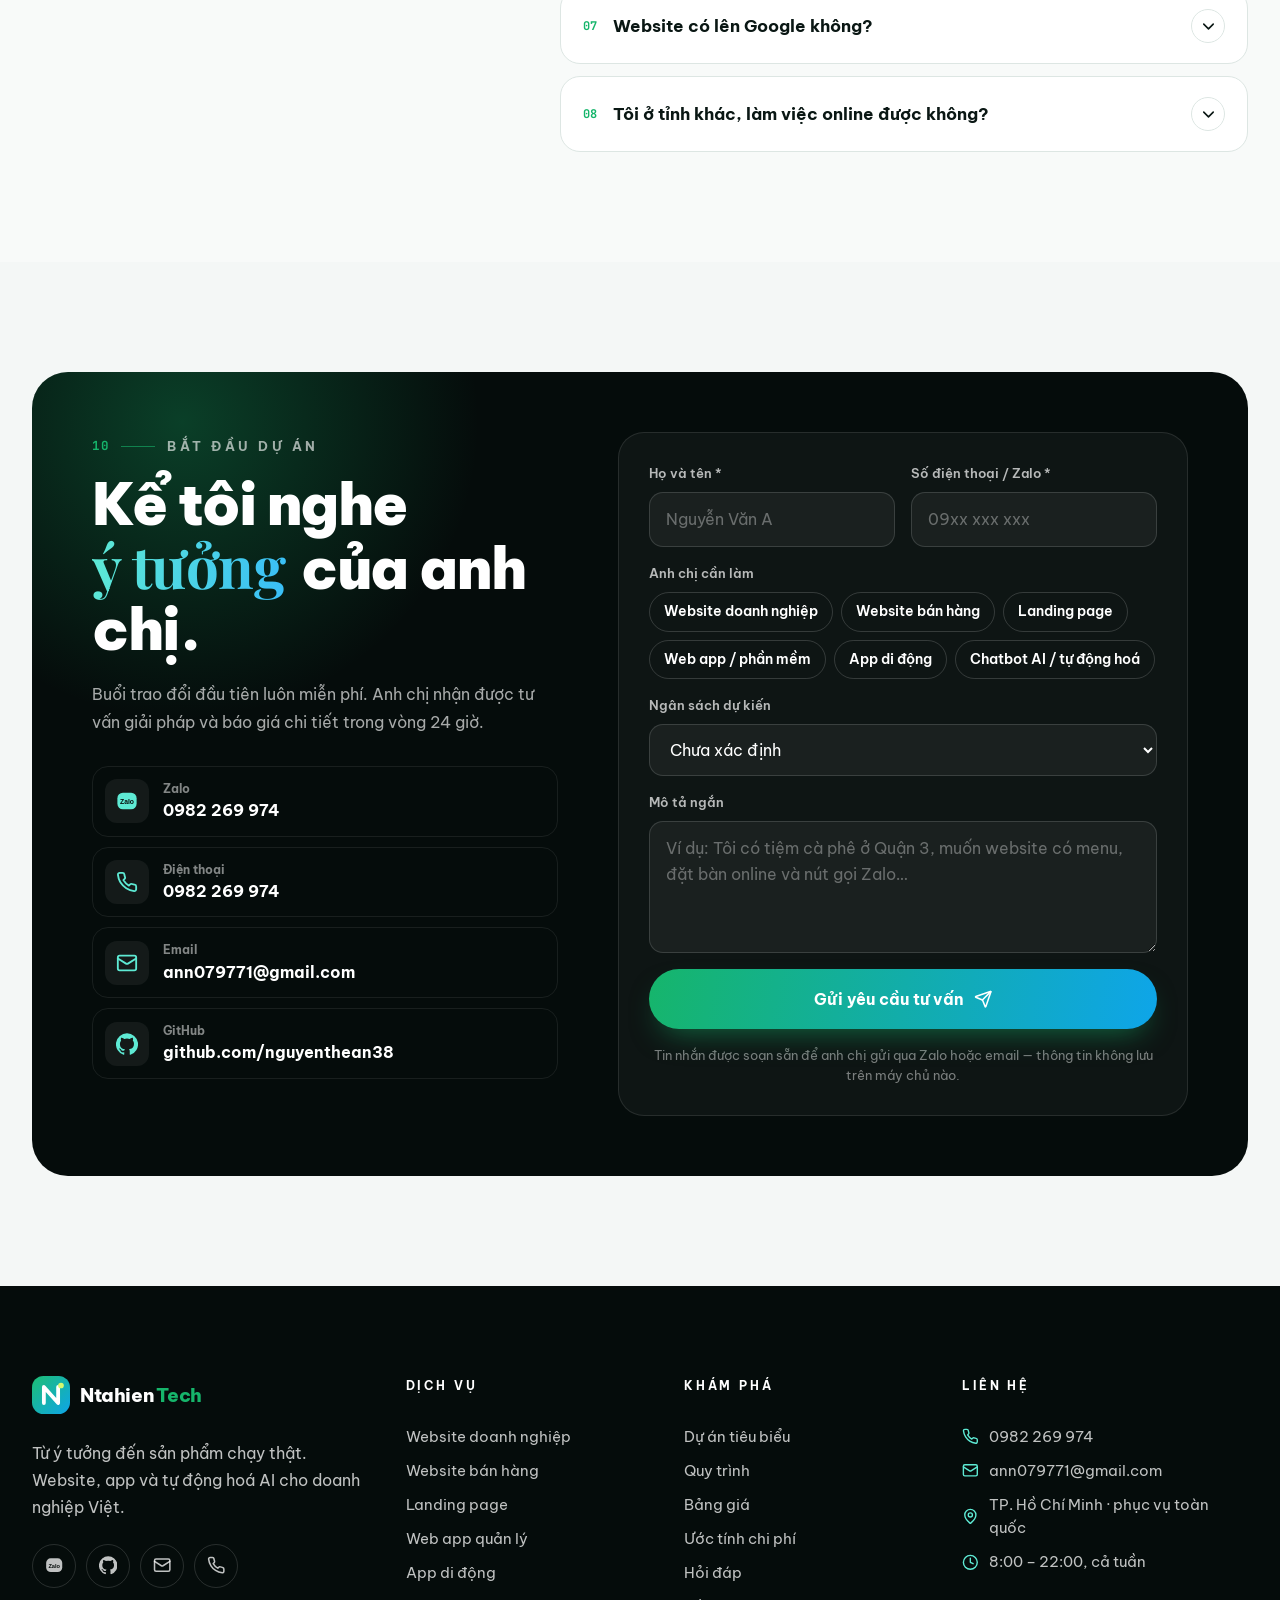
==== commit a6cdf6e8: "Thêm link xem trực tiếp cho dự án Buy Me a Flower (buymeaflower.vercel.app)" ====
--- a/index.html
+++ b/index.html
@@ -716,7 +716,7 @@
 
   <div class="toast" id="toast" role="status" aria-live="polite"></div>
 
-  <script src="assets/js/data.js?v=12"></script>
+  <script src="assets/js/data.js?v=13"></script>
   <script src="assets/js/cursor.js?v=3"></script>
   <script src="assets/js/main.js?v=8"></script>
 </body>
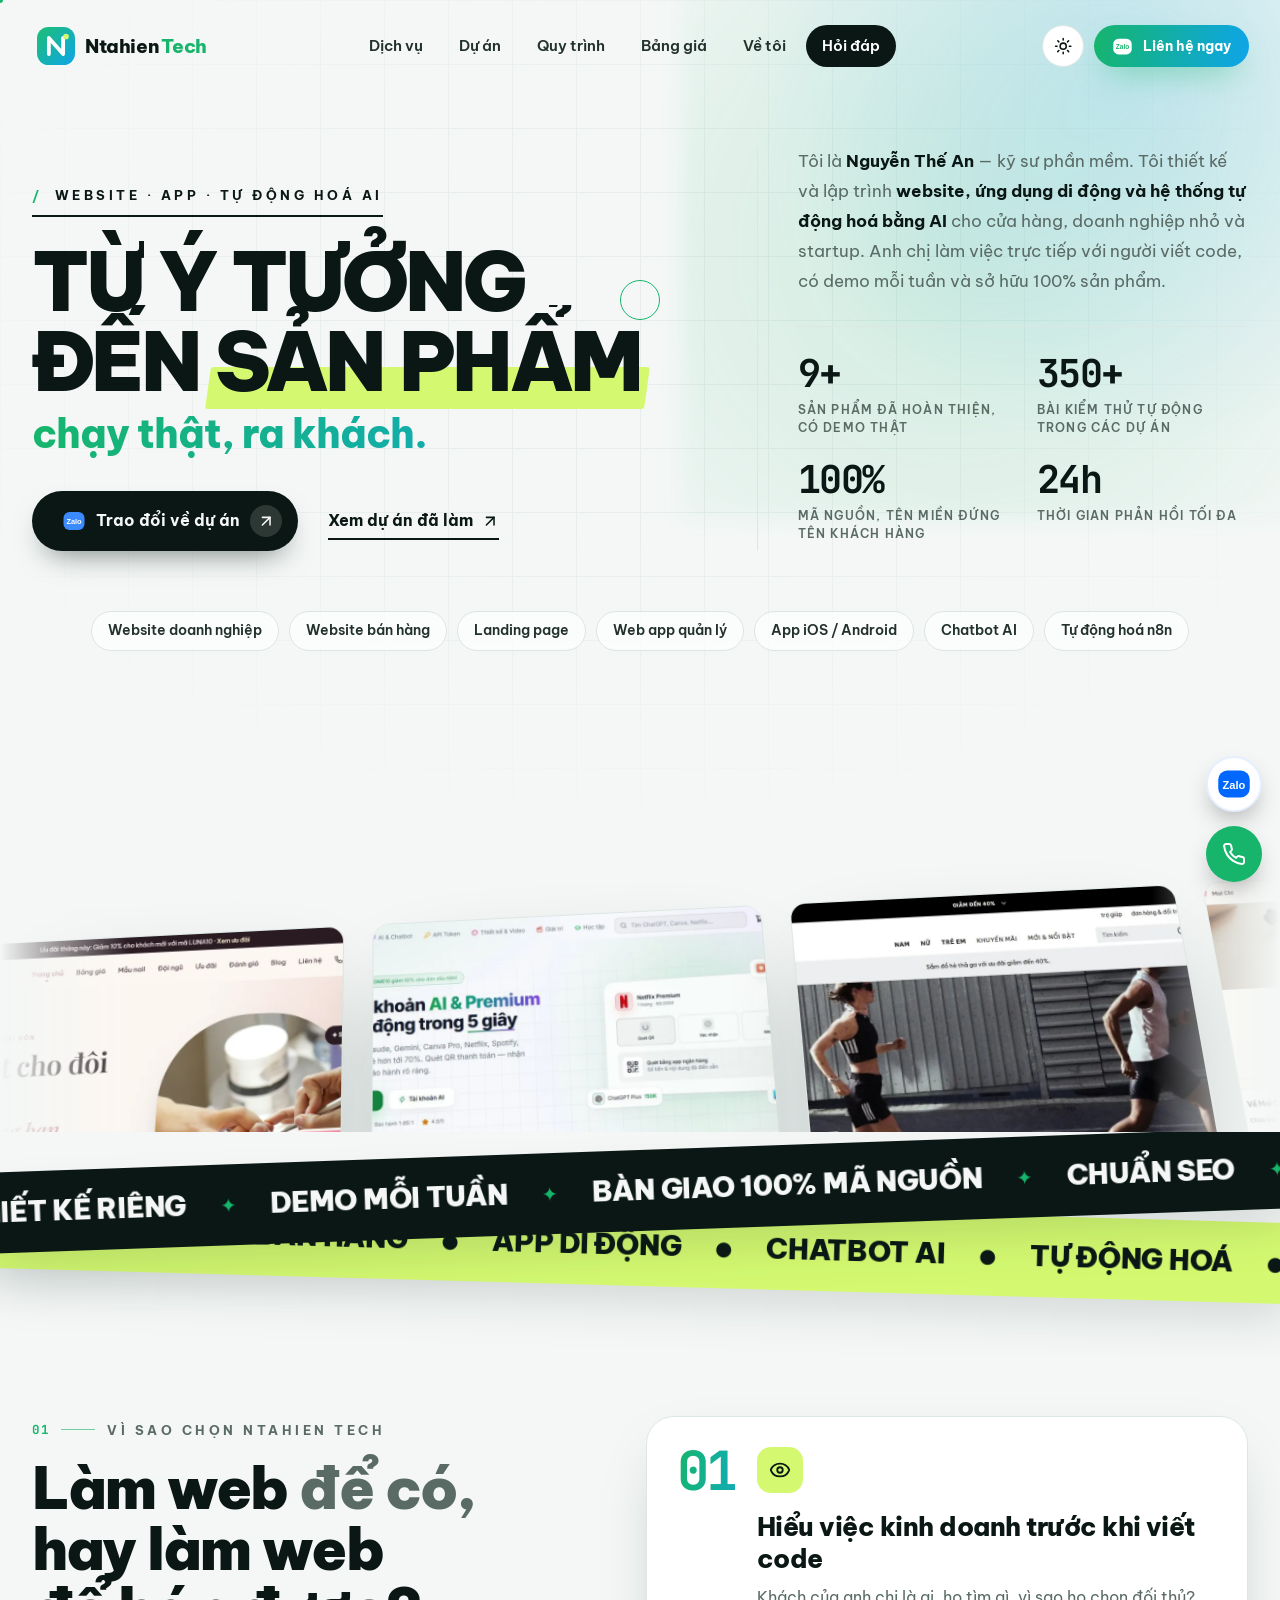
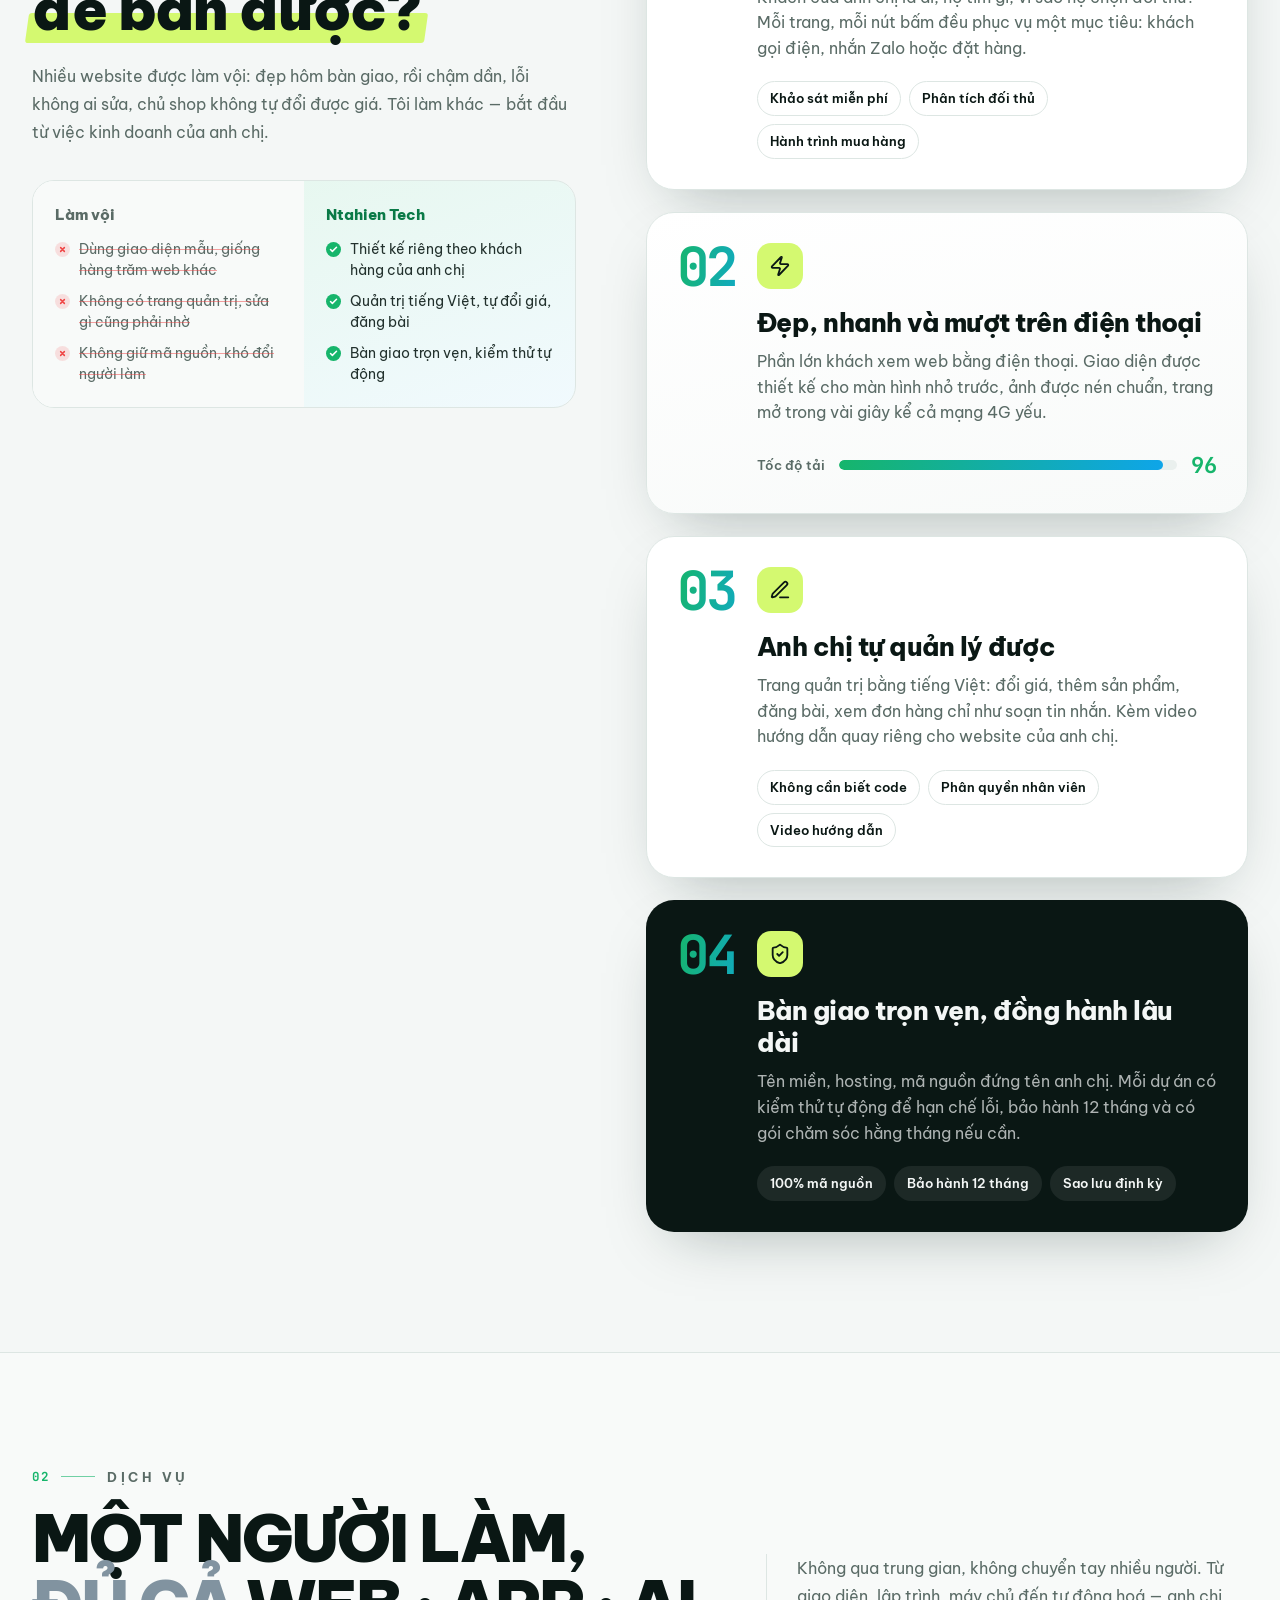
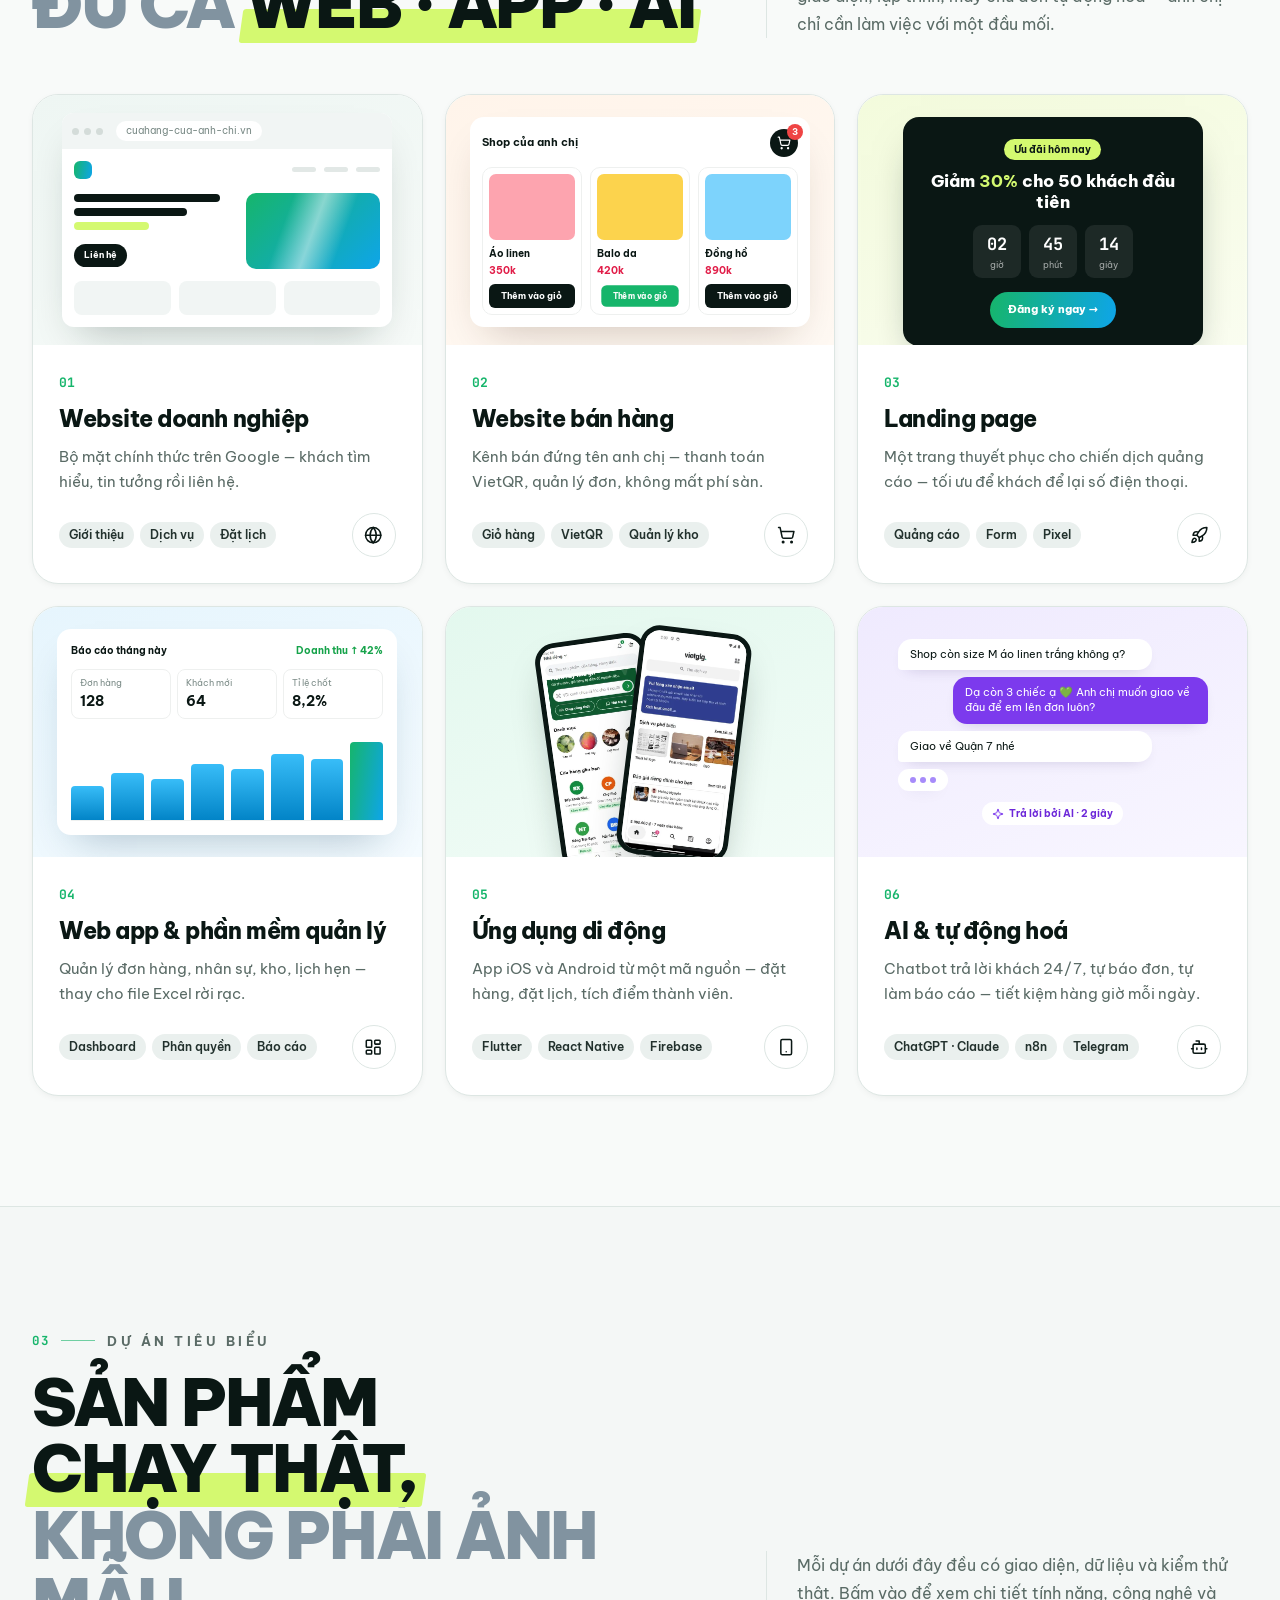
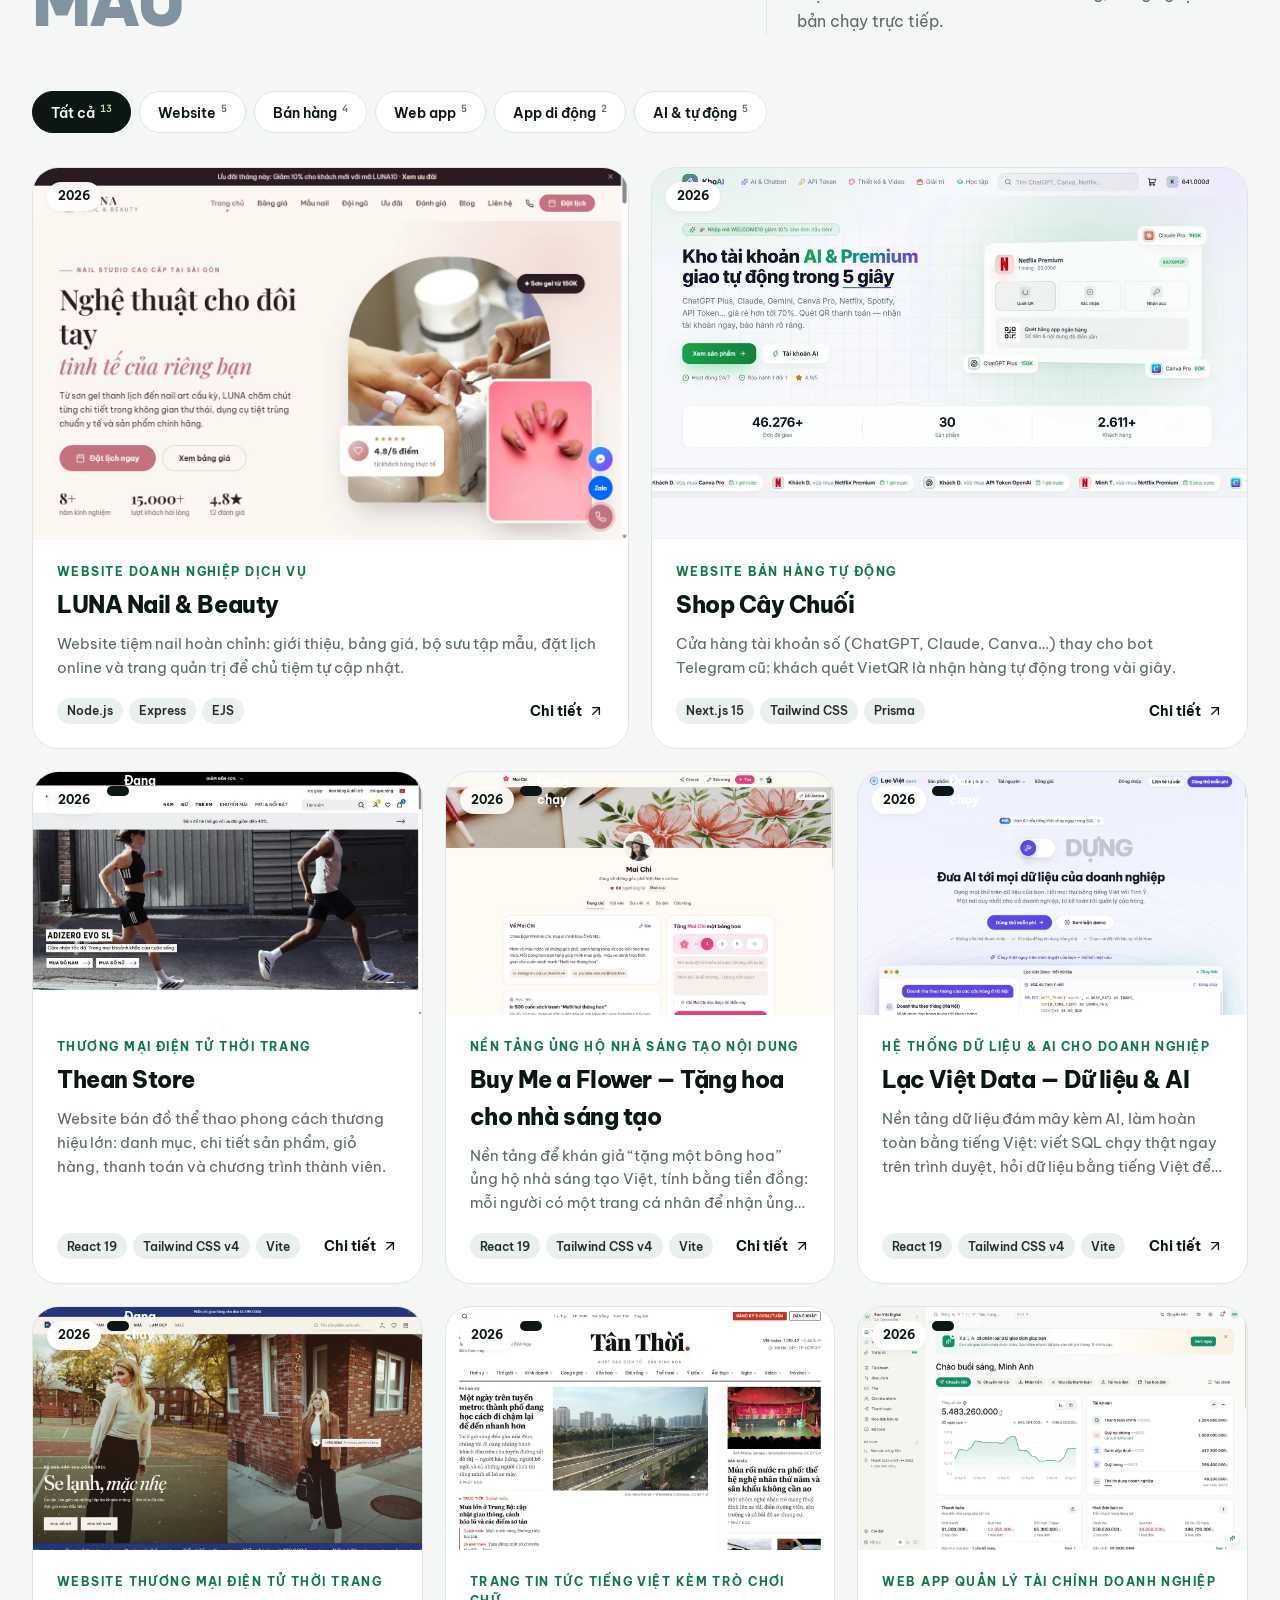
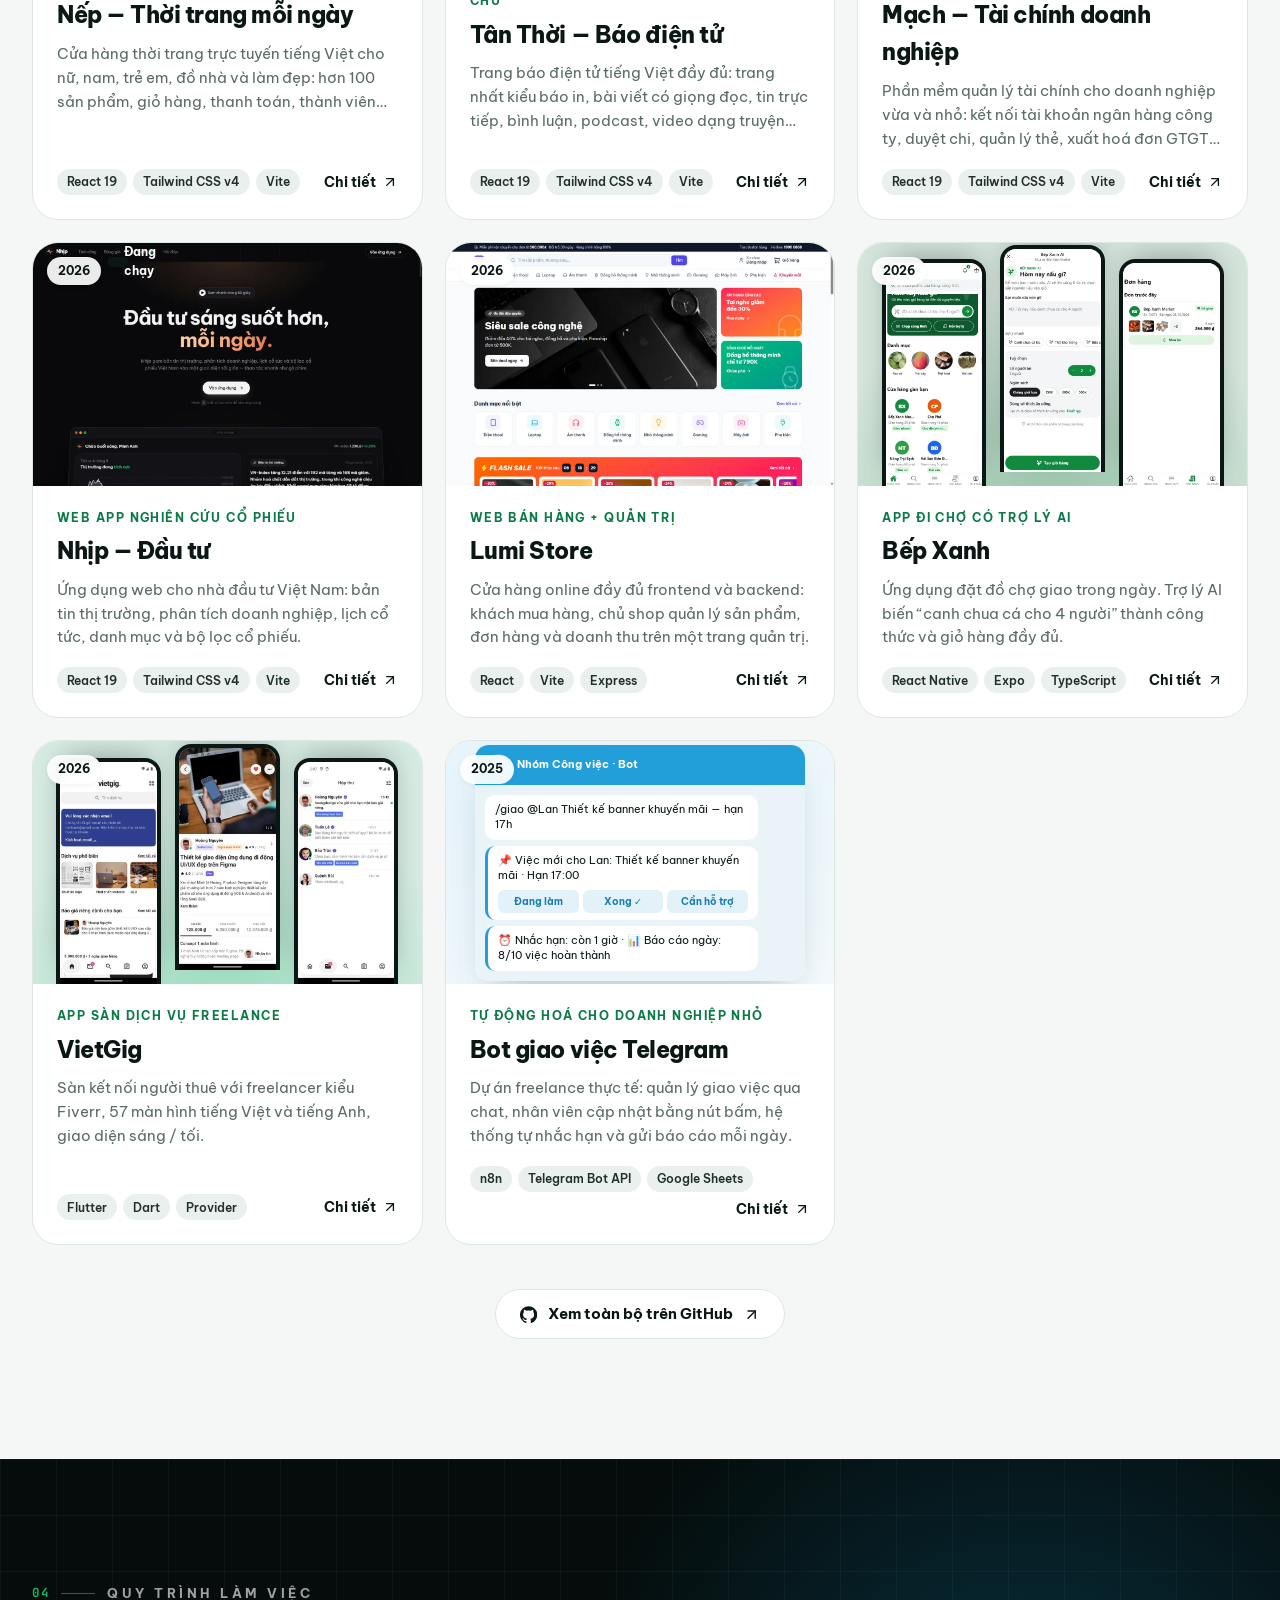
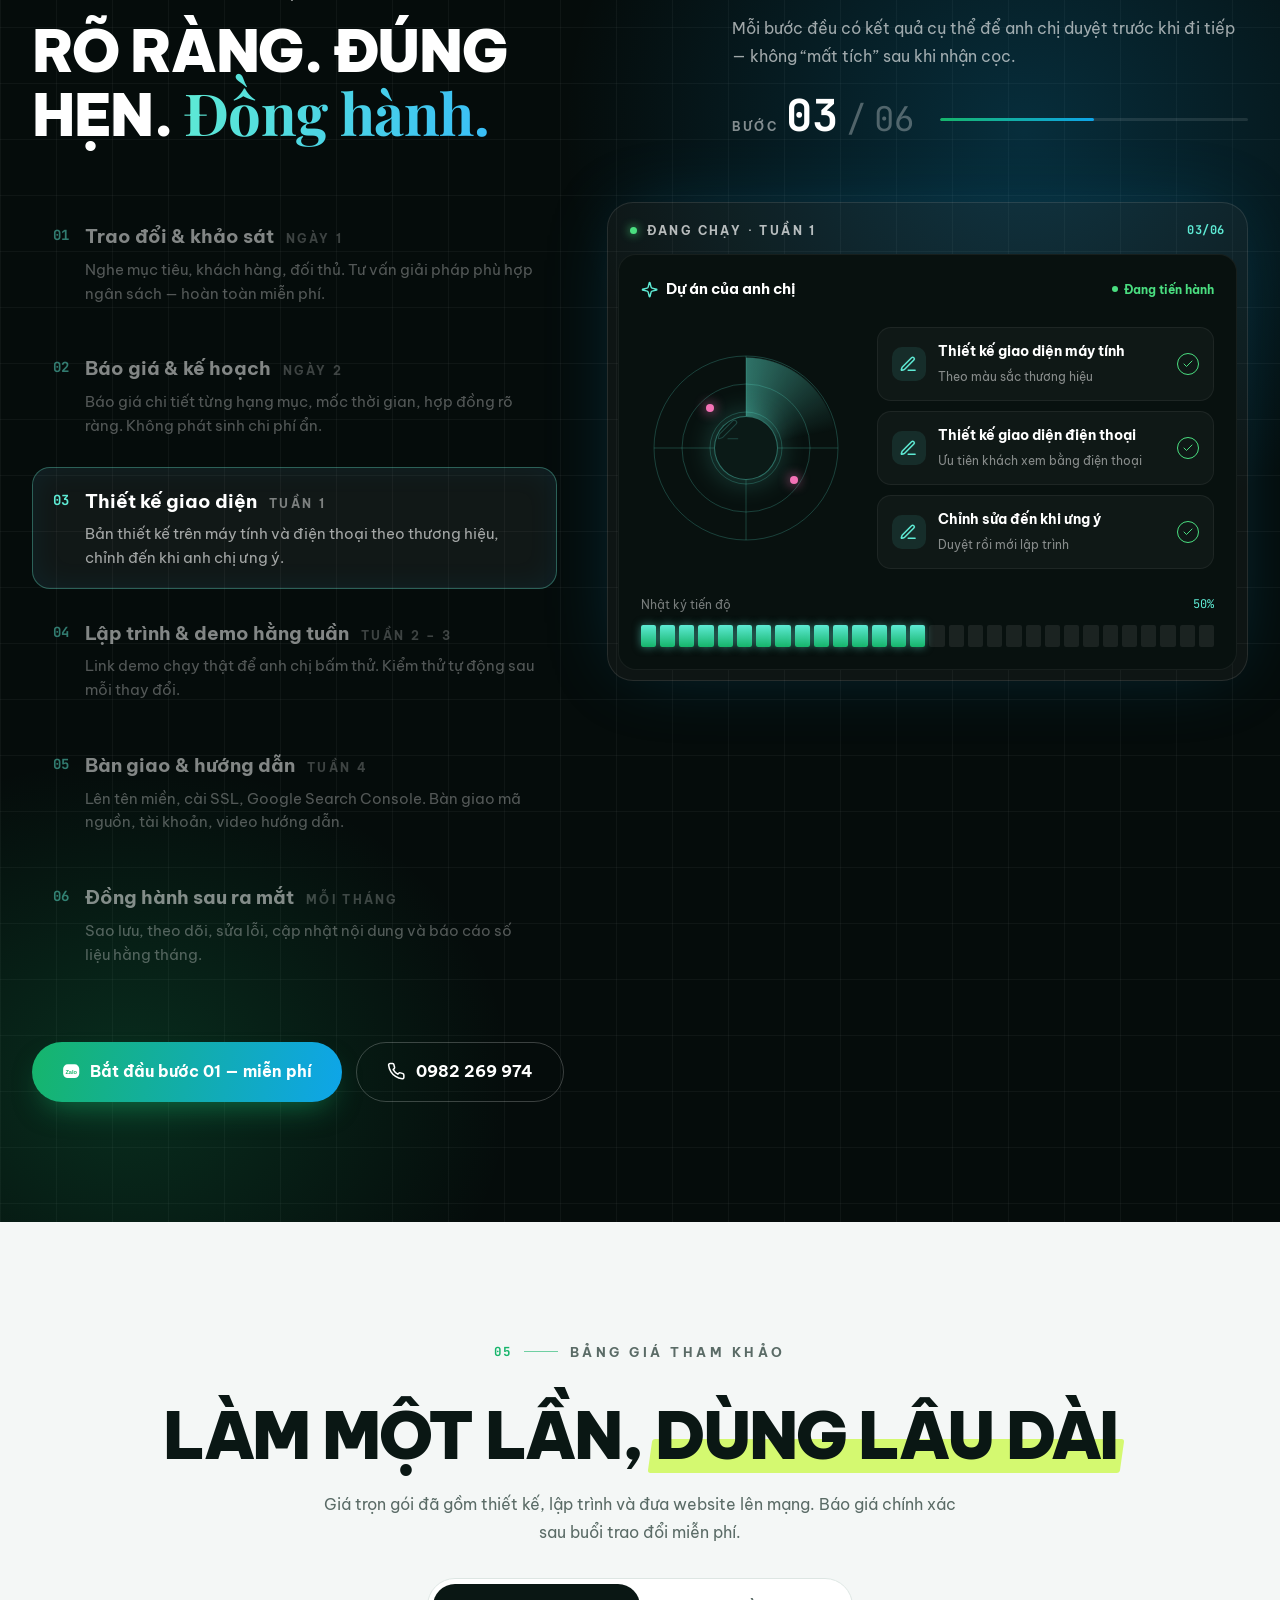
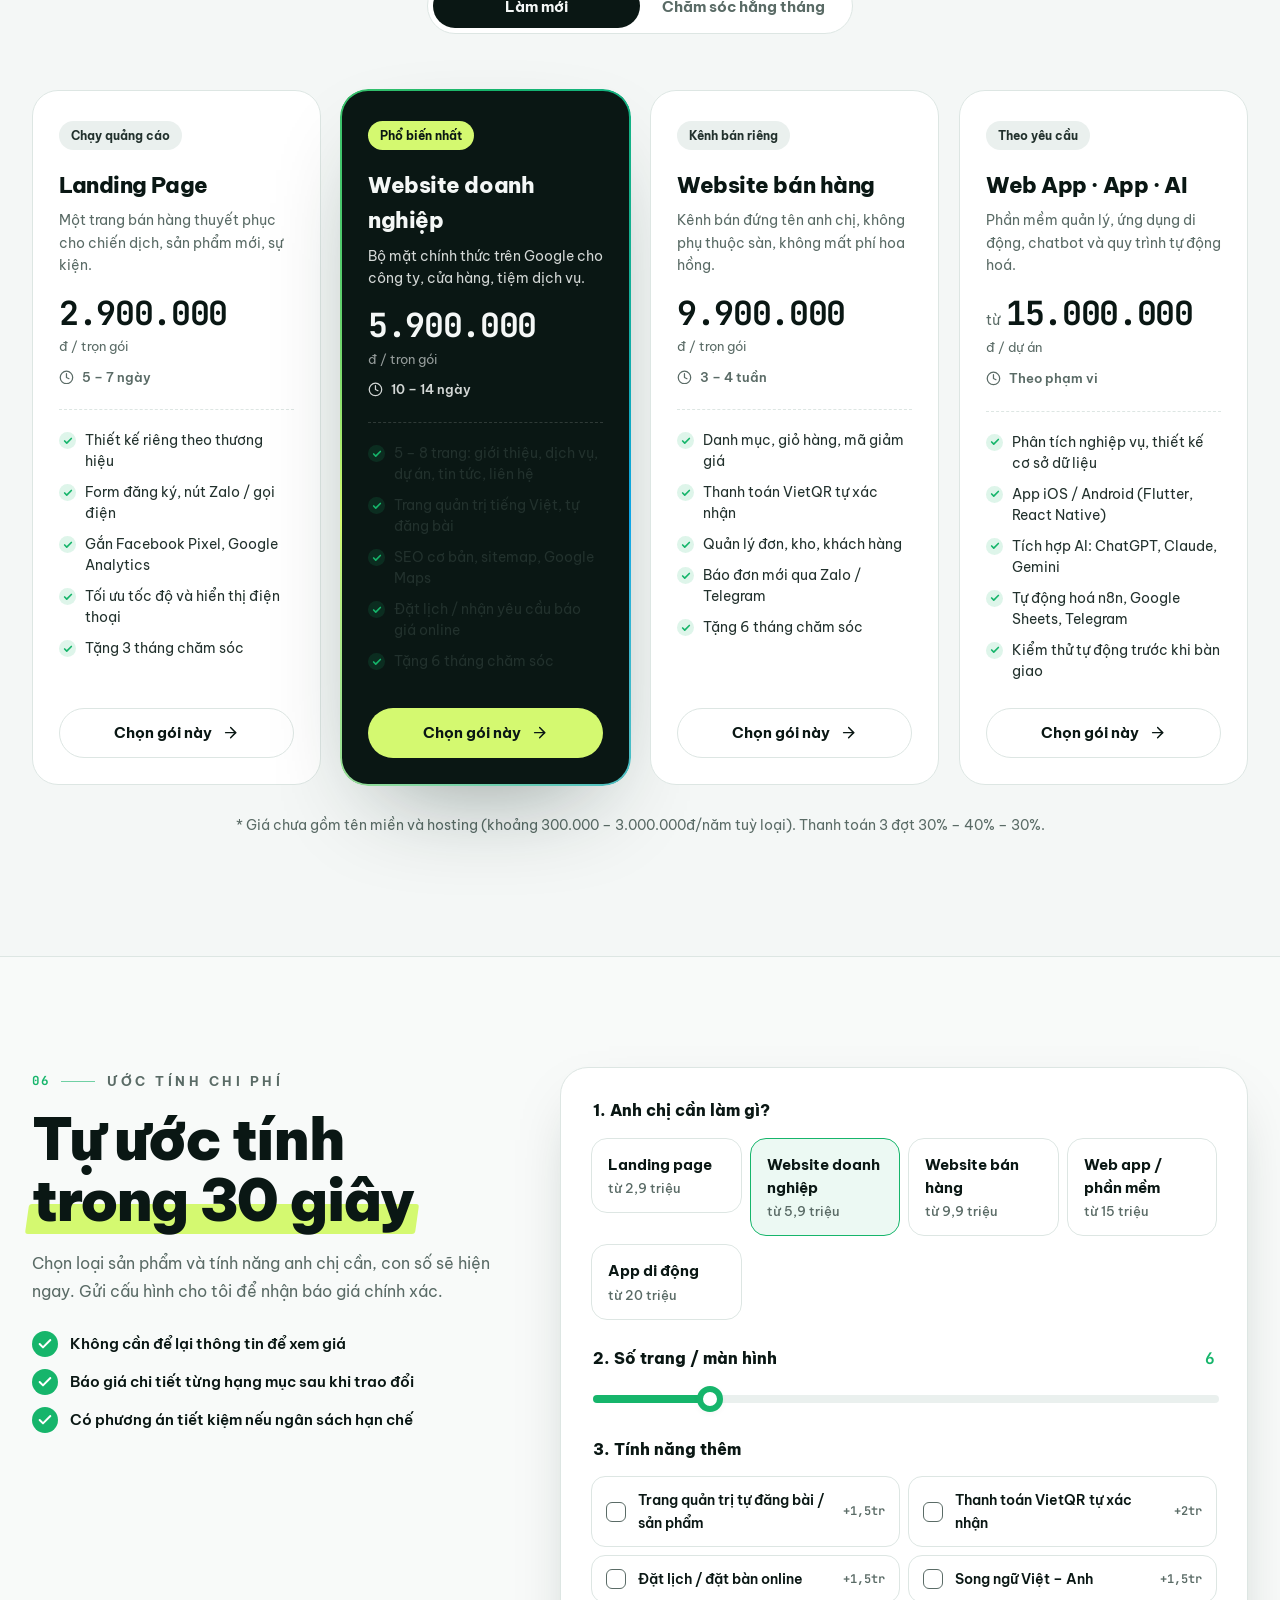
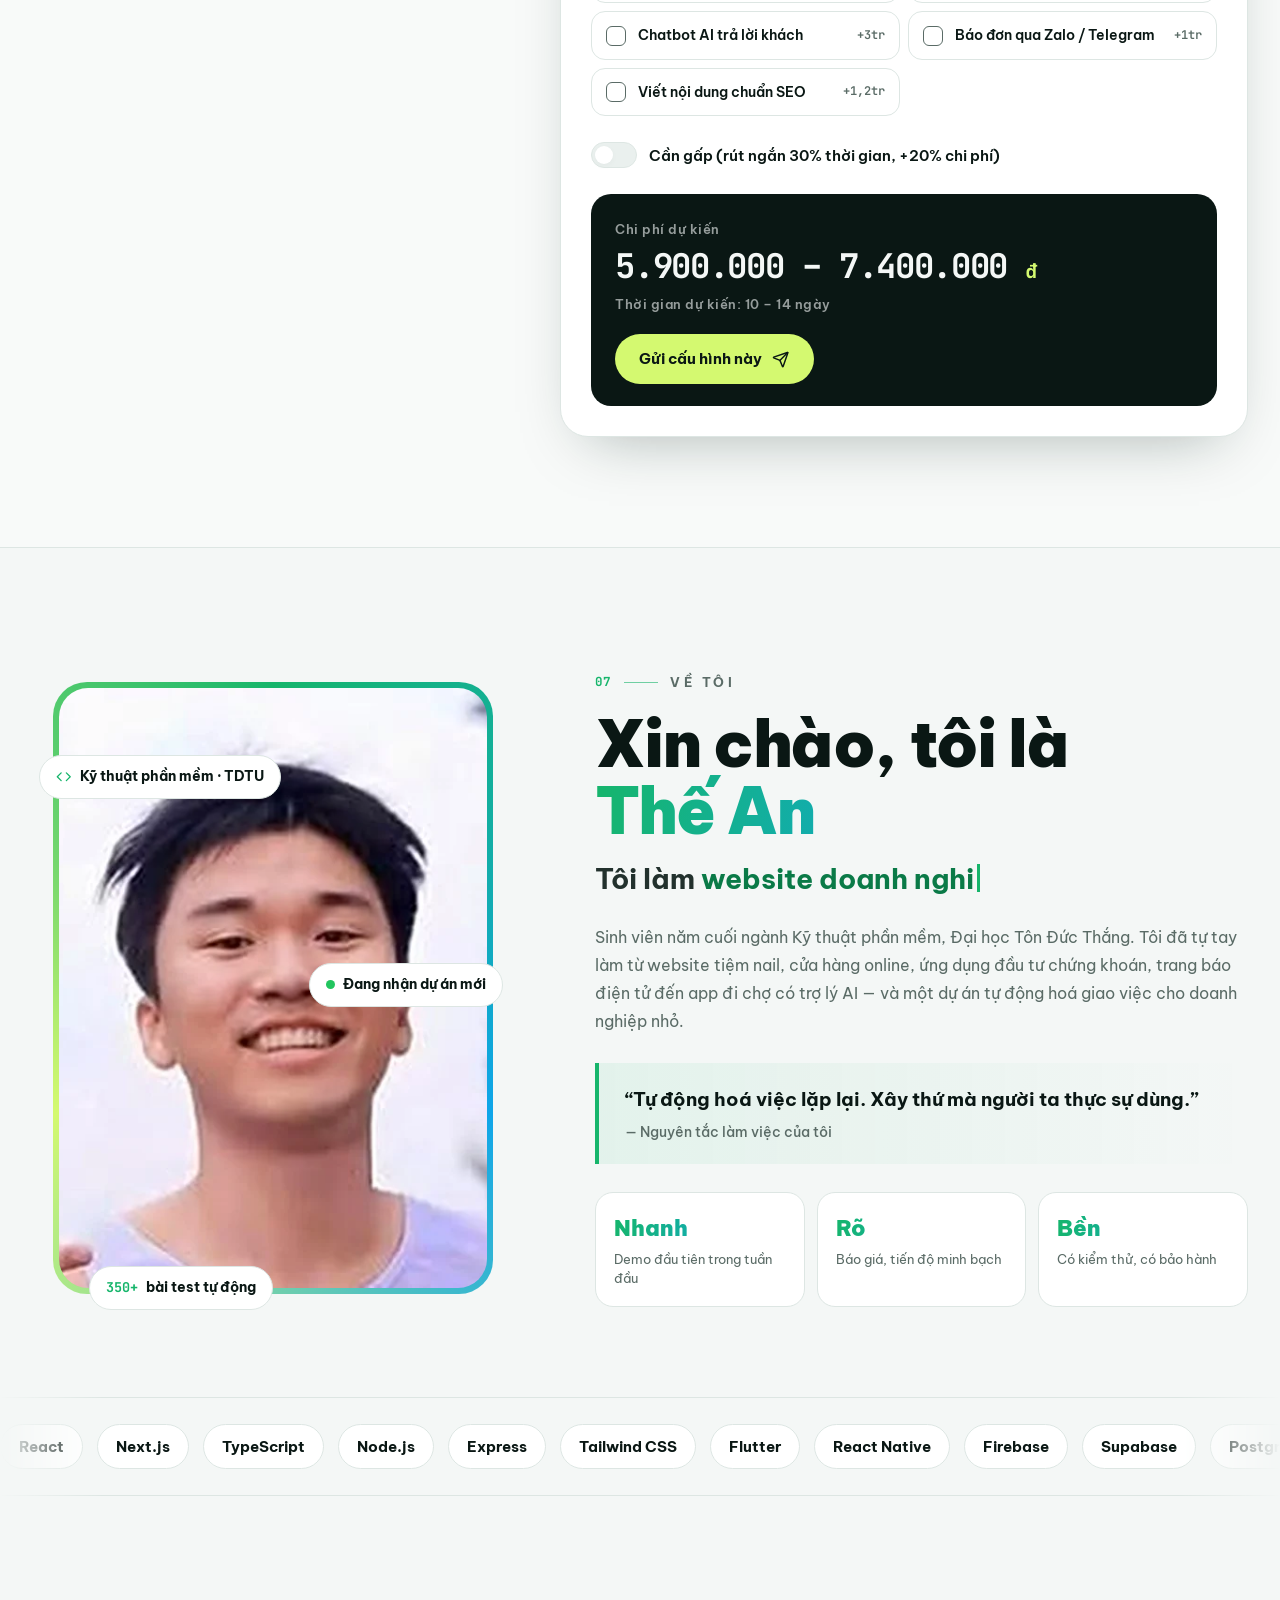
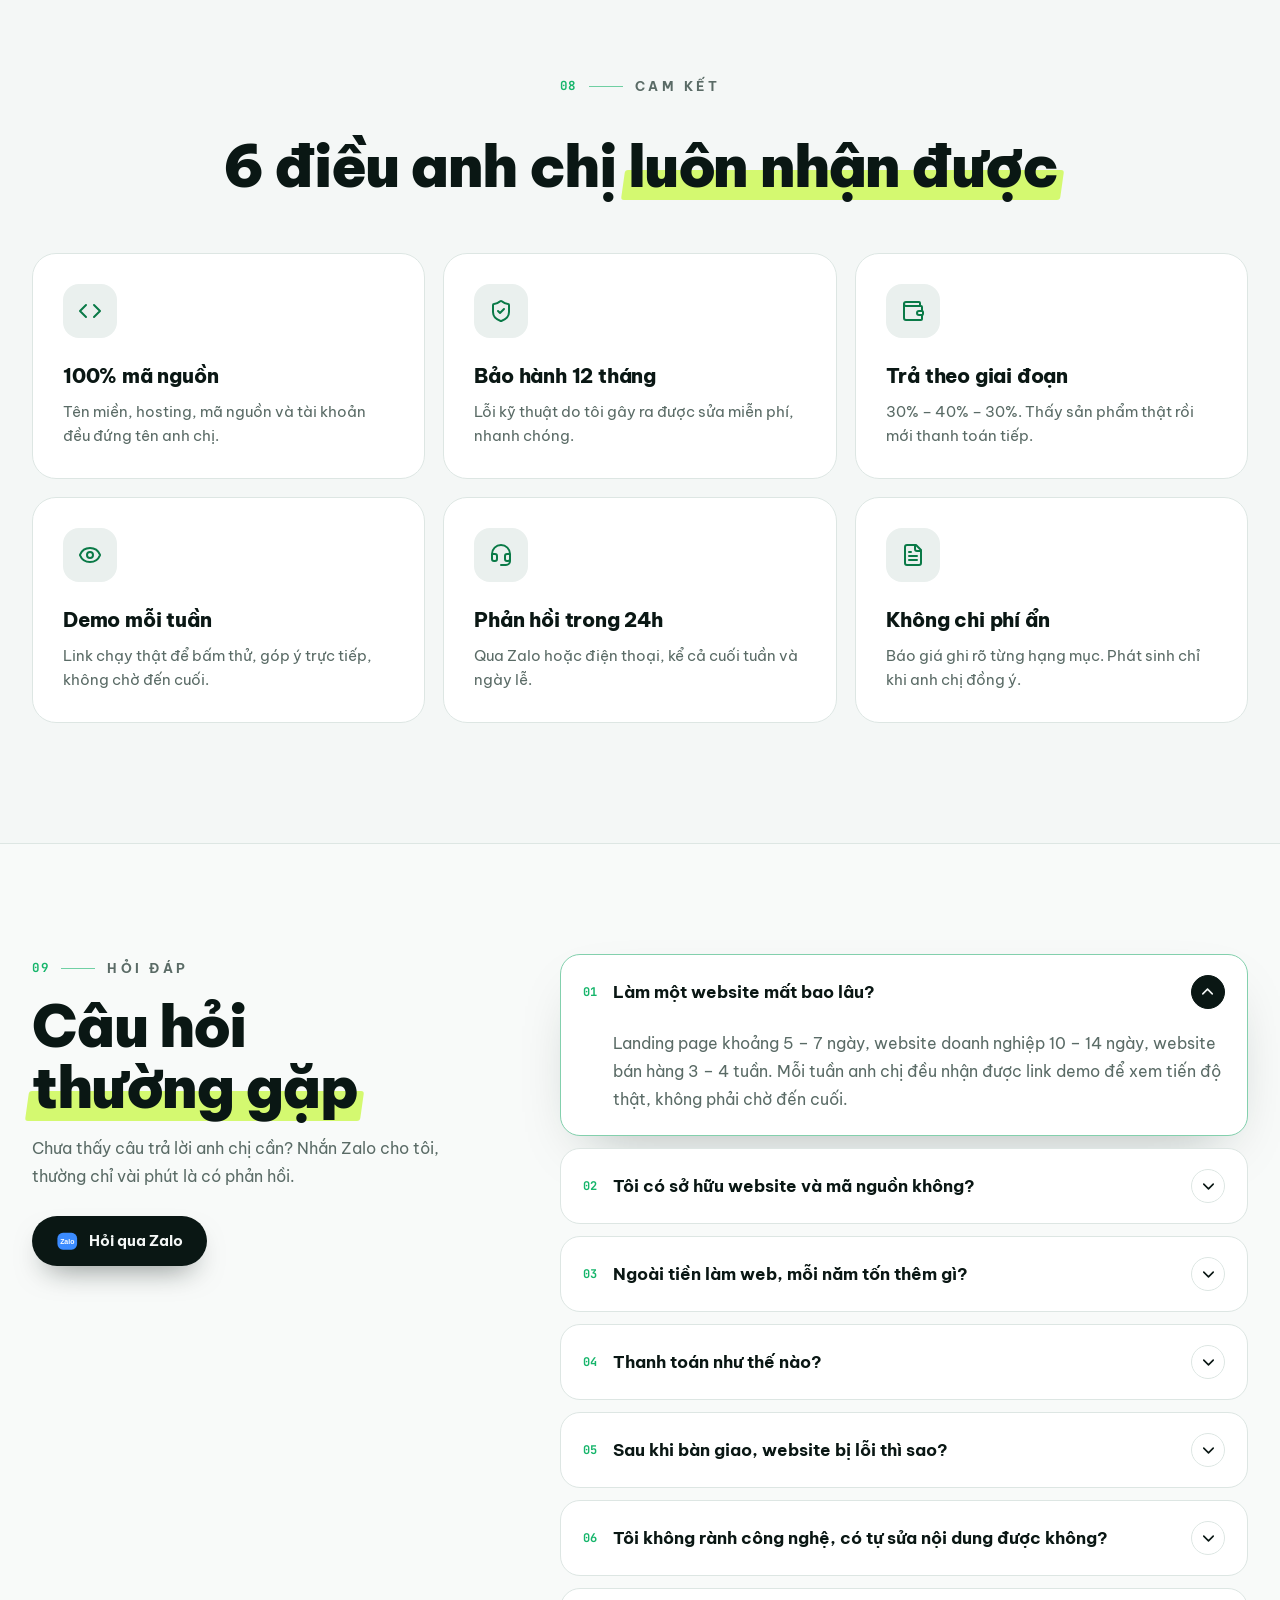
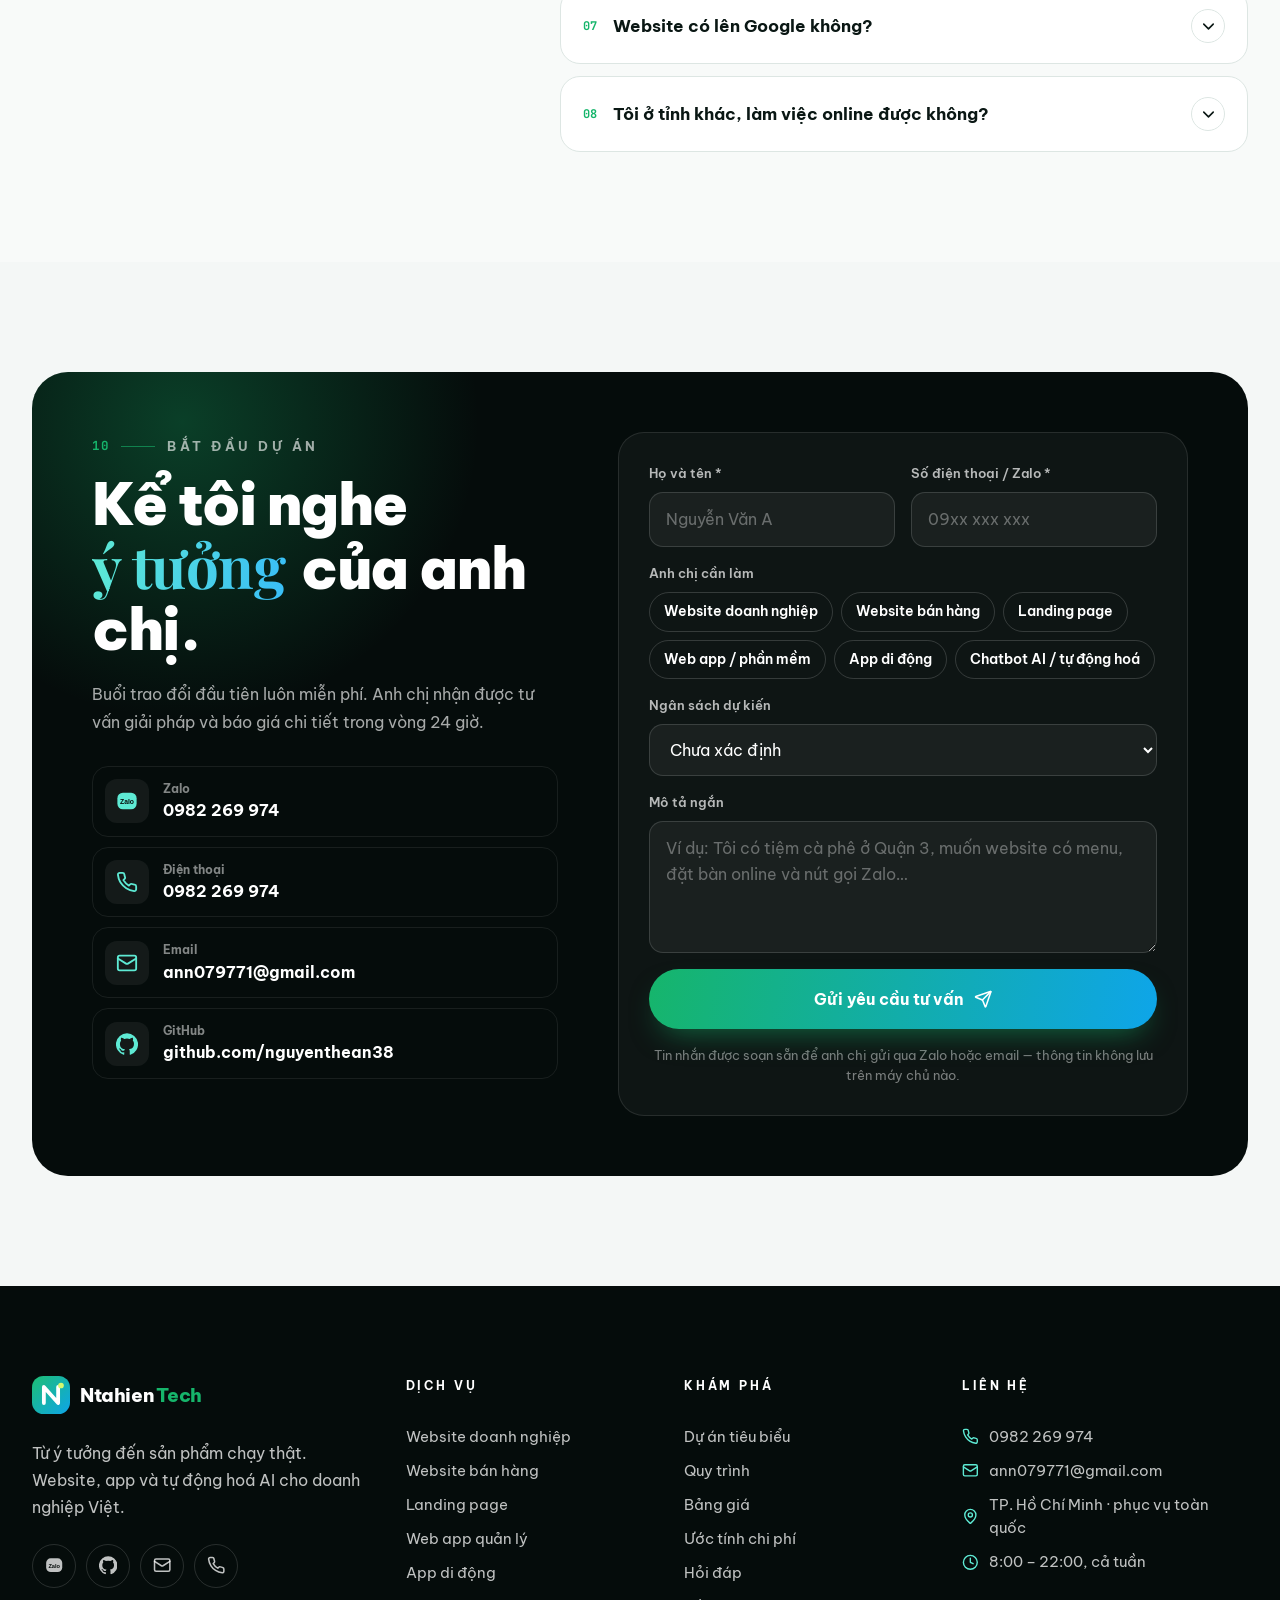
==== commit aacf2f84: "Đưa hiệu ứng con trỏ về bản đầu: dải sóng bám theo chuột và vòng tròn con trỏ" ====
--- a/index.html
+++ b/index.html
@@ -20,7 +20,7 @@
   <link rel="preconnect" href="https://fonts.googleapis.com" />
   <link rel="preconnect" href="https://fonts.gstatic.com" crossorigin />
   <link href="https://fonts.googleapis.com/css2?family=Be+Vietnam+Pro:wght@300;400;500;600;700;800;900&family=JetBrains+Mono:wght@500;700&family=Playfair+Display:ital,wght@1,600;1,700&display=swap" rel="stylesheet" />
-  <link rel="stylesheet" href="assets/css/style.css?v=6" />
+  <link rel="stylesheet" href="assets/css/style.css?v=7" />
   <script>
     /* Áp dụng giao diện sáng/tối trước khi vẽ trang để không bị nháy */
     (function () { try { var t = localStorage.getItem('theme'); if (t) document.documentElement.setAttribute('data-theme', t); } catch (e) {} })();
@@ -97,7 +97,7 @@
   </svg>
 
   <!-- Hiệu ứng con trỏ -->
-  <canvas class="fx-field" id="fxField" aria-hidden="true"></canvas>
+  <canvas class="ribbons" id="ribbons" aria-hidden="true"></canvas>
   <div class="cursor" id="cursor" aria-hidden="true"><span class="cursor__label" id="cursorLabel"></span></div>
   <div class="cursor-dot" id="cursorDot" aria-hidden="true"></div>
   <div class="sparkles" id="sparkles" aria-hidden="true"></div>
@@ -717,7 +717,7 @@
   <div class="toast" id="toast" role="status" aria-live="polite"></div>
 
   <script src="assets/js/data.js?v=13"></script>
-  <script src="assets/js/cursor.js?v=3"></script>
+  <script src="assets/js/cursor.js?v=4"></script>
   <script src="assets/js/main.js?v=8"></script>
 </body>
 </html>
--- a/assets/css/style.css
+++ b/assets/css/style.css
@@ -142,32 +142,24 @@
 @keyframes floaty { 0%, 100% { transform: translateY(0); } 50% { transform: translateY(-8px); } }
 
 /* ---------- Con trỏ ---------- */
-.fx-field { position: fixed; inset: 0; width: 100%; height: 100%; pointer-events: none; z-index: 60; }
+.ribbons { position: fixed; inset: 0; width: 100%; height: 100%; pointer-events: none; z-index: 60; transition: opacity .8s; }
 .cursor, .cursor-dot { position: fixed; left: 0; top: 0; pointer-events: none; z-index: 9990; opacity: 0; will-change: transform; }
 .has-cursor .cursor, .has-cursor .cursor-dot { opacity: 1; }
-/* Khung ngắm 4 góc */
-.cursor { --c: var(--brand); --L: 9px; width: 34px; height: 34px; margin: -17px 0 0 -17px; display: grid; place-items: center; border-radius: 4px;
-  background:
-    linear-gradient(var(--c), var(--c)) top left / var(--L) 2px no-repeat, linear-gradient(var(--c), var(--c)) top left / 2px var(--L) no-repeat,
-    linear-gradient(var(--c), var(--c)) top right / var(--L) 2px no-repeat, linear-gradient(var(--c), var(--c)) top right / 2px var(--L) no-repeat,
-    linear-gradient(var(--c), var(--c)) bottom left / var(--L) 2px no-repeat, linear-gradient(var(--c), var(--c)) bottom left / 2px var(--L) no-repeat,
-    linear-gradient(var(--c), var(--c)) bottom right / var(--L) 2px no-repeat, linear-gradient(var(--c), var(--c)) bottom right / 2px var(--L) no-repeat;
-  transition: width .4s var(--ease), height .4s var(--ease), margin .4s var(--ease), border-radius .4s var(--ease), opacity .3s; }
-.cursor-dot { width: 4px; height: 4px; margin: -2px 0 0 -2px; background: var(--brand); transition: opacity .3s; }
-.cursor.is-hover { --c: var(--brand-2); --L: 12px; width: 58px; height: 58px; margin: -29px 0 0 -29px; }
-.cursor.is-hover::after { content: ''; position: absolute; inset: 8px; border-radius: 3px; background: rgba(14, 165, 233, .1); }
-.cursor.is-view { width: 92px; height: 92px; margin: -46px 0 0 -46px; border-radius: 50%; background: var(--ink); }
-.cursor.is-down { --L: 14px; width: 26px; height: 26px; margin: -13px 0 0 -13px; }
+.cursor { width: 40px; height: 40px; margin: -20px 0 0 -20px; border-radius: 50%; border: 1.5px solid var(--brand); display: grid; place-items: center; transition: width .35s var(--ease), height .35s var(--ease), margin .35s var(--ease), background-color .35s, border-color .35s, opacity .3s; }
+.cursor-dot { width: 6px; height: 6px; margin: -3px 0 0 -3px; border-radius: 50%; background: var(--brand); transition: opacity .3s, transform .1s; }
+.cursor.is-hover { width: 64px; height: 64px; margin: -32px 0 0 -32px; background: rgba(22, 181, 107, .12); border-color: transparent; }
+.cursor.is-view { width: 96px; height: 96px; margin: -48px 0 0 -48px; background: var(--ink); border-color: transparent; }
+.cursor.is-down { transform: scale(.85); }
 .cursor__label { font-size: 13px; font-weight: 700; color: var(--bg); opacity: 0; transform: scale(.6); transition: opacity .25s, transform .35s var(--ease); white-space: nowrap; }
 .cursor.is-view .cursor__label { opacity: 1; transform: scale(1); }
 .cursor.is-hidden, .cursor-dot.is-hidden { opacity: 0 !important; }
 .cursor-dot.is-hover { opacity: 0; }
-.click-wave { position: fixed; pointer-events: none; z-index: 9989; width: 14px; height: 14px; margin: -7px 0 0 -7px; border: 2px solid var(--brand); border-radius: 3px; animation: wave .65s var(--ease) forwards; }
-@keyframes wave { to { transform: scale(4.5) rotate(45deg); opacity: 0; border-color: var(--brand-2); } }
-/* Ký hiệu code bay lên */
+.click-burst { position: fixed; pointer-events: none; z-index: 9989; width: 6px; height: 6px; margin: -3px 0 0 -3px; border-radius: 50%; background: var(--brand); animation: burst .7s var(--ease) forwards; }
+@keyframes burst { to { transform: translate(var(--tx), var(--ty)) scale(0); opacity: 0; } }
 .sparkles { position: fixed; inset: 0; pointer-events: none; z-index: 2; overflow: hidden; }
-.sparkle { position: absolute; bottom: -30px; font-family: var(--mono); font-weight: 700; color: var(--brand); opacity: 0; font-size: var(--s, 12px); animation: rise var(--t, 20s) linear var(--dl, 0s) infinite; }
-@keyframes rise { 0% { transform: translateY(0); opacity: 0; } 10% { opacity: .35; } 80% { opacity: .25; } 100% { transform: translateY(-110vh); opacity: 0; } }
+.sparkle { position: absolute; top: -20px; color: var(--brand); opacity: .55; font-size: var(--s, 12px); animation: fall var(--t, 14s) linear var(--dl, 0s) infinite, sway 3s ease-in-out infinite alternate; }
+@keyframes fall { to { transform: translateY(110vh) rotate(360deg); } }
+@keyframes sway { from { margin-left: -14px; } to { margin-left: 14px; } }
 
 /* ---------- Thanh điều hướng ---------- */
 .nav { position: fixed; top: 0; left: 0; right: 0; z-index: 80; padding: 14px 0; transition: transform .5s var(--ease), padding .4s var(--ease); }
@@ -849,12 +841,12 @@
 /* ---------- Giảm chuyển động ---------- */
 @media (prefers-reduced-motion: reduce) {
   *, *::before, *::after { animation-duration: .001ms !important; animation-iteration-count: 1 !important; transition-duration: .001ms !important; scroll-behavior: auto !important; }
-  .fx-field, .sparkles, .cursor, .cursor-dot { display: none !important; }
+  .ribbons, .sparkles, .cursor, .cursor-dot { display: none !important; }
   [data-reveal] { opacity: 1; transform: none; }
   .split-word > span { transform: none; }
 }
 @media (hover: none), (pointer: coarse) {
-  .fx-field, .cursor, .cursor-dot { display: none !important; }
+  .ribbons, .cursor, .cursor-dot { display: none !important; }
 }
 @media (max-width: 640px) {
   .hero { padding-top: calc(var(--nav-h) + 40px); }
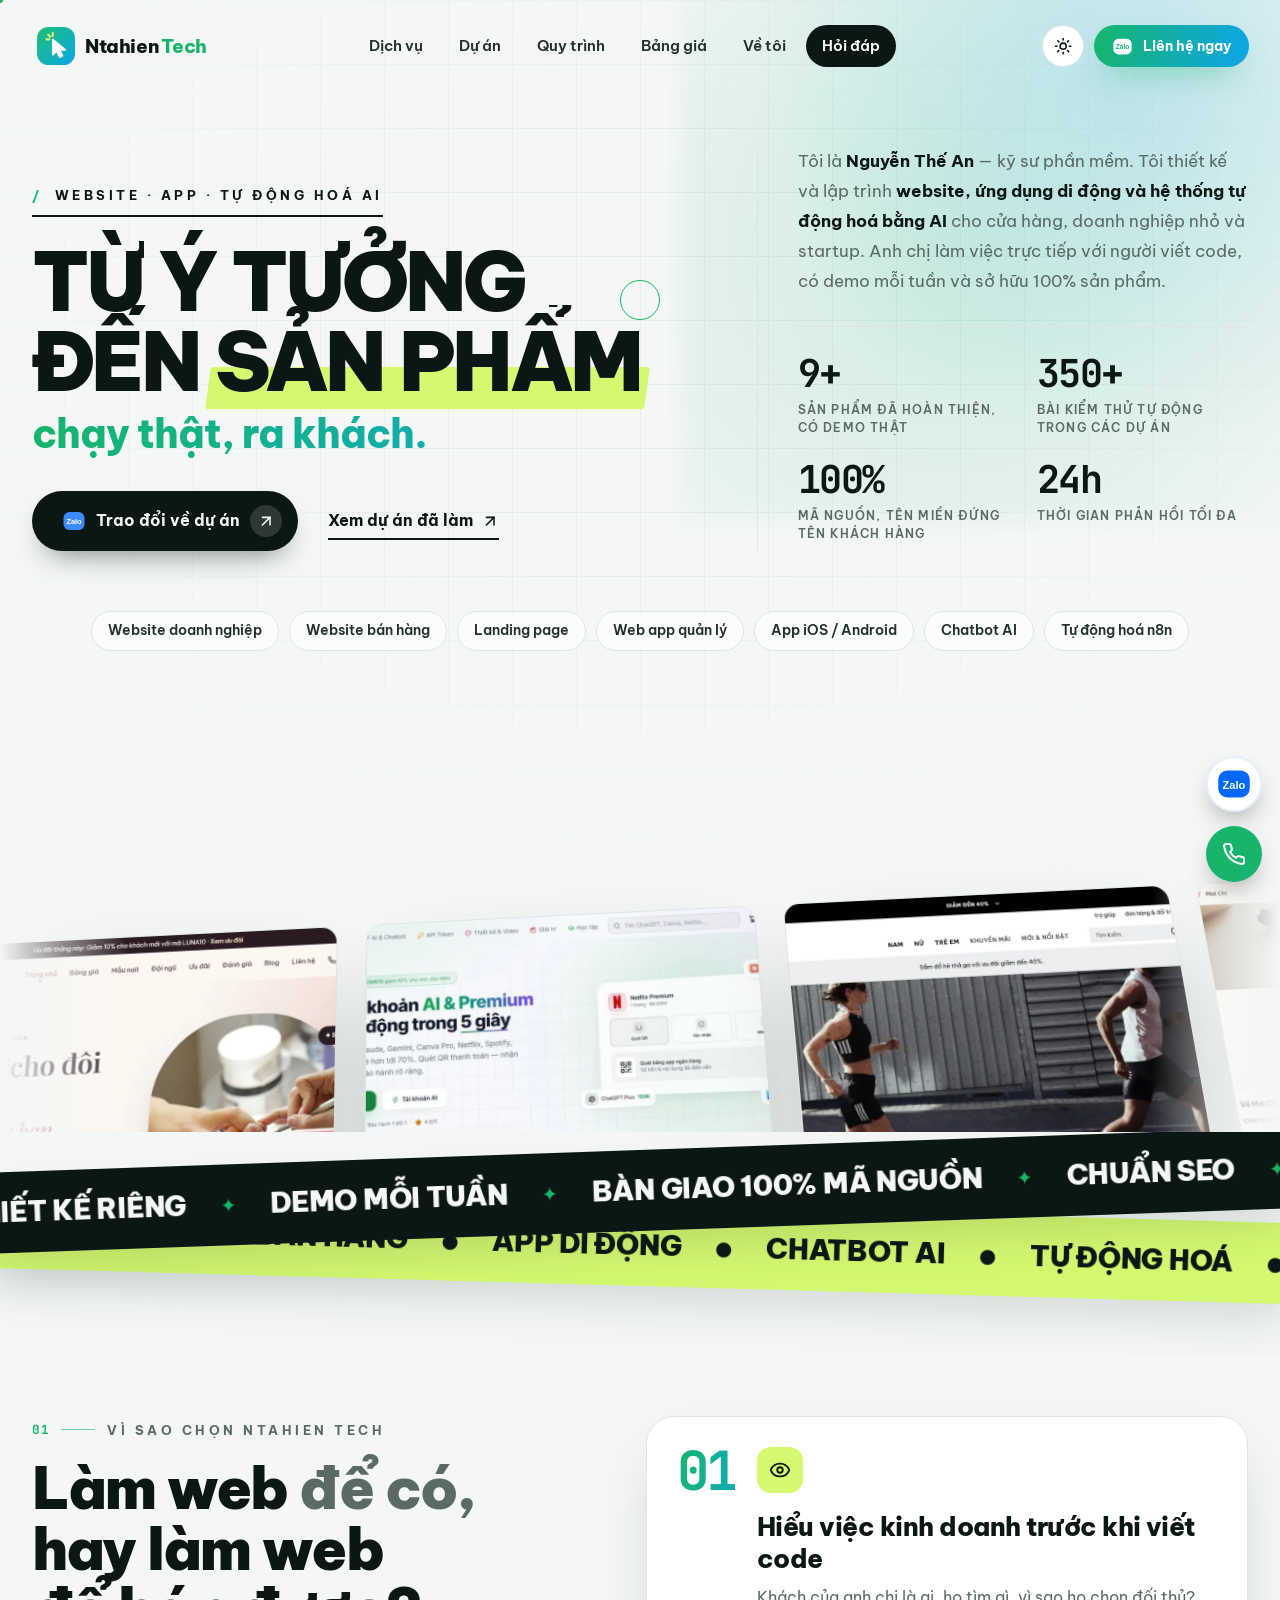
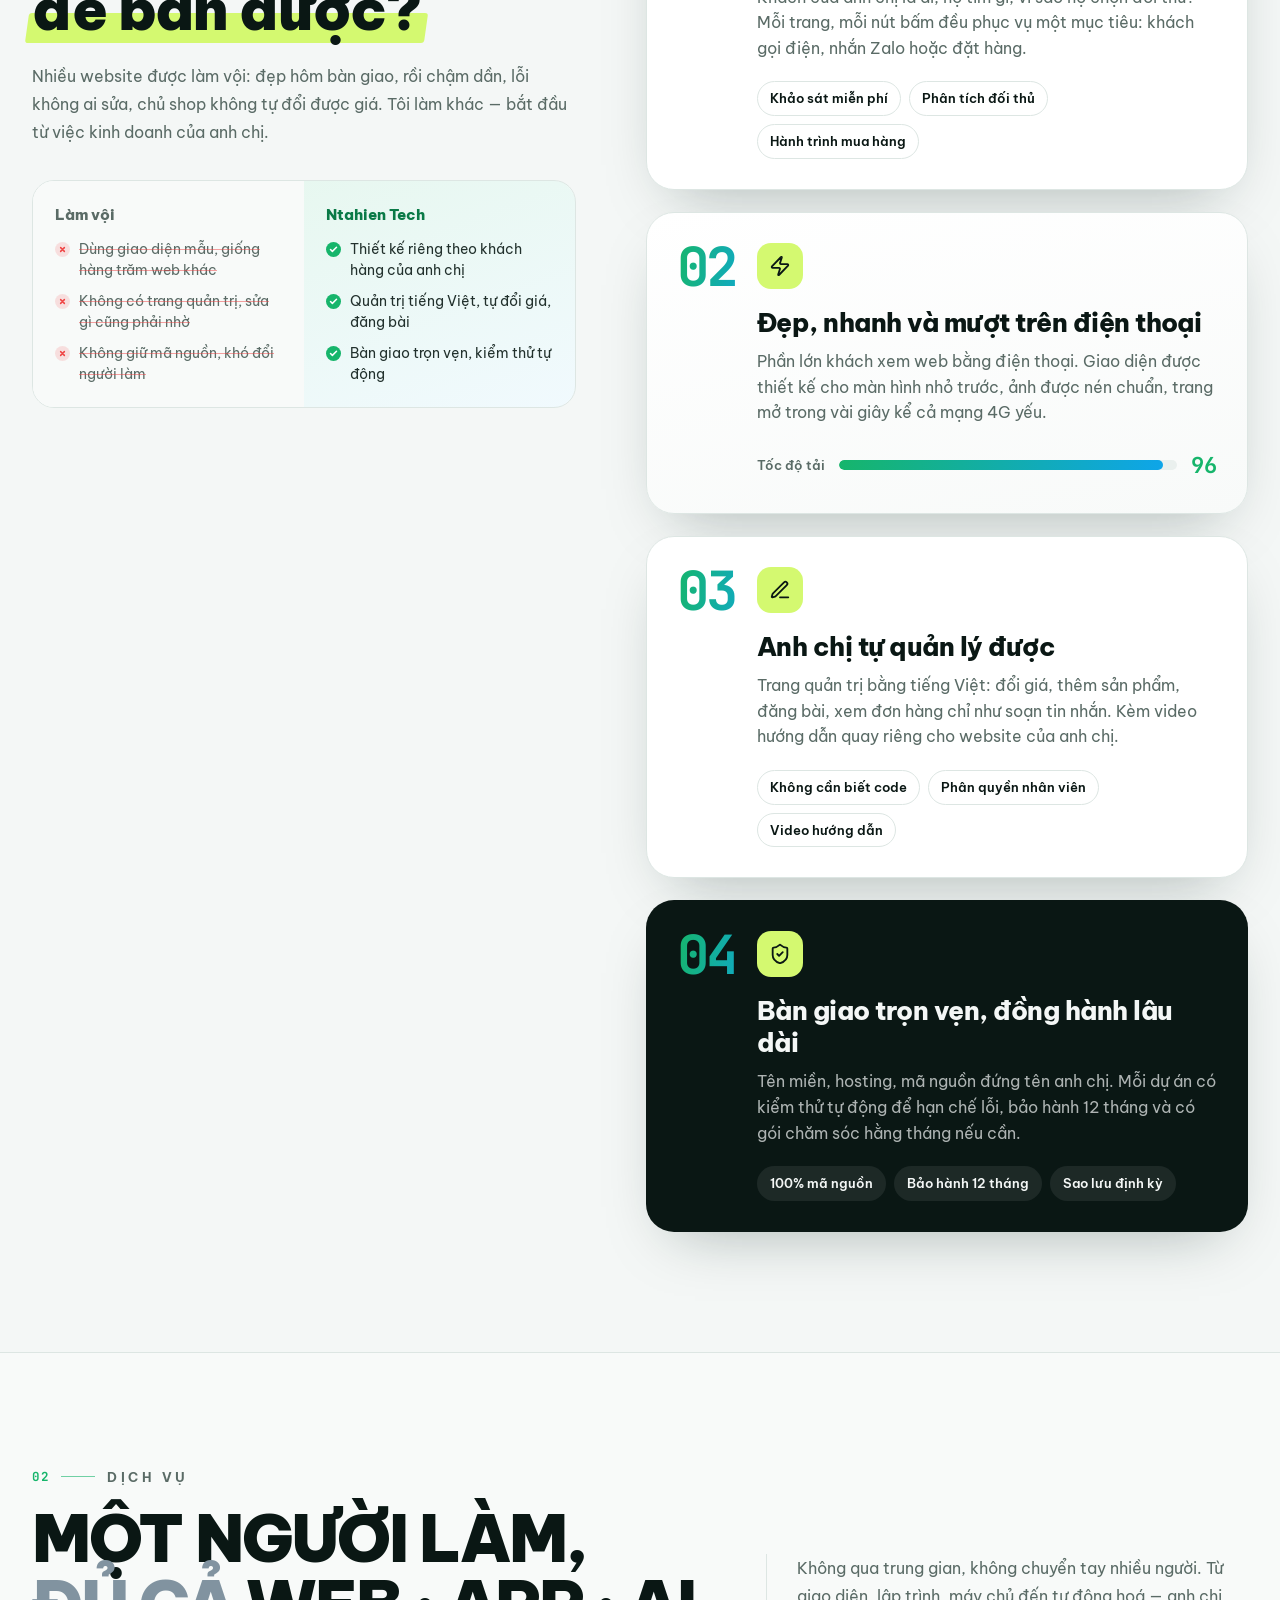
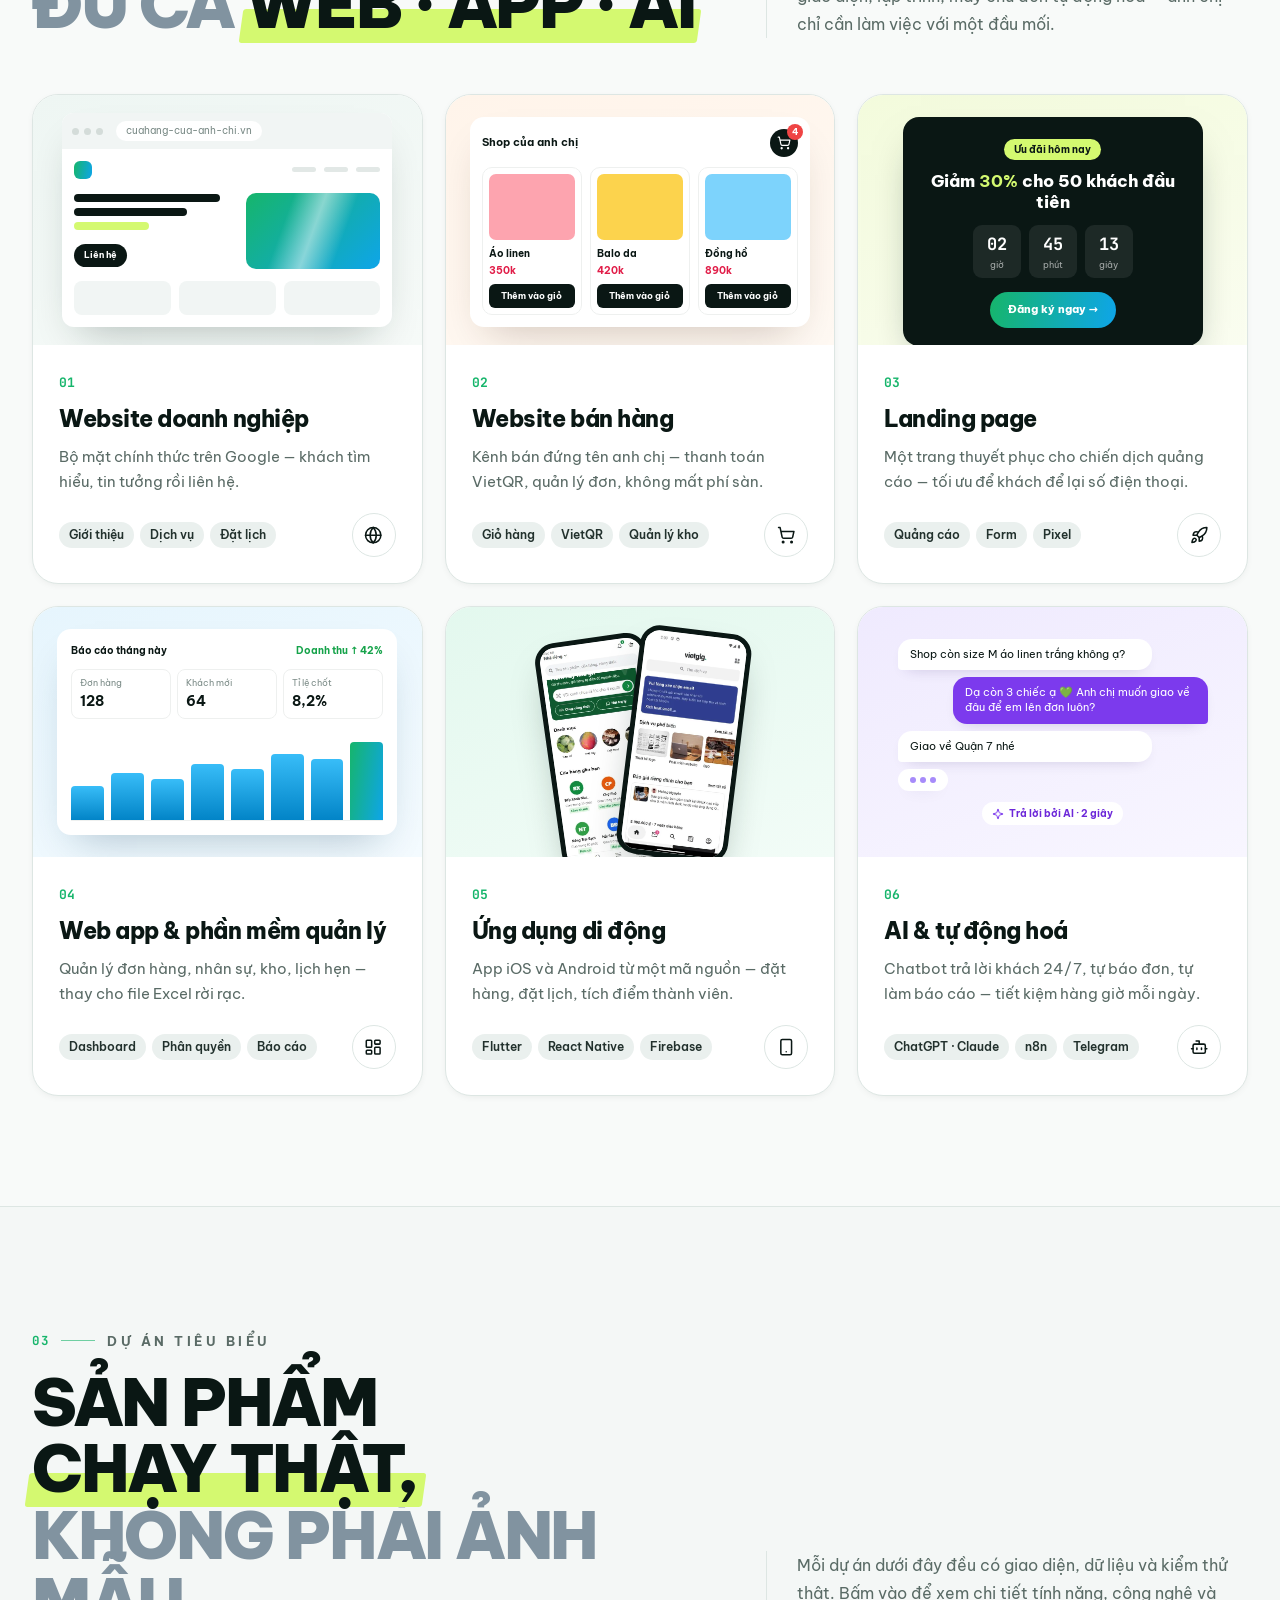
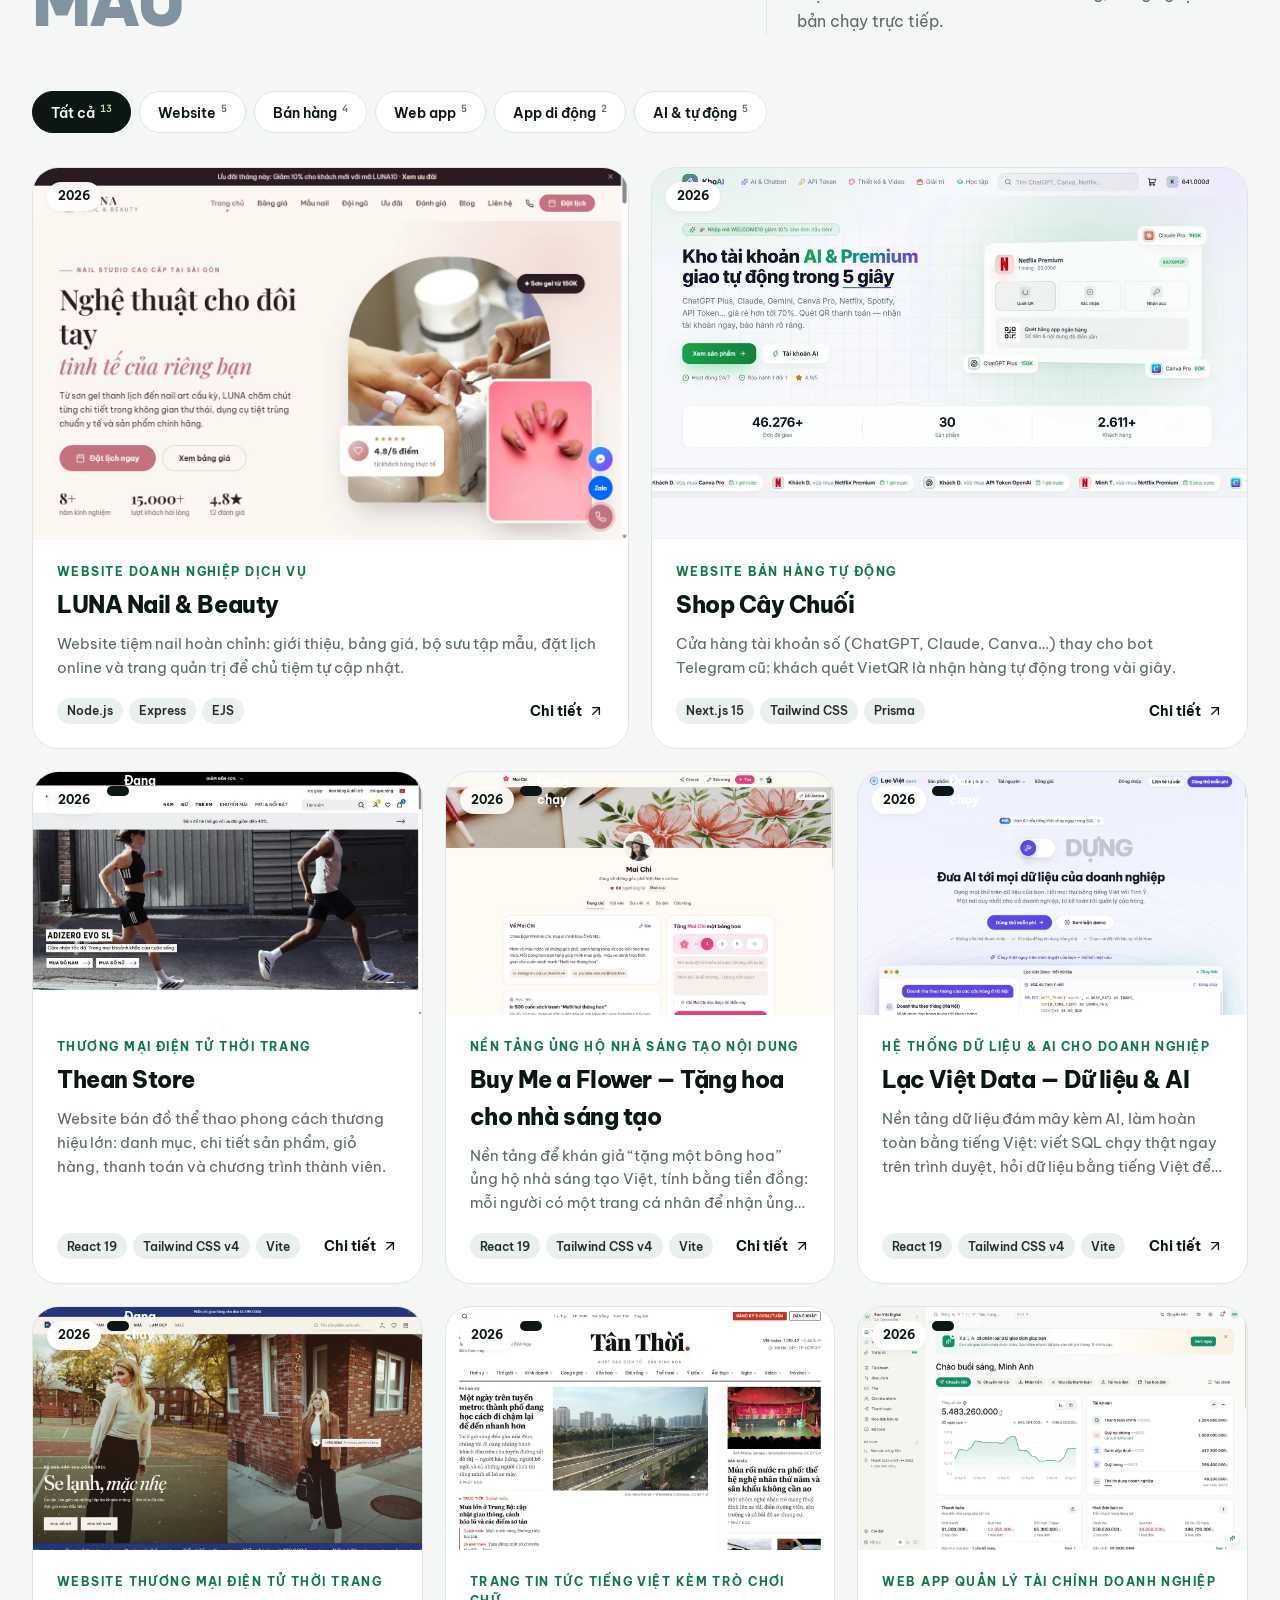
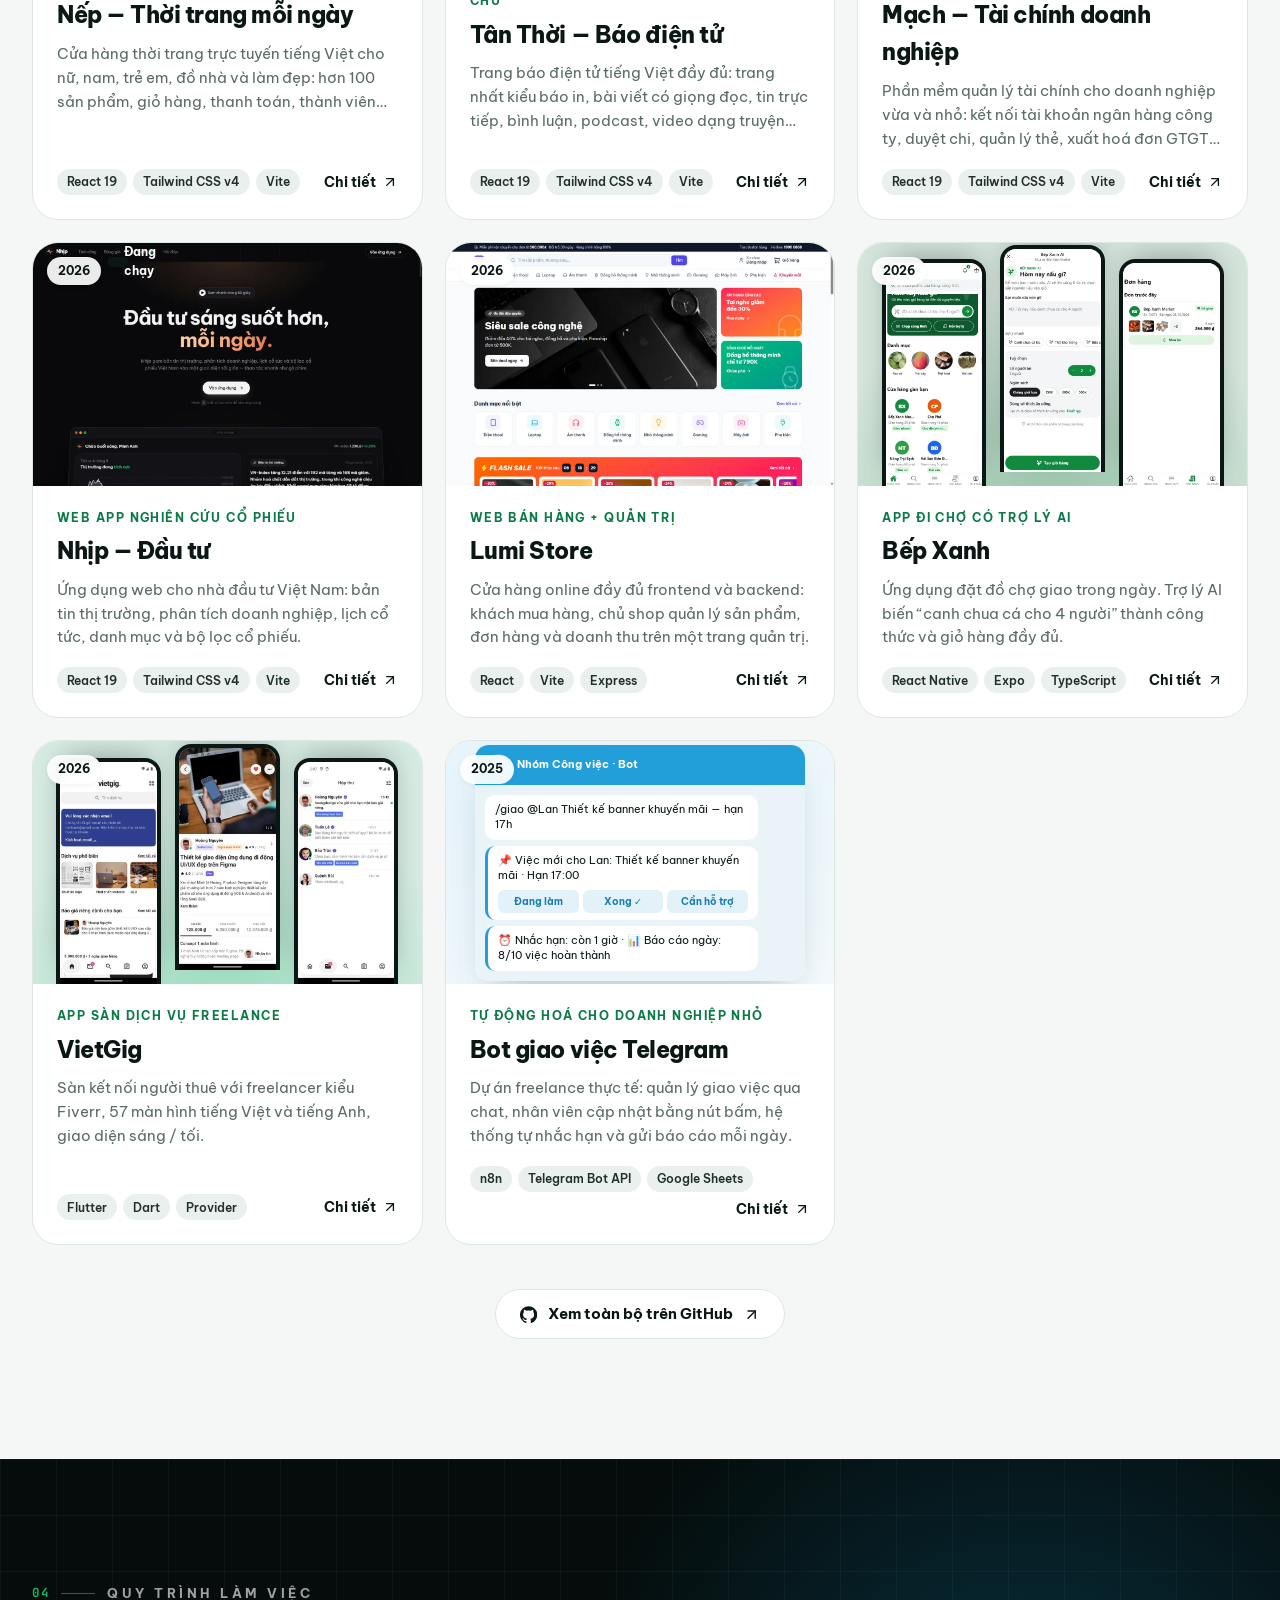
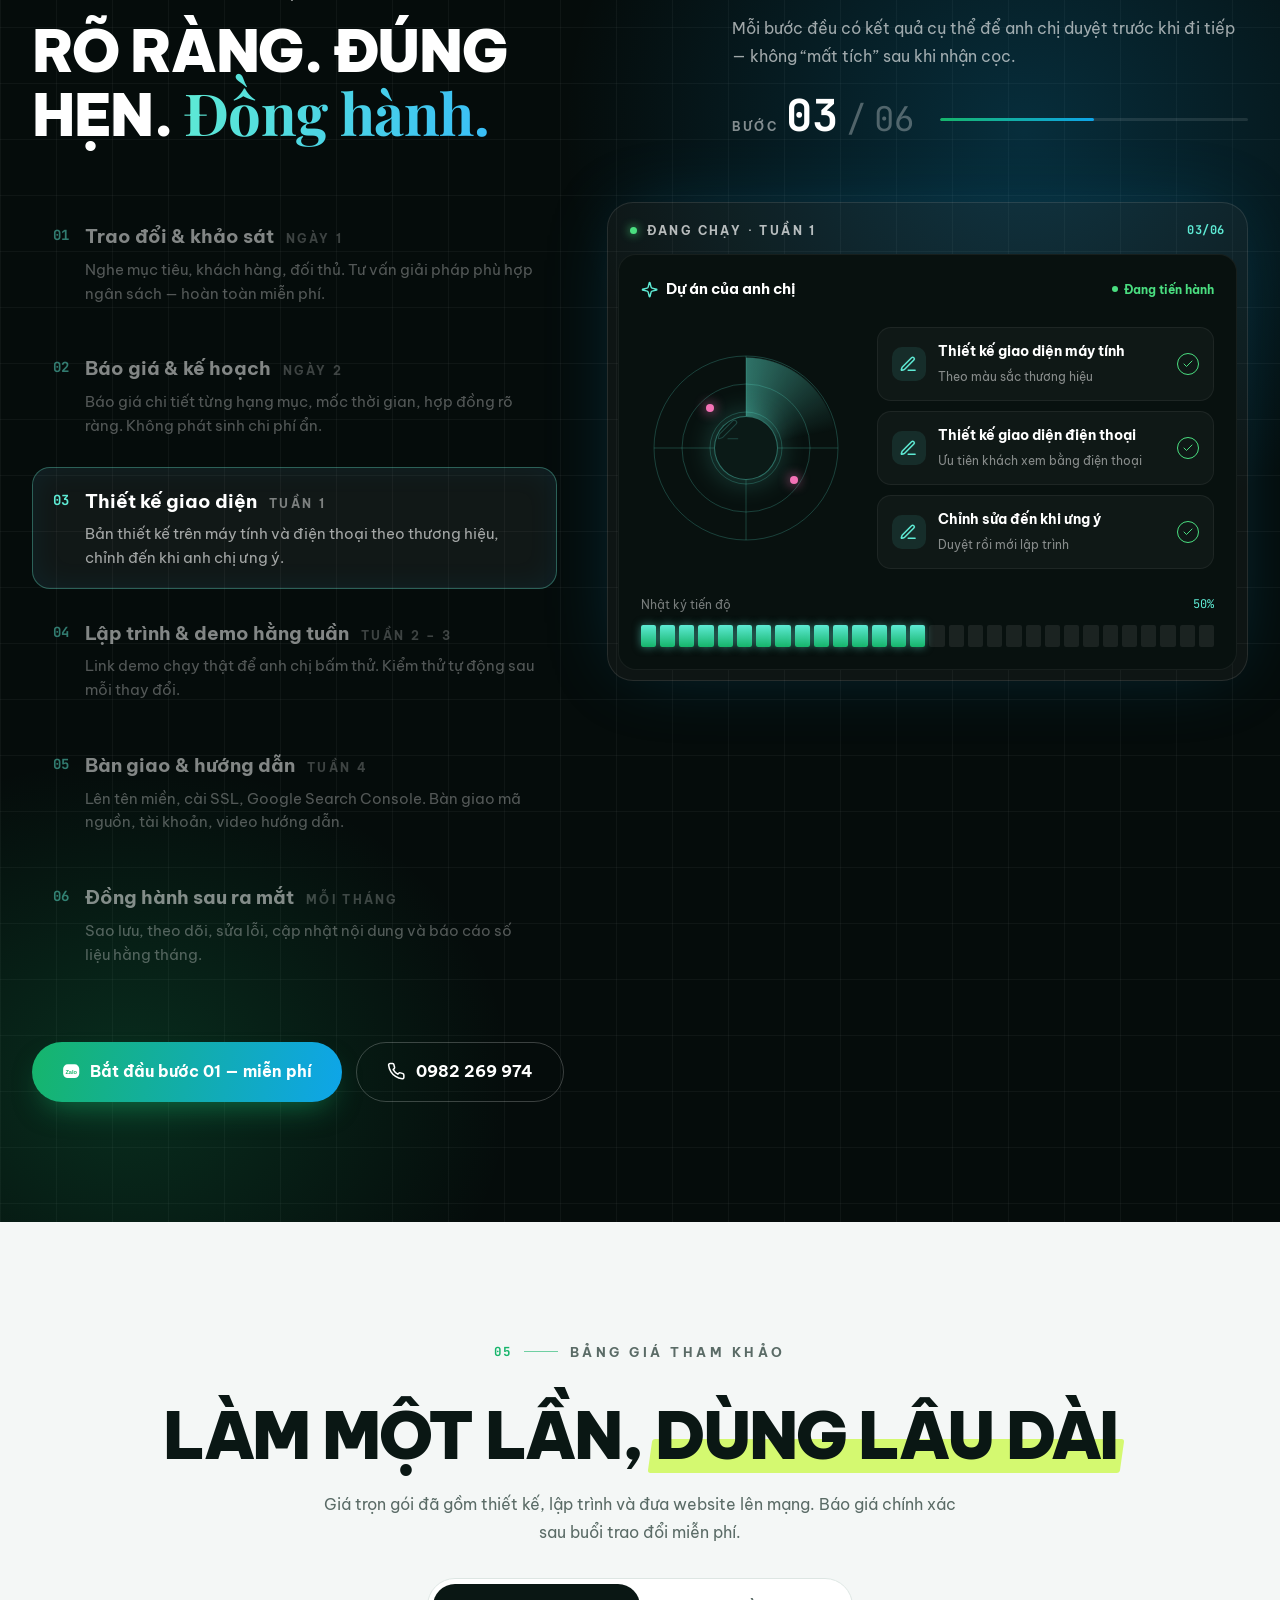
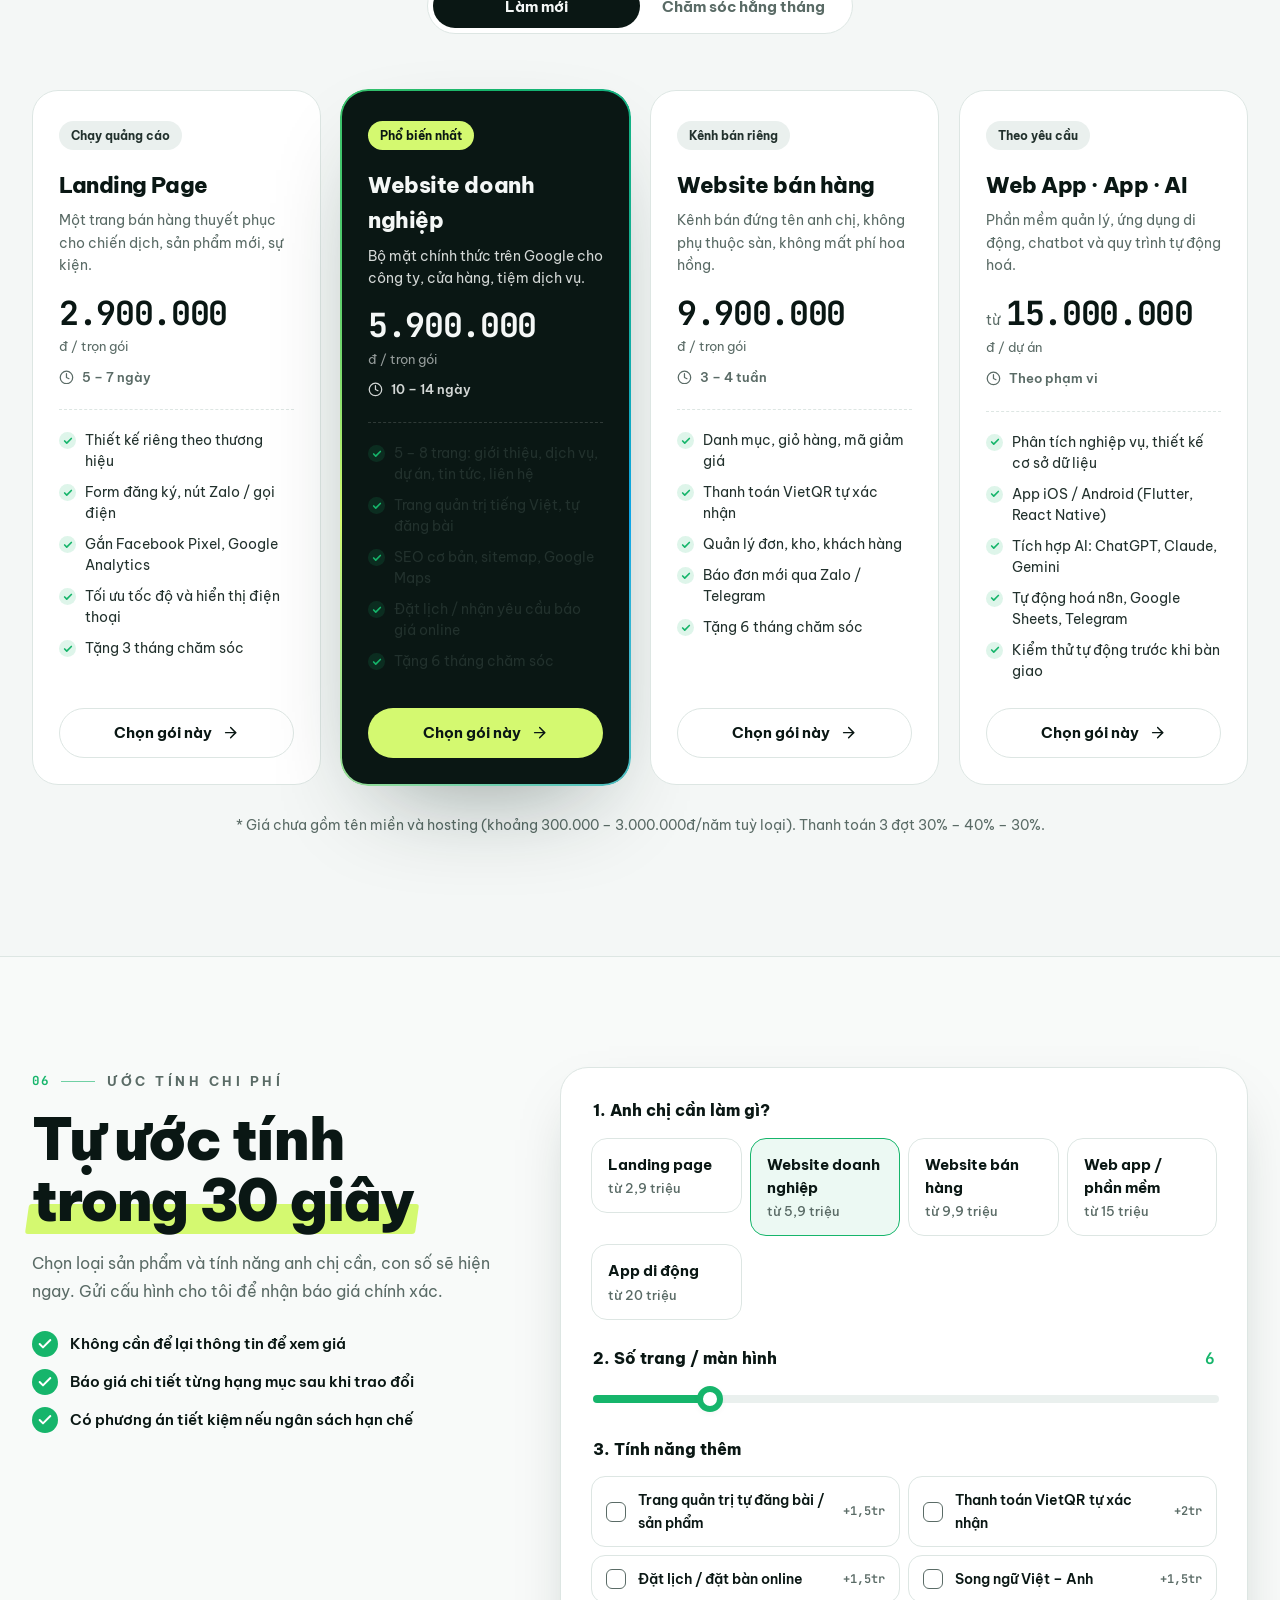
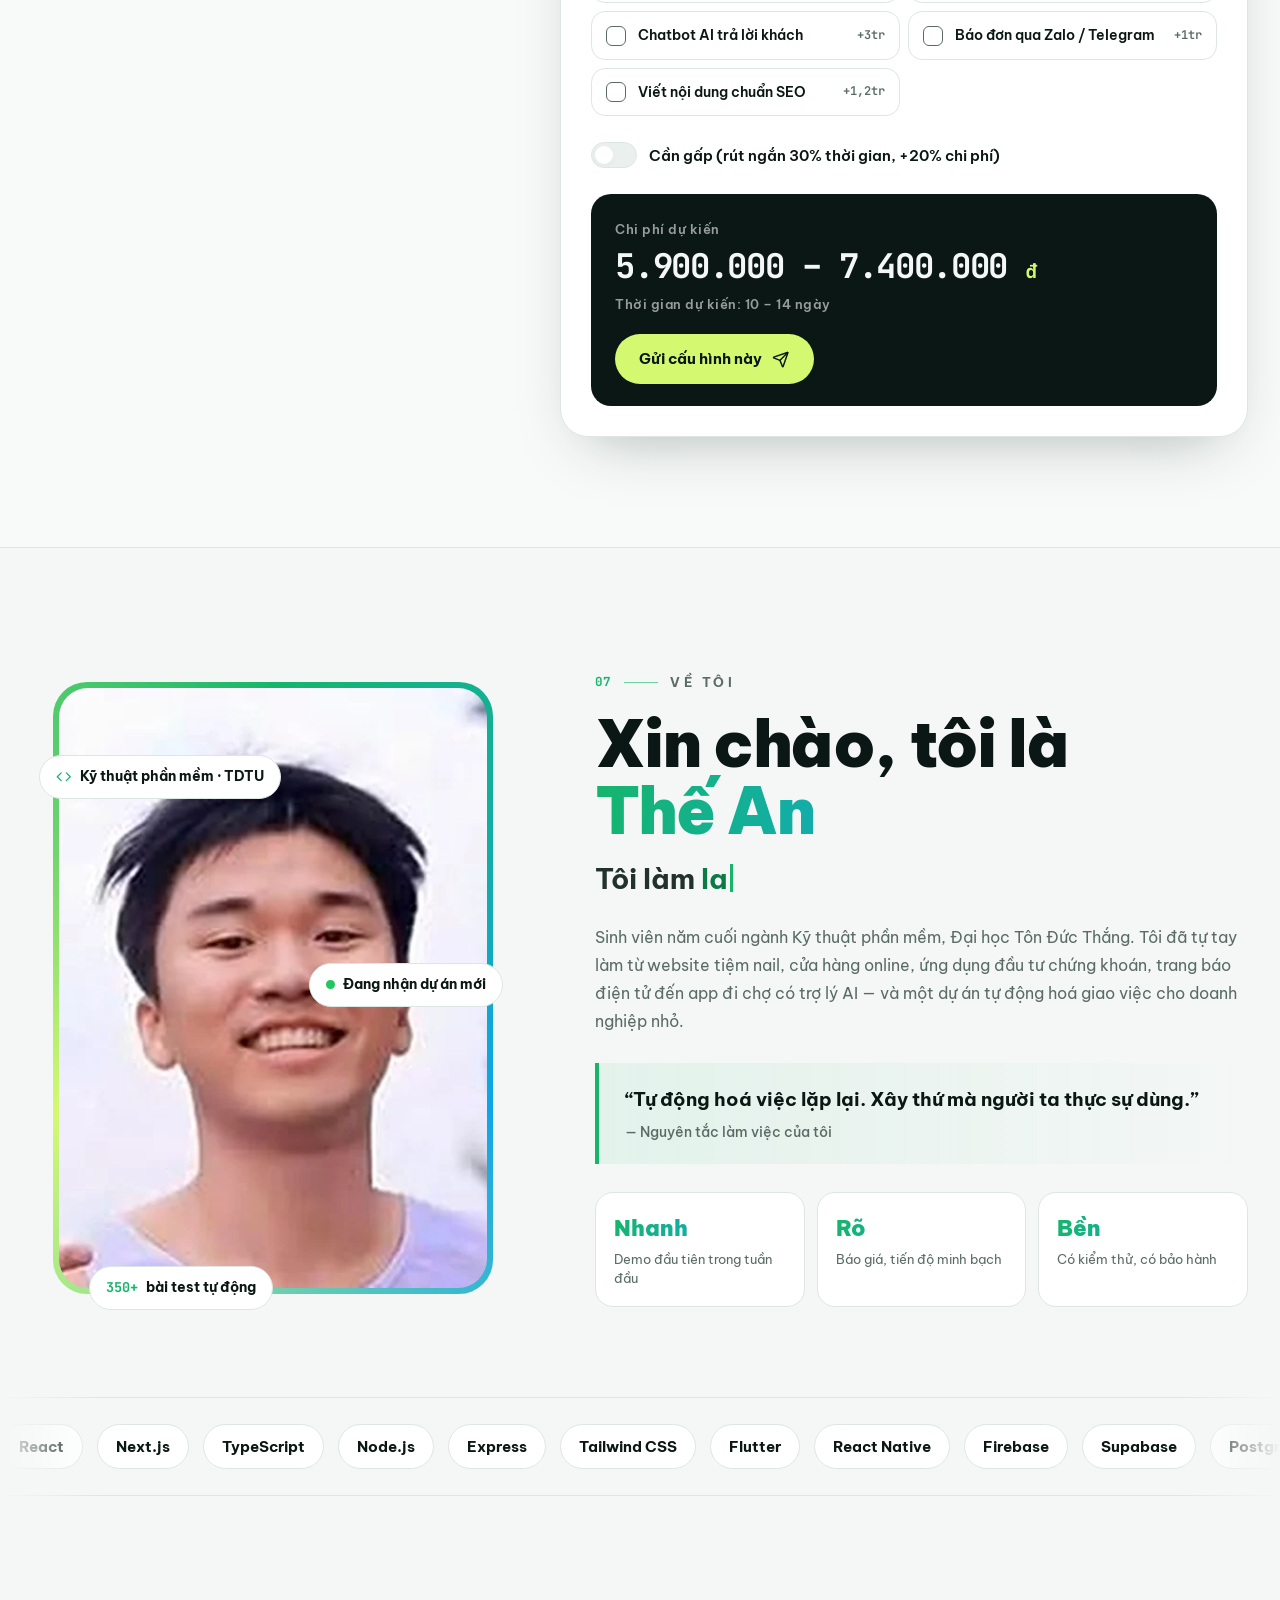
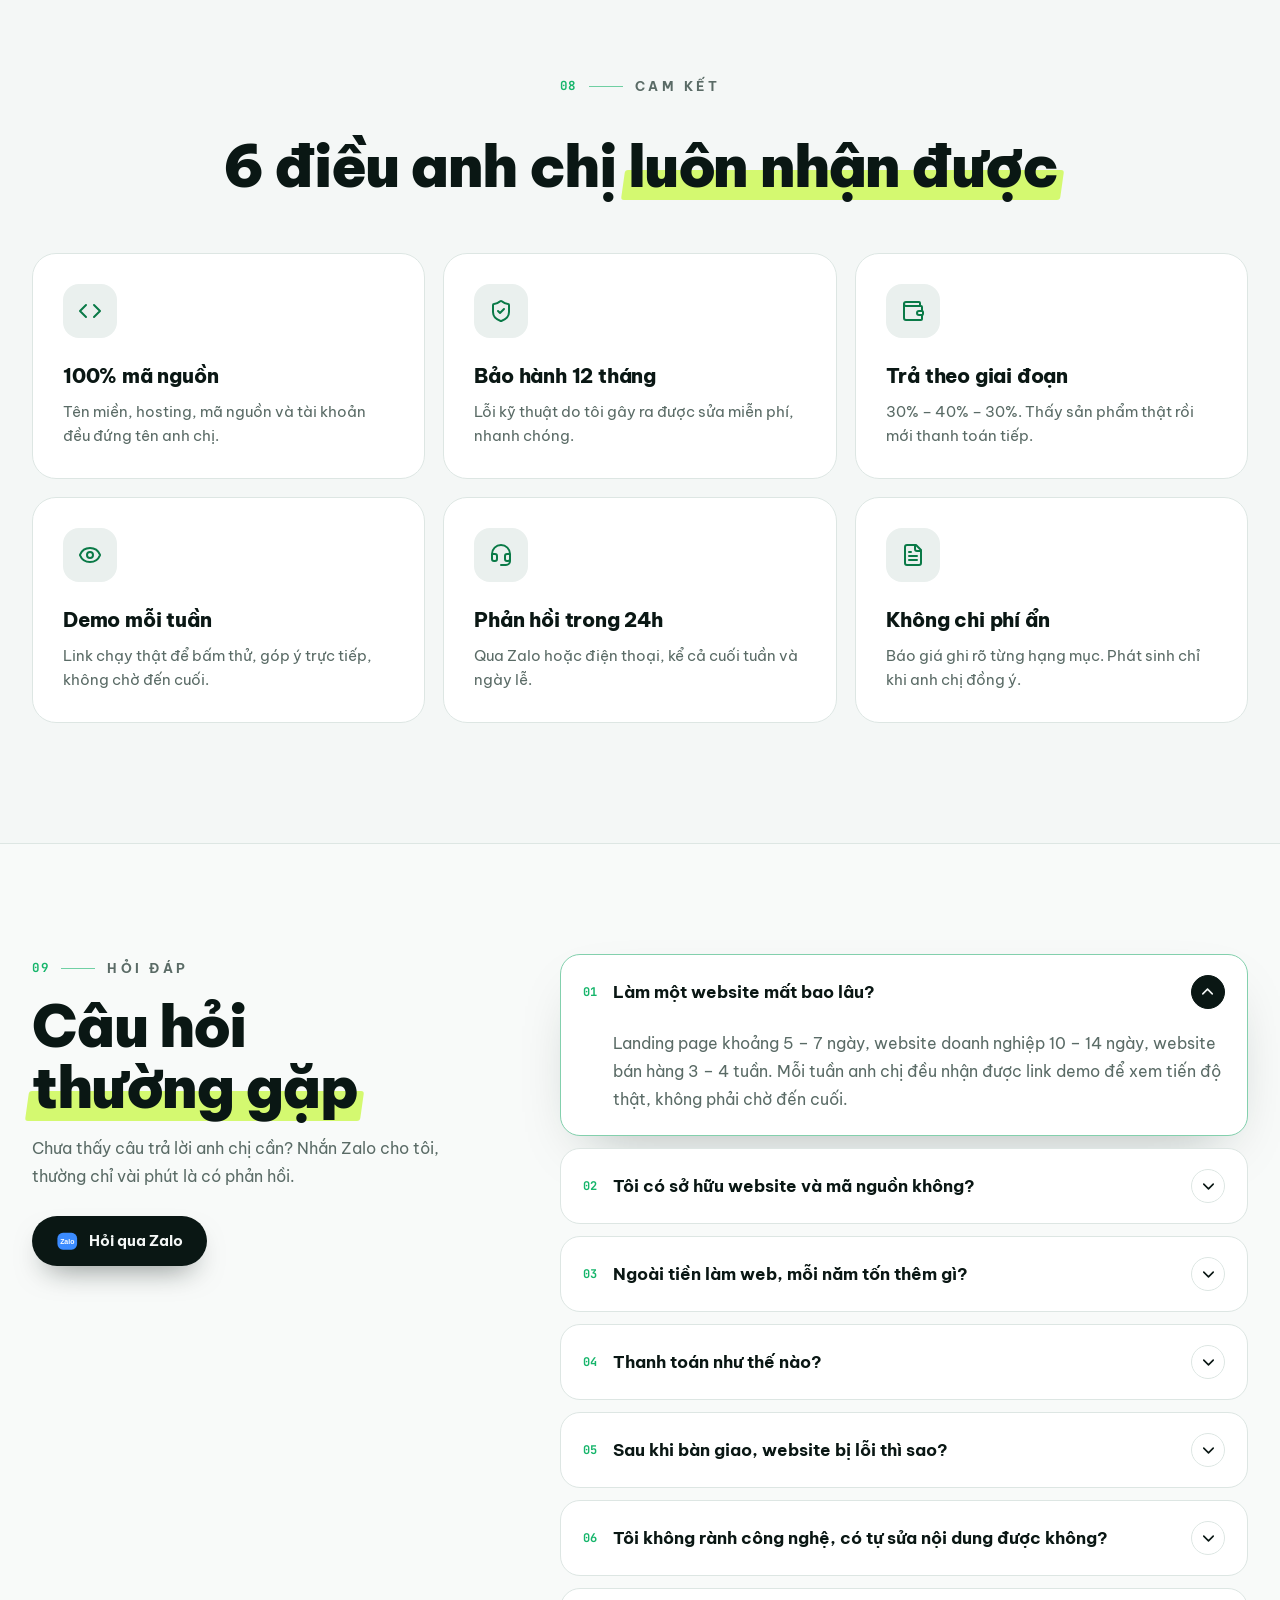
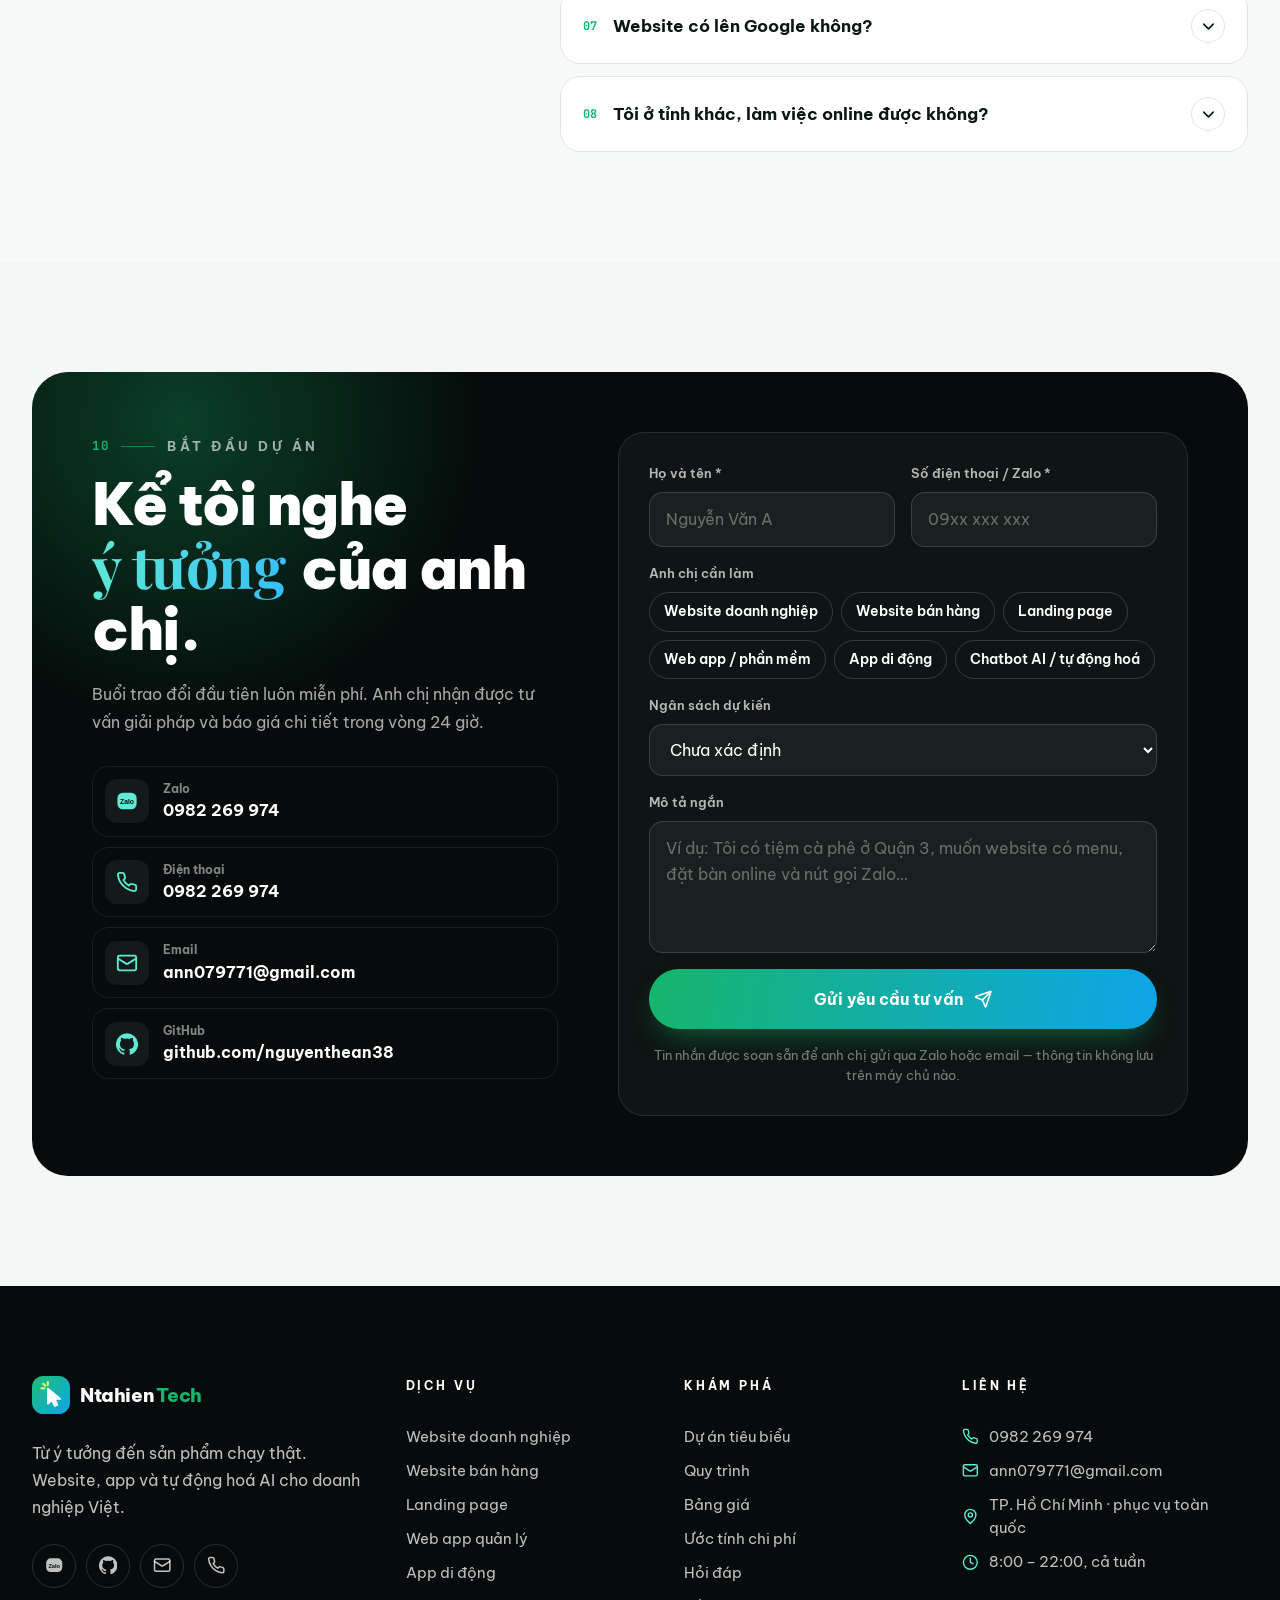
==== commit a112429f: "Đổi logo sang biểu tượng mũi tên bấm chuột, cập nhật ảnh chia sẻ" ====
--- a/index.html
+++ b/index.html
@@ -92,7 +92,7 @@
   <svg width="0" height="0" style="position:absolute" aria-hidden="true">
     <defs>
       <linearGradient id="lg-brand" x1="0" y1="0" x2="1" y2="1"><stop offset="0" stop-color="#1dbf73"/><stop offset="1" stop-color="#0ea5e9"/></linearGradient>
-      <symbol id="logo-mark" viewBox="0 0 40 40"><rect width="40" height="40" rx="12" fill="url(#lg-brand)"/><path d="M12.5 28.5v-17l15 17v-17" fill="none" stroke="#fff" stroke-width="4" stroke-linecap="round" stroke-linejoin="round"/><circle cx="30.5" cy="10" r="3" fill="#d4f970"/></symbol>
+      <symbol id="logo-mark" viewBox="0 0 40 40"><rect width="40" height="40" rx="12" fill="url(#lg-brand)"/><g transform="translate(1.6 1.8)"><path d="M15 11.2v16.3l4.3-3.9 2.9 6.4 3.1-1.4-2.9-6.3h5.9z" fill="#fff" stroke="#fff" stroke-width="1.6" stroke-linejoin="round"/><path d="M15 4.6v3M8.4 11.2h3M10.2 6.4l2.1 2.1" fill="none" stroke="#d4f970" stroke-width="2.4" stroke-linecap="round"/></g></symbol>
     </defs>
   </svg>
 
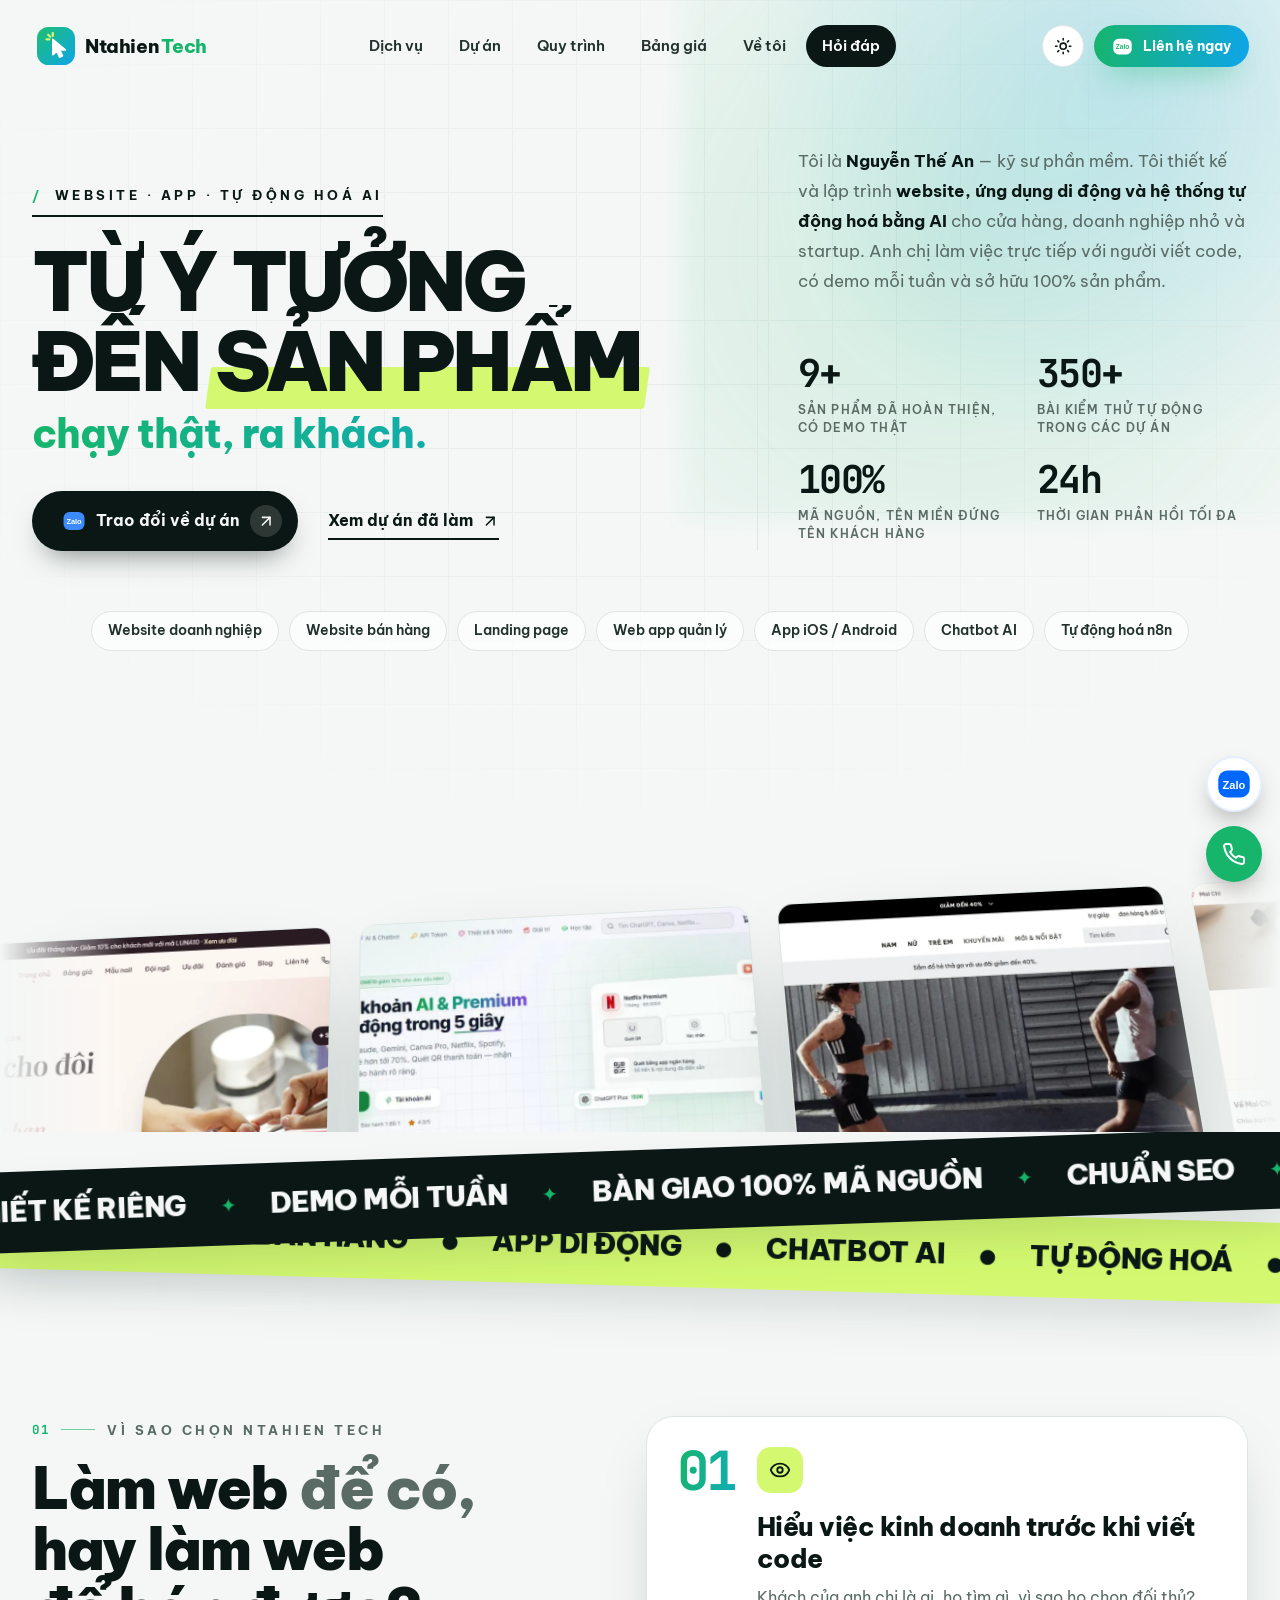
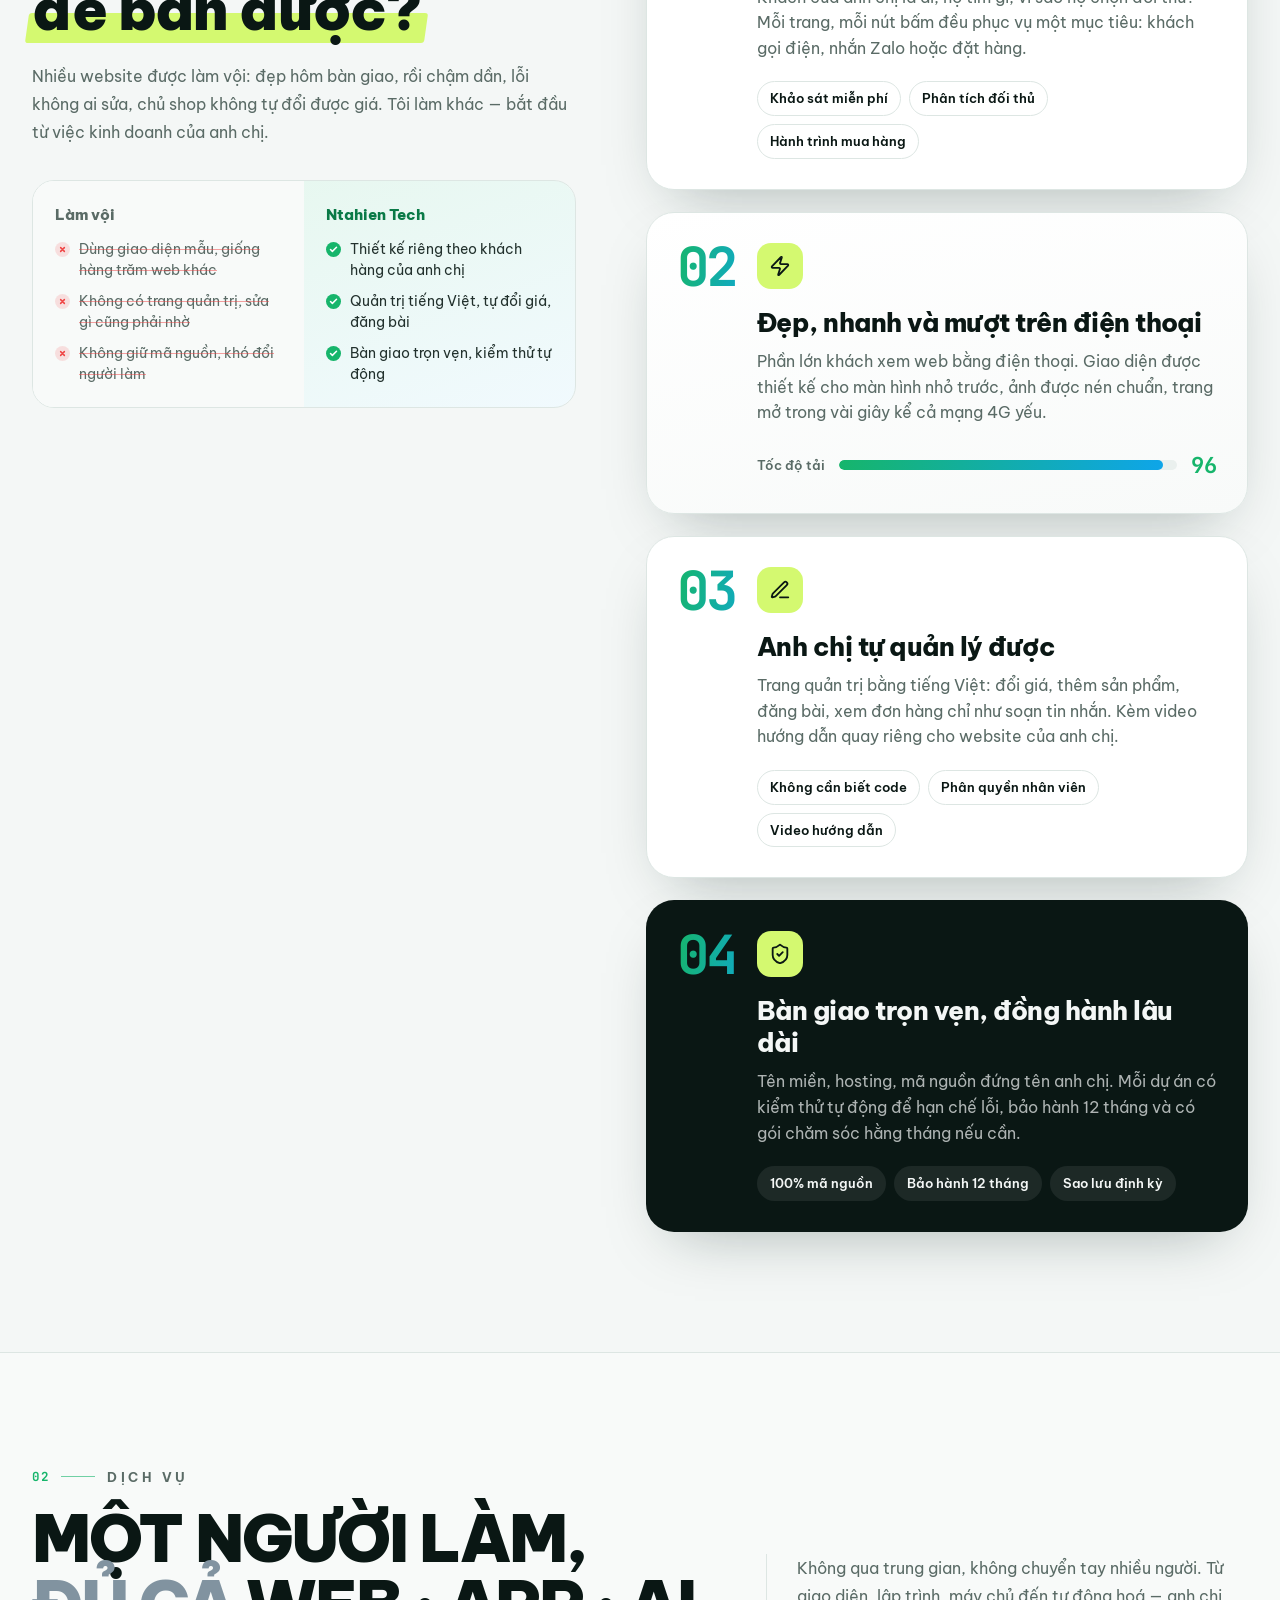
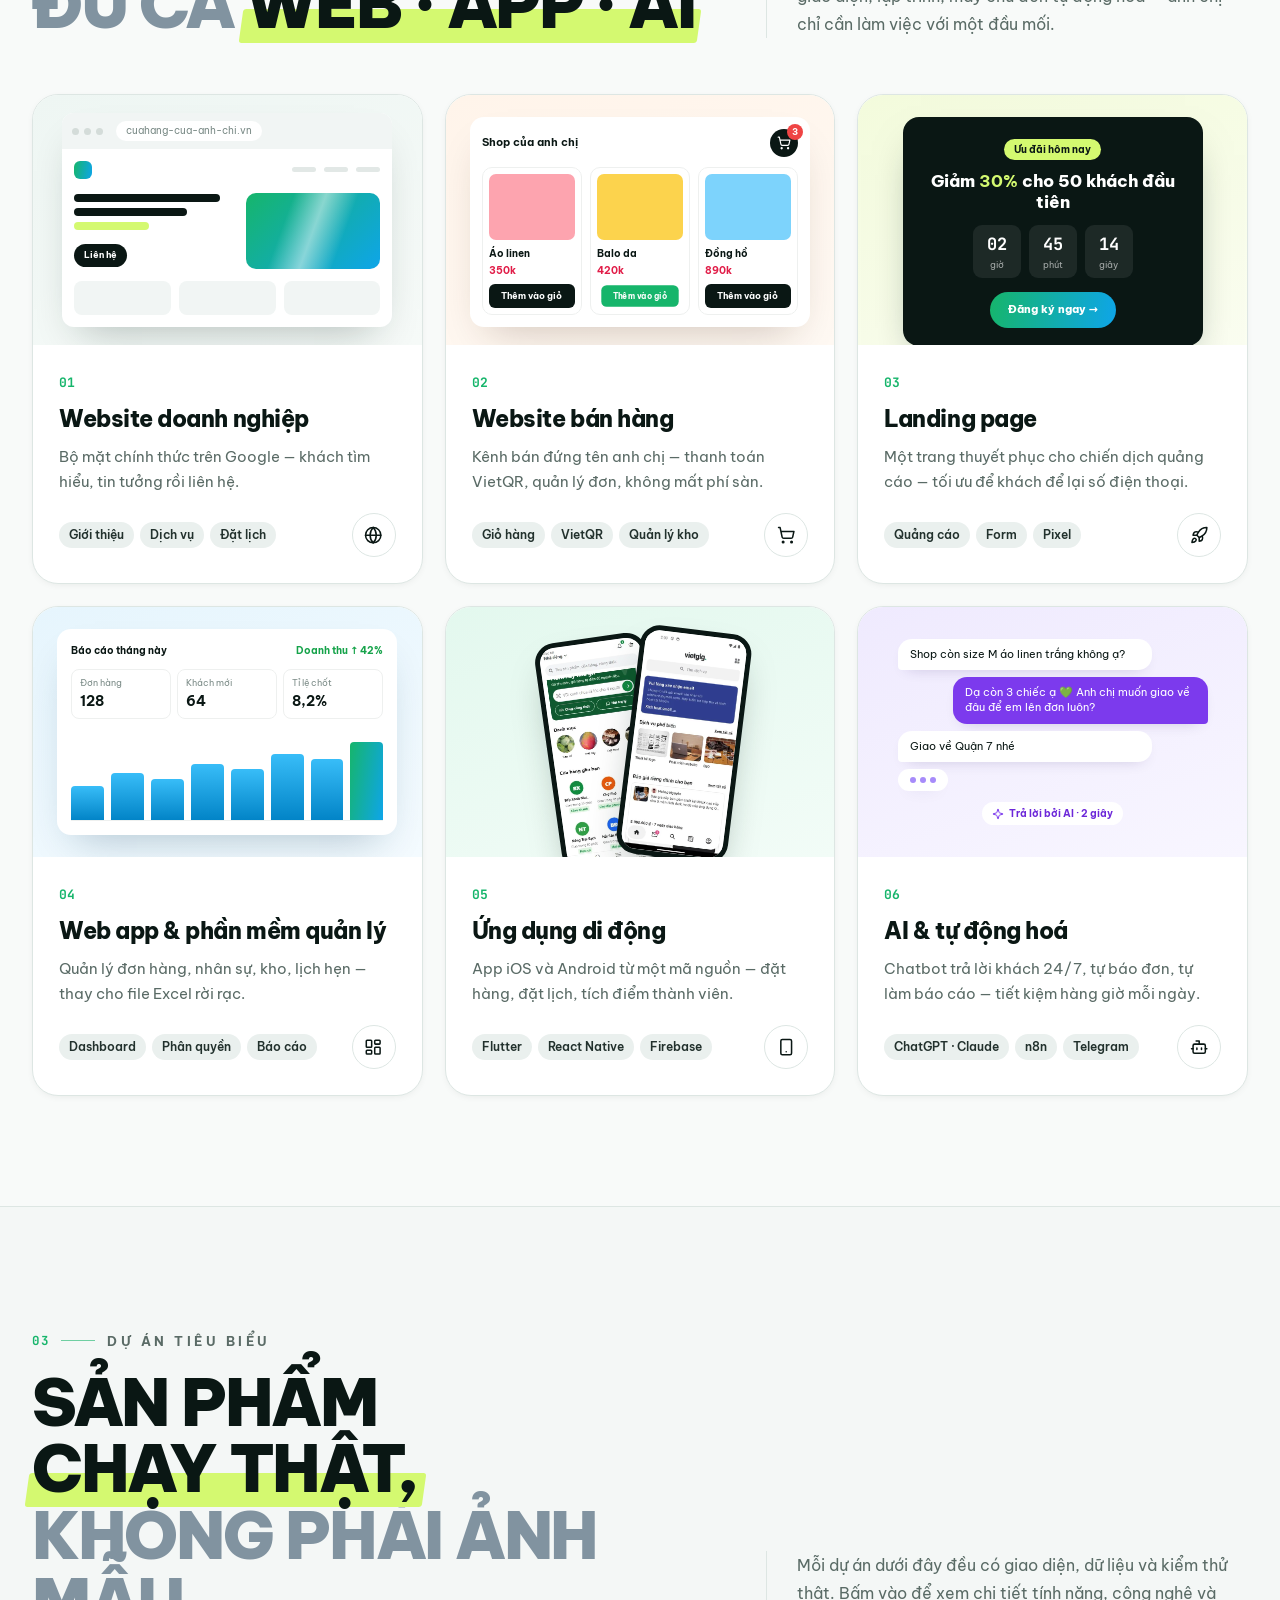
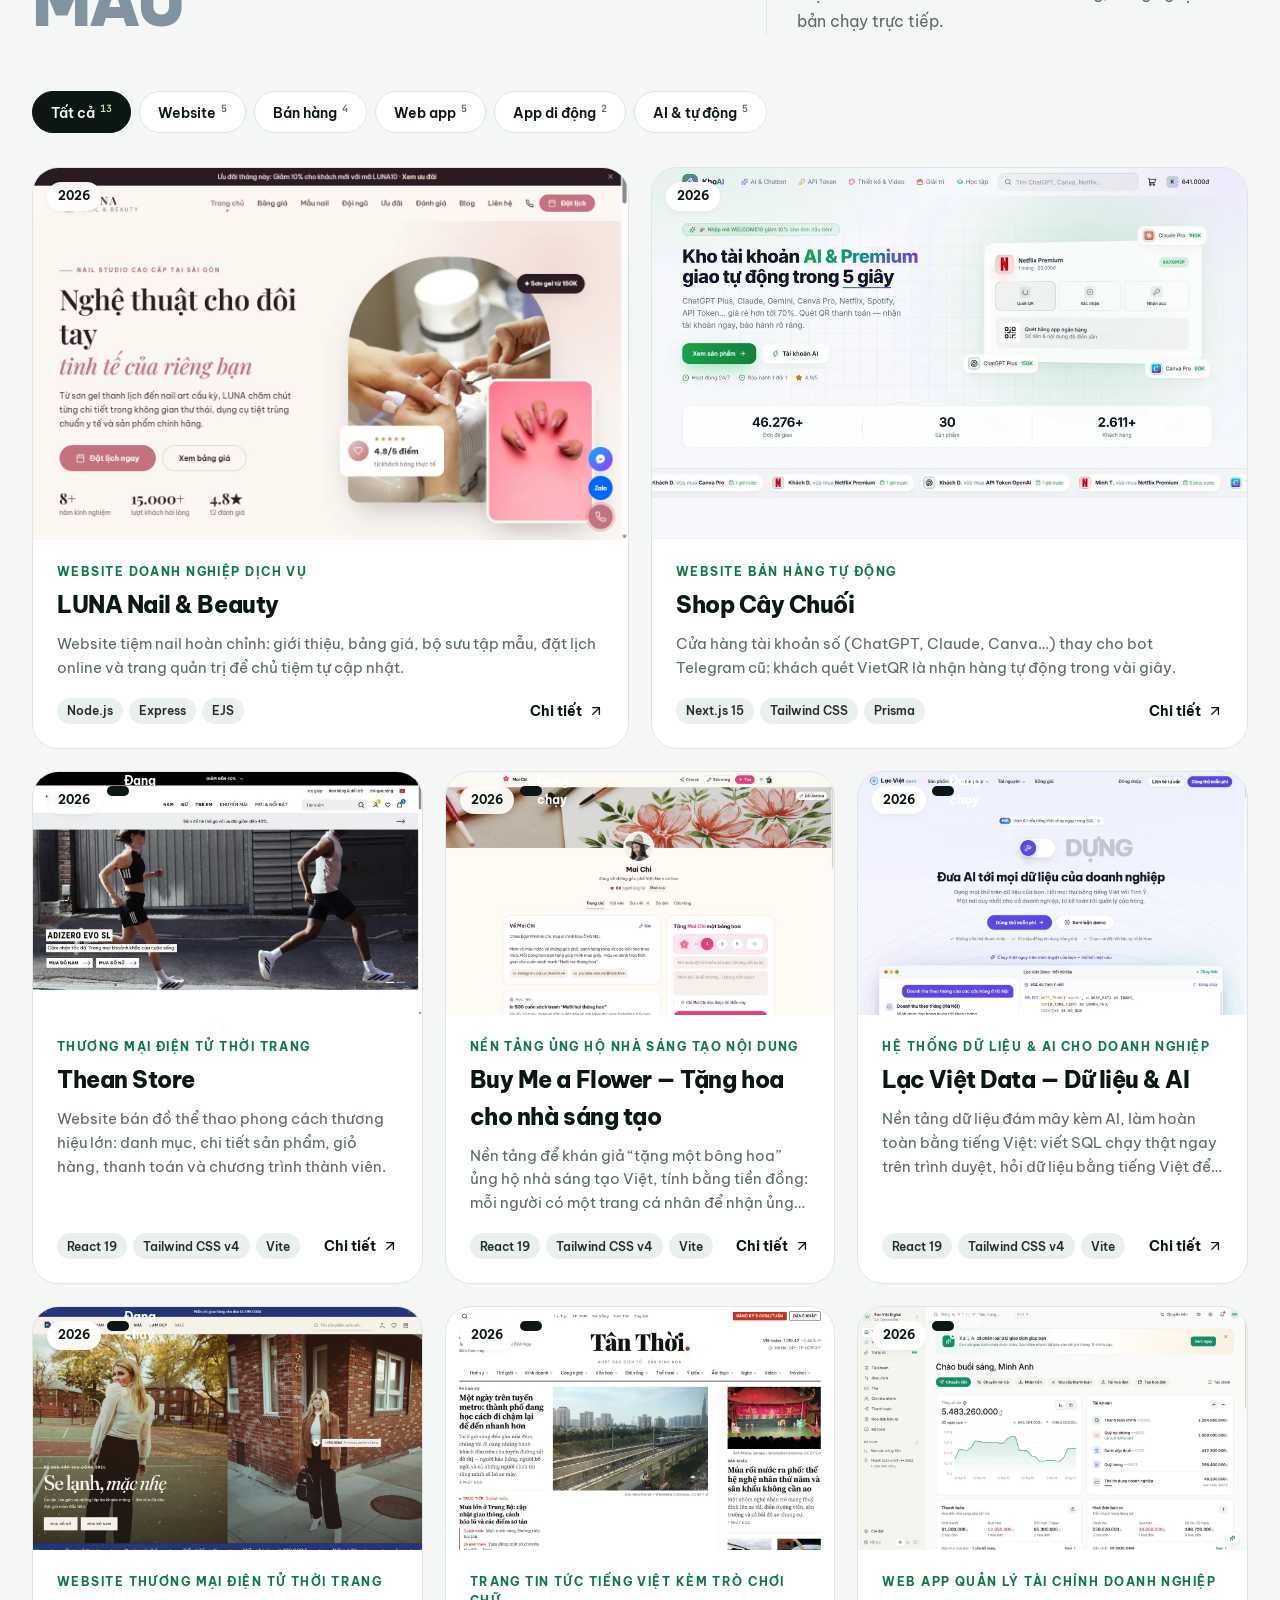
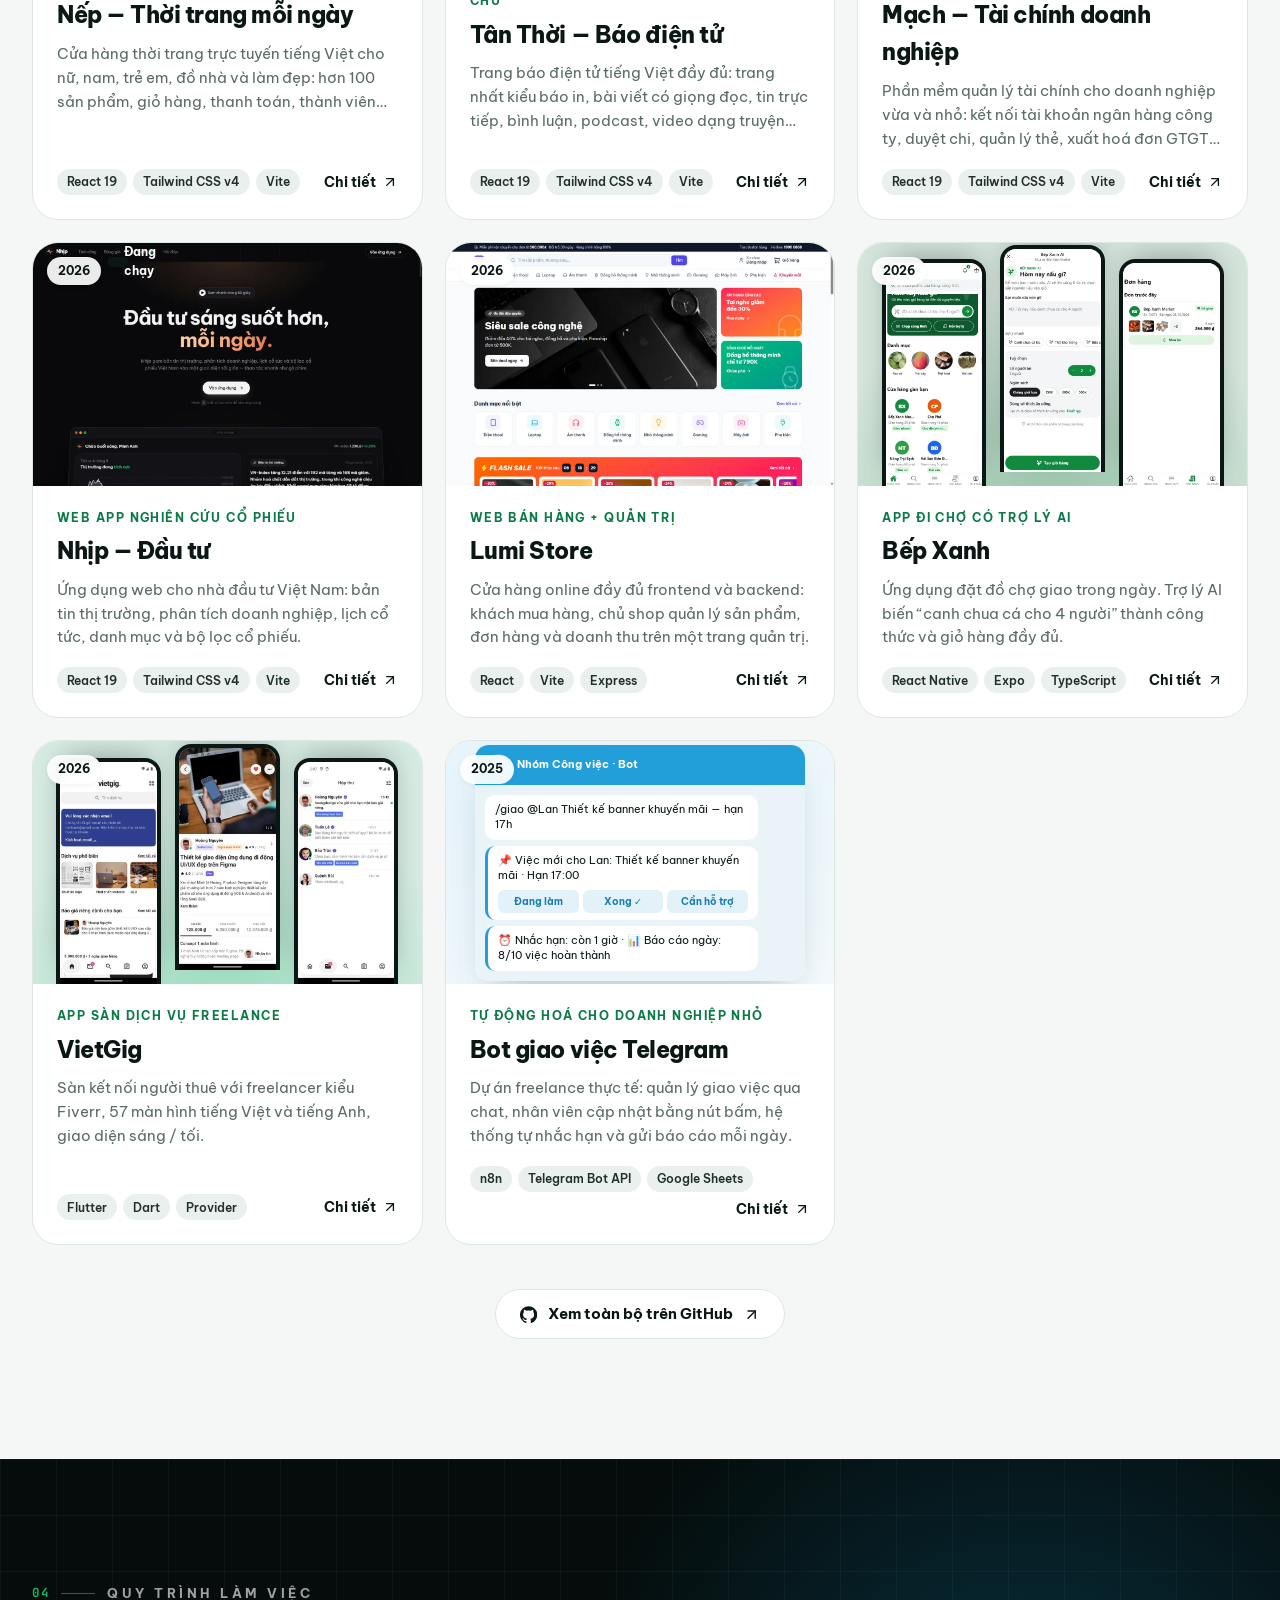
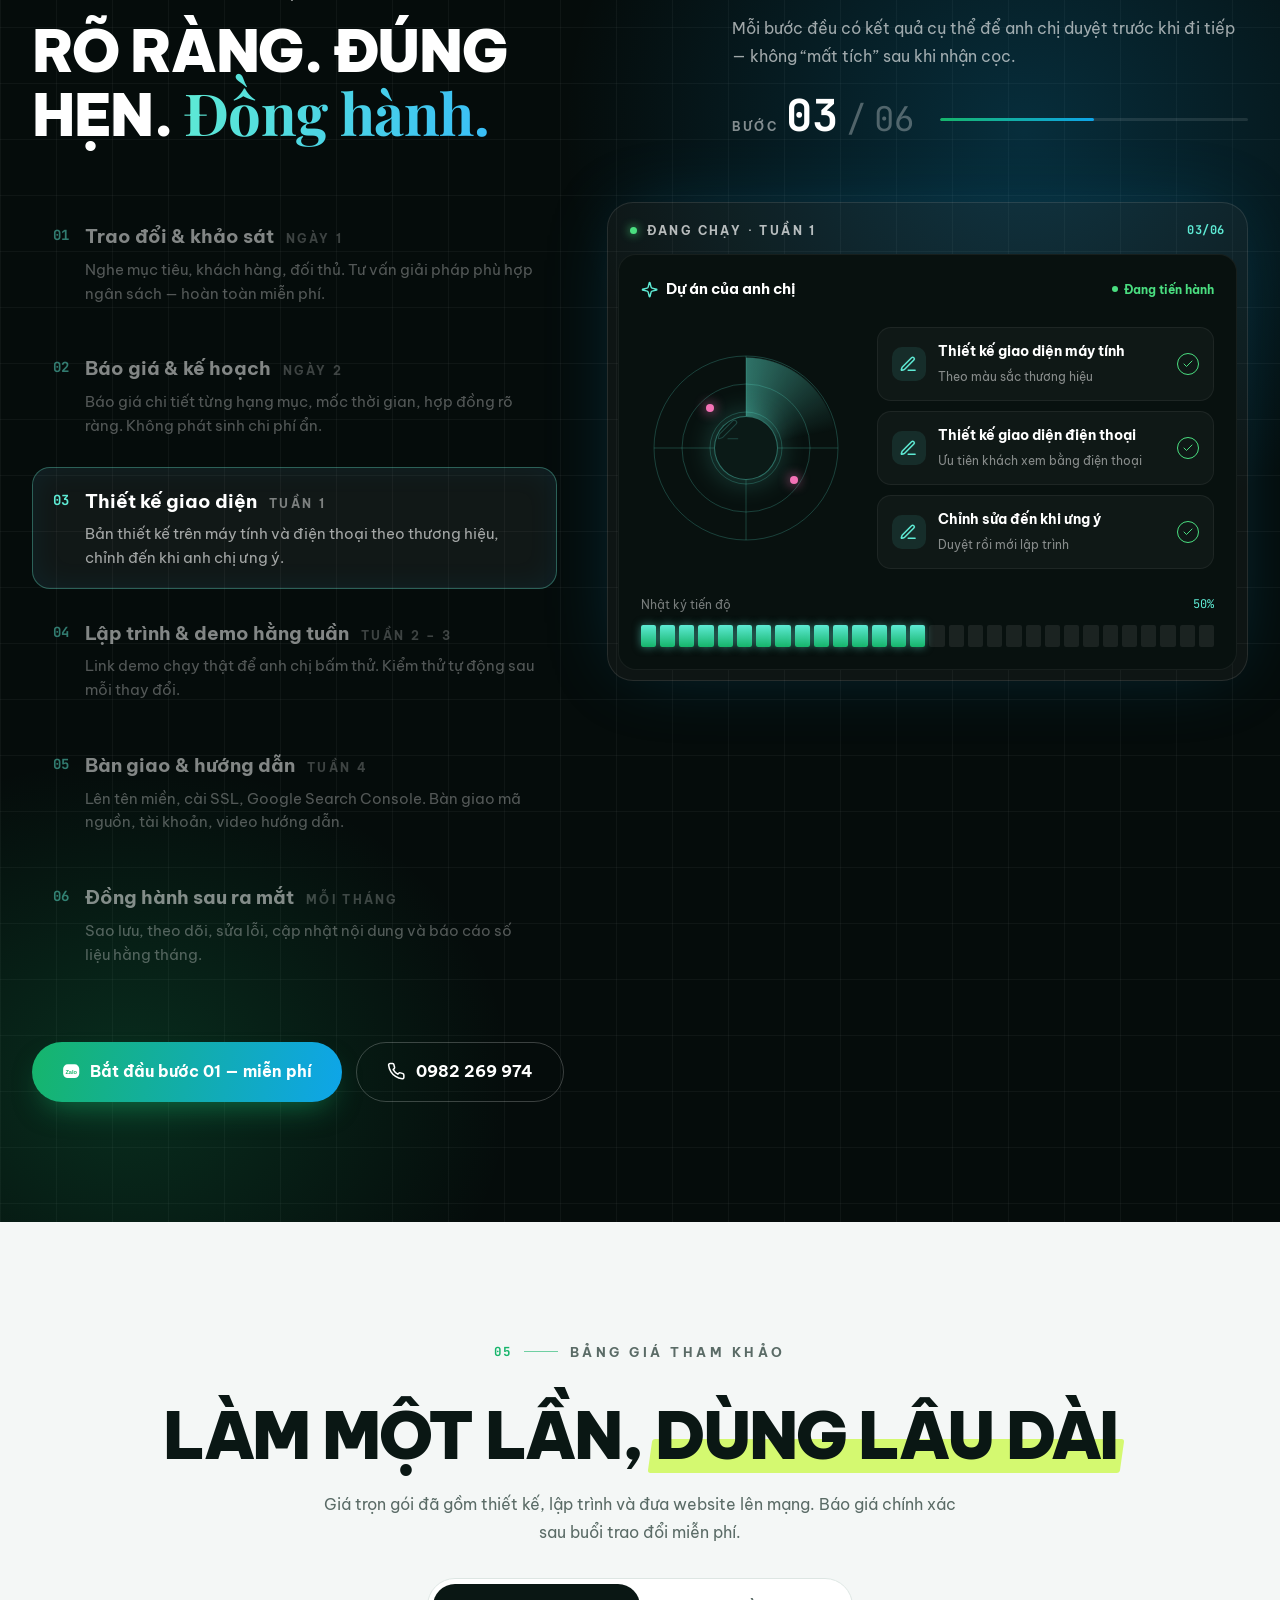
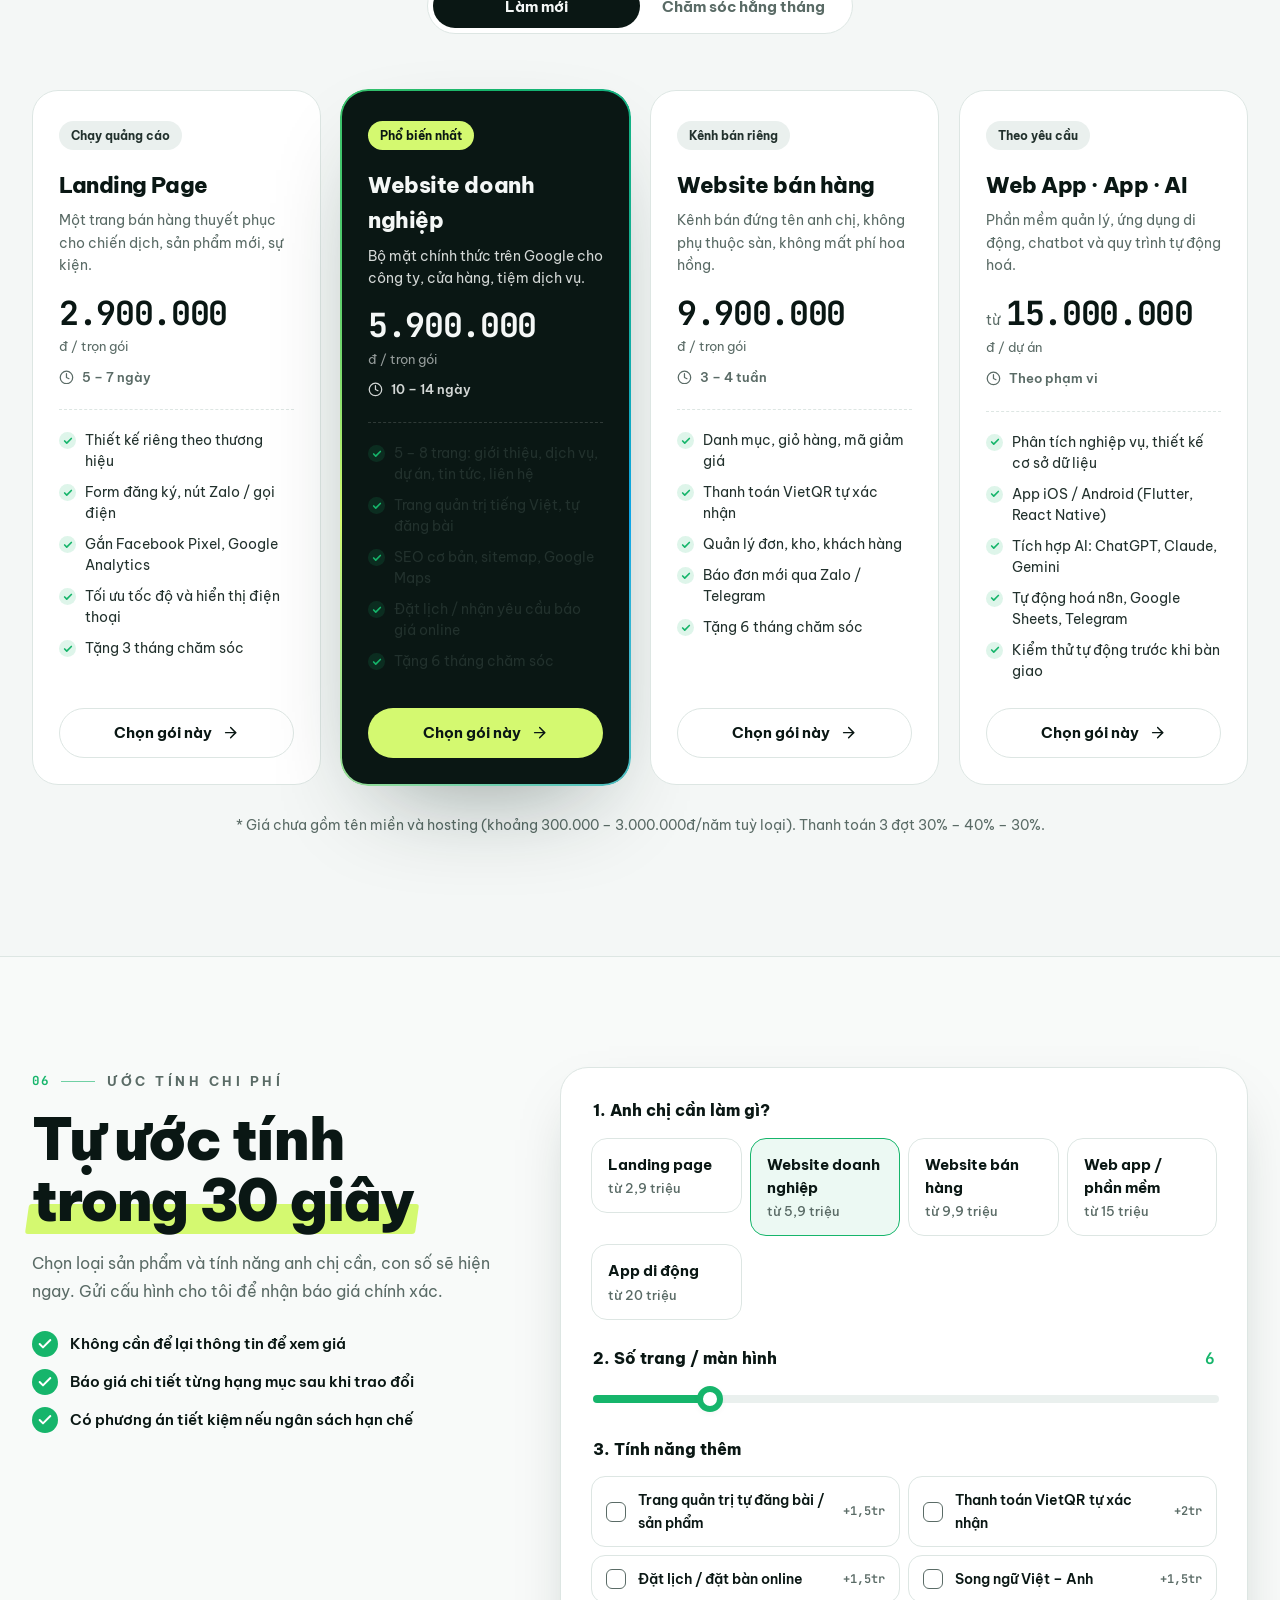
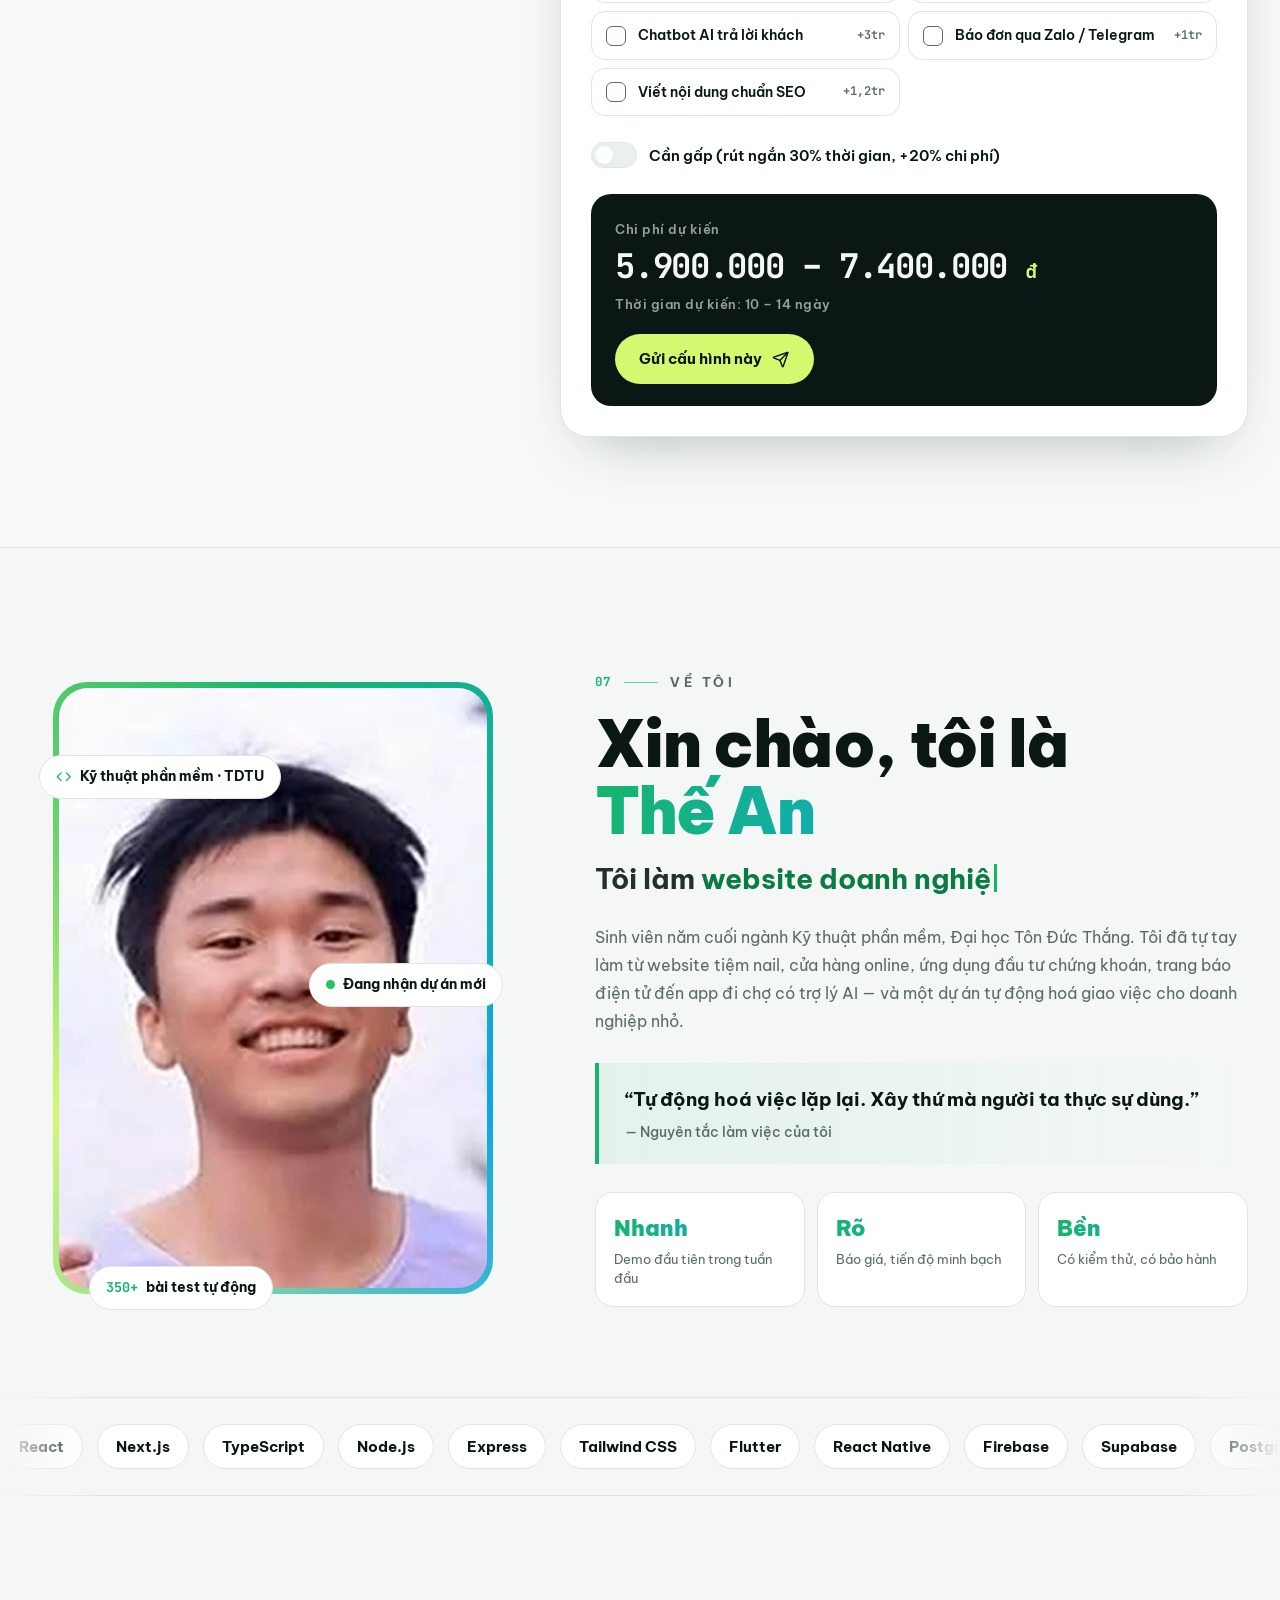
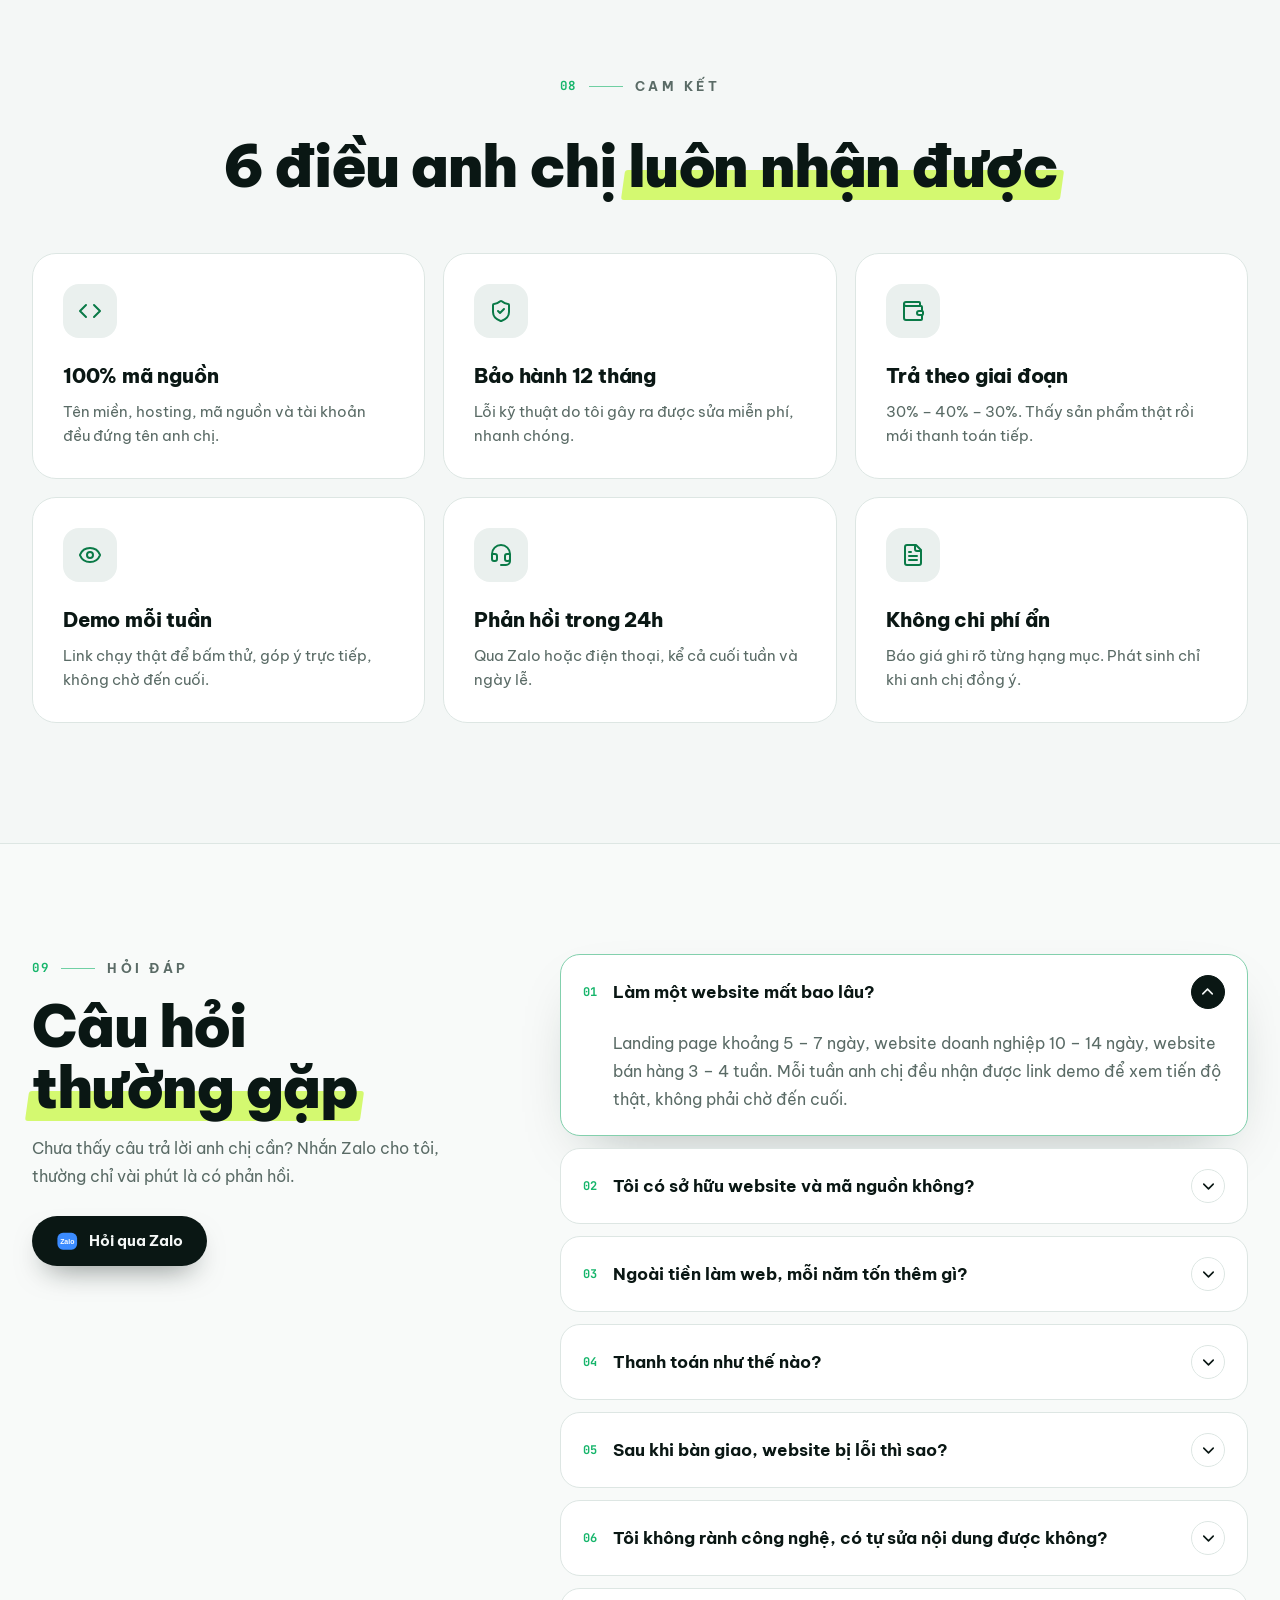
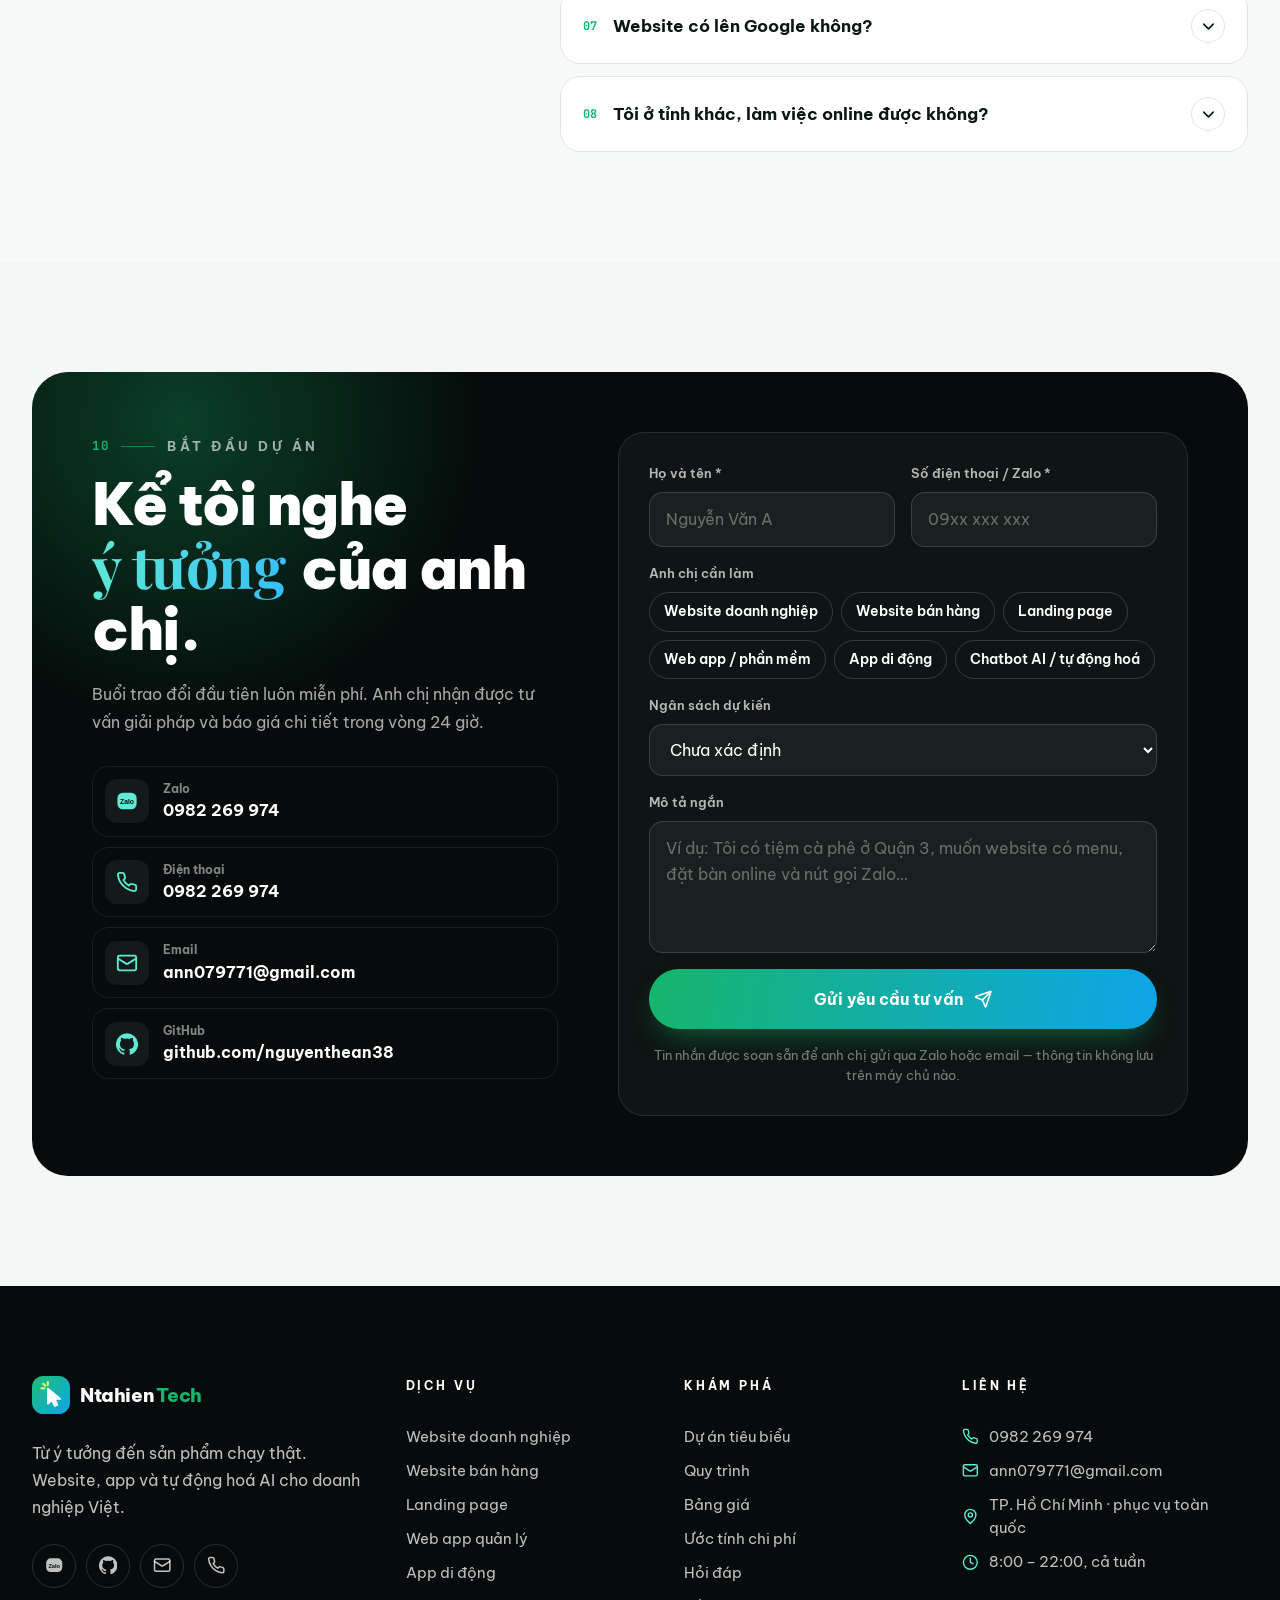
==== commit 8d3f8888: "Bỏ dải sóng và vòng tròn con trỏ, dùng lại con trỏ chuột mặc định" ====
--- a/index.html
+++ b/index.html
@@ -20,7 +20,7 @@
   <link rel="preconnect" href="https://fonts.googleapis.com" />
   <link rel="preconnect" href="https://fonts.gstatic.com" crossorigin />
   <link href="https://fonts.googleapis.com/css2?family=Be+Vietnam+Pro:wght@300;400;500;600;700;800;900&family=JetBrains+Mono:wght@500;700&family=Playfair+Display:ital,wght@1,600;1,700&display=swap" rel="stylesheet" />
-  <link rel="stylesheet" href="assets/css/style.css?v=7" />
+  <link rel="stylesheet" href="assets/css/style.css?v=8" />
   <script>
     /* Áp dụng giao diện sáng/tối trước khi vẽ trang để không bị nháy */
     (function () { try { var t = localStorage.getItem('theme'); if (t) document.documentElement.setAttribute('data-theme', t); } catch (e) {} })();
@@ -97,9 +97,6 @@
   </svg>
 
   <!-- Hiệu ứng con trỏ -->
-  <canvas class="ribbons" id="ribbons" aria-hidden="true"></canvas>
-  <div class="cursor" id="cursor" aria-hidden="true"><span class="cursor__label" id="cursorLabel"></span></div>
-  <div class="cursor-dot" id="cursorDot" aria-hidden="true"></div>
   <div class="sparkles" id="sparkles" aria-hidden="true"></div>
 
   <!-- Thanh điều hướng -->
@@ -717,7 +714,7 @@
   <div class="toast" id="toast" role="status" aria-live="polite"></div>
 
   <script src="assets/js/data.js?v=13"></script>
-  <script src="assets/js/cursor.js?v=4"></script>
+  <script src="assets/js/cursor.js?v=5"></script>
   <script src="assets/js/main.js?v=8"></script>
 </body>
 </html>
--- a/assets/css/style.css
+++ b/assets/css/style.css
@@ -142,18 +142,6 @@
 @keyframes floaty { 0%, 100% { transform: translateY(0); } 50% { transform: translateY(-8px); } }
 
 /* ---------- Con trỏ ---------- */
-.ribbons { position: fixed; inset: 0; width: 100%; height: 100%; pointer-events: none; z-index: 60; transition: opacity .8s; }
-.cursor, .cursor-dot { position: fixed; left: 0; top: 0; pointer-events: none; z-index: 9990; opacity: 0; will-change: transform; }
-.has-cursor .cursor, .has-cursor .cursor-dot { opacity: 1; }
-.cursor { width: 40px; height: 40px; margin: -20px 0 0 -20px; border-radius: 50%; border: 1.5px solid var(--brand); display: grid; place-items: center; transition: width .35s var(--ease), height .35s var(--ease), margin .35s var(--ease), background-color .35s, border-color .35s, opacity .3s; }
-.cursor-dot { width: 6px; height: 6px; margin: -3px 0 0 -3px; border-radius: 50%; background: var(--brand); transition: opacity .3s, transform .1s; }
-.cursor.is-hover { width: 64px; height: 64px; margin: -32px 0 0 -32px; background: rgba(22, 181, 107, .12); border-color: transparent; }
-.cursor.is-view { width: 96px; height: 96px; margin: -48px 0 0 -48px; background: var(--ink); border-color: transparent; }
-.cursor.is-down { transform: scale(.85); }
-.cursor__label { font-size: 13px; font-weight: 700; color: var(--bg); opacity: 0; transform: scale(.6); transition: opacity .25s, transform .35s var(--ease); white-space: nowrap; }
-.cursor.is-view .cursor__label { opacity: 1; transform: scale(1); }
-.cursor.is-hidden, .cursor-dot.is-hidden { opacity: 0 !important; }
-.cursor-dot.is-hover { opacity: 0; }
 .click-burst { position: fixed; pointer-events: none; z-index: 9989; width: 6px; height: 6px; margin: -3px 0 0 -3px; border-radius: 50%; background: var(--brand); animation: burst .7s var(--ease) forwards; }
 @keyframes burst { to { transform: translate(var(--tx), var(--ty)) scale(0); opacity: 0; } }
 .sparkles { position: fixed; inset: 0; pointer-events: none; z-index: 2; overflow: hidden; }
@@ -841,12 +829,9 @@
 /* ---------- Giảm chuyển động ---------- */
 @media (prefers-reduced-motion: reduce) {
   *, *::before, *::after { animation-duration: .001ms !important; animation-iteration-count: 1 !important; transition-duration: .001ms !important; scroll-behavior: auto !important; }
-  .ribbons, .sparkles, .cursor, .cursor-dot { display: none !important; }
+  .sparkles { display: none !important; }
   [data-reveal] { opacity: 1; transform: none; }
   .split-word > span { transform: none; }
-}
-@media (hover: none), (pointer: coarse) {
-  .ribbons, .cursor, .cursor-dot { display: none !important; }
 }
 @media (max-width: 640px) {
   .hero { padding-top: calc(var(--nav-h) + 40px); }
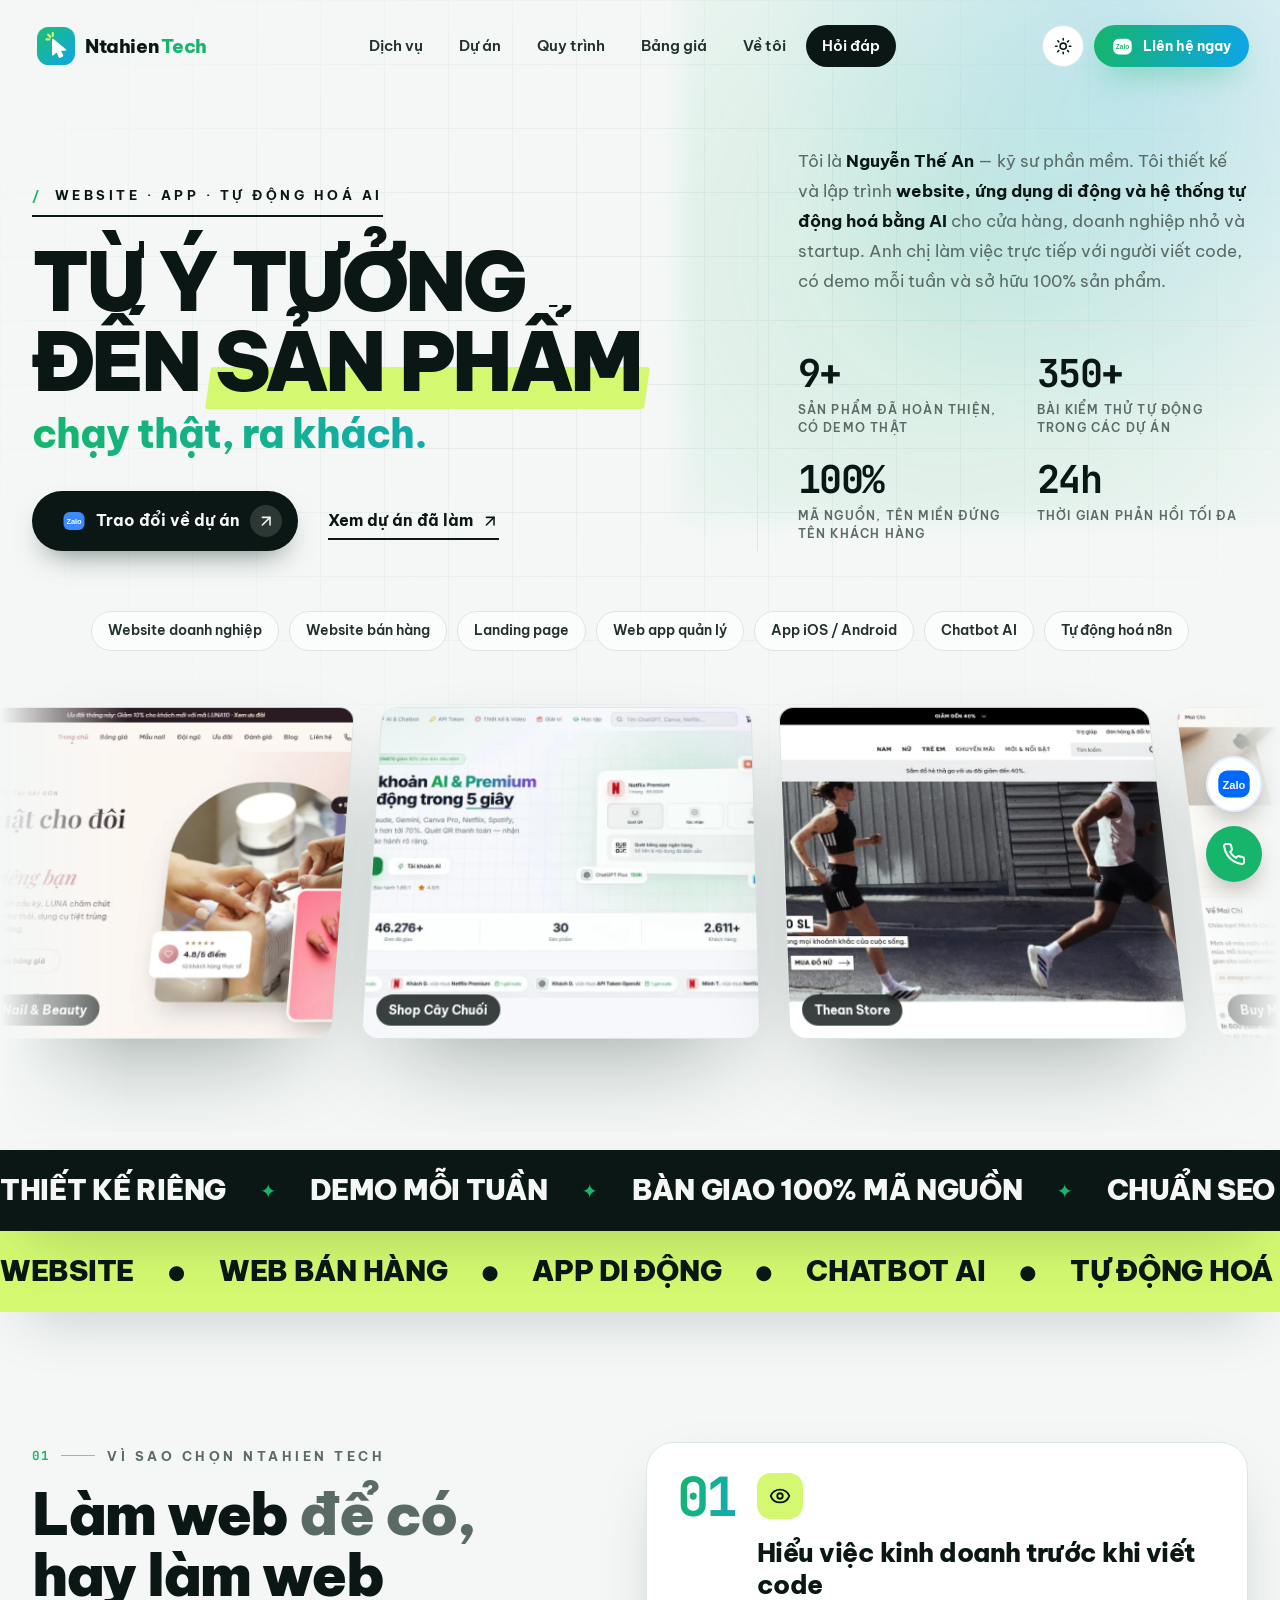
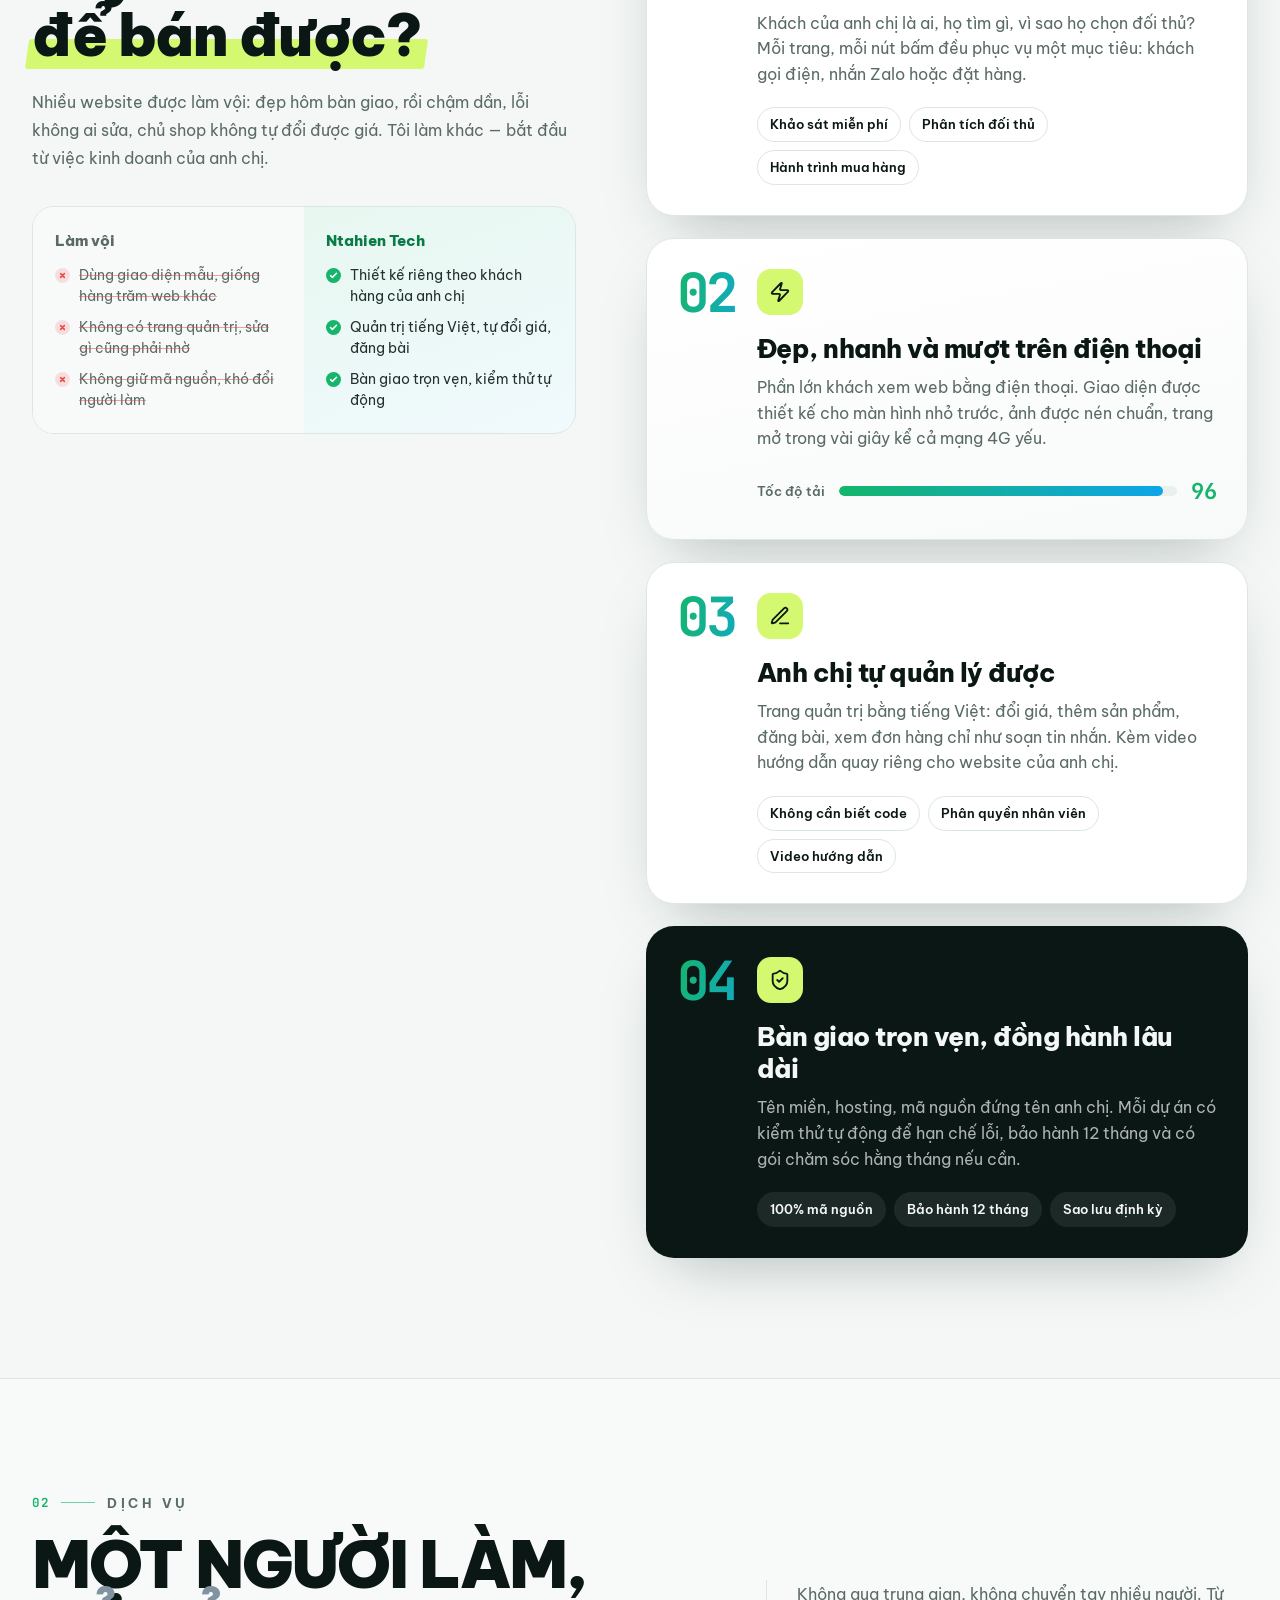
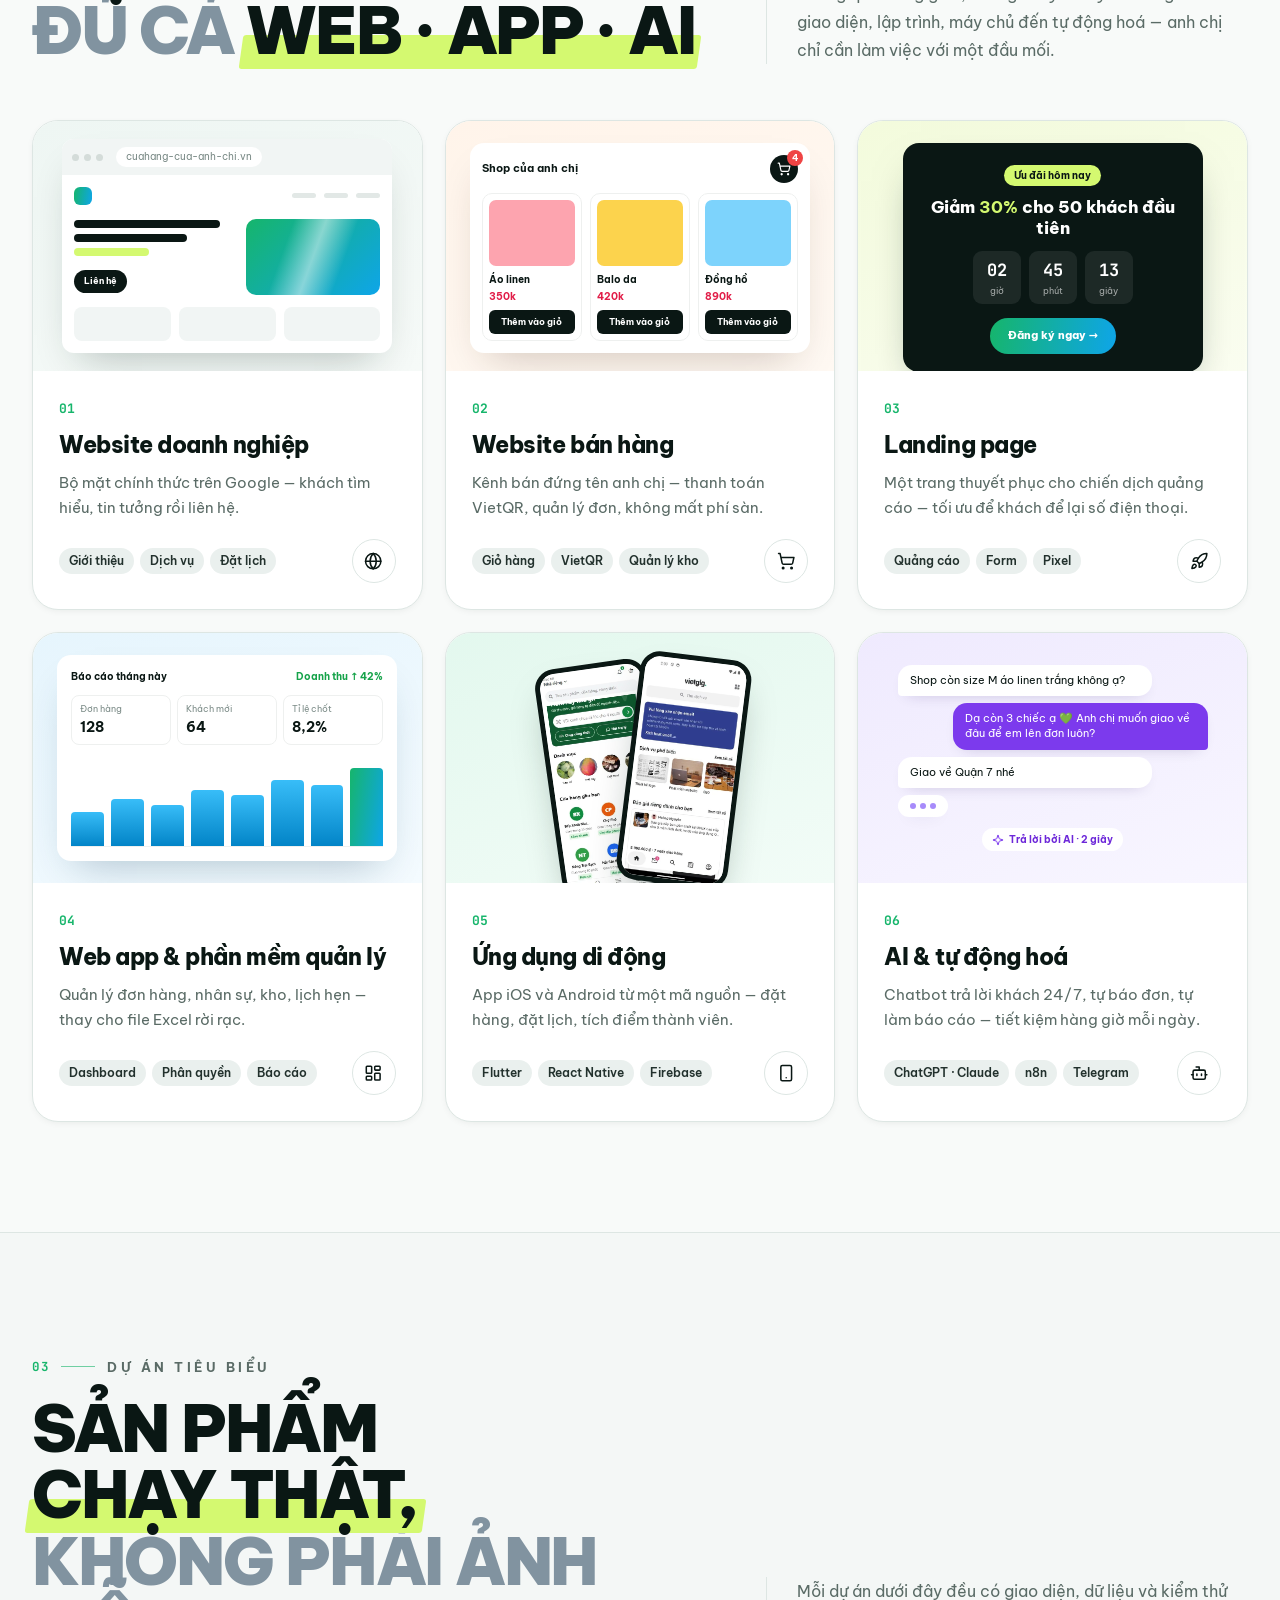
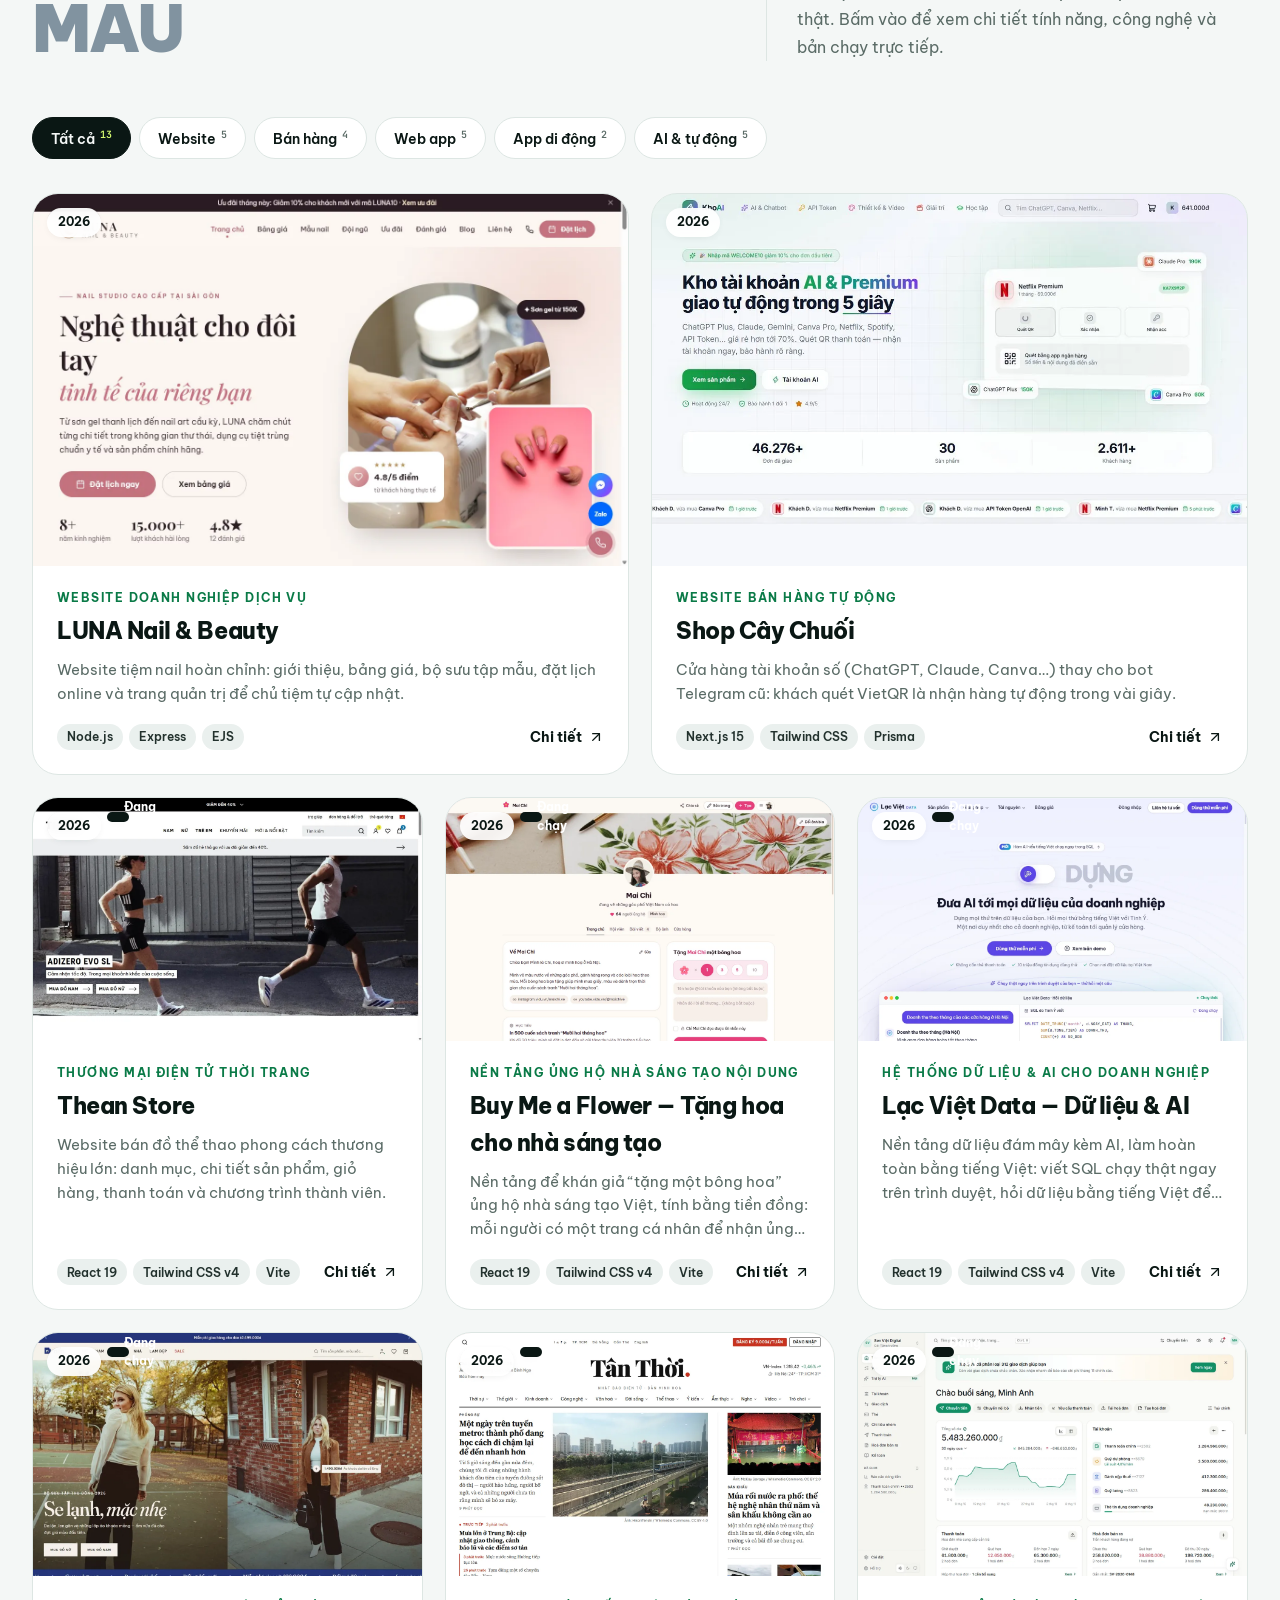
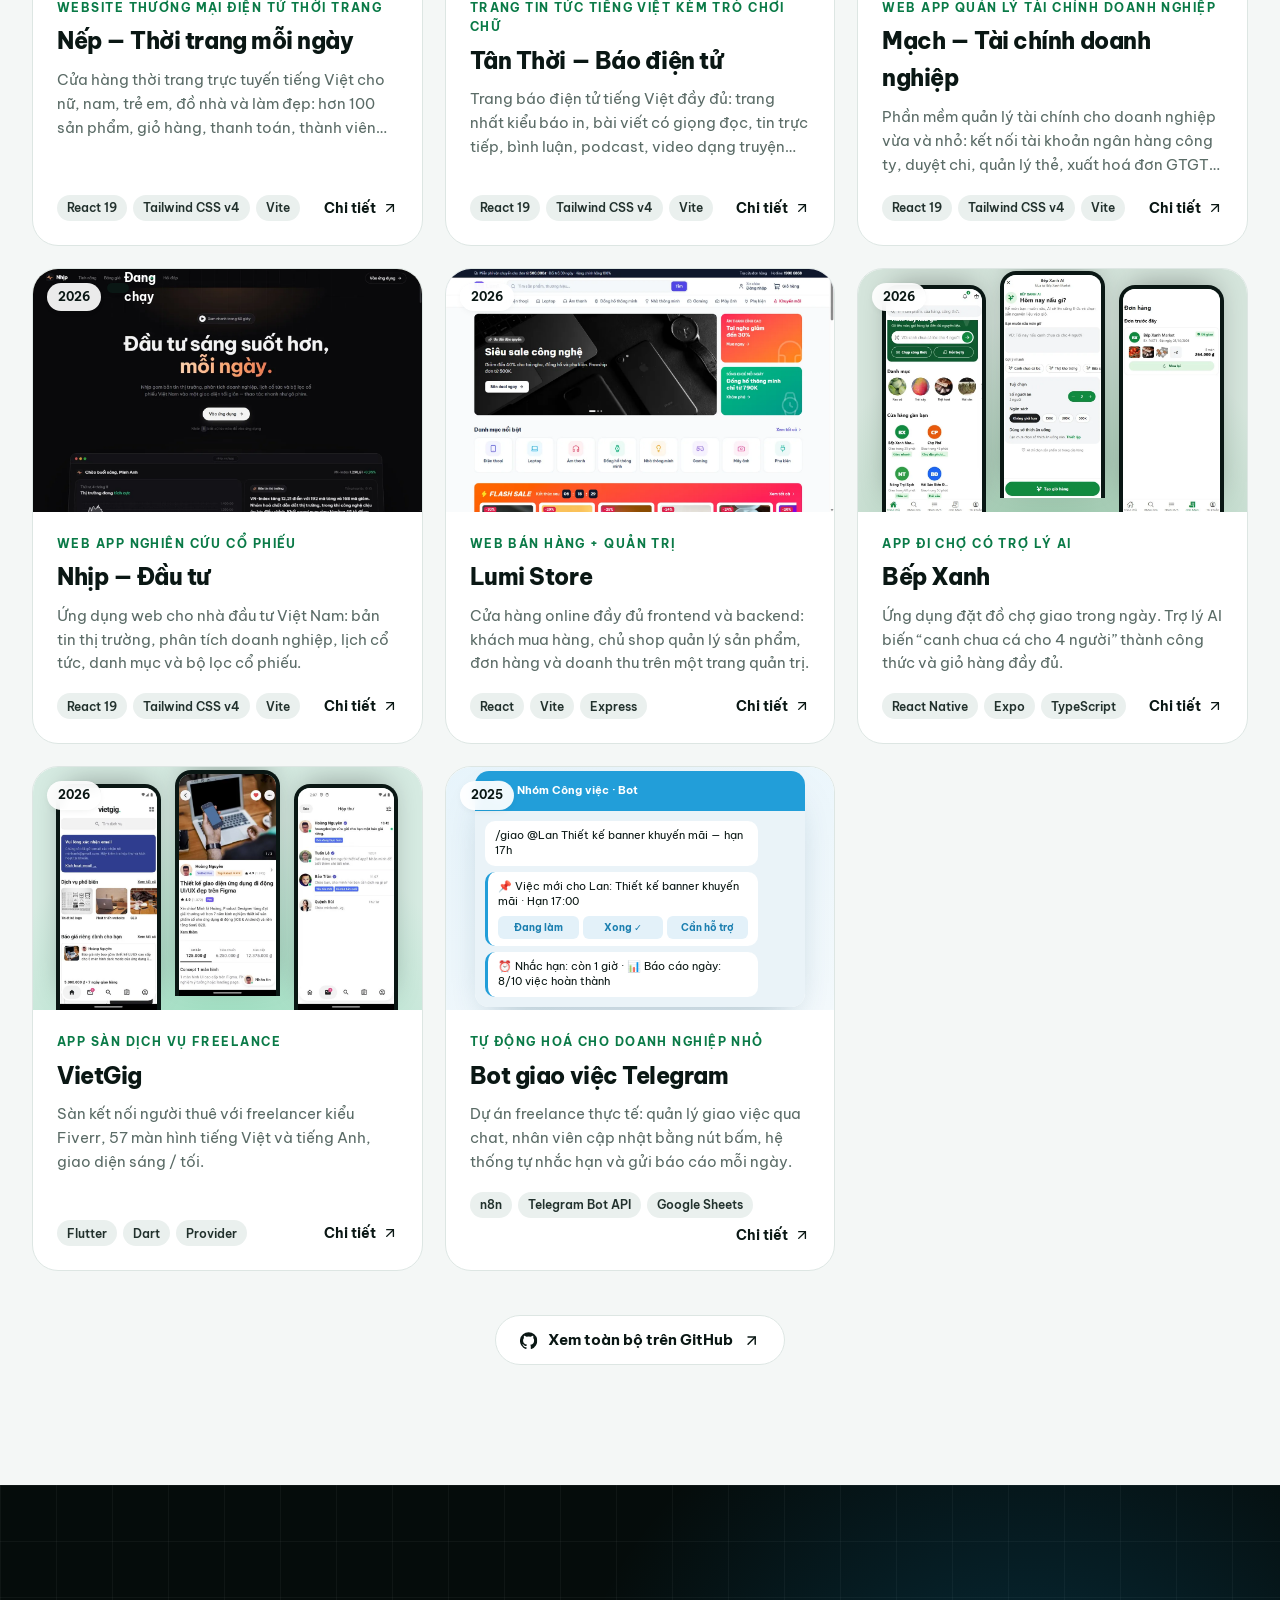
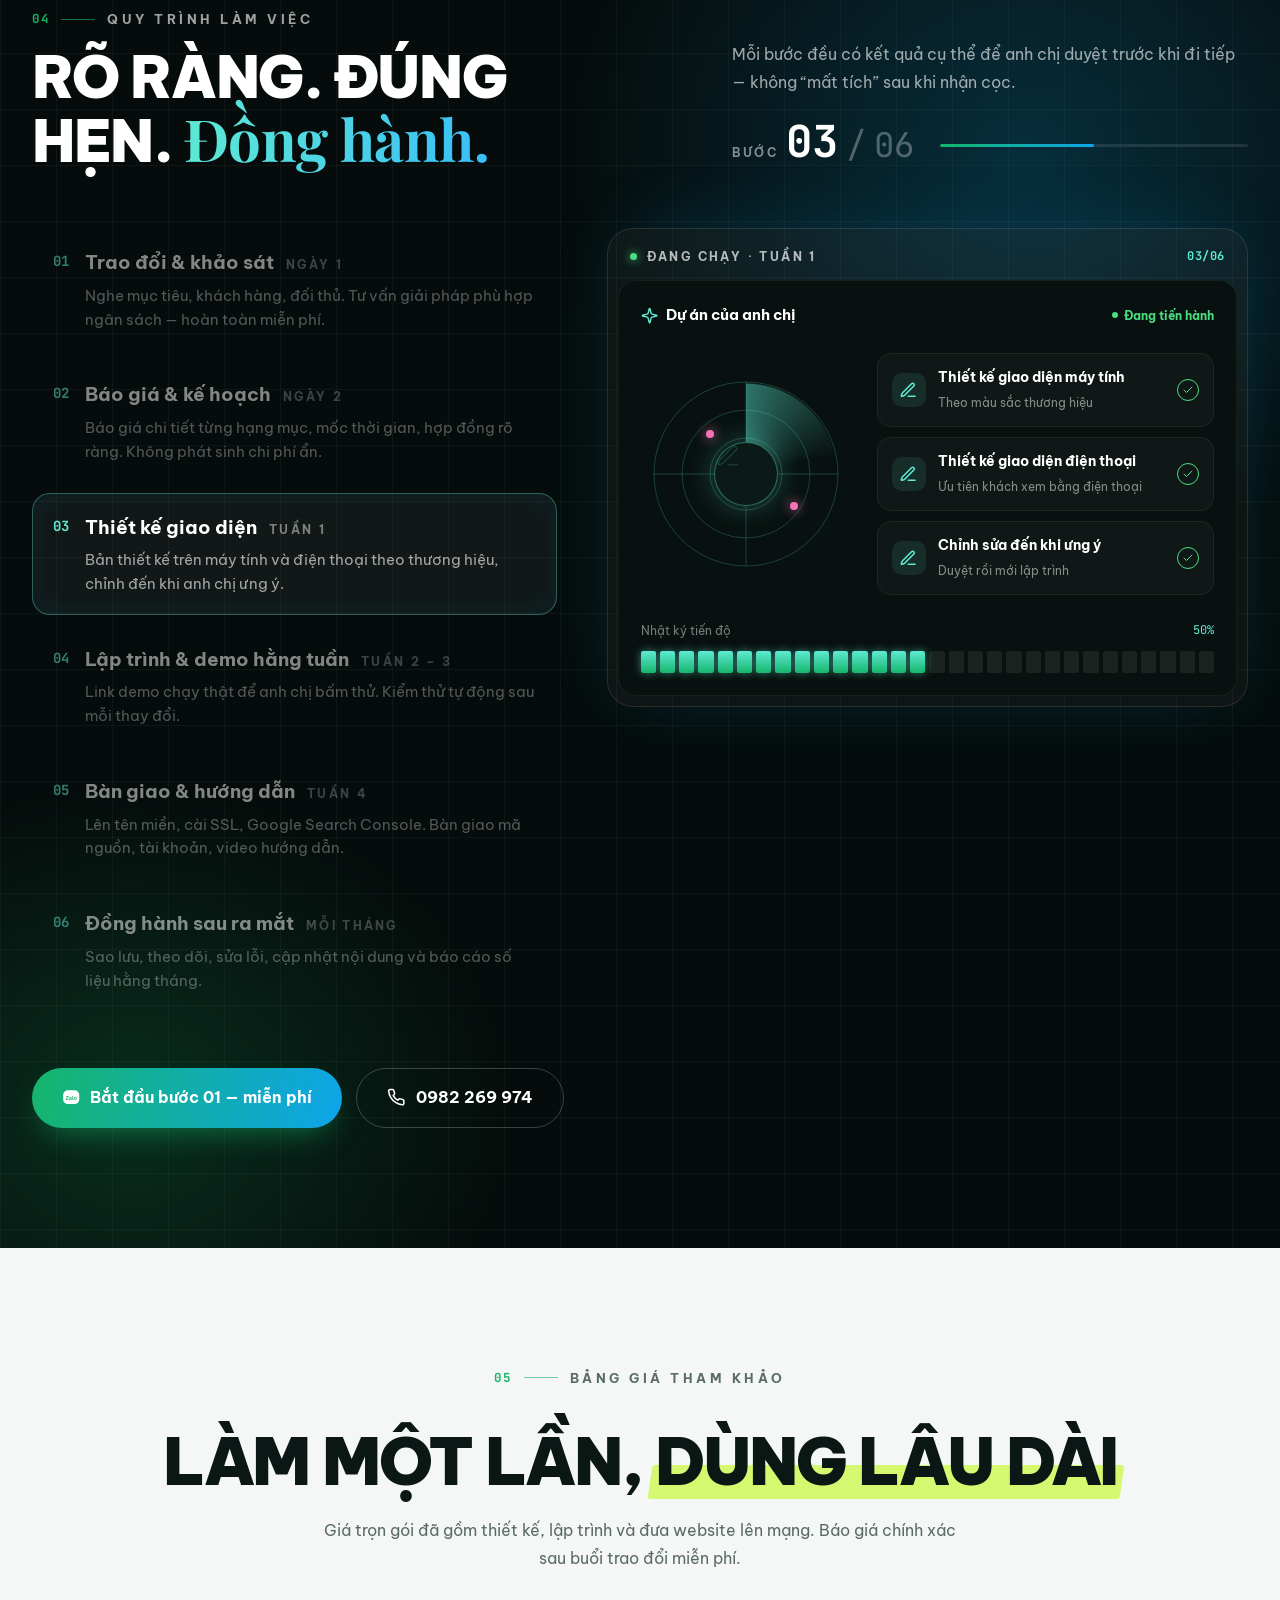
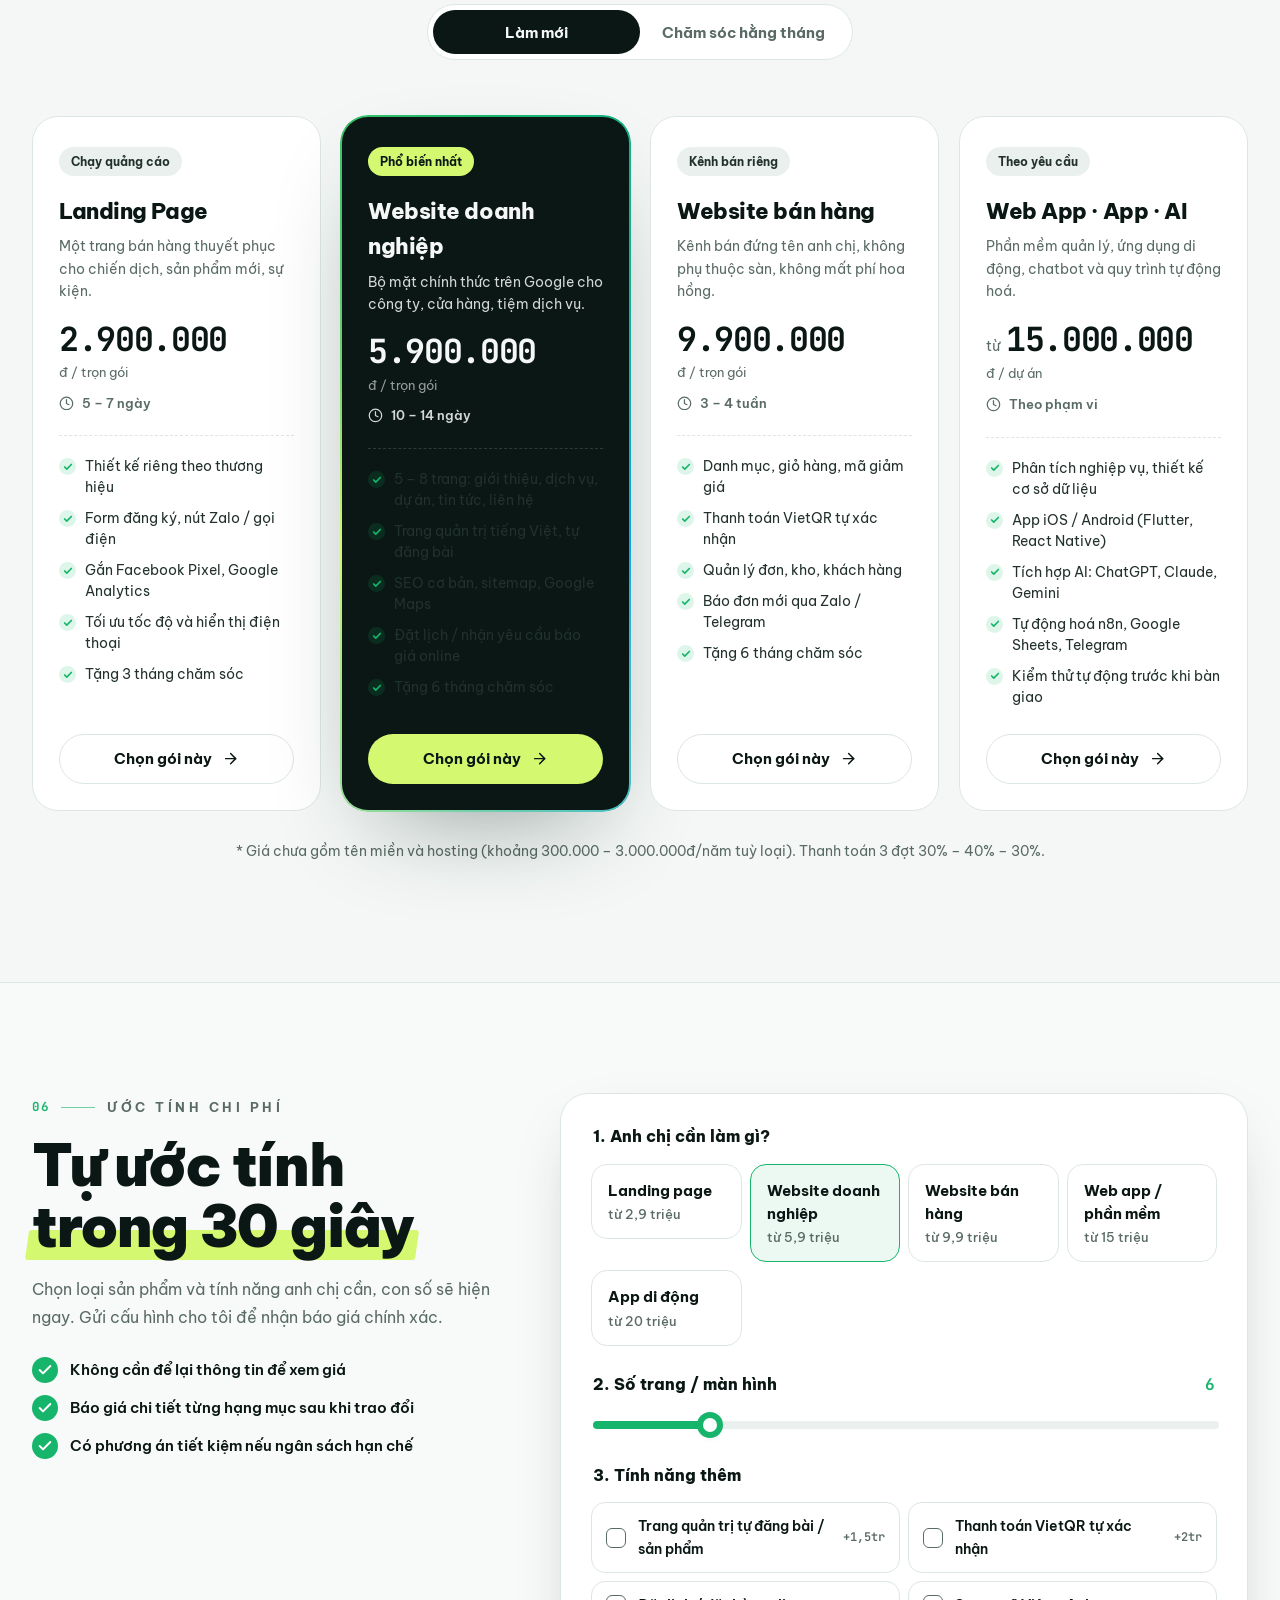
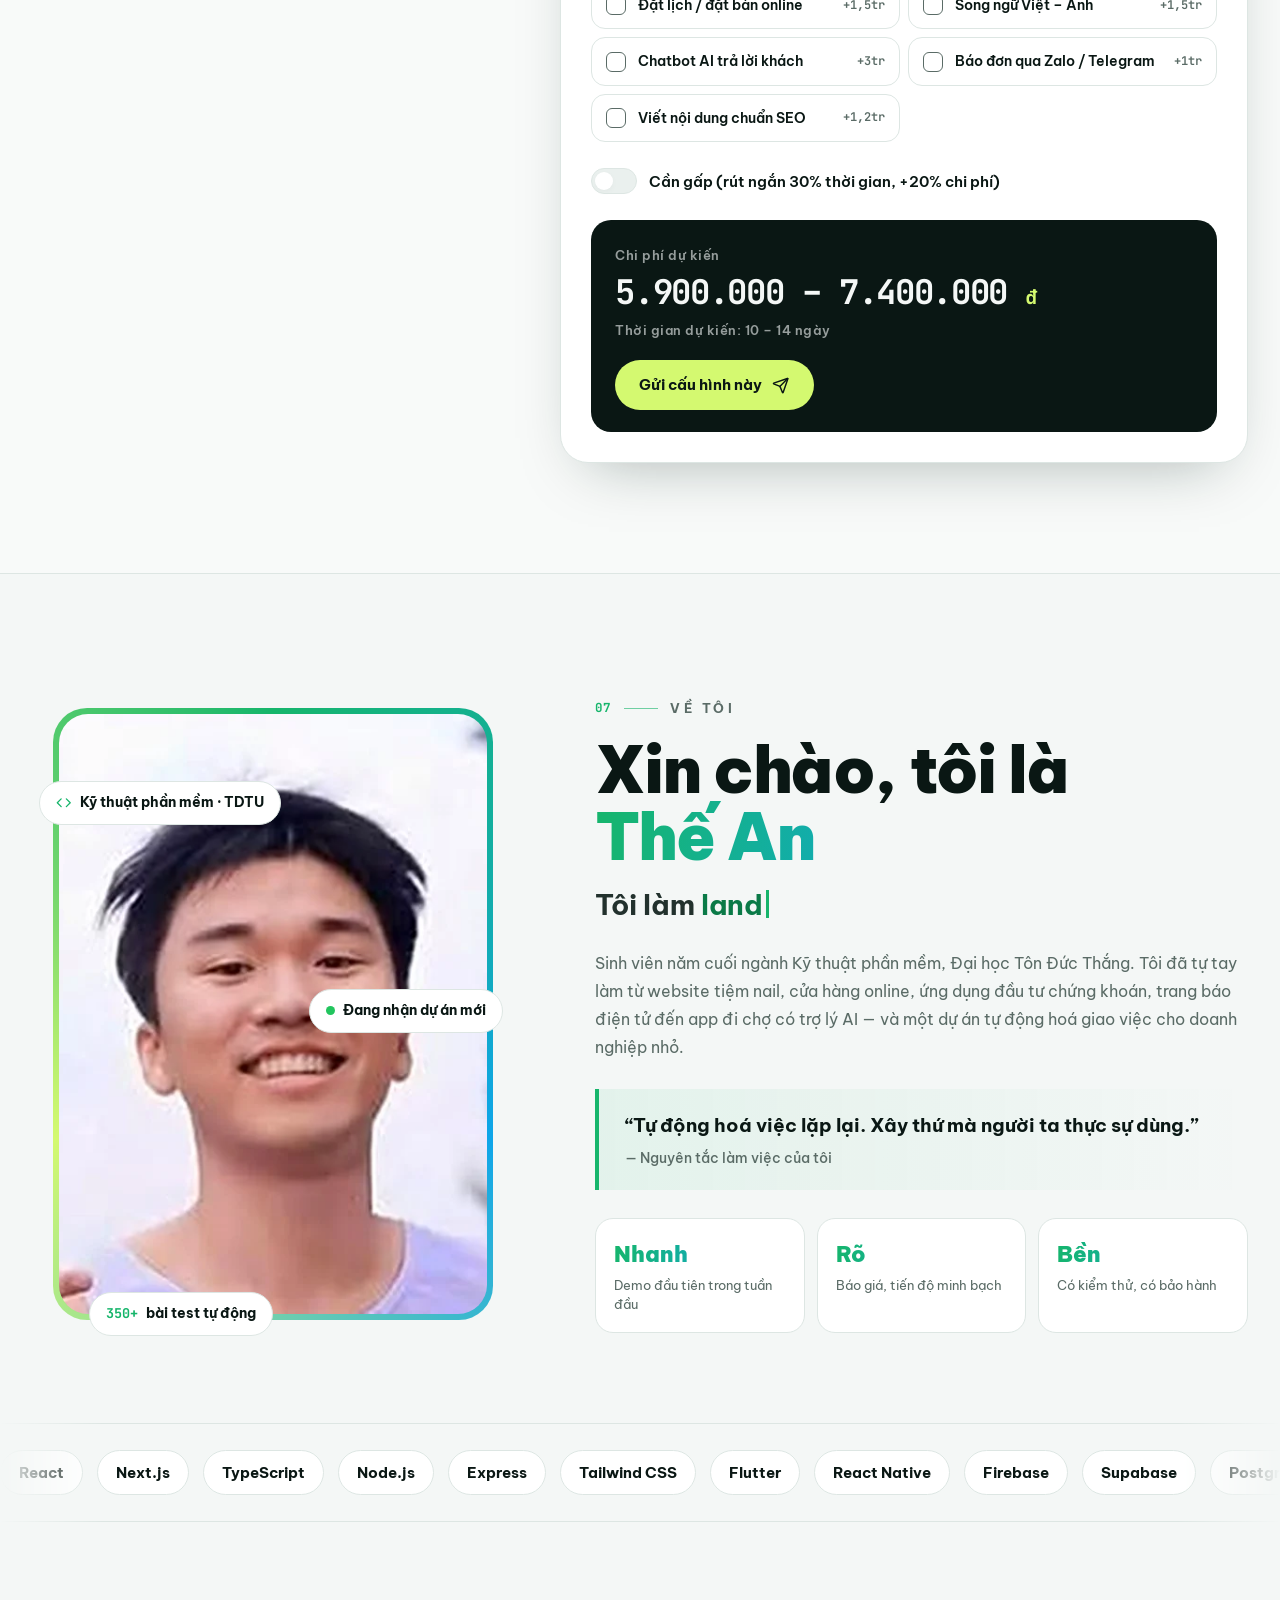
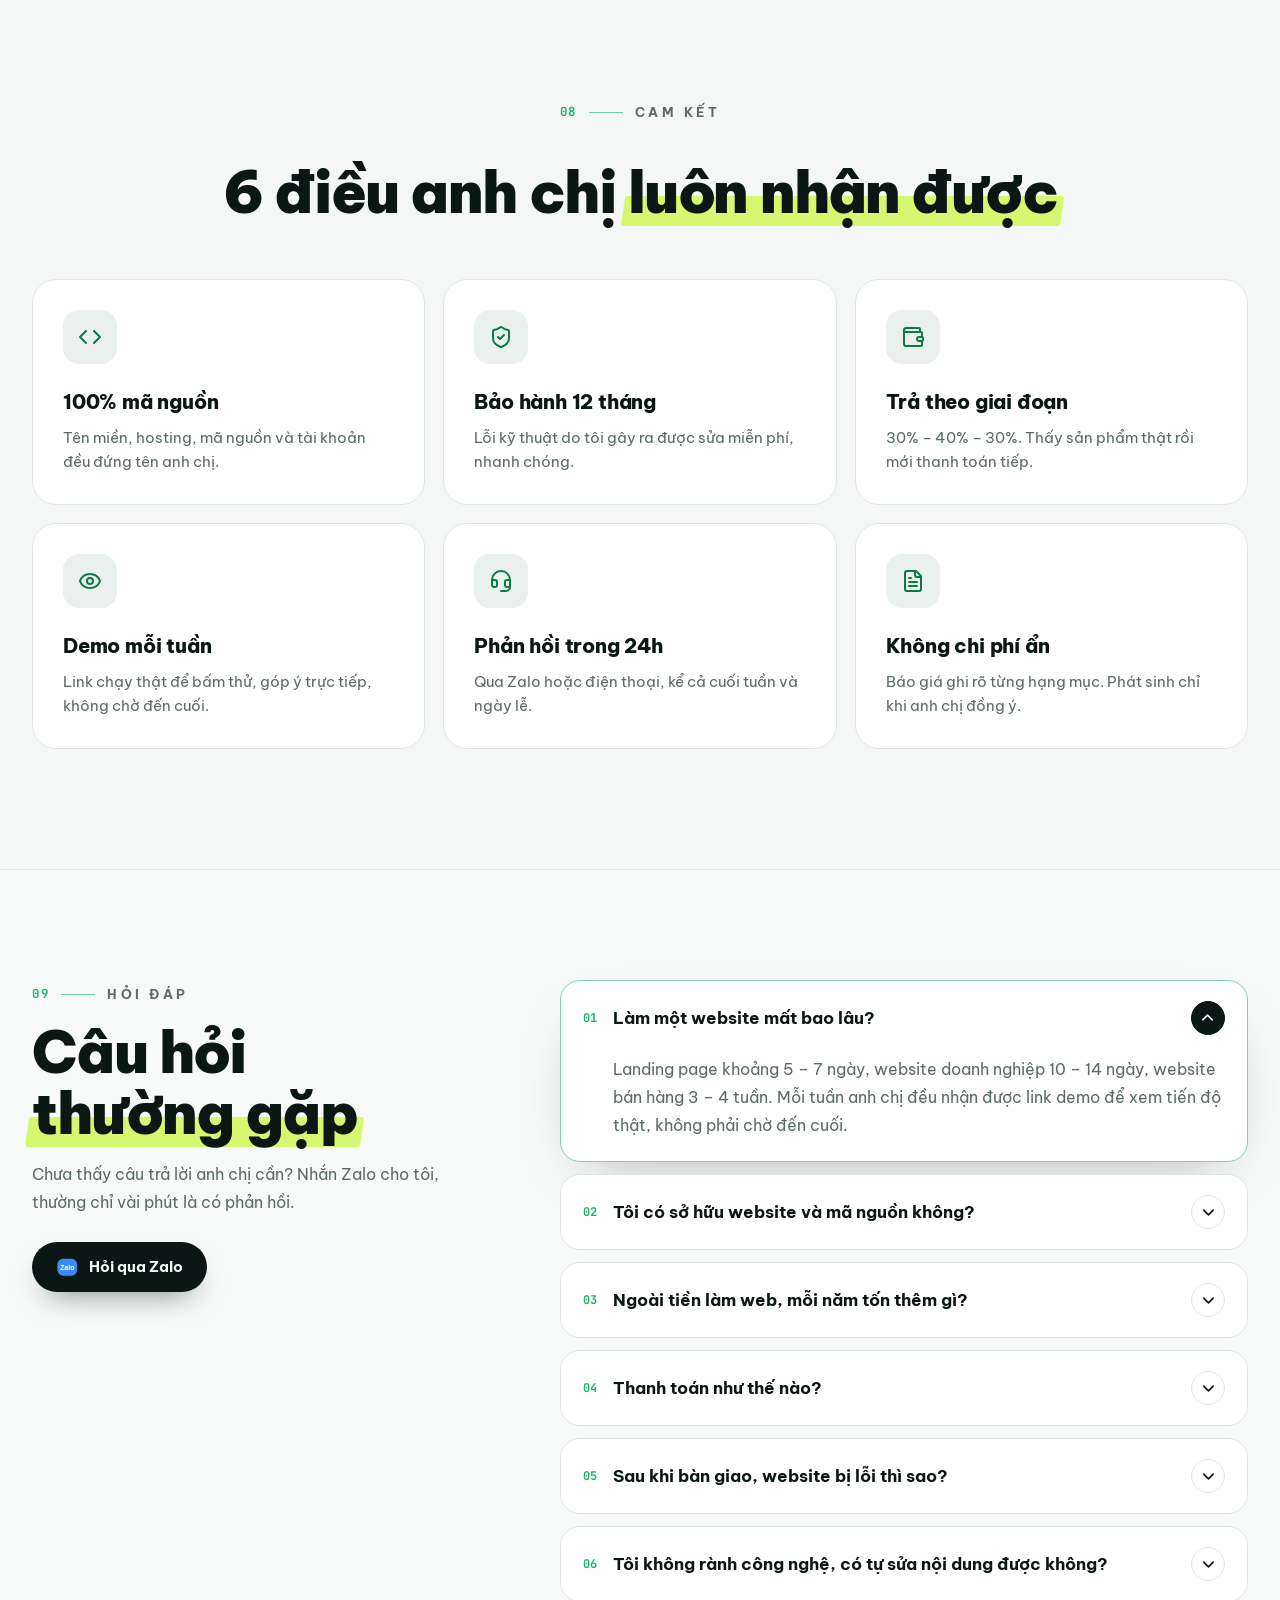
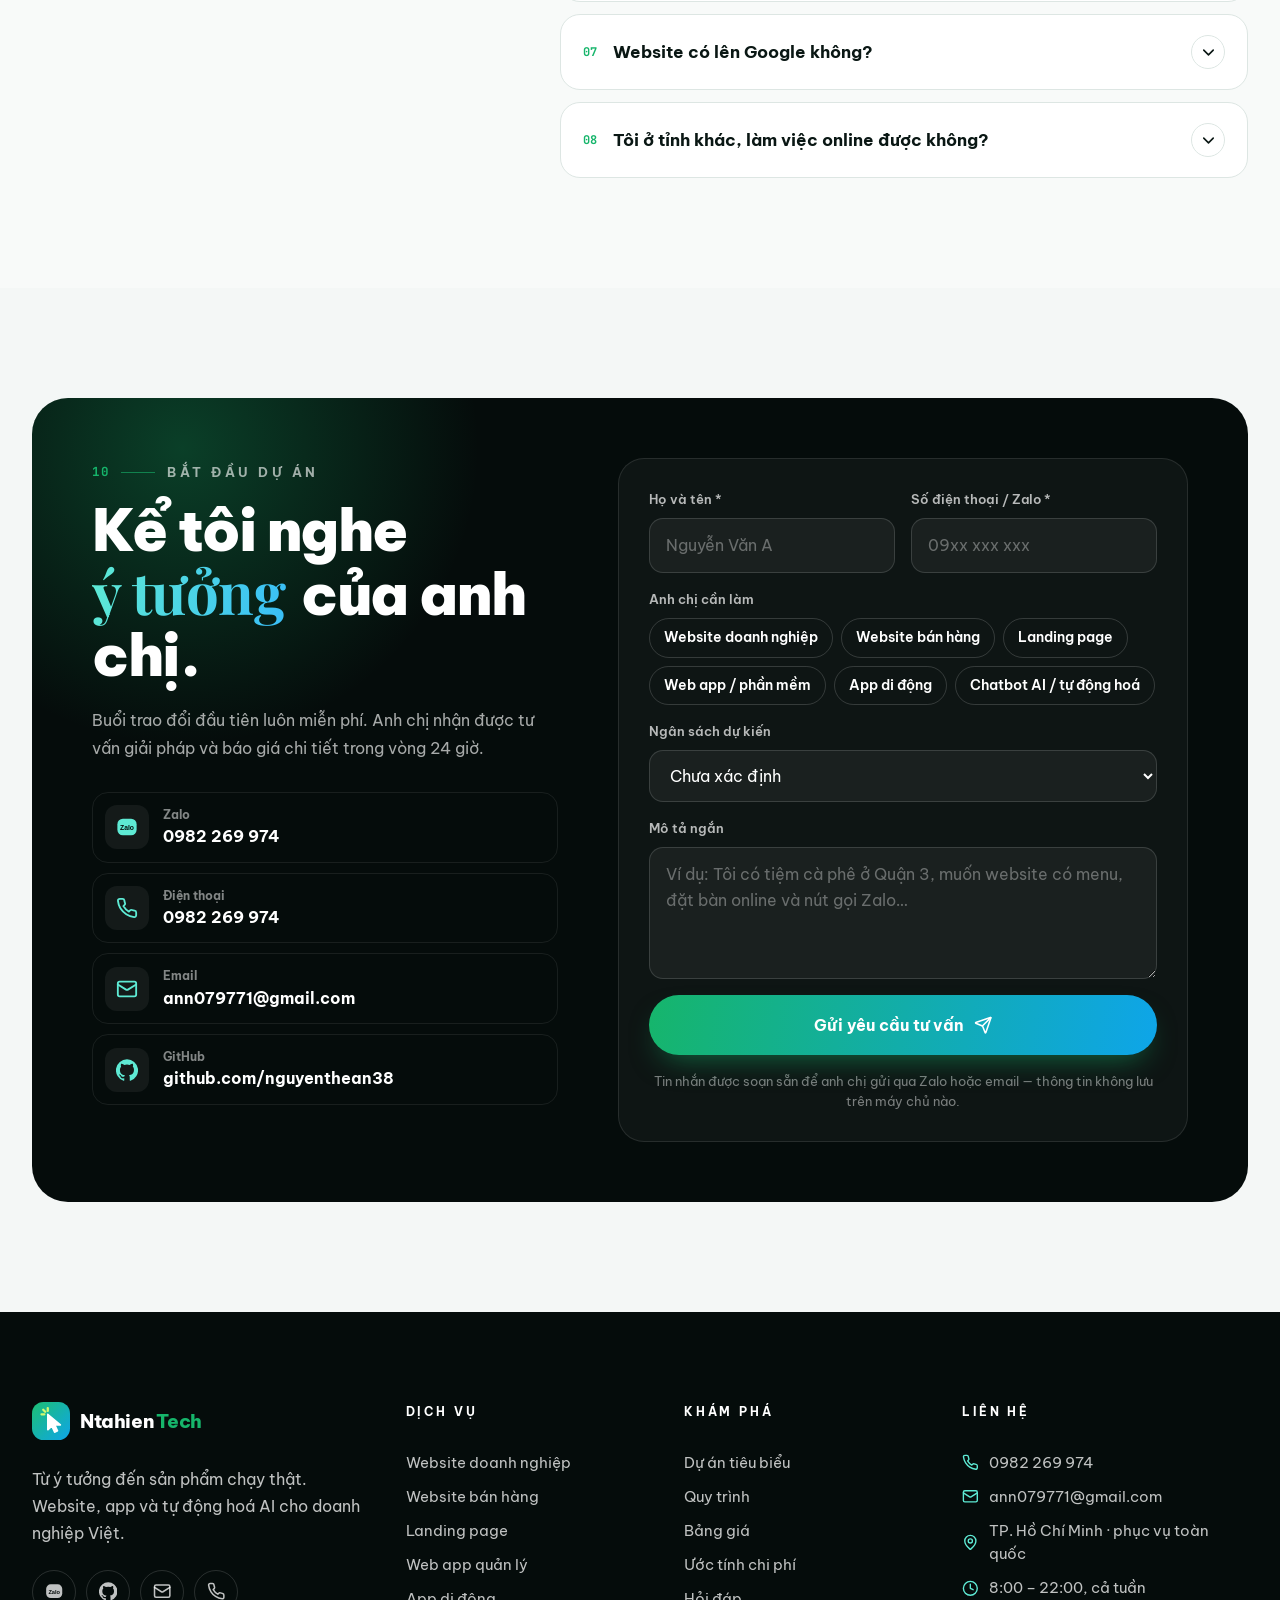
==== commit 2a53d951: "Chỉnh hàng ảnh giao diện và hai dải chữ chạy về nằm ngang, bỏ độ xiên" ====
--- a/index.html
+++ b/index.html
@@ -20,7 +20,7 @@
   <link rel="preconnect" href="https://fonts.googleapis.com" />
   <link rel="preconnect" href="https://fonts.gstatic.com" crossorigin />
   <link href="https://fonts.googleapis.com/css2?family=Be+Vietnam+Pro:wght@300;400;500;600;700;800;900&family=JetBrains+Mono:wght@500;700&family=Playfair+Display:ital,wght@1,600;1,700&display=swap" rel="stylesheet" />
-  <link rel="stylesheet" href="assets/css/style.css?v=8" />
+  <link rel="stylesheet" href="assets/css/style.css?v=9" />
   <script>
     /* Áp dụng giao diện sáng/tối trước khi vẽ trang để không bị nháy */
     (function () { try { var t = localStorage.getItem('theme'); if (t) document.documentElement.setAttribute('data-theme', t); } catch (e) {} })();
@@ -715,6 +715,6 @@
 
   <script src="assets/js/data.js?v=13"></script>
   <script src="assets/js/cursor.js?v=5"></script>
-  <script src="assets/js/main.js?v=8"></script>
+  <script src="assets/js/main.js?v=9"></script>
 </body>
 </html>
--- a/assets/css/style.css
+++ b/assets/css/style.css
@@ -239,7 +239,7 @@
 
 /* Dải giao diện nghiêng */
 .showcase { position: relative; margin-top: 10px; padding: 30px 0 90px; perspective: 1400px; mask-image: linear-gradient(90deg, transparent, #000 10%, #000 90%, transparent); -webkit-mask-image: linear-gradient(90deg, transparent, #000 10%, #000 90%, transparent); }
-.showcase__track { display: flex; gap: 28px; width: max-content; transform: rotateX(18deg) rotateZ(-3deg); transform-style: preserve-3d; will-change: transform; }
+.showcase__track { display: flex; gap: 28px; width: max-content; transform: rotateX(18deg); transform-style: preserve-3d; will-change: transform; }
 /* .shot giữ nguyên vùng rê chuột, chỉ lớp bên trong nhô lên → không bị giật ở mép */
 .shot { position: relative; display: block; width: clamp(260px, 30vw, 420px); aspect-ratio: 16 / 10; flex: none; }
 .shot__inner { position: absolute; inset: 0; border-radius: 16px; overflow: hidden; background: var(--surface); box-shadow: var(--shadow-lg); border: 1px solid var(--line); transition: transform .6s var(--ease); }
@@ -251,8 +251,8 @@
 
 /* ---------- Dải chữ chạy ---------- */
 .ticker { position: relative; padding: 18px 0 70px; overflow: hidden; }
-.ticker__row { background: var(--ink); color: var(--bg); padding: 18px 0; transform: rotate(-2deg); margin: 0 -40px; position: relative; z-index: 2; box-shadow: var(--shadow); }
-.ticker__row--alt { background: var(--hl); color: #0a1714; transform: rotate(1.6deg); margin-top: -26px; z-index: 1; }
+.ticker__row { background: var(--ink); color: var(--bg); padding: 18px 0; position: relative; z-index: 2; box-shadow: var(--shadow); }
+.ticker__row--alt { background: var(--hl); color: #0a1714; z-index: 1; }
 .ticker__move { display: flex; align-items: center; gap: 34px; width: max-content; animation: marquee 32s linear infinite; font-size: clamp(18px, 2.2vw, 28px); font-weight: 900; text-transform: uppercase; letter-spacing: -.01em; white-space: nowrap; }
 .ticker__move--rev { animation-direction: reverse; animation-duration: 38s; }
 .ticker__move i { font-style: normal; color: var(--brand); font-size: .7em; }
